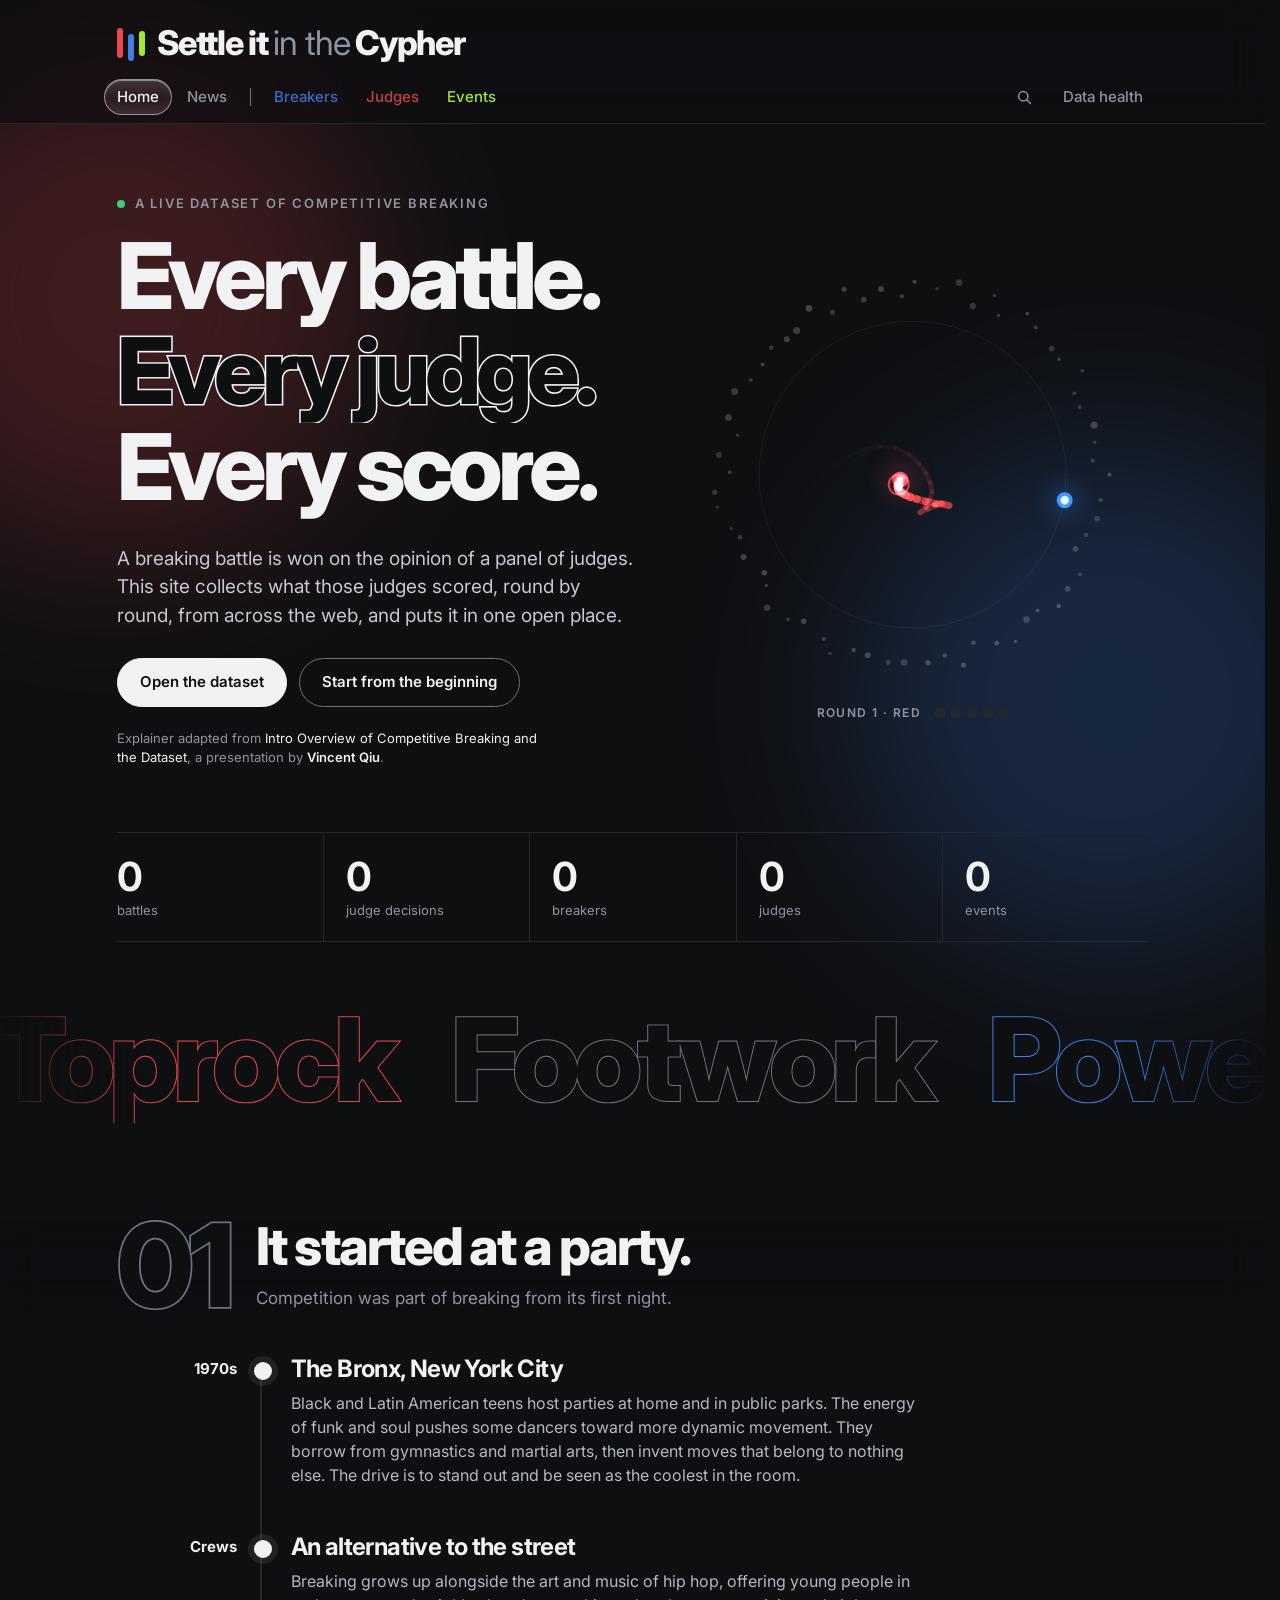
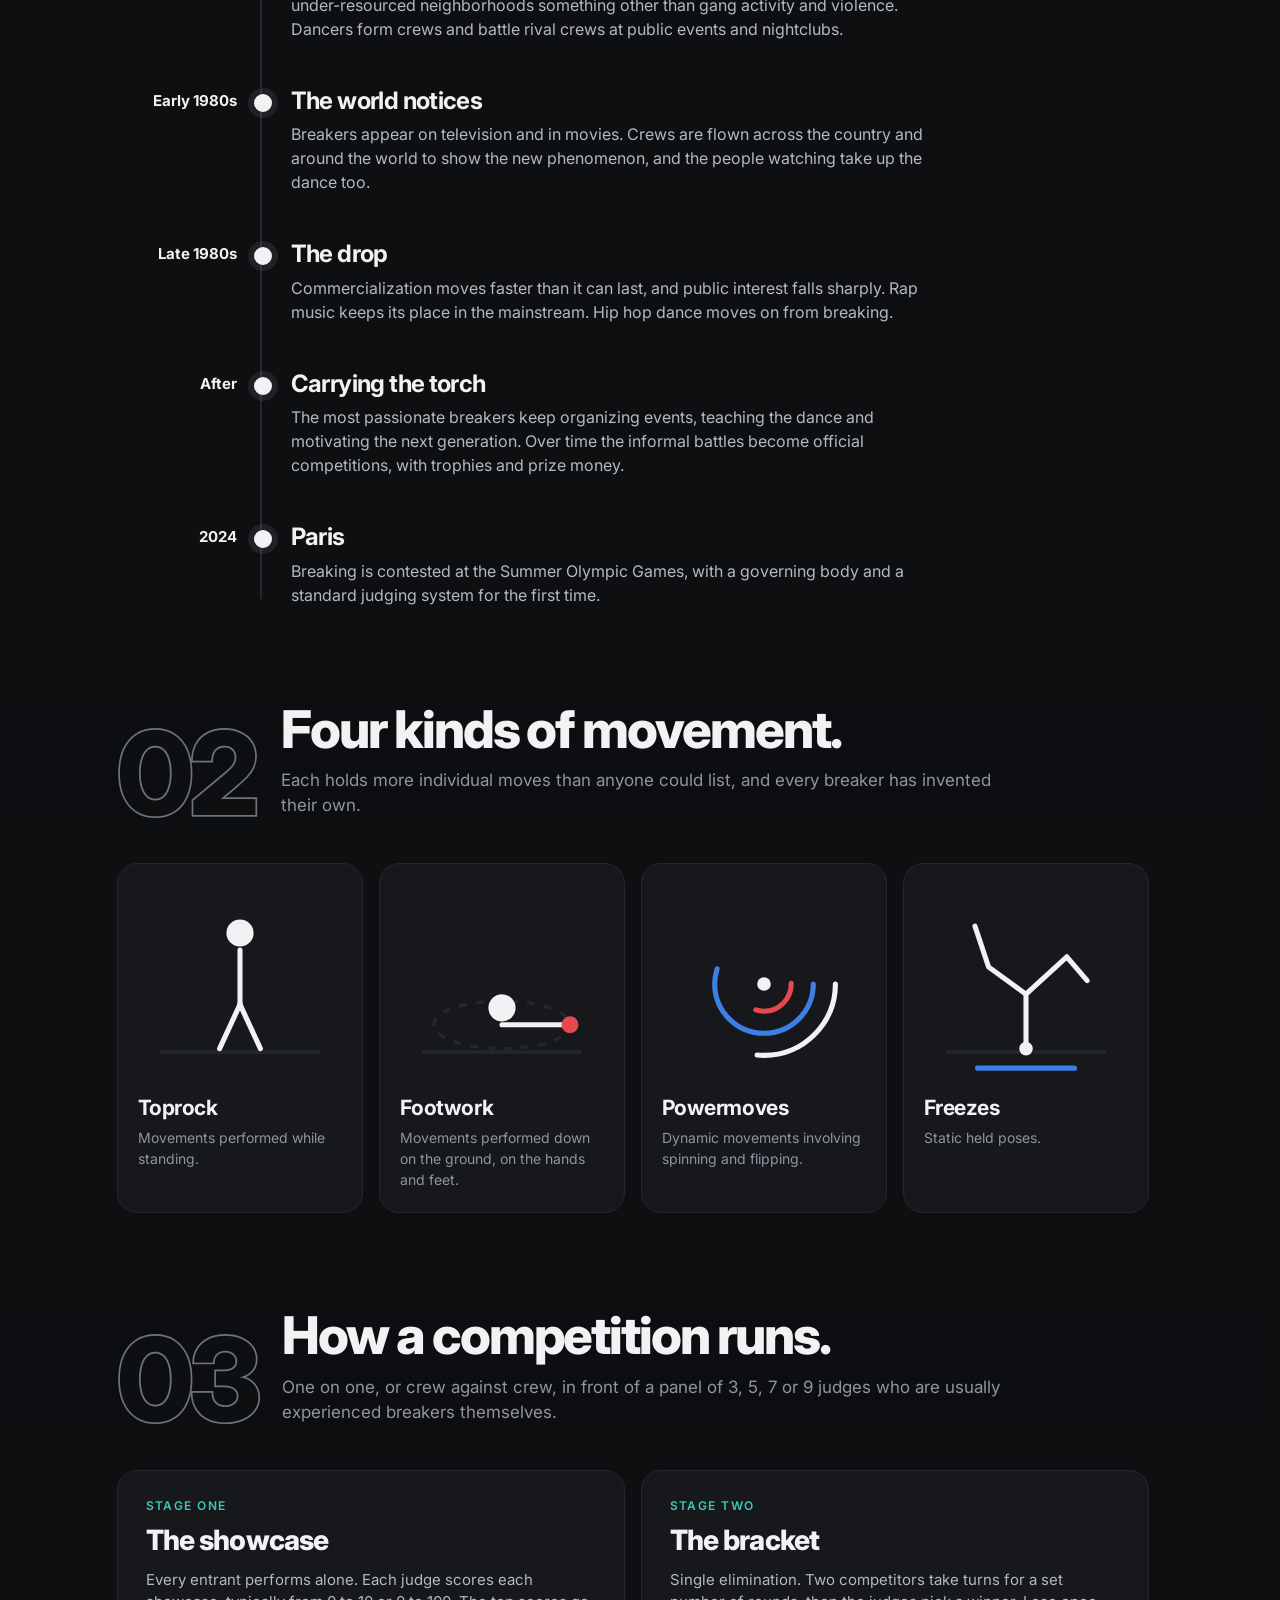
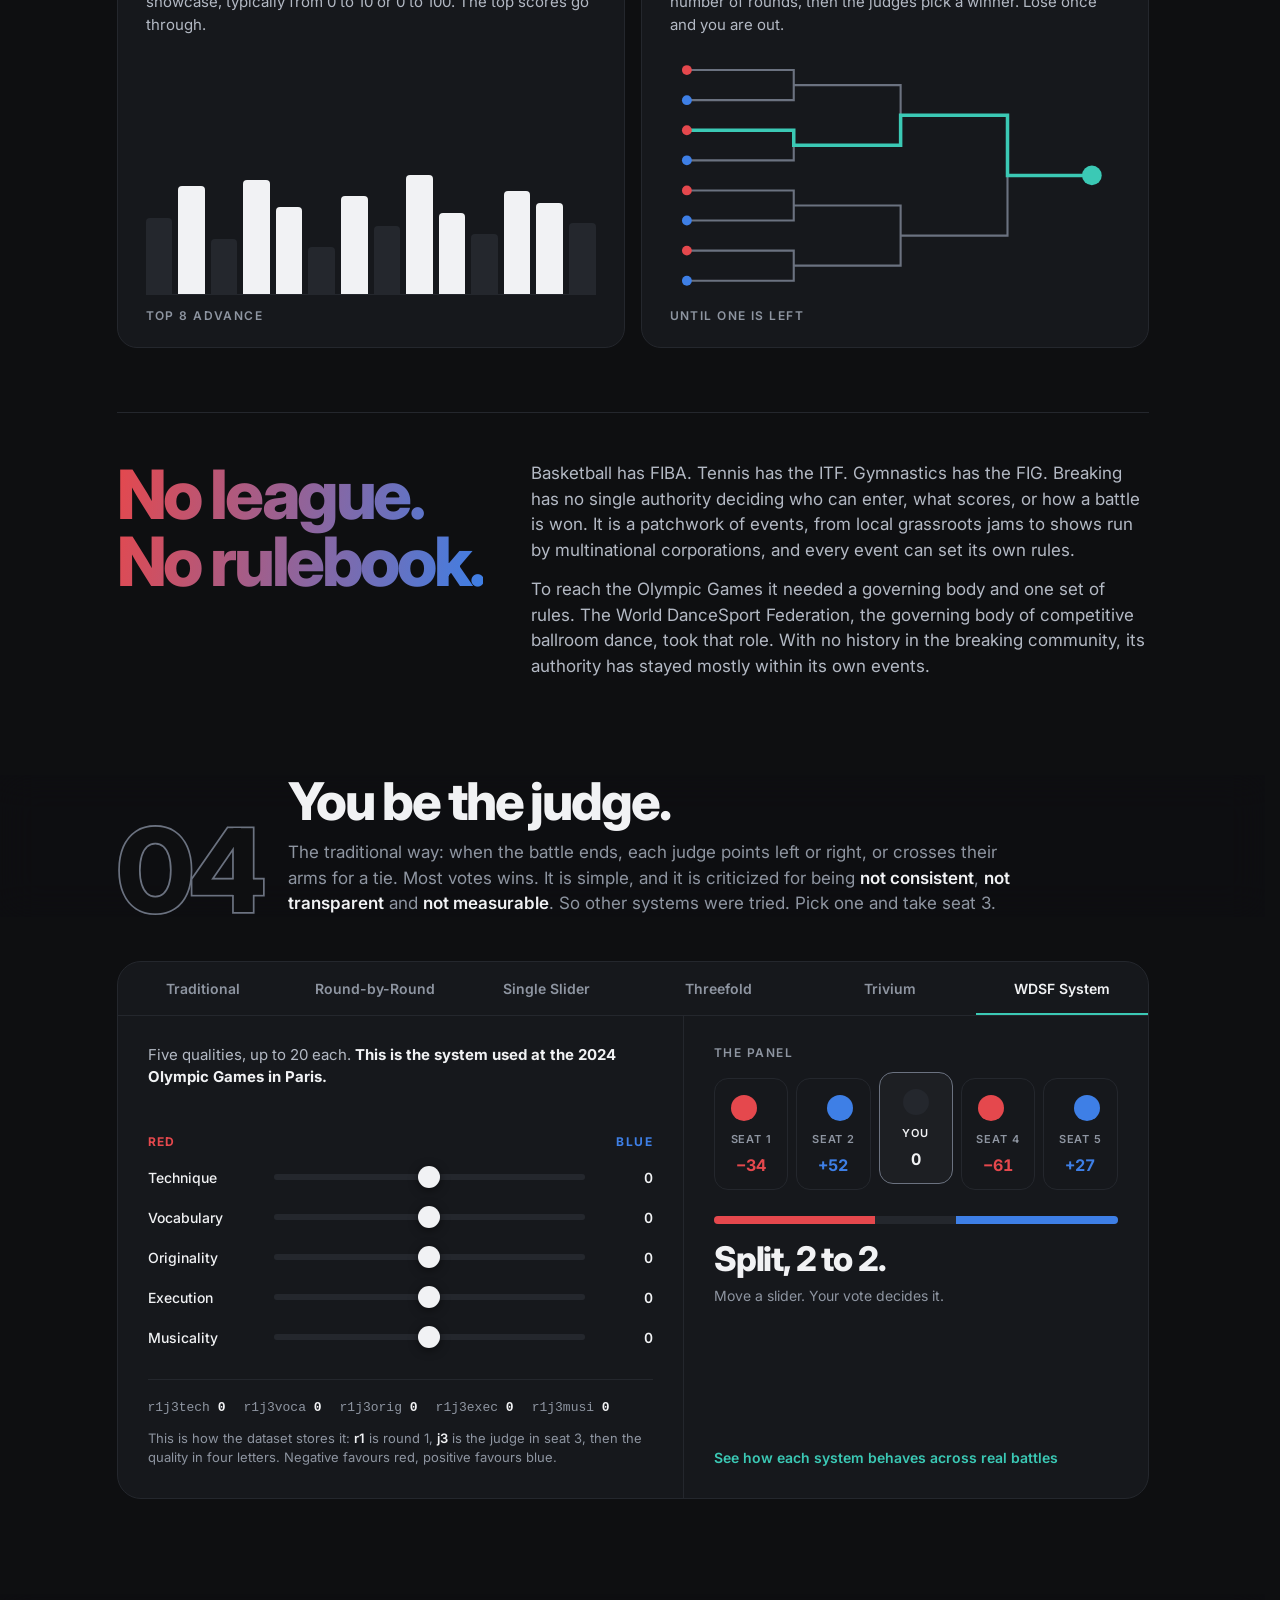
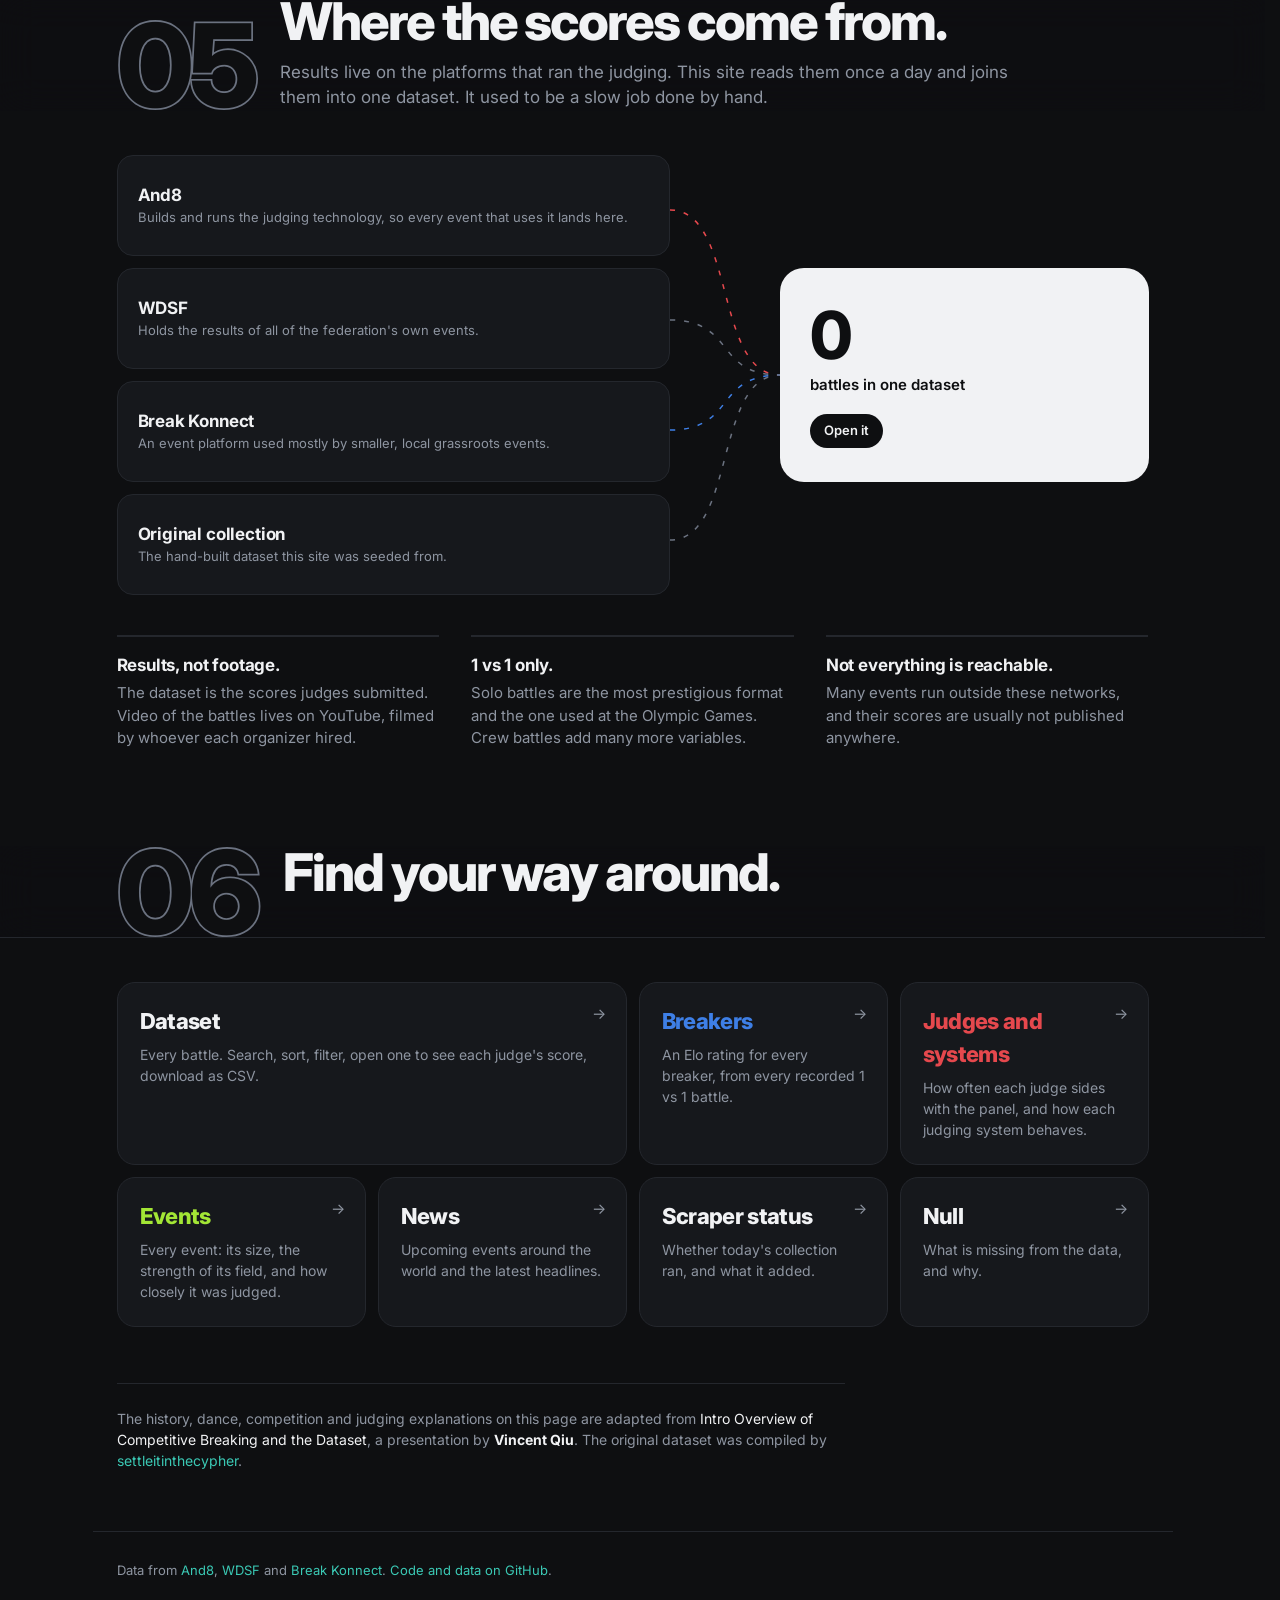
==== site/index.html @ 04807597 "Logo: a third bar in the Events green Co-Authored-By: Claude Opus 5.5 <noreply@anthropic.com>" ====
<!doctype html>
<html lang="en">
<head>
<meta charset="utf-8">
<meta name="viewport" content="width=device-width, initial-scale=1">
<title>Settle It In The Cypher</title>
<meta name="description" content="Live dataset of judge scores from competitive breaking battles.">
<meta name="color-scheme" content="dark">
<link rel="preconnect" href="https://fonts.googleapis.com">
<link rel="preconnect" href="https://fonts.gstatic.com" crossorigin>
<link href="https://fonts.googleapis.com/css2?family=Inter:wght@400;500;600;700;800&family=Archivo:wdth,wght@62..125,400..900&display=swap" rel="stylesheet">
<script>
  // always load the newest styles and script instead of a copy the browser saved earlier
  document.write('<link rel="stylesheet" href="style.css?v=' + Date.now() + '"><link rel="stylesheet" href="home.css?v=' + Date.now() + '"><link rel="stylesheet" href="news.css?v=' + Date.now() + '">');
</script>
<noscript><link rel="stylesheet" href="style.css"><link rel="stylesheet" href="home.css"><link rel="stylesheet" href="news.css"></noscript>
</head>
<body>
<header>
  <a class="brand" href="#home">
    <span class="mark" aria-hidden="true"><i></i><i></i><i></i></span>
    <span class="title">Settle it <span>in the</span> Cypher</span>
  </a>
  <button class="menu-btn" id="menu-btn" aria-label="Menu" aria-expanded="false"><i></i><i></i><i></i></button>
  <nav id="nav">
    <i class="nav-glass" aria-hidden="true"></i>
    <div class="nav-main">
      <a class="tab" href="#home">Home</a>
      <a class="tab" href="#news">News</a>
      <span class="sep" aria-hidden="true"></span>
      <span class="nav-label">Explore</span>
      <a class="tab c-breakers" href="#breakers">Breakers</a>
      <a class="tab c-judges" href="#judges">Judges</a>
      <a class="tab c-events" href="#events">Events</a>
    </div>
    <div class="nav-side">
      <div class="nav-search" id="nav-search">
        <div class="pill">
          <button id="find-btn" aria-label="Search" aria-expanded="false"><svg viewBox="0 0 20 20" width="17" height="17" fill="none" stroke="currentColor" stroke-width="1.8" stroke-linecap="round"><circle cx="8.5" cy="8.5" r="5.5"/><path d="m13 13 4 4"/></svg></button>
          <input id="find" type="text" placeholder="Search breaker, judge or event" autocomplete="off" aria-label="Search the site">
        </div>
        <div class="nav-pop" id="find-results" hidden></div>
      </div>
      <a class="tab" id="health-btn" href="#sources"><span id="nav-dot" class="status" hidden></span>Data health<em class="review-count"></em></a>
    </div>
  </nav>
</header>

<main>
  <section id="home" hidden>
    <div class="h-hero">
      <div class="h-hero-text">
        <p class="h-eyebrow">A live dataset of competitive breaking</p>
        <h1 class="h-title"><span><i>Every battle.</i></span><span class="h-outline"><i>Every judge.</i></span><span><i>Every score.</i></span></h1>
        <p class="h-lede">A breaking battle is won on the opinion of a panel of judges. This site collects what those judges scored, round by round, from across the web, and puts it in one open place.</p>
        <div class="h-cta"><a class="h-btn primary" href="#dataset">Open the dataset</a><button class="h-btn" data-to="h-origins">Start from the beginning</button></div>
        <p class="h-credit">Explainer adapted from <cite>Intro Overview of Competitive Breaking and the Dataset</cite>, a presentation by <b>Vincent Qiu</b>.</p>
      </div>
      <div class="h-stage" aria-hidden="true">
        <canvas id="h-cypher"></canvas>
        <div class="h-stage-foot"><span id="h-round">Round 1</span><span class="h-pips" id="h-pips"></span></div>
      </div>
    </div>

    <div class="h-stats" id="h-stats">
      <div><b data-stat="battles">0</b><span>battles</span></div>
      <div><b data-stat="decisions">0</b><span>judge decisions</span></div>
      <div><b data-stat="breakers">0</b><span>breakers</span></div>
      <div><b data-stat="judges">0</b><span>judges</span></div>
      <div><b data-stat="events">0</b><span>events</span></div>
    </div>

    <div class="h-marquee" aria-hidden="true"><div><span>Toprock</span><span>Footwork</span><span>Powermoves</span><span>Freezes</span><span>Toprock</span><span>Footwork</span><span>Powermoves</span><span>Freezes</span></div></div>

    <div class="h-sec" id="h-origins">
      <header class="rv"><em>01</em><h2>It started at a party.</h2><p>Competition was part of breaking from its first night.</p></header>
      <ol class="h-time" id="h-time">
        <i class="h-fill"></i>
        <li class="rv"><b>1970s</b><h3>The Bronx, New York City</h3><p>Black and Latin American teens host parties at home and in public parks. The energy of funk and soul pushes some dancers toward more dynamic movement. They borrow from gymnastics and martial arts, then invent moves that belong to nothing else. The drive is to stand out and be seen as the coolest in the room.</p></li>
        <li class="rv"><b>Crews</b><h3>An alternative to the street</h3><p>Breaking grows up alongside the art and music of hip hop, offering young people in under-resourced neighborhoods something other than gang activity and violence. Dancers form crews and battle rival crews at public events and nightclubs.</p></li>
        <li class="rv"><b>Early 1980s</b><h3>The world notices</h3><p>Breakers appear on television and in movies. Crews are flown across the country and around the world to show the new phenomenon, and the people watching take up the dance too.</p></li>
        <li class="rv"><b>Late 1980s</b><h3>The drop</h3><p>Commercialization moves faster than it can last, and public interest falls sharply. Rap music keeps its place in the mainstream. Hip hop dance moves on from breaking.</p></li>
        <li class="rv"><b>After</b><h3>Carrying the torch</h3><p>The most passionate breakers keep organizing events, teaching the dance and motivating the next generation. Over time the informal battles become official competitions, with trophies and prize money.</p></li>
        <li class="rv"><b>2024</b><h3>Paris</h3><p>Breaking is contested at the Summer Olympic Games, with a governing body and a standard judging system for the first time.</p></li>
      </ol>
    </div>

    <div class="h-sec">
      <header class="rv"><em>02</em><h2>Four kinds of movement.</h2><p>Each holds more individual moves than anyone could list, and every breaker has invented their own.</p></header>
      <div class="h-moves">
        <article class="rv"><svg viewBox="0 0 120 120" class="m-top"><line class="floor" x1="14" y1="100" x2="106" y2="100"/><g class="body"><circle cx="60" cy="30" r="8"/><line x1="60" y1="40" x2="60" y2="72"/><line class="l1" x1="60" y1="72" x2="48" y2="98"/><line class="l2" x1="60" y1="72" x2="72" y2="98"/></g></svg><h3>Toprock</h3><p>Movements performed while standing.</p></article>
        <article class="rv"><svg viewBox="0 0 120 120" class="m-foot"><line class="floor" x1="14" y1="100" x2="106" y2="100"/><ellipse class="orbit" cx="60" cy="84" rx="40" ry="14"/><g class="sweep"><line x1="60" y1="84" x2="100" y2="84"/><circle cx="100" cy="84" r="5"/></g><circle class="hub" cx="60" cy="74" r="8"/></svg><h3>Footwork</h3><p>Movements performed down on the ground, on the hands and feet.</p></article>
        <article class="rv"><svg viewBox="0 0 120 120" class="m-power"><circle class="a1" cx="60" cy="60" r="42"/><circle class="a2" cx="60" cy="60" r="29"/><circle class="a3" cx="60" cy="60" r="16"/><circle class="core" cx="60" cy="60" r="4"/></svg><h3>Powermoves</h3><p>Dynamic movements involving spinning and flipping.</p></article>
        <article class="rv"><svg viewBox="0 0 120 120" class="m-freeze"><line class="floor" x1="14" y1="100" x2="106" y2="100"/><g class="pose"><polyline points="60,98 60,66 84,44 96,58"/><polyline points="60,66 38,50 30,26"/><circle cx="60" cy="98" r="4"/></g><rect class="hold" x="30" y="108" width="60" height="3" rx="1.5"/></svg><h3>Freezes</h3><p>Static held poses.</p></article>
      </div>
    </div>

    <div class="h-sec">
      <header class="rv"><em>03</em><h2>How a competition runs.</h2><p>One on one, or crew against crew, in front of a panel of 3, 5, 7 or 9 judges who are usually experienced breakers themselves.</p></header>
      <div class="h-stages">
        <article class="rv">
          <small>Stage one</small><h3>The showcase</h3>
          <p>Every entrant performs alone. Each judge scores each showcase, typically from 0 to 10 or 0 to 100. The top scores go through.</p>
          <div class="h-bars" id="h-bars"></div>
          <p class="h-cap">Top 8 advance</p>
        </article>
        <article class="rv">
          <small>Stage two</small><h3>The bracket</h3>
          <p>Single elimination. Two competitors take turns for a set number of rounds, then the judges pick a winner. Lose once and you are out.</p>
          <svg class="h-bracket" viewBox="0 0 320 170" id="h-bracket"></svg>
          <p class="h-cap">Until one is left</p>
        </article>
      </div>
      <div class="h-quote rv">
        <h3>No league.<br>No rulebook.</h3>
        <div>
          <p>Basketball has FIBA. Tennis has the ITF. Gymnastics has the FIG. Breaking has no single authority deciding who can enter, what scores, or how a battle is won. It is a patchwork of events, from local grassroots jams to shows run by multinational corporations, and every event can set its own rules.</p>
          <p>To reach the Olympic Games it needed a governing body and one set of rules. The World DanceSport Federation, the governing body of competitive ballroom dance, took that role. With no history in the breaking community, its authority has stayed mostly within its own events.</p>
        </div>
      </div>
    </div>

    <div class="h-sec">
      <header class="rv"><em>04</em><h2>You be the judge.</h2><p>The traditional way: when the battle ends, each judge points left or right, or crosses their arms for a tie. Most votes wins. It is simple, and it is criticized for being <b>not consistent</b>, <b>not transparent</b> and <b>not measurable</b>. So other systems were tried. Pick one and take seat 3.</p></header>
      <div class="h-judge rv" id="h-judge"></div>
    </div>

    <div class="h-sec">
      <header class="rv"><em>05</em><h2>Where the scores come from.</h2><p>Results live on the platforms that ran the judging. This site reads them once a day and joins them into one dataset. It used to be a slow job done by hand.</p></header>
      <div class="h-flow rv">
        <div class="h-srcs" id="h-srcs">
          <a href="https://and8.dance" target="_blank" rel="noopener"><b>And8</b><span>Builds and runs the judging technology, so every event that uses it lands here.</span><em data-src="and8"></em></a>
          <a href="https://www.worlddancesport.org" target="_blank" rel="noopener"><b>WDSF</b><span>Holds the results of all of the federation's own events.</span><em data-src="wdsf"></em></a>
          <a href="https://breakkonnect.com" target="_blank" rel="noopener"><b>Break Konnect</b><span>An event platform used mostly by smaller, local grassroots events.</span><em data-src="breakkonnect"></em></a>
          <a href="https://github.com/settleitinthecypher/settleitinthecypher.github.io" target="_blank" rel="noopener"><b>Original collection</b><span>The hand-built dataset this site was seeded from.</span><em data-src="seed"></em></a>
        </div>
        <svg class="h-pipes" viewBox="0 0 100 400" preserveAspectRatio="none" aria-hidden="true">
          <path d="M0,50 C60,50 40,200 100,200"/><path d="M0,150 C60,150 40,200 100,200"/><path d="M0,250 C60,250 40,200 100,200"/><path d="M0,350 C60,350 40,200 100,200"/>
        </svg>
        <a class="h-sink" href="#dataset"><b data-stat="battles">0</b><span>battles in one dataset</span><em>Open it</em></a>
      </div>
      <ul class="h-notes">
        <li class="rv"><b>Results, not footage.</b> The dataset is the scores judges submitted. Video of the battles lives on YouTube, filmed by whoever each organizer hired.</li>
        <li class="rv"><b>1 vs 1 only.</b> Solo battles are the most prestigious format and the one used at the Olympic Games. Crew battles add many more variables.</li>
        <li class="rv"><b>Not everything is reachable.</b> Many events run outside these networks, and their scores are usually not published anywhere.</li>
      </ul>
    </div>

    <div class="h-sec">
      <header class="rv"><em>06</em><h2>Find your way around.</h2></header>
      <div class="h-tabs">
        <a class="rv" href="#dataset"><b>Dataset</b><span>Every battle. Search, sort, filter, open one to see each judge's score, download as CSV.</span></a>
        <a class="rv c-breakers" href="#breakers"><b>Breakers</b><span>An Elo rating for every breaker, from every recorded 1 vs 1 battle.</span></a>
        <a class="rv c-judges" href="#judges"><b>Judges and systems</b><span>How often each judge sides with the panel, and how each judging system behaves.</span></a>
        <a class="rv c-events" href="#events"><b>Events</b><span>Every event: its size, the strength of its field, and how closely it was judged.</span></a>
        <a class="rv" href="#news"><b>News</b><span>Upcoming events around the world and the latest headlines.</span></a>
        <a class="rv" href="#sources"><b>Scraper status</b><span>Whether today's collection ran, and what it added.</span></a>
        <a class="rv" href="#review"><b>Null</b><span>What is missing from the data, and why.</span></a>
      </div>
      <p class="h-thanks rv">The history, dance, competition and judging explanations on this page are adapted from <cite>Intro Overview of Competitive Breaking and the Dataset</cite>, a presentation by <b>Vincent Qiu</b>. The original dataset was compiled by <a href="https://github.com/settleitinthecypher/settleitinthecypher.github.io" target="_blank" rel="noopener">settleitinthecypher</a>.</p>
    </div>
  </section>

  <section id="sources" hidden>
    <h1 class="twin"><i class="nav-glass" aria-hidden="true"></i><a href="#sources" data-view="sources"><span id="health-word" class="status" hidden></span>Scrapers</a><a href="#dataset" data-view="dataset">Dataset</a><a href="#review" data-view="review">Null<em class="review-count"></em></a></h1>
    <div class="view" data-view="dataset" id="dataset" hidden>
    <h1 class="oneline"><span id="dataset-title">&nbsp;</span><span class="added" id="dataset-added" hidden></span></h1>
    <div class="filters">
      <input id="q" type="search" placeholder="Search breaker, judge or event" autocomplete="off">
      <button id="clear-filters" hidden>Clear filters</button>
      <button id="download-csv">Download CSV</button>
    </div>
    <div class="scroll">
      <table id="battles">
        <thead><tr><th title="When the event took place" data-sort="year">Date</th><th title="The competition the battle was part of" data-sort="event">Event</th><th title="The category and round of the bracket" data-sort="stage">Stage</th><th title="The breaker on the red side. Bold means they won" data-sort="red">Red</th><th title="The breaker on the blue side. Bold means they won" data-sort="blue">Blue</th><th title="The judging system used to score the battle" data-sort="system">System</th><th title="The site the scores were collected from" data-sort="source">Source</th></tr></thead>
        <tbody></tbody>
      </table>
    </div>
    <div class="pager"><button id="prev">Previous</button><span id="page"></span><button id="next">Next</button></div>
    <p class="note foot"><span id="count"></span><span id="quality-note"></span> · Download by system: <span id="downloads"></span></p>
    <p class="note">Click a column heading to sort or filter. Click a battle to see every judge's score.</p>
    </div>
    <div class="view" data-view="sources">
    <div class="panel">
      <h2>Scraper health <span id="last-run"></span></h2>
      <h1 id="headline">&nbsp;</h1>
      <p class="sub" id="headline-sub">&nbsp;</p>
      <table id="sources-table" class="stack">
        <thead><tr><th title="The site this scraper reads">Scraper</th><th title="Whether its last run worked">Status</th><th title="When this scraper last found a battle it did not already have">Last new data</th><th title="The most recent event collected from this site">Newest event</th><th title="Battles in the dataset that came from this site" class="num">Battles</th></tr></thead>
        <tbody></tbody>
      </table>
      <p class="note" id="news-note"></p>
    </div>

    <div class="pair">
    <div class="panel">
      <h2>Queue</h2>
      <p class="muted" id="queue-note"></p>
      <table id="queue-table" class="stack" hidden>
        <thead><tr><th title="The site this scraper reads">Scraper</th><th title="What this scraper is doing now">Status</th><th title="Events collected so far out of the events found">Progress</th><th title="Estimated time until this scraper has caught up">Time left</th></tr></thead>
        <tbody></tbody>
      </table>
    </div>

    <div class="panel">
      <h2>Recent runs</h2>
      <table id="runs-table">
        <thead><tr><th title="When the collection run started">When</th><th title="Whether the run finished, and any problem it hit">Result</th><th title="New events the run put in the dataset" class="num">Events</th><th title="New battles the run put in the dataset" class="num">Battles</th></tr></thead>
        <tbody></tbody>
      </table>
    </div>
    </div>
    </div>
    <div class="view" data-view="review" id="review" hidden>
    <h2 id="review-title">&nbsp;</h2>
    <p class="sub">What is missing from the data, and why. Everything else was collected and published automatically.</p>

    <div class="nullgrid" id="quality-cards"></div>

    <h2 id="problems">Collection problems</h2>
    <p class="sub">Stages the scraper could not collect cleanly.</p>
    <table id="review-table">
      <thead><tr><th title="The event the problem is in">Event</th><th title="The category and round that could not be collected">Stage</th><th title="Why the scraper could not collect this stage cleanly">Problem</th><th></th></tr></thead>
      <tbody></tbody>
    </table>
    <p class="note" id="review-more"></p>
    </div>
  </section>

  <section id="news" hidden>
    <div class="np" id="paper"></div>
  </section>


  <section id="breakers" hidden>
    <h1 class="c-breakers">Breaker rankings</h1>
    <p class="sub">Elo rating from every recorded 1 vs 1 battle. A breaker is ranked after 5 battles. Click a breaker for their history.</p>
    <div class="filters">
      <input id="bq" type="search" placeholder="Search breaker" autocomplete="off">
      <div class="seg" id="bdiv" role="group" aria-label="Division">
        <button data-v="" class="on">All</button><button data-v="B-Boys">B-Boys</button><button data-v="B-Girls">B-Girls</button><button data-v="Open">Open</button>
      </div>
    </div>
    <div class="scroll"><table id="breakers-table" class="rank"></table></div>
    <div class="pager" id="breakers-pager"></div>
    <p class="note">People are matched by name. Two breakers who share a name are counted as one; one breaker with two names is counted as two. Coverage before 2025 is incomplete, which affects ratings.</p>
  </section>

  <section id="judges" hidden>
    <h1 class="twin"><i class="nav-glass" aria-hidden="true"></i><a href="#judges" data-view="judges">Judges</a><a href="#systems" data-view="systems">Systems</a></h1>
    <div class="view" data-view="judges">
      <p class="sub">How each judge votes compared with the rest of the panel. Click a judge for the systems they have judged.</p>
      <div class="filters"><input id="jq" type="search" placeholder="Search judge" autocomplete="off"></div>
      <div class="scroll"><table id="judges-table" class="rank"></table></div>
      <div class="pager" id="judges-pager"></div>
      <p class="note">With majority: share of a judge's round votes that matched the panel's majority. Lone dissent: share where they were the only judge on their side. Votes for red: 50% would be even.</p>
    </div>
    <div class="view" data-view="systems" hidden>
      <p class="sub">How each judging system behaves in practice across the battles that used it.</p>
      <div class="scroll"><table id="systems-table" class="rank"></table></div>
      <p class="note">Judges and Rounds are averages per battle. Unanimous: rounds where every judge picked the same side. One-vote: rounds decided by a single judge. Red wins: share of decided battles won by the red side.</p>
    </div>
  </section>

  <section id="events" hidden>
    <h1 class="c-events">Events</h1>
    <p class="sub">Every event in the dataset: how big it was, how strong the field, and how closely it was judged. Click an event for its winners and its panel.</p>
    <div class="filters">
      <input id="eq" type="search" placeholder="Search event" autocomplete="off">
      <div class="seg" id="esrc" role="group" aria-label="Source">
        <button data-v="" class="on">All</button><button data-v="and8">And8</button><button data-v="wdsf">WDSF</button><button data-v="breakkonnect">Break Konnect</button><button data-v="seed">Original</button>
      </div>
    </div>
    <div class="scroll"><table id="events-table" class="rank"></table></div>
    <div class="pager" id="events-pager"></div>
    <p class="note">Field: the average Elo rating today of the eight highest-rated breakers who entered, shown when at least four are ranked. Unanimous: rounds where every judge picked the same side. One-vote: rounds decided by a single judge.</p>
  </section>

</main>

<div id="modal" hidden>
  <div class="dialog" role="dialog" aria-modal="true" aria-labelledby="modal-title">
    <h3 id="modal-title"></h3>
    <div id="modal-body"></div>
    <div class="dialog-actions"><button id="modal-cancel">Cancel</button><button id="modal-ok" class="primary">Download</button></div>
  </div>
</div>

<footer>
  <p>Data from <a href="https://and8.dance">And8</a>, <a href="https://www.worlddancesport.org">WDSF</a> and <a href="https://breakkonnect.com">Break Konnect</a>. <a id="repo" href="https://github.com/FreckledRam/dancebreak">Code and data on GitHub</a>.</p>
</footer>
<script>document.write('<script src="app.js?v=' + Date.now() + '"><\/script><script src="analytics.js?v=' + Date.now() + '"><\/script><script src="home.js?v=' + Date.now() + '"><\/script><script src="news.js?v=' + Date.now() + '"><\/script><script src="nav.js?v=' + Date.now() + '"><\/script>');</script>
</body>
</html>
---- site/style.css ----
:root {
  --bg: #0e0f11; --soft: #16181c; --fg: #f1f2f4; --muted: #8e95a1; --line: #24272d; --rule: #6b7280; --accent: #3bc9b5;
  /* red and blue mean the two sides of a battle and nothing else */
  --red: #e5484d; --blue: #3e7fe6;
  --ok: #3ecf7a; --warn: #e6a23c; --bad: #f0605a;
}
* { box-sizing: border-box; }
body { margin: 0; background: var(--bg); color: var(--fg);
  font: 15px/1.5 Inter, -apple-system, BlinkMacSystemFont, "Segoe UI", Roboto, sans-serif; -webkit-font-smoothing: antialiased; }
header, main, footer { max-width: 1080px; margin: 0 auto; padding: 0 24px; }
header { padding-top: 44px; border-bottom: 1px solid var(--line); }
/* masthead: red and blue bars for the two sides of a battle, then the name */
.brand { display: grid; grid-template-columns: auto 1fr; column-gap: 18px; align-items: center; padding-bottom: 38px; color: var(--fg); }
.brand:hover { text-decoration: none; }
.brand .mark { display: flex; gap: 6px; align-self: stretch; padding: 2px 0; }
.brand .mark i { width: 9px; border-radius: 5px; background: var(--red); }
.brand .mark i + i { background: var(--blue); margin-top: 12px; margin-bottom: -6px; }
.brand .title { font-weight: 800; font-size: 58px; line-height: 1; letter-spacing: -.05em; }
.brand .title span { font-weight: 400; color: var(--muted); letter-spacing: -.03em; }
nav { display: flex; justify-content: space-between; gap: 24px; }
nav div { display: flex; gap: 24px; }
/* each analytics tab has its own colour, used for its tab and its page title */
:root { --breakers: var(--blue); --judges: var(--red); --systems: #a3e635; }
nav .sep { width: 1px; height: 18px; background: var(--rule); align-self: flex-start; margin-top: 3px; }
nav a.c-breakers, h1.c-breakers { color: var(--breakers); }
nav a.c-judges, h1.c-judges { color: var(--judges); }
nav a.c-systems, h1.c-systems { color: var(--systems); }
nav a.c-breakers:not(.on), nav a.c-judges:not(.on), nav a.c-systems:not(.on) { opacity: .85; }
nav a.c-breakers:hover, nav a.c-judges:hover, nav a.c-systems:hover { opacity: 1; }
nav a.c-breakers.on { color: var(--breakers); border-bottom-color: var(--breakers); }
nav a.c-judges.on { color: var(--judges); border-bottom-color: var(--judges); }
nav a.c-systems.on { color: var(--systems); border-bottom-color: var(--systems); }
nav a { color: var(--muted); text-decoration: none; font-weight: 500; padding-bottom: 13px; border-bottom: 2px solid transparent; margin-bottom: -1px; white-space: nowrap; }
nav a.on { color: var(--fg); border-bottom-color: var(--accent); }
nav em { font-style: normal; font-weight: 600; color: var(--warn); margin-left: 6px; }
a { color: var(--accent); text-decoration: none; }
a:hover { text-decoration: underline; }
nav a:hover { text-decoration: none; color: var(--fg); }
main { padding-top: 34px; padding-bottom: 60px; min-height: 70vh; }

h1 { font-weight: 700; font-size: 34px; line-height: 1.1; letter-spacing: -.025em; margin: 0 0 6px; }
h2 { font-weight: 600; font-size: 17px; line-height: 1; letter-spacing: -.01em; margin: 44px 0 6px; }
.sub { color: var(--muted); margin: 0; }
h1.oneline { display: flex; align-items: baseline; gap: 16px; flex-wrap: wrap; }
.added { color: var(--ok); font-size: 15px; font-weight: 600; letter-spacing: 0; }
.note.foot { margin-top: 22px; }
.note { color: var(--muted); font-size: 13px; }
.muted { color: var(--muted); }

.nums { display: flex; gap: 20px 48px; margin: 26px 0 0; flex-wrap: wrap; }
.nums b { display: block; font-weight: 700; font-size: 26px; line-height: 1.2; letter-spacing: -.025em; font-variant-numeric: tabular-nums; }
.nums div > span { color: var(--muted); font-size: 13px; }
/* status page: each block is its own panel */
.panel { background: var(--soft); border: 1px solid var(--line); border-radius: 14px; padding: 20px 24px 22px; margin-bottom: 16px; }
.panel h2 { margin: 0 0 14px; font-size: 12px; font-weight: 600; text-transform: uppercase; letter-spacing: .08em; color: var(--muted); }
.panel h1 { font-size: 28px; }
.panel.healthy { background: color-mix(in srgb, var(--ok) 8%, var(--soft)); border-color: color-mix(in srgb, var(--ok) 22%, var(--line)); }
.panel h2:has(#last-run) { display: flex; justify-content: space-between; gap: 12px; }
#last-run { text-transform: none; letter-spacing: 0; font-weight: 400; font-size: 13px; }
.panel .nums { margin: 0; display: grid; grid-template-columns: 1.5fr 1fr 1.2fr 1fr .8fr 1.3fr; gap: 22px 24px; align-items: end; }
.panel .nums .date b { font-size: 28px; white-space: nowrap; }
@media (max-width: 900px) { .panel .nums { grid-template-columns: 1fr 1fr; } }
.panel .nums b { font-size: 36px; font-weight: 700; line-height: 1.05; letter-spacing: -.035em; }
.panel .nums .hero b { font-size: 52px; }
.panel .nums div > span { font-size: 14px; color: var(--fg); font-weight: 500; }
.panel .nums small { margin-top: 2px; }
.panel .nums small.up { color: var(--ok); font-weight: 500; }
.panel table { margin-top: 16px; }
.panel tr:last-child td { border-bottom: 0; }
.panel #queue-note { margin: 0; }
.panel .note { margin: 12px 0 0; }
.panel #headline-sub { font-size: 17px; margin-top: 4px; }
.sub .good { color: var(--ok); }
.nums small { display: block; color: var(--muted); font-size: 13px; }

table { width: 100%; border-collapse: collapse; margin-top: 10px; }
th { text-align: left; font-size: 12px; font-weight: 600; text-transform: uppercase; letter-spacing: .05em; color: var(--muted);
  padding: 8px 16px 8px 0; border-bottom: 1px solid var(--rule); white-space: nowrap; }
td { padding: 11px 16px 11px 0; border-bottom: 1px solid var(--line); vertical-align: top; }
td small { display: block; color: var(--muted); font-size: 13px; }
.num { text-align: right; font-variant-numeric: tabular-nums; }
td:last-child, th:last-child { padding-right: 0; }

.status::before { content: ""; display: inline-block; width: 8px; height: 8px; border-radius: 50%; margin-right: 8px; background: var(--muted); }
.status.ok::before { background: var(--ok); }
/* a slow ring spreading from each source's dot, so the page reads as live */
#sources-table .status::before, #nav-dot::before, #health-word::before { color: var(--muted); animation: beacon 2.4s ease-out infinite; }
#sources-table .status.ok::before, #nav-dot.ok::before, #health-word.ok::before { color: var(--ok); }
#sources-table .status.error::before, #nav-dot.error::before, #health-word.error::before { color: var(--warn); animation-duration: 1.2s; }
#sources-table .status.stopped::before, #nav-dot.stopped::before, #health-word.stopped::before { color: var(--bad); animation: none; }
#sources-table .status.running::before, #nav-dot.running::before, #health-word.running::before { color: var(--accent); animation: beacon 1.2s ease-out infinite; }
@keyframes beacon {
  0% { box-shadow: 0 0 0 0 color-mix(in srgb, currentColor 55%, transparent); }
  70%, 100% { box-shadow: 0 0 0 7px transparent; }
}
@media (prefers-reduced-motion: reduce) { .status::before, .bar.live i { animation: none !important; } }
.sub .next { color: var(--fg); font-weight: 600; }
.status.warn::before { background: var(--warn); }
.status.error::before { background: var(--warn); }
.status.stopped::before { background: var(--bad); }
.status.running::before { background: var(--accent); animation: pulse 1.2s ease-in-out infinite; }
@keyframes pulse { 50% { opacity: .25; } }

.progress { min-width: 200px; }
.bar { height: 6px; border-radius: 3px; background: var(--line); overflow: hidden; margin: 6px 0 5px; }
.bar i { display: block; height: 100%; background: var(--accent); border-radius: 3px; }
.bar.live i { transition: width 1s linear; background-image: linear-gradient(90deg, transparent 0, rgba(255,255,255,.5) 50%, transparent 100%);
  background-size: 60px 100%; background-repeat: no-repeat; animation: sweep 1.4s linear infinite; }
@keyframes sweep { from { background-position: -60px 0; } to { background-position: calc(100% + 60px) 0; } }

/* dataset */
.filters { display: flex; gap: 10px; margin: 18px 0 10px; }
/* controls: one flat style everywhere, no browser-default chrome */
input, button, select { font: inherit; color: var(--fg); -webkit-appearance: none; appearance: none; margin: 0;
  background: var(--soft); border: 1px solid var(--line); border-radius: 10px; height: 40px; padding: 0 14px;
  transition: border-color .15s, background .15s, box-shadow .15s; }
input::placeholder { color: var(--muted); }
input:hover, button:hover:not(:disabled) { border-color: #3a3f48; }
input:focus, button:focus-visible { outline: 0; border-color: var(--accent); box-shadow: 0 0 0 3px color-mix(in srgb, var(--accent) 22%, transparent); }
input[type=search] { padding-left: 38px; background-repeat: no-repeat; background-position: 13px center; background-size: 15px;
  background-image: url("data:image/svg+xml,%3Csvg xmlns='http://www.w3.org/2000/svg' viewBox='0 0 24 24' fill='none' stroke='%238e95a1' stroke-width='2.2' stroke-linecap='round'%3E%3Ccircle cx='11' cy='11' r='7'/%3E%3Cpath d='m20 20-3.6-3.6'/%3E%3C/svg%3E"); }
input[type=search]::-webkit-search-decoration, input[type=search]::-webkit-search-results-button,
input[type=search]::-webkit-search-results-decoration { -webkit-appearance: none; }
input[type=checkbox] { width: 16px; height: 16px; padding: 0; border-radius: 5px; flex: none; cursor: pointer; background: var(--bg); position: relative; top: 2px; }
input[type=checkbox]:checked { background: var(--accent); border-color: var(--accent);
  background-image: url("data:image/svg+xml,%3Csvg xmlns='http://www.w3.org/2000/svg' viewBox='0 0 16 16' fill='none' stroke='%2306231f' stroke-width='2.4' stroke-linecap='round' stroke-linejoin='round'%3E%3Cpath d='m4 8.3 2.7 2.7L12 5.4'/%3E%3C/svg%3E"); }
/* a short set of choices shown side by side instead of a dropdown */
.seg { display: inline-flex; padding: 3px; gap: 2px; background: var(--soft); border: 1px solid var(--line); border-radius: 10px; height: 40px; }
.seg button { height: auto; border: 0; background: none; border-radius: 7px; padding: 0 14px; color: var(--muted); font-weight: 500; }
.seg button:hover:not(.on) { color: var(--fg); }
.seg button.on { background: #2a2e36; color: var(--fg); box-shadow: 0 1px 2px rgba(0,0,0,.4); }
#q { flex: 1; }
button { cursor: pointer; white-space: nowrap; }
button:disabled { color: var(--muted); cursor: default; opacity: .5; }
.filters { flex-wrap: wrap; }
#bq, #jq { width: 280px; max-width: 100%; }
.pager button { height: 34px; }
.scroll { overflow-x: auto; }
#battles tbody tr.row { cursor: pointer; }
#battles tbody tr.row:hover td, #battles tbody tr.open td { background: var(--soft); }
#battles td { padding-top: 9px; padding-bottom: 9px; }
td.side { white-space: nowrap; }
td.win { font-weight: 600; }
.tick { display: inline-block; width: 3px; height: 12px; border-radius: 2px; margin-right: 8px; vertical-align: -1px; }
.tick.red { background: var(--red); } .tick.blue { background: var(--blue); }
.pager { display: flex; gap: 14px; align-items: center; justify-content: center; margin-top: 18px; color: var(--muted); font-size: 13px; }

th[data-sort] { cursor: pointer; user-select: none; }
th[data-sort]:hover { color: var(--fg); }
th[data-sort]::after { content: " \25BE"; opacity: .5; }
th[data-dir="asc"], th[data-dir="desc"], th.filtered { color: var(--accent); }
th[data-dir="asc"]::after { content: " \2191"; opacity: 1; }
th[data-dir="desc"]::after { content: " \2193"; opacity: 1; }
th.filtered::after { opacity: 1; }

#colmenu { position: absolute; z-index: 10; width: 280px; max-width: calc(100vw - 16px); padding: 8px; background: var(--soft);
  border: 1px solid var(--line); border-radius: 12px; box-shadow: 0 16px 40px rgba(0,0,0,.6); font-size: 14px; }
#colmenu button { display: block; width: 100%; height: 34px; text-align: left; border: 0; border-radius: 7px; padding: 0 8px; background: none; }
#colmenu button:hover, #colmenu label:hover { background: var(--line); }
#colmenu button.on { color: var(--accent); }
#colmenu button.on::after { content: "\2713"; float: right; }
#colmenu hr { border: 0; border-top: 1px solid var(--line); margin: 6px 0; }
#colmenu input[type=search] { width: 100%; height: 36px; background-color: var(--bg); }
.menu-links { display: flex; gap: 16px; padding: 8px 8px 4px; font-size: 13px; }
.menu-links a { cursor: pointer; }
.menu-values { max-height: 260px; overflow-y: auto; }
.menu-values label { display: flex; gap: 8px; align-items: baseline; padding: 5px 8px; border-radius: 6px; cursor: pointer; }
.menu-values label span:first-of-type { flex: 1; overflow-wrap: anywhere; }
.menu-values .muted { font-size: 12px; font-variant-numeric: tabular-nums; }
#colmenu .note { margin: 6px 8px 2px; }

/* an opened battle: one block per round, each judge's margin as a bar to the red or blue side */
#battles tr.detail td { background: var(--soft); padding: 6px 16px 18px; }
.rounds { display: grid; grid-template-columns: repeat(auto-fill, minmax(260px, 1fr)); gap: 6px 32px; }
.rounds h4, .raw h4 { margin: 12px 0 6px; font-size: 12px; font-weight: 600; text-transform: uppercase; letter-spacing: .06em; color: var(--muted); }
.rounds table, .raw table { margin: 0; }
#battles .rounds td { border: 0; padding: 3px 0; font-size: 13px; background: none; }
#battles .rounds td:first-child { white-space: nowrap; }
#battles .rounds td.w { width: 46%; padding: 3px 10px; vertical-align: middle; }
.div { position: relative; display: block; height: 10px; background: linear-gradient(var(--rule), var(--rule)) center / 1px 100% no-repeat; }
.div i { position: absolute; top: 0; bottom: 0; min-width: 2px; }
.div.red i { right: 50%; background: var(--red); border-radius: 3px 0 0 3px; }
.div.blue i { left: 50%; background: var(--blue); border-radius: 0 3px 3px 0; }
.key { font-size: 13px; color: var(--muted); margin: 14px 0 0; }
.key i { display: inline-block; width: 10px; height: 10px; border-radius: 2px; margin: 0 6px 0 14px; vertical-align: -1px; }
.key i:first-child { margin-left: 0; }
.key a { cursor: pointer; }
.raw { overflow-x: auto; }
.raw table { width: auto; font-size: 13px; }
#battles .raw th, #battles .raw td { padding: 4px 16px 4px 0; border: 0; background: none; font-variant-numeric: tabular-nums; }

footer { border-top: 1px solid var(--line); padding-top: 16px; padding-bottom: 40px; color: var(--muted); font-size: 13px; }

@media (max-width: 680px) {
  header { padding-top: 28px; }
  .brand { column-gap: 12px; padding-bottom: 24px; }
  .brand .title { font-size: 32px; }
  .brand .mark i { width: 6px; }
  h1 { font-size: 27px; }
  .nums { gap: 16px 28px; }
  .nums b { font-size: 22px; }
  table.stack thead { display: none; }
  table.stack tr { display: block; padding: 12px 0; border-bottom: 1px solid var(--line); }
  table.stack td { display: flex; justify-content: space-between; gap: 16px; border: 0; padding: 3px 0; text-align: right; }
  table.stack td::before { content: attr(data-label); color: var(--muted); text-align: left; }
  table.stack td:first-child { font-weight: 600; }
  table.stack td:first-child::before { content: none; }
}

/* rankings */
table.rank th { cursor: pointer; user-select: none; }
table.rank th:hover { color: var(--fg); }
table.rank th[data-dir="asc"], table.rank th[data-dir="desc"] { color: var(--accent); }
table.rank th[data-dir="asc"]::after { content: " \2191"; }
table.rank th[data-dir="desc"]::after { content: " \2193"; }
table.rank td { white-space: nowrap; }
#breakers-table tr.row, #judges-table tr.row { cursor: pointer; }
table.rank tr.row:hover td, table.rank tr.open td { background: var(--soft); }
table.rank tr.detail > td { background: var(--soft); padding: 14px 16px 18px; white-space: normal; }
.cols { display: grid; grid-template-columns: 1fr 1fr 2fr; gap: 8px 36px; }
.cols h4 { margin: 12px 0 4px; font-size: 12px; font-weight: 600; text-transform: uppercase; letter-spacing: .06em; color: var(--muted); }
.cols table { margin: 0; }
table.rank .cols td { border: 0; padding: 3px 12px 3px 0; font-size: 13px; background: none; white-space: normal; }
.chart { position: relative; max-width: 720px; }
.chart svg { display: block; width: 100%; height: 150px; }
.chart .line { fill: none; stroke: var(--accent); stroke-width: 2; vector-effect: non-scaling-stroke; stroke-linejoin: round; }
.chart .dot { fill: var(--accent); stroke: var(--soft); stroke-width: 2; }
.chart .grid { stroke: var(--line); vector-effect: non-scaling-stroke; }
.chart .cross { stroke: var(--rule); vector-effect: non-scaling-stroke; }
.chart .axis { fill: var(--muted); font-size: 11px; }
.chart .tip { position: absolute; top: -4px; font-size: 12px; background: var(--bg); border: 1px solid var(--line); border-radius: 6px; padding: 2px 8px; white-space: nowrap; pointer-events: none; }
@media (max-width: 680px) { .cols { grid-template-columns: 1fr; } }

/* download dialog */
#modal { position: fixed; inset: 0; z-index: 20; display: flex; align-items: center; justify-content: center; padding: 16px; background: rgba(0,0,0,.6); }
#modal[hidden] { display: none; }
.dialog { width: 460px; max-width: 100%; max-height: 90vh; overflow-y: auto; background: var(--soft); border: 1px solid var(--line); border-radius: 14px; padding: 22px 24px; box-shadow: 0 24px 60px rgba(0,0,0,.6); }
.dialog h3 { margin: 0 0 4px; font-size: 20px; font-weight: 700; letter-spacing: -.02em; }
.dialog h4 { margin: 18px 0 4px; font-size: 12px; font-weight: 600; text-transform: uppercase; letter-spacing: .06em; color: var(--muted); }
.dialog p { margin: 0 0 6px; }
.dialog table { margin: 0; }
.dialog td { border: 0; padding: 4px 16px 4px 0; }
.dialog td:first-child { white-space: nowrap; width: 1%; }
.dialog-actions { display: flex; justify-content: flex-end; gap: 10px; margin-top: 20px; }
button.primary { background: var(--accent); border-color: var(--accent); color: #06231f; font-weight: 600; }
button.primary:disabled { opacity: .6; color: #06231f; }

#nav-dot[hidden] { display: none; }

/* null page: one compact card per kind of gap */
.nullgrid { display: grid; grid-template-columns: repeat(4, 1fr); gap: 10px; margin-top: 20px; }
.nullcard { position: relative; background: var(--soft); border: 1px solid var(--line); border-radius: 12px;
  padding: 12px 14px 12px 18px; overflow: hidden; transition: border-color .15s, transform .15s; }
.nullcard::before { content: ""; position: absolute; left: 0; top: 0; bottom: 0; width: 4px; background: var(--tone); }
.nullcard.act { --tone: var(--warn); }
.nullcard.info { --tone: var(--rule); }
.nullcard.clear { --tone: var(--ok); opacity: .7; }
.nullcard[tabindex] { cursor: pointer; }
.nullcard[tabindex]:hover, .nullcard[tabindex]:focus-visible { border-color: var(--tone); transform: translateY(-1px); outline: 0; }
.nullcard div { display: flex; align-items: baseline; gap: 10px; }
.nullcard b { font-size: 26px; font-weight: 800; line-height: 1.1; letter-spacing: -.04em; color: var(--tone); font-variant-numeric: tabular-nums; }
.nullcard.info b { color: var(--fg); }
.nullcard h3 { margin: 0; font-size: 14px; font-weight: 600; }
.nullcard p { margin: 4px 0 0; color: var(--muted); font-size: 12.5px; line-height: 1.4; }
#review h2 { margin-bottom: 4px; scroll-margin-top: 20px; }
@media (max-width: 900px) { .nullgrid { grid-template-columns: 1fr 1fr; } }

#review h2 { margin-top: 28px; }

#sources-table td:first-child, #queue-table td:first-child { white-space: nowrap; }

/* queue: the scraper being worked on stands out, the ones waiting sit back */
#queue-table span.scraping { color: var(--ok); font-weight: 600; }
#queue-table tr.queued td { opacity: .55; }
#queue-table tr.scraping .bar i { background-color: var(--ok); }

/* long event names stay on one line and fade out at the end; hover shows the full name */
.clip { max-width: 300px; }
.clip > span { display: block; white-space: nowrap; overflow: hidden;
  -webkit-mask-image: linear-gradient(90deg, #000 calc(100% - 48px), transparent); mask-image: linear-gradient(90deg, #000 calc(100% - 48px), transparent); }
@media (max-width: 680px) { .clip { max-width: 60vw; } }

/* ---- masthead and tab bar: the same size on every tab, and the tab bar stays with you.
   The whole header is sticky and slides up until only the tabs are left (app.js sets how far). */
html, body { overflow-x: clip; }
html { scrollbar-gutter: stable; }
main { min-height: 100vh; }    /* tall enough that any tab can sit right under the stuck tab bar */
header { position: sticky; top: 0; z-index: 20; padding-top: 26px; padding-bottom: 8px; border-bottom: 0; }
header::before { content: ""; position: absolute; z-index: -1; inset: 0 calc(50% - 50vw); background: rgb(14 15 17 / .72);
  -webkit-backdrop-filter: blur(18px) saturate(160%); backdrop-filter: blur(18px) saturate(160%); border-bottom: 1px solid var(--line); }
header .brand { padding-bottom: 18px; column-gap: 12px; }
header .brand .title { font-size: 34px; letter-spacing: -.04em; }
header .brand .mark i { width: 6px; }
header .brand .mark i + i { margin-top: 6px; margin-bottom: -3px; }
header nav { position: relative; margin: 0 -13px; gap: 8px; }
header nav > div { gap: 2px; align-items: center; }
header nav .tab { position: relative; z-index: 1; height: auto; padding: 7px 13px; margin: 0; border: 0; border-radius: 999px; background: none; box-shadow: none; font-weight: 500; color: var(--muted); line-height: 1.5; transition: color .25s; }
header nav .tab:hover, header nav .tab.on { color: var(--fg); }
header nav a.tab.c-breakers { color: var(--breakers); }
header nav a.tab.c-judges { color: var(--judges); }
header nav a.tab.c-events { color: var(--events); }
header nav .sep { align-self: center; margin: 0 8px; }
/* the lit tab is a drop of glass that slides to wherever you click: its leading edge moves first, the rest catches up */
.nav-glass { position: absolute; z-index: 0; left: var(--l, 0); right: var(--r, 100%); top: var(--t, 0); height: var(--h, 0); border-radius: 999px; pointer-events: none;
  --tint: var(--accent);
  background: linear-gradient(180deg, rgb(255 255 255 / .17), rgb(255 255 255 / .05) 55%, rgb(255 255 255 / .1));
  border: 1px solid color-mix(in srgb, var(--tint) 38%, rgb(255 255 255 / .2));
  box-shadow: inset 0 1px 0 rgb(255 255 255 / .4), inset 0 -8px 14px rgb(255 255 255 / .04);
  -webkit-backdrop-filter: blur(10px) saturate(190%); backdrop-filter: blur(10px) saturate(190%); }
.nav-glass.live { transition: left .52s cubic-bezier(.3,1.35,.45,1), right .52s cubic-bezier(.3,1.35,.45,1), top .35s ease, height .35s ease, border-color .4s, box-shadow .4s; }
.nav-glass.live.to-right { transition-duration: .62s, .3s, .35s, .35s, .4s, .4s; }
.nav-glass.live.to-left { transition-duration: .3s, .62s, .35s, .35s, .4s, .4s; }
/* a tab's content arrives softly instead of snapping in */
main section:not([hidden]) { animation: tab-in .85s cubic-bezier(.22,.61,.36,1); }
@keyframes tab-in { from { opacity: 0; transform: translateY(14px); } 35% { opacity: .25; } }
@media (max-width: 680px) {
  header { padding-top: 18px; }
  header .brand { padding-bottom: 12px; }
  header .brand .title { font-size: 26px; }
}
@media (prefers-reduced-motion: reduce) {
  .nav-glass.live { transition: none; }
  main section:not([hidden]) { animation: none; }
}

/* ---- tab bar: groups, the Data health menu, search, and the phone menu */
header nav .nav-label { display: none; }
header nav .nav-side { flex: 1; justify-content: flex-end; gap: 6px; min-width: 0; }
header nav .nav-search, header nav .nav-health { position: relative; display: block; }
header nav .nav-search { flex: none; }
/* the magnifying glass is a closed drop of glass; opened, it stretches into the search bar */
.nav-search .pill { display: flex; align-items: center; width: 38px; height: 38px; border-radius: 999px; overflow: hidden; border: 1px solid transparent;
  transition: width .6s cubic-bezier(.3,1.45,.4,1), background .35s, border-color .35s, box-shadow .35s; }
.nav-search.open .pill { width: 300px; background: linear-gradient(180deg, rgb(255 255 255 / .15), rgb(255 255 255 / .05) 55%, rgb(255 255 255 / .09)); border-color: rgb(255 255 255 / .2);
  box-shadow: inset 0 1px 0 rgb(255 255 255 / .38), inset 0 -8px 14px rgb(255 255 255 / .04); -webkit-backdrop-filter: blur(10px) saturate(190%); backdrop-filter: blur(10px) saturate(190%); }
#find-btn { flex: none; display: grid; place-items: center; width: 36px; height: 36px; padding: 0; border: 0; border-radius: 50%; background: none; box-shadow: none; color: var(--muted); transition: color .2s, transform .5s cubic-bezier(.3,1.6,.4,1); }
#find-btn:hover, .nav-search.open #find-btn { color: var(--fg); }
.nav-search.open #find-btn { transform: rotate(90deg) scale(.92); }
header nav #find { flex: 1; min-width: 0; height: 36px; padding: 0 14px 0 2px; border: 0; border-radius: 0; background: none; box-shadow: none; font-size: 14px; opacity: 0; transition: opacity .3s; }
header nav .nav-search.open #find { opacity: 1; transition-delay: .12s; }

#health-btn em, .nav-pop em { font-style: normal; font-weight: 600; color: var(--warn); margin-left: 6px; }
header nav .nav-pop { position: absolute; z-index: 30; top: calc(100% + 10px); right: 0; display: block; width: 300px; padding: 8px; border-radius: 16px;
  background: rgb(22 24 28 / .86); -webkit-backdrop-filter: blur(22px) saturate(170%); backdrop-filter: blur(22px) saturate(170%);
  border: 1px solid rgb(255 255 255 / .12); box-shadow: inset 0 1px 0 rgb(255 255 255 / .12), 0 22px 50px rgb(0 0 0 / .6); animation: pop-in .18s ease-out; }
header nav .nav-pop[hidden] { display: none; }
@keyframes pop-in { from { opacity: 0; transform: translateY(-6px) scale(.98); } }
header nav .nav-pop a { display: block; padding: 10px 12px; margin: 0; border: 0; border-radius: 10px; color: var(--fg); cursor: pointer; white-space: normal; }
header nav .nav-pop a:hover, header nav .nav-pop a.at, header nav .nav-pop a.on { background: rgb(255 255 255 / .08); }
.nav-pop b { display: block; font-weight: 600; }
.nav-pop small, .nav-pop span { font-size: 12px; color: var(--muted); }
.nav-pop p { margin: 0; padding: 10px 12px; font-size: 13px; }
#find-results { width: 340px; }
#dataset-title { font-size: 28px; }
@media (prefers-reduced-motion: reduce) { .nav-search .pill, #find-btn { transition: none; } }
#find-results a { display: grid; grid-template-columns: 62px 1fr; column-gap: 8px; align-items: baseline; }
#find-results small { grid-row: span 2; text-transform: uppercase; letter-spacing: .08em; font-size: 10px; font-weight: 600; }
.menu-btn { display: none; }

/* a name or a system, clickable wherever it is printed */
.plink { color: inherit; cursor: pointer; text-decoration: underline; text-decoration-color: transparent; text-underline-offset: 3px; transition: color .15s, text-decoration-color .15s; }
.plink:hover { color: var(--accent); text-decoration-color: currentColor; }

/* previous and next, at the foot of each tab */
.tour { display: grid; grid-template-columns: 1fr 1fr; gap: 12px; margin-top: 44px; }
.tour a { display: block; padding: 16px 20px; border: 1px solid var(--line); border-radius: 14px; color: var(--fg); transition: border-color .2s, transform .2s; }
.tour a:hover { text-decoration: none; border-color: var(--rule); transform: translateY(-2px); }
.tour a.next { text-align: right; }
.tour small { display: block; font-size: 11px; font-weight: 600; letter-spacing: .1em; text-transform: uppercase; color: var(--muted); }
.tour b { display: block; font-size: 18px; letter-spacing: -.02em; }
.tour span { font-size: 13px; color: var(--muted); }

@media (max-width: 900px) {
  header { padding-bottom: 12px; }
  header .brand { padding-bottom: 0; margin-right: 56px; }
  .menu-btn { display: grid; gap: 5px; align-content: center; justify-items: center; position: absolute; right: 18px; top: 14px; width: 44px; height: 44px; padding: 0; border: 0; border-radius: 12px; background: none; }
  .menu-btn i { width: 20px; height: 2px; border-radius: 1px; background: var(--fg); transition: transform .25s, opacity .2s; }
  header.open .menu-btn i:nth-child(1) { transform: translateY(7px) rotate(45deg); }
  header.open .menu-btn i:nth-child(2) { opacity: 0; }
  header.open .menu-btn i:nth-child(3) { transform: translateY(-7px) rotate(-45deg); }
  header nav { display: none; }
  header.open nav { display: flex; flex-direction: column; align-items: stretch; gap: 0; position: absolute; left: 0; right: 0; top: 100%; margin: 0; padding: 14px 24px 26px;
    max-height: calc(100vh - 70px); overflow-y: auto; background: rgb(14 15 17 / .94); -webkit-backdrop-filter: blur(22px); backdrop-filter: blur(22px); border-bottom: 1px solid var(--line); animation: pop-in .2s ease-out; }
  header nav .nav-glass, header nav .sep { display: none; }
  header nav > div, header nav .nav-main { flex-direction: column; align-items: stretch; gap: 0; }
  header nav .nav-side { display: contents; }
  header nav .nav-search { flex: none; order: -1; }

  .nav-search .pill, .nav-search.open .pill { width: 100%; height: 46px; background: rgb(255 255 255 / .06); border-color: var(--line); box-shadow: none; }
  header nav #find, header nav .nav-search.open #find { opacity: 1; font-size: 16px; height: 44px; }
  header nav .nav-label { display: block; margin: 20px 0 4px; font-size: 11px; font-weight: 600; letter-spacing: .12em; text-transform: uppercase; color: var(--muted); }
  header nav .tab { padding: 10px 0; font-size: 20px; font-weight: 600; border-radius: 0; }
  header nav .tab.on::before { content: ""; position: absolute; left: -12px; top: 50%; width: 4px; height: 20px; margin-top: -10px; border-radius: 2px; background: currentColor; }
  #find-results { position: static; width: auto; margin-top: 8px; }
  .tour { grid-template-columns: 1fr; }
  .tour a.next { text-align: left; }
  .tour i { display: none; }
}

/* ---- Events takes the green; Systems now sits beside Judges in that tab's title */
:root { --events: var(--systems); }
h1.c-events { color: var(--events); }
/* two words in one title: the lit one sits in the same glass as the tab bar's, and it slides between them */
h1.twin { position: relative; display: inline-flex; gap: 2px; margin: -6px 0 10px -16px; }
h1.twin a { position: relative; z-index: 1; padding: 6px 16px 8px; border-radius: 999px; color: var(--muted); transition: color .3s; }
h1.twin a:hover { text-decoration: none; color: var(--fg); }
h1.twin a.on { color: var(--fg); }
#judges h1.twin a.on { color: var(--judges); }
h1.twin em { font-style: normal; font-size: 15px; font-weight: 600; letter-spacing: 0; margin-left: 10px; vertical-align: middle; color: var(--warn); }
#health-word[hidden] { display: none; }
#health-word::before { width: 12px; height: 12px; margin-right: 12px; vertical-align: 2px; }
#review-title { font-size: 28px; font-weight: 700; letter-spacing: -.025em; margin: 6px 0; }
.view:not([hidden]) { animation: tab-in .85s cubic-bezier(.22,.61,.36,1); }
@media (prefers-reduced-motion: reduce) { .view:not([hidden]) { animation: none; } }
#events-table td:first-child { max-width: 330px; overflow: hidden; text-overflow: ellipsis; white-space: nowrap; }
#events-table tr.detail td:first-child { max-width: none; overflow: visible; white-space: normal; }
header nav .nav-search .pill { gap: 0; }

/* ---- breathing room: titles, filters, tables and opened rows were set too tight */
h1.twin { margin-bottom: 24px; }
h1 + .sub, .view > .sub { margin-bottom: 6px; line-height: 1.6; }
.filters { margin: 28px 0 18px; }
td { padding-top: 14px; padding-bottom: 14px; }
table.rank tr.detail > td { padding: 26px 22px 28px; }
table.rank .cols { gap: 28px 36px; }
table.rank .cols h4 { margin-bottom: 10px; }
table.rank .cols td { padding-top: 6px; padding-bottom: 6px; }
.key { margin-top: 22px; }
p.note { margin-top: 24px; line-height: 1.65; }
.pager { margin-top: 26px; }
.panel { padding: 24px 26px 26px; margin-bottom: 22px; }
.panel h2 { margin-bottom: 18px; }
.panel #headline-sub { margin-top: 8px; }
.panel table { margin-top: 24px; }
#dataset h1.oneline { margin-bottom: 4px; }
th[title] { cursor: help; }
th[data-sort][title], table.rank th[title] { cursor: pointer; }

/* a tab's name is also its section's id; this stops the browser's own jump-to-section from hiding the masthead */
main > section, main .view { scroll-margin-top: 100000px; }

/* Queue and Recent runs share a row */
.pair { display: grid; grid-template-columns: 1fr 1fr; gap: 22px; align-items: stretch; }
.pair > .panel:first-child { order: 2; }      /* Recent runs on the left, Queue on the right, both the same size */
.pair > .panel { min-width: 0; margin-bottom: 22px; overflow-x: auto; }
@media (max-width: 900px) { .pair { grid-template-columns: 1fr; gap: 0; } .pair > .panel:first-child { order: 0; } }

/* ---- rows get side padding, so nothing sits against the edge of a highlighted or opened row */
#battles > thead th:first-child, #battles > tbody > tr.row > td:first-child,
table.rank > thead th:first-child, table.rank > tbody > tr.row > td:first-child,
#review-table th:first-child, #review-table td:first-child { padding-left: 16px; }
#battles > thead th:last-child, #battles > tbody > tr.row > td:last-child,
table.rank > thead th:last-child, table.rank > tbody > tr.row > td:last-child,
#review-table th:last-child, #review-table td:last-child { padding-right: 16px; }
#battles > tbody > tr.row > td { padding-top: 13px; padding-bottom: 13px; }
#battles > tbody > tr.row > td:first-child, table.rank > tbody > tr.row > td:first-child { border-radius: 8px 0 0 8px; }
#battles > tbody > tr.row > td:last-child, table.rank > tbody > tr.row > td:last-child { border-radius: 0 8px 8px 0; }
#battles > tbody > tr.detail > td { padding: 20px 24px 26px; border-radius: 8px; }
table.rank > tbody > tr.detail > td { border-radius: 8px; }
#battles .rounds { gap: 14px 40px; }
#battles .rounds td { padding: 6px 0; }
#battles .rounds td.w { padding: 6px 12px; }
#battles .raw th, #battles .raw td { padding: 7px 20px 7px 0; }
.rounds h4, .raw h4 { margin: 14px 0 8px; }
#judges h1.twin a.on[data-view="systems"] { color: #a78bfa; }      /* Judges is red; Systems gets its own violet */

/* Recent runs must fit its half of the row without a sideways scrollbar */
.pair > .panel { overflow-x: visible; }
#runs-table td, #runs-table th { padding-right: 14px; }
#runs-table td:last-child, #runs-table th:last-child { padding-right: 2px; }
#runs-table td:nth-child(2) { width: 100%; }

/* the logo's third bar: the Events green, standing between the heights of the red and the blue */
header .brand .mark { gap: 5px; }
header .brand .mark i:nth-child(3) { background: var(--events); margin-top: 3px; margin-bottom: 2px; }
---- site/home.css ----
/* Home: the explainer. Everything is scoped under #home or the h- prefix. */


#home { position: relative; }
#home h1, #home h2, #home h3, #home p { margin: 0; }
#home cite { font-style: normal; color: var(--fg); }

/* things arrive as they are scrolled to; without the script they are simply there */
.h-js .rv { opacity: 0; transform: translateY(26px); transition: opacity .7s cubic-bezier(.2,.7,.2,1), transform .7s cubic-bezier(.2,.7,.2,1); transition-delay: var(--d, 0s); }
.h-js .rv.in { opacity: 1; transform: none; }

/* ---- hero */
.h-hero { position: relative; display: grid; grid-template-columns: 1.05fr .95fr; gap: 40px; align-items: center; padding: 36px 0 30px; }
.h-hero::before, .h-hero::after { content: ""; position: absolute; z-index: -1; width: 520px; height: 520px; border-radius: 50%; filter: blur(90px); opacity: .22; pointer-events: none; }
.h-hero::before { background: var(--red); left: -260px; top: -120px; animation: h-drift 16s ease-in-out infinite alternate; }
.h-hero::after { background: var(--blue); right: -220px; bottom: -160px; animation: h-drift 19s ease-in-out infinite alternate-reverse; }
@keyframes h-drift { to { transform: translate(90px, 60px) scale(1.15); } }

.h-eyebrow { font-size: 13px; font-weight: 600; letter-spacing: .14em; text-transform: uppercase; color: var(--muted); }
.h-eyebrow::before { content: ""; display: inline-block; width: 8px; height: 8px; border-radius: 50%; background: var(--ok); margin-right: 10px; animation: h-live 2.4s ease-out infinite; }
@keyframes h-live { 0% { box-shadow: 0 0 0 0 rgb(62 207 122 / .6); } 100% { box-shadow: 0 0 0 10px rgb(62 207 122 / 0); } }

#home .h-title { font-weight: 800; font-size: clamp(46px, 7.4vw, 92px); line-height: .96; letter-spacing: -.055em; margin: 18px 0 26px; }
.h-title span { display: block; overflow: hidden; padding-bottom: .08em; }
.h-title i { display: block; font-style: normal; }
.h-js .h-title i { animation: h-rise .9s cubic-bezier(.16,.8,.2,1) both; }
.h-js .h-title.set i { animation: none; transform: none; }
.h-title span:nth-child(2) i { animation-delay: .12s; }
.h-title span:nth-child(3) i { animation-delay: .24s; }
.h-title .h-outline i { color: var(--bg); -webkit-text-stroke: .034em var(--fg); paint-order: stroke fill; }
@keyframes h-rise { from { transform: translateY(108%); } }

.h-lede { font-size: 19px; line-height: 1.5; color: #c4c9d2; max-width: 30em; }
.h-cta { display: flex; gap: 12px; flex-wrap: wrap; margin: 28px 0 22px; }
.h-btn { font: inherit; font-weight: 600; font-size: 15px; color: var(--fg); background: none; border: 1px solid var(--rule); border-radius: 999px; padding: 12px 22px; cursor: pointer; transition: transform .2s, border-color .2s, background .2s; }
.h-btn:hover { text-decoration: none; border-color: var(--fg); transform: translateY(-2px); }
.h-btn.primary { background: var(--fg); color: var(--bg); border-color: var(--fg); }
.h-credit { font-size: 13px; color: var(--muted); max-width: 34em; }
.h-credit b { color: var(--fg); font-weight: 600; }

.h-stage { position: relative; aspect-ratio: 1; width: 100%; max-width: 500px; justify-self: end; }
.h-stage canvas { width: 100%; height: 100%; display: block; }
.h-stage-foot { position: absolute; left: 0; right: 0; bottom: -6px; display: flex; justify-content: center; align-items: center; gap: 14px; font-size: 12px; font-weight: 600; letter-spacing: .12em; text-transform: uppercase; color: var(--muted); }
.h-pips { display: flex; gap: 6px; }
.h-pips i { width: 10px; height: 10px; border-radius: 3px; background: var(--line); transition: background .35s, transform .35s; }
.h-pips i.red { background: var(--red); transform: translateY(-3px); }
.h-pips i.blue { background: var(--blue); transform: translateY(-3px); }

/* ---- the numbers */
.h-stats { display: grid; grid-template-columns: repeat(5, 1fr); border-top: 1px solid var(--line); border-bottom: 1px solid var(--line); margin-top: 34px; }
.h-stats div { padding: 22px 0 20px 22px; border-left: 1px solid var(--line); }
.h-stats div:first-child { border-left: 0; padding-left: 0; }
.h-stats b { display: block; font-size: clamp(26px, 3.4vw, 40px); font-weight: 700; letter-spacing: -.035em; line-height: 1.1; font-variant-numeric: tabular-nums; }
.h-stats span { font-size: 13px; color: var(--muted); }

/* ---- a strip of the four words, sliding */
.h-marquee { overflow: hidden; margin: 54px calc(50% - 50vw) 0; padding: 6px 0; -webkit-mask-image: linear-gradient(90deg, transparent, #000 12%, #000 88%, transparent); mask-image: linear-gradient(90deg, transparent, #000 12%, #000 88%, transparent); }
.h-marquee div { display: flex; width: max-content; animation: h-slide 36s linear infinite; }
.h-marquee span { font-size: clamp(54px, 9vw, 120px); font-weight: 800; letter-spacing: -.05em; line-height: 1; padding-right: .5em; color: var(--bg); -webkit-text-stroke: 2px var(--rule); paint-order: stroke fill; white-space: nowrap; }
.h-marquee span:nth-child(4n+1) { -webkit-text-stroke-color: var(--red); }
.h-marquee span:nth-child(4n+3) { -webkit-text-stroke-color: var(--blue); }
@keyframes h-slide { to { transform: translateX(-50%); } }

/* ---- sections */
.h-sec { padding: 96px 0 0; }
.h-sec > header { display: grid; grid-template-columns: auto 1fr; column-gap: 26px; align-items: end; margin-bottom: 44px; }
.h-sec > header em { grid-row: span 2; font-style: normal; font-size: clamp(64px, 9vw, 118px); font-weight: 800; line-height: .8; letter-spacing: -.04em; color: var(--bg); -webkit-text-stroke: .03em var(--rule); paint-order: stroke fill; }
#home .h-sec > header h2 { font-size: clamp(30px, 4.4vw, 52px); font-weight: 800; letter-spacing: -.04em; line-height: 1.02; }
.h-sec > header p { color: var(--muted); font-size: 17px; max-width: 44em; margin-top: 12px !important; }
.h-sec > header p b { color: var(--fg); font-weight: 600; }
.h-sec > header h2:only-of-type:last-child { align-self: center; }

/* ---- 01 the timeline: a line that fills as you read down it */
.h-time { position: relative; list-style: none; margin: 0; padding: 0 0 0 0; }
.h-time::before, .h-time .h-fill { content: ""; position: absolute; left: 143px; top: 8px; bottom: 8px; width: 2px; background: var(--line); }
.h-time .h-fill { background: linear-gradient(var(--red), var(--blue)); transform-origin: top; transform: scaleY(var(--p, 0)); }
.h-time li { position: relative; display: grid; grid-template-columns: 120px 1fr; column-gap: 54px; padding: 0 0 46px; }
.h-time li:last-child { padding-bottom: 0; }
.h-time li::before { content: ""; position: absolute; left: 137px; top: 7px; width: 14px; height: 14px; border-radius: 50%; background: var(--bg); border: 2px solid var(--rule); transition: border-color .4s, background .4s, box-shadow .4s; }
.h-time li.in::before { border-color: var(--fg); background: var(--fg); box-shadow: 0 0 0 6px rgb(241 242 244 / .08); }
.h-time li > b { grid-row: span 2; text-align: right; font-size: 15px; font-weight: 700; letter-spacing: -.01em; color: var(--muted); padding-top: 3px; }
.h-time li.in > b { color: var(--fg); }
#home .h-time h3 { font-size: 24px; font-weight: 700; letter-spacing: -.025em; line-height: 1.15; }
.h-time p { color: #b3b9c4; max-width: 40em; margin-top: 8px !important; font-size: 16px; }

/* ---- 02 the four movements, each drawn as its own motion */
.h-moves { display: grid; grid-template-columns: repeat(4, 1fr); gap: 16px; }
.h-moves article { background: var(--soft); border: 1px solid var(--line); border-radius: 20px; padding: 18px 20px 22px; transition: opacity .7s cubic-bezier(.2,.7,.2,1), transform .5s cubic-bezier(.2,.7,.2,1), border-color .3s; }
.h-moves article:hover { transform: translateY(-6px); border-color: var(--rule); }
.h-moves svg { width: 100%; aspect-ratio: 1; display: block; fill: none; stroke: var(--fg); stroke-width: 3; stroke-linecap: round; stroke-linejoin: round; overflow: visible; }
.h-moves svg * { transform-box: fill-box; }
.h-moves .floor { stroke: var(--line); stroke-width: 2; }
#home .h-moves h3 { font-size: 21px; font-weight: 700; letter-spacing: -.02em; margin-top: 6px; }
.h-moves p { color: var(--muted); font-size: 14px; margin-top: 4px !important; }

.m-top .body { transform-origin: 50% 100%; animation: m-sway 1.15s ease-in-out infinite alternate; }
.m-top circle { fill: var(--fg); stroke: none; }
.m-top .l1 { transform-origin: 100% 0; animation: m-step 1.15s ease-in-out infinite alternate; }
.m-top .l2 { transform-origin: 0 0; animation: m-step 1.15s ease-in-out infinite alternate-reverse; }
@keyframes m-sway { from { transform: translateX(-14px) rotate(-7deg); } to { transform: translateX(14px) rotate(7deg); } }
@keyframes m-step { from { transform: rotate(-16deg); } to { transform: rotate(20deg); } }

.m-foot .orbit { stroke: var(--line); stroke-width: 2; stroke-dasharray: 3 7; }
.m-foot .hub { fill: var(--fg); stroke: none; animation: m-bob .43s ease-in-out infinite alternate; }
.m-foot .sweep { transform-box: view-box; transform-origin: 60px 84px; animation: m-sweep 1.3s linear infinite; }
.m-foot .sweep circle { fill: var(--red); stroke: none; }
@keyframes m-sweep { from { transform: scaleY(.35) rotate(0); } to { transform: scaleY(.35) rotate(360deg); } }
@keyframes m-bob { to { transform: translateY(3px); } }

.m-power circle { transform-origin: center; }
.m-power .a1 { stroke-dasharray: 70 194; animation: m-spin 1.5s linear infinite; }
.m-power .a2 { stroke: var(--blue); stroke-dasharray: 100 82; animation: m-spin .9s linear infinite reverse; }
.m-power .a3 { stroke: var(--red); stroke-dasharray: 30 70; animation: m-spin .55s linear infinite; }
.m-power .core { fill: var(--fg); stroke: none; }
@keyframes m-spin { to { transform: rotate(360deg); } }

.m-freeze .pose { transform-box: view-box; transform-origin: 60px 98px; animation: m-freeze 3.6s cubic-bezier(.3,1.5,.5,1) infinite; }
.m-freeze .pose circle { fill: var(--fg); stroke: none; }
.m-freeze .hold { stroke: none; fill: var(--blue); transform-origin: 0 50%; animation: m-hold 3.6s linear infinite; }
@keyframes m-freeze { 0% { transform: rotate(-100deg) scale(.6); opacity: .3; } 16%, 86% { transform: rotate(0) scale(1); opacity: 1; } 100% { transform: rotate(100deg) scale(.6); opacity: .3; } }
@keyframes m-hold { 0%, 16% { transform: scaleX(0); } 86%, 100% { transform: scaleX(1); } }

/* ---- 03 the two stages */
.h-stages { display: grid; grid-template-columns: 1fr 1fr; gap: 16px; }
.h-stages article { background: var(--soft); border: 1px solid var(--line); border-radius: 20px; padding: 26px 28px 22px; display: flex; flex-direction: column; }
.h-stages small { font-size: 12px; font-weight: 600; letter-spacing: .12em; text-transform: uppercase; color: var(--accent); }
#home .h-stages h3 { font-size: 28px; font-weight: 800; letter-spacing: -.03em; margin: 4px 0 8px; }
.h-stages p { color: #b3b9c4; }
.h-cap { margin-top: 12px !important; font-size: 12px; font-weight: 600; letter-spacing: .12em; text-transform: uppercase; color: var(--muted) !important; }
.h-bars { display: flex; align-items: flex-end; gap: 6px; height: 150px; margin-top: auto; padding-top: 26px; border-bottom: 1px solid var(--line); }
.h-bars i { flex: 1; border-radius: 4px 4px 0 0; background: var(--line); height: calc(var(--h) * 1%); transform-origin: bottom; transform: scaleY(0); transition: transform .9s cubic-bezier(.2,.8,.2,1), background .5s; transition-delay: calc(var(--i) * 45ms), calc(900ms + var(--i) * 45ms); }
.in .h-bars i { transform: none; }
.in .h-bars i.top { background: var(--fg); }
.h-bracket { width: 100%; margin-top: auto; padding-top: 20px; fill: none; stroke: var(--rule); stroke-width: 1.5; overflow: visible; }
.h-bracket path { stroke-dasharray: 1; stroke-dashoffset: 1; transition: stroke-dashoffset 1s ease; transition-delay: calc(var(--i) * .25s); }
.in .h-bracket path { stroke-dashoffset: 0; }
.h-bracket path.win { stroke: var(--accent); stroke-width: 2.5; transition-delay: calc(1s + var(--i) * .35s); }
.h-bracket circle { fill: var(--rule); stroke: none; }
.h-bracket circle.red { fill: var(--red); }
.h-bracket circle.blue { fill: var(--blue); }
.h-bracket circle.champ { fill: var(--accent); transform-box: fill-box; transform-origin: center; transform: scale(0); transition: transform .5s cubic-bezier(.3,1.8,.5,1) 2.3s; }
.in .h-bracket circle.champ { transform: scale(1); }

.h-quote { display: grid; grid-template-columns: auto 1fr; gap: 48px; align-items: start; margin-top: 64px; padding-top: 48px; border-top: 1px solid var(--line); }
#home .h-quote h3 { font-size: clamp(38px, 5.6vw, 68px); font-weight: 800; letter-spacing: -.05em; line-height: .98; background: linear-gradient(100deg, var(--red), var(--blue)); -webkit-background-clip: text; background-clip: text; color: transparent; }
.h-quote p { color: #b3b9c4; font-size: 17px; }
.h-quote p + p { margin-top: 14px !important; }

/* ---- 04 the judging desk */
.h-judge { background: var(--soft); border: 1px solid var(--line); border-radius: 24px; overflow: hidden; }
.j-tabs { display: flex; overflow-x: auto; border-bottom: 1px solid var(--line); scrollbar-width: none; }
.j-tabs button { flex: 1; font: inherit; font-weight: 600; font-size: 14px; white-space: nowrap; color: var(--muted); background: none; border: 0; border-bottom: 2px solid transparent; padding: 16px 16px 14px; cursor: pointer; transition: color .2s; }
.j-tabs button:hover { color: var(--fg); }
.j-tabs button.on { color: var(--fg); border-bottom-color: var(--accent); }
.j-body { display: grid; grid-template-columns: 1.1fr .9fr; }
.j-you { padding: 28px 30px 30px; border-right: 1px solid var(--line); }
.j-blurb { color: #b3b9c4; min-height: 4.5em; }
.j-blurb b { color: var(--fg); }
.j-sides { display: flex; justify-content: space-between; font-size: 12px; font-weight: 700; letter-spacing: .12em; text-transform: uppercase; margin: 22px 0 6px; }
.j-sides span:first-child { color: var(--red); }
.j-sides span:last-child { color: var(--blue); }
.j-row { display: grid; grid-template-columns: 112px 1fr 54px; gap: 14px; align-items: center; padding: 7px 0; }
.j-row label { font-size: 14px; font-weight: 500; }
.j-row label small { display: block; font-size: 11px; color: var(--muted); letter-spacing: .04em; }
.j-row output { font-variant-numeric: tabular-nums; font-weight: 600; text-align: right; font-size: 14px; }
.j-row output.red, .j-seat b.red, .j-cells b.red { color: var(--red); }
.j-row output.blue, .j-seat b.blue, .j-cells b.blue { color: var(--blue); }
.j-row input { -webkit-appearance: none; appearance: none; width: 100%; height: 26px; margin: 0; background: none; cursor: ew-resize; }
.j-row input::-webkit-slider-runnable-track { height: 6px; border-radius: 3px; background: linear-gradient(90deg, var(--line) 0, var(--line) calc(var(--lo) * 1%), var(--c) calc(var(--lo) * 1%), var(--c) calc(var(--hi) * 1%), var(--line) calc(var(--hi) * 1%)); }
.j-row input::-moz-range-track { height: 6px; border-radius: 3px; background: linear-gradient(90deg, var(--line) 0, var(--line) calc(var(--lo) * 1%), var(--c) calc(var(--lo) * 1%), var(--c) calc(var(--hi) * 1%), var(--line) calc(var(--hi) * 1%)); }
.j-row input::-webkit-slider-thumb { -webkit-appearance: none; width: 22px; height: 22px; margin-top: -8px; border-radius: 50%; background: var(--fg); border: 0; box-shadow: 0 2px 10px rgb(0 0 0 / .5); transition: transform .15s; }
.j-row input::-moz-range-thumb { width: 22px; height: 22px; border-radius: 50%; background: var(--fg); border: 0; }
.j-row input:active::-webkit-slider-thumb { transform: scale(1.2); }
.j-pick { display: grid; grid-template-columns: 1fr auto 1fr; gap: 10px; margin-top: 22px; }
.j-pick button { font: inherit; font-weight: 700; font-size: 17px; color: var(--fg); background: none; border: 1px solid var(--line); border-radius: 14px; padding: 26px 12px; cursor: pointer; transition: background .2s, border-color .2s, transform .2s; }
.j-pick button:hover { transform: translateY(-2px); border-color: var(--rule); }
.j-pick button[data-v="-1"].on { background: var(--red); border-color: var(--red); }
.j-pick button[data-v="1"].on { background: var(--blue); border-color: var(--blue); }
.j-pick button[data-v="0"] { font-size: 13px; font-weight: 600; color: var(--muted); padding: 26px 18px; }
.j-pick button[data-v="0"].on { background: var(--line); color: var(--fg); }
.j-cells { margin-top: 22px; padding-top: 18px; border-top: 1px solid var(--line); }
.j-cells p { font-size: 13px; color: var(--muted); }
.j-cells div { display: flex; flex-wrap: wrap; gap: 6px 18px; margin-bottom: 10px; font: 13px/1.6 ui-monospace, SFMono-Regular, Menlo, monospace; color: var(--muted); }
.j-cells b { color: var(--fg); font-weight: 600; }

.j-panel { padding: 28px 30px 30px; display: flex; flex-direction: column; }
.j-panel h4 { margin: 0 0 16px; font-size: 12px; font-weight: 600; letter-spacing: .12em; text-transform: uppercase; color: var(--muted); }
.j-seats { display: grid; grid-template-columns: repeat(5, 1fr); gap: 8px; }
.j-seat { position: relative; text-align: center; border: 1px solid var(--line); border-radius: 14px; padding: 16px 4px 12px; transition: background .3s, border-color .3s, transform .3s; }
.j-seat span { display: block; font-size: 11px; font-weight: 600; letter-spacing: .08em; text-transform: uppercase; color: var(--muted); }
.j-seat b { display: block; font-size: 16px; font-weight: 700; font-variant-numeric: tabular-nums; margin-top: 6px; min-height: 1.5em; }
.j-seat::before { content: ""; display: block; width: 26px; height: 26px; margin: 0 auto 10px; border-radius: 50%; background: var(--line); transition: background .3s, transform .4s cubic-bezier(.3,1.8,.5,1); }
.j-seat.red::before { background: var(--red); transform: translateX(-7px); }
.j-seat.blue::before { background: var(--blue); transform: translateX(7px); }
.j-seat.you { border-color: var(--rule); background: rgb(255 255 255 / .03); transform: translateY(-6px); }
.j-seat.you span { color: var(--fg); }
.j-tally { display: flex; height: 8px; border-radius: 4px; overflow: hidden; background: var(--line); margin: 26px 0 16px; }
.j-tally i { background: var(--red); width: calc(var(--r) * 20%); transition: width .45s cubic-bezier(.2,.8,.2,1); }
.j-tally i + i { background: var(--blue); width: calc(var(--b) * 20%); margin-left: auto; }
.j-result { font-size: clamp(24px, 3vw, 34px); font-weight: 800; letter-spacing: -.035em; line-height: 1.1; }
.j-result.red { color: var(--red); }
.j-result.blue { color: var(--blue); }
.j-why { color: var(--muted); margin-top: 8px !important; font-size: 14px; }

/* ---- 05 four sources into one */
.h-flow { display: grid; grid-template-columns: 1.2fr 110px .8fr; align-items: stretch; }
.h-srcs { display: grid; grid-template-rows: repeat(4, 1fr); gap: 12px; }
.h-srcs a { display: grid; grid-template-columns: 1fr auto; column-gap: 16px; align-content: center; background: var(--soft); border: 1px solid var(--line); border-radius: 16px; padding: 14px 20px; color: var(--fg); min-height: 88px; transition: border-color .2s, transform .2s; }
.h-srcs a:hover { text-decoration: none; border-color: var(--rule); transform: translateX(4px); }
.h-srcs b { font-size: 17px; font-weight: 700; letter-spacing: -.01em; }
.h-srcs span { grid-column: 1; font-size: 13px; color: var(--muted); }
.h-srcs em { grid-column: 2; grid-row: 1 / span 2; align-self: center; font-style: normal; font-weight: 700; font-size: 20px; letter-spacing: -.02em; font-variant-numeric: tabular-nums; }
.h-pipes { width: 100%; height: 100%; fill: none; stroke: var(--rule); stroke-width: 1.5; vector-effect: non-scaling-stroke; }
.h-pipes path { vector-effect: non-scaling-stroke; stroke-dasharray: 5 9; animation: h-flow 1.1s linear infinite; }
.h-pipes path:nth-child(1) { stroke: var(--red); }
.h-pipes path:nth-child(3) { stroke: var(--blue); }
@keyframes h-flow { to { stroke-dashoffset: -14; } }
.h-sink { display: flex; flex-direction: column; justify-content: center; align-items: flex-start; align-self: center; padding: 34px 30px; border-radius: 24px; color: var(--bg); background: var(--fg); transition: transform .25s; }
.h-sink:hover { text-decoration: none; transform: scale(1.03); }
.h-sink b { font-size: clamp(40px, 5.4vw, 66px); font-weight: 800; letter-spacing: -.05em; line-height: 1; font-variant-numeric: tabular-nums; }
.h-sink span { font-weight: 600; margin-top: 6px; }
.h-sink em { font-style: normal; font-size: 13px; font-weight: 600; margin-top: 18px; padding: 7px 14px; border-radius: 999px; background: var(--bg); color: var(--fg); }
.h-notes { list-style: none; margin: 40px 0 0; padding: 0; display: grid; grid-template-columns: repeat(3, 1fr); gap: 32px; }
.h-notes li { color: var(--muted); font-size: 15px; padding-top: 16px; border-top: 2px solid var(--line); }
.h-notes b { display: block; color: var(--fg); font-size: 17px; letter-spacing: -.01em; margin-bottom: 4px; }

/* ---- 06 the rest of the site */
.h-tabs { display: grid; grid-template-columns: repeat(4, 1fr); gap: 12px; }
.h-tabs a { position: relative; display: block; background: var(--soft); border: 1px solid var(--line); border-radius: 18px; padding: 22px 22px 24px; color: var(--fg); overflow: hidden; transition: opacity .7s cubic-bezier(.2,.7,.2,1), transform .35s cubic-bezier(.2,.7,.2,1), border-color .25s; }
.h-tabs a:first-child { grid-column: span 2; }
.h-tabs a::after { content: "\2192"; position: absolute; right: 20px; top: 20px; color: var(--muted); transition: transform .25s, color .25s; }
.h-tabs a:hover { text-decoration: none; transform: translateY(-4px); border-color: currentColor; }
.h-tabs a:hover::after { transform: translateX(5px); color: inherit; }
.h-tabs b { display: block; font-size: 22px; font-weight: 800; letter-spacing: -.03em; }
.h-tabs span { display: block; margin-top: 6px; font-size: 14px; color: var(--muted); }
.h-tabs a.c-breakers b { color: var(--breakers); }
.h-tabs a.c-judges b { color: var(--judges); }
.h-tabs a.c-events b { color: var(--events); }
.h-thanks { margin-top: 56px !important; padding-top: 24px; border-top: 1px solid var(--line); color: var(--muted); font-size: 14px; max-width: 52em; }
.h-thanks b { color: var(--fg); }

@media (max-width: 900px) {
  .h-hero { grid-template-columns: 1fr; gap: 12px; padding-top: 20px; }
  .h-stage { justify-self: center; max-width: 380px; margin-bottom: 14px; }
  .h-stats { grid-template-columns: repeat(2, 1fr); }
  .h-stats div { border-left: 0; padding-left: 0; }
  .h-stats div:last-child { grid-column: span 2; }
  .h-sec { padding-top: 72px; }
  .h-sec > header { grid-template-columns: 1fr; margin-bottom: 30px; }
  .h-sec > header em { grid-row: auto; margin-bottom: 14px; }
  .h-time::before, .h-time .h-fill { left: 6px; }
  .h-time li { grid-template-columns: 1fr; padding-left: 34px; }
  .h-time li::before { left: 0; }
  .h-time li > b { grid-row: auto; text-align: left; margin-bottom: 2px; }
  .h-moves, .h-tabs { grid-template-columns: 1fr 1fr; }
  .h-stages, .h-quote, .j-body, .h-notes { grid-template-columns: 1fr; }
  .h-quote { gap: 20px; }
  .j-you { border-right: 0; border-bottom: 1px solid var(--line); padding: 22px 18px; }
  .j-panel { padding: 22px 18px; }
  .j-row { grid-template-columns: 92px 1fr 46px; gap: 10px; }
  .h-flow { grid-template-columns: 1fr; gap: 14px; }
  .h-pipes { display: none; }
  .h-sink { align-self: stretch; }
  .h-notes { gap: 20px; }
}

@media (prefers-reduced-motion: reduce) {
  #home *, #home *::before, #home *::after { animation: none !important; transition: none !important; }
  .h-js .rv, .h-js .h-title i { opacity: 1; transform: none; }
  .h-bars i { transform: none; }
  .h-bracket path { stroke-dashoffset: 0; }
  .h-bracket circle.champ { transform: none; }
}

/* the site's own header, input and button rules stop at the door */
#home .h-sec > header { max-width: none; margin: 0 0 44px; padding: 0; border: 0; }
#home button { height: auto; }
#home .j-tabs button { border-radius: 0; border-width: 0 0 2px; background: none; box-shadow: none; }
#home .j-row input { height: 26px; padding: 0; border: 0; border-radius: 0; background: none; box-shadow: none; }
#home .j-row input:focus-visible::-webkit-slider-thumb { box-shadow: 0 0 0 4px color-mix(in srgb, var(--accent) 45%, transparent); }
.j-more { margin-top: auto; padding-top: 22px; font-size: 14px; font-weight: 600; }
---- site/news.css ----
/* News: a front page. Everything is scoped under .np. */
.np {
  --yellow: #ffd60a; --pink: #ff4d8d; --lime: #b8f321; --violet: #8b5cf6; --orange: #ff7a1a; --paper: #f2ead8; --ink: #0e0f11;
  --display: "Archivo", Inter, sans-serif;
}
.np h1, .np h2, .np h3, .np h4, .np p, .np figure, .np ol { margin: 0; padding: 0; }
.np a { color: inherit; }
.np a:hover { text-decoration: none; }
.np img { display: block; width: 100%; height: 100%; object-fit: cover; }

/* pieces arrive as they are scrolled to; without the script they are simply there */
.np-js .np .nv { opacity: 0; transform: translateY(28px); transition: opacity .7s cubic-bezier(.2,.7,.2,1), transform .7s cubic-bezier(.2,.7,.2,1); transition-delay: var(--d, 0s); }
.np-js .np .nv.in { opacity: 1; transform: none; }

/* ---- masthead */
.np-mast { position: relative; text-align: center; padding: 8px 0 0; }
.np-mast::before { content: ""; position: absolute; z-index: -1; inset: -40px calc(50% - 50vw) auto; height: 420px; pointer-events: none;
  background: radial-gradient(circle at 1px 1px, rgb(255 255 255 / .11) 1.2px, transparent 1.6px) 0 0 / 14px 14px;
  -webkit-mask-image: radial-gradient(ellipse 60% 70% at 50% 30%, #000, transparent 75%); mask-image: radial-gradient(ellipse 60% 70% at 50% 30%, #000, transparent 75%); }
.np-top, .np-motto { display: flex; justify-content: space-between; gap: 16px; font-size: 12px; font-weight: 600; letter-spacing: .12em; text-transform: uppercase; color: var(--muted); }
.np-top { padding-bottom: 12px; border-bottom: 1px solid var(--rule); }
.np-top span:nth-child(2) { color: var(--fg); }
.np-top span { flex: 1; }
.np-top span:first-child { text-align: left; }
.np-top span:last-child { text-align: right; }
.np-name { display: flex; justify-content: center; align-items: baseline; font-family: var(--display); font-stretch: 62%; font-weight: 900; font-size: clamp(60px, 16.8vw, 204px);
  line-height: .86; letter-spacing: -.035em; text-transform: uppercase; padding: 20px 0 12px; overflow: hidden; }
.np-name b { display: inline-block; font-weight: 900; }
.np-name i { width: .2em; }
.np-name .b { color: var(--yellow); }
.np-js .np-name b { animation: np-drop .8s cubic-bezier(.2,1.25,.3,1) both; animation-delay: calc(var(--i) * 55ms); }
.np-js .np-name.set b { animation: none; transform: none; }
.np-js .np-name .b { animation-delay: calc(300ms + var(--i) * 55ms); }
@keyframes np-drop { from { transform: translateY(105%) rotate(6deg); } }
.np-motto { align-items: baseline; padding: 12px 0; border-top: 4px solid var(--fg); border-bottom: 1px solid var(--rule); }
.np-motto span:first-child { font: 800 15px/1 var(--display); font-stretch: 80%; letter-spacing: .1em; color: var(--fg); }
.np-motto b { color: var(--yellow); font-weight: 700; }
.np-empty { padding: 60px 0; text-align: center; font: 600 20px/1.4 Inter, sans-serif; color: var(--muted); }

/* ---- the ticker: a yellow tape of what is next */
.np-ticker { display: flex; align-items: stretch; margin: 22px calc(50% - 50vw) 0; background: var(--yellow); color: var(--ink); transform: rotate(-.6deg); box-shadow: 0 14px 30px rgb(0 0 0 / .45); }
.np-ticker strong { flex: none; display: flex; align-items: center; padding: 0 20px; background: var(--ink); color: var(--yellow); font: 900 15px/1 var(--display); font-stretch: 75%; letter-spacing: .06em; text-transform: uppercase; }
.np-ticker .belt { overflow: hidden; flex: 1; }
.np-ticker .belt > div { display: flex; width: max-content; animation: np-belt 70s linear infinite; }
.np-ticker:hover .belt > div { animation-play-state: paused; }
.np-ticker a { display: flex; align-items: baseline; gap: 10px; padding: 13px 26px 12px 0; white-space: nowrap; font-weight: 700; font-size: 15px; }
.np-ticker a::after { content: ""; align-self: center; width: 8px; height: 8px; margin-left: 16px; background: var(--ink); transform: rotate(45deg); }
.np-ticker a b { font: 900 15px/1 var(--display); font-stretch: 75%; text-transform: uppercase; }
.np-ticker a em { font-style: normal; font-weight: 500; font-size: 14px; opacity: .7; }
.np-ticker a:hover { text-decoration: underline; }
@keyframes np-belt { to { transform: translateX(-50%); } }

/* ---- front page: the lead story and the countdown */
.np-front { display: grid; grid-template-columns: 1.75fr 1fr; gap: 28px; margin-top: 44px; align-items: stretch; }
.np-lead figure { position: relative; aspect-ratio: 16 / 9; overflow: hidden; border-radius: 4px; background: linear-gradient(135deg, var(--red), var(--blue)); }
.np-lead img { transition: transform 1.2s cubic-bezier(.2,.7,.2,1), filter .6s; filter: saturate(1.1) contrast(1.05); }
.np-lead:hover img { transform: scale(1.05); }
.np-lead figcaption { position: absolute; left: 0; top: 18px; padding: 7px 14px 6px; background: var(--red); color: #fff; font: 900 13px/1 var(--display); font-stretch: 75%; letter-spacing: .08em; text-transform: uppercase; }
.np-lead h3 { margin-top: 18px; font-family: var(--display); font-stretch: 70%; font-weight: 900; font-size: clamp(30px, 4.3vw, 54px); line-height: .98; letter-spacing: -.015em; text-wrap: balance;
  background: linear-gradient(var(--yellow), var(--yellow)) 0 100% / 0 .12em no-repeat; transition: background-size .5s cubic-bezier(.2,.7,.2,1); display: inline; }
.np-lead:hover h3 { background-size: 100% .12em; }
.np-lead p, .np-story p { margin-top: 12px; font-size: 12px; font-weight: 600; letter-spacing: .1em; text-transform: uppercase; color: var(--muted); }

.np-count { position: relative; display: flex; flex-direction: column; padding: 26px 26px 24px; border-radius: 4px; background: var(--blue); color: #fff; overflow: hidden; transition: opacity .7s, transform .4s cubic-bezier(.2,.7,.2,1); }
.np-count::before { content: ""; position: absolute; right: -90px; top: -90px; width: 260px; height: 260px; border-radius: 50%; border: 44px solid rgb(255 255 255 / .12); animation: np-spin 22s linear infinite; border-top-color: var(--yellow); }
@keyframes np-spin { to { transform: rotate(360deg); } }
.np-count:hover { transform: translateY(-4px) rotate(-.4deg); }
.np-count .shout { position: relative; display: block; font: 900 clamp(44px, 5.6vw, 70px)/.86 var(--display); font-stretch: 62%; letter-spacing: -.01em; text-transform: uppercase; transform: rotate(-3deg); transform-origin: left bottom; margin: 6px 0 4px; text-shadow: 3px 3px 0 var(--ink); }
.np-count .shout b { display: inline-block; font-weight: 900; animation: np-bounce 1.8s cubic-bezier(.3,1.6,.5,1) infinite; animation-delay: calc(var(--i) * .16s); }
.np-count .shout b:nth-child(2) { color: var(--yellow); }
@keyframes np-bounce { 0%, 55%, 100% { transform: none; } 22% { transform: translateY(-9px) rotate(-3deg) scale(1.06); } 38% { transform: translateY(2px) scale(.98); } }
.np-count .clock { position: relative; display: grid; grid-template-columns: repeat(4, 1fr); gap: 6px; margin: 22px 0 30px; }
.np-count .clock span { background: var(--ink); border-radius: 6px; padding: 12px 0 8px; text-align: center; overflow: hidden; }
.np-count .clock b { display: block; font: 900 clamp(30px, 4vw, 46px)/1 var(--display); font-stretch: 70%; font-variant-numeric: tabular-nums; color: var(--yellow); }
.np-count .clock b.flip { animation: np-flip .45s cubic-bezier(.2,1.3,.3,1); }
@keyframes np-flip { from { transform: translateY(-70%); opacity: 0; } }
.np-count .clock i { font-style: normal; font-size: 10px; font-weight: 700; letter-spacing: .14em; text-transform: uppercase; opacity: .7; }
.np-count h3 { position: relative; margin-top: 0; font: 900 clamp(26px, 3vw, 36px)/1 var(--display); font-stretch: 70%; text-wrap: balance; }
.np-count p { margin: 10px 0 24px; font-weight: 500; opacity: .9; }
.np-count em { align-self: flex-start; margin-top: auto; font: 700 14px/1 Inter, sans-serif; letter-spacing: .02em; border-bottom: 2px solid var(--yellow); padding-bottom: 4px; }

/* ---- section heads: a label on a slab, then a rule */
.np-h { display: flex; align-items: center; gap: 16px; margin: 76px 0 26px; }
.np-h h2 { flex: none; padding: 9px 16px 7px; background: var(--fg); color: var(--ink); font: 900 20px/1 var(--display); font-stretch: 72%; letter-spacing: .02em; text-transform: uppercase; transform: rotate(-1.2deg); }
.np-h i { flex: 1; height: 0; border-top: 4px solid var(--fg); border-bottom: 1px solid var(--fg); padding-top: 3px; }
.np-h span { flex: none; font-size: 12px; font-weight: 600; letter-spacing: .12em; text-transform: uppercase; color: var(--muted); }

/* ---- posters: one loud card per event */
.np-posters { display: grid; grid-template-columns: repeat(4, 1fr); gap: 14px; }
.poster { position: relative; display: flex; flex-direction: column; min-height: 250px; padding: 18px 18px 16px; border-radius: 4px; overflow: hidden; color: var(--ink); background: var(--c);
  transition: opacity .7s cubic-bezier(.2,.7,.2,1), transform .35s cubic-bezier(.2,1.2,.3,1), box-shadow .35s; }
.poster:nth-child(odd):hover { transform: translateY(-8px) rotate(-1.6deg); }
.poster:nth-child(even):hover { transform: translateY(-8px) rotate(1.6deg); }
.poster:hover { box-shadow: 0 22px 40px rgb(0 0 0 / .5); z-index: 1; }
.poster.yellow, .np-world .yellow { --c: var(--yellow); }
.poster.lime, .np-world .lime { --c: var(--lime); }
.poster.pink, .np-world .pink { --c: var(--pink); }
.poster.orange, .np-world .orange { --c: var(--orange); }
.poster.red, .np-world .red { --c: var(--red); }
.poster.blue, .np-world .blue { --c: var(--blue); }
.poster.violet, .np-world .violet { --c: var(--violet); }
.np .poster { color: var(--ink); text-align: left; }
.np .poster.red, .np .poster.blue, .np .poster.violet { color: #fff; }
.poster::after { content: ""; position: absolute; right: -46px; bottom: -46px; width: 150px; height: 150px; border-radius: 50%; border: 26px solid rgb(0 0 0 / .1); transition: transform .6s cubic-bezier(.2,.7,.2,1); }
.poster:hover::after { transform: scale(1.35); }
.poster .bg { position: absolute; inset: 0; mix-blend-mode: multiply; opacity: .55; filter: grayscale(1) contrast(1.2); }
.poster > :not(.bg) { position: relative; z-index: 1; }
.poster .stamp { align-self: flex-start; padding: 5px 9px 4px; border: 2px solid currentColor; border-radius: 3px; font-size: 11px; font-weight: 800; letter-spacing: .1em; text-transform: uppercase; transform: rotate(-3deg); }
.poster .dn { margin-top: auto; font: 900 86px/.82 var(--display); font-stretch: 62%; letter-spacing: -.03em; }
.poster .mon { font: 900 17px/1.1 var(--display); font-stretch: 75%; text-transform: uppercase; letter-spacing: .04em; }
.poster b { margin-top: 12px; font-size: 16px; font-weight: 800; line-height: 1.2; letter-spacing: -.01em; }
.poster small { margin-top: 4px; font-size: 13px; font-weight: 500; opacity: .8; }

/* ---- the wire: two more stories and a column on paper */
.np-mid { display: grid; grid-template-columns: 1.2fr 1fr; gap: 34px; align-items: start; }
.np-mid .stack { display: grid; gap: 34px; }
.np-story figure { aspect-ratio: 16 / 9; overflow: hidden; border-radius: 4px; background: linear-gradient(135deg, var(--violet), var(--pink)); }
.np-story img { transition: transform .9s cubic-bezier(.2,.7,.2,1); }
.np-story:hover img { transform: scale(1.06); }
.np-story h3 { margin-top: 16px; font: 800 28px/1.08 var(--display); font-stretch: 82%; letter-spacing: -.01em; text-wrap: balance; transition: color .2s; }
.np-story:hover h3 { color: var(--yellow); }
.np-wire { background: var(--paper); color: var(--ink); border-radius: 4px; padding: 22px 24px 12px; transform: rotate(.5deg); box-shadow: 0 18px 40px rgb(0 0 0 / .45); }
.np-wire h4 { display: flex; align-items: center; gap: 10px; padding-bottom: 12px; border-bottom: 3px solid var(--ink); font: 900 22px/1 var(--display); font-stretch: 70%; text-transform: uppercase; }
.np-wire h4::before { content: ""; width: 11px; height: 11px; border-radius: 50%; background: var(--red); animation: np-live 1.4s ease-in-out infinite; }
@keyframes np-live { 50% { opacity: .2; transform: scale(.7); } }
.np-wire ol { list-style: none; counter-reset: wire; }
.np-wire li { counter-increment: wire; border-bottom: 1px solid rgb(14 15 17 / .18); }
.np-wire li:last-child { border-bottom: 0; }
.np-wire a { display: grid; grid-template-columns: 34px 1fr; padding: 13px 0; transition: transform .25s; }
.np-wire a::before { content: counter(wire, decimal-leading-zero); grid-row: span 2; font: 900 20px/1.1 var(--display); font-stretch: 70%; color: var(--red); }
.np-wire a:hover { transform: translateX(6px); }
.np-wire b { font: 700 16px/1.28 Inter, sans-serif; letter-spacing: -.01em; }
.np-wire a:hover b { text-decoration: underline; text-decoration-thickness: 2px; text-underline-offset: 3px; }
.np-wire span { margin-top: 5px; font-size: 11px; font-weight: 700; letter-spacing: .1em; text-transform: uppercase; opacity: .6; }

/* ---- the majors, each with its days in a ring */
.np-majors { display: grid; grid-template-columns: repeat(3, 1fr); gap: 14px; }
.np-majors a { display: flex; align-items: center; gap: 18px; padding: 20px; border: 1px solid var(--line); border-radius: 4px; background: var(--soft); transition: opacity .7s, transform .3s, border-color .3s; }
.np-majors a:hover { transform: translateY(-4px); border-color: var(--yellow); }
.np-majors .ring { flex: none; display: grid; place-content: center; width: 96px; height: 96px; border-radius: 50%; text-align: center; background: conic-gradient(var(--red), var(--yellow), var(--blue), var(--red)); position: relative; }
.np-majors .ring::before { content: ""; position: absolute; inset: 5px; border-radius: 50%; background: var(--soft); }
.np-majors a:hover .ring { animation: np-spin 3s linear infinite; }
.np-majors a:hover .ring b, .np-majors a:hover .ring i { animation: np-spin 3s linear infinite reverse; }
.np-majors .ring b { position: relative; font: 900 34px/1 var(--display); font-stretch: 70%; }
.np-majors .ring i { position: relative; font-style: normal; font-size: 10px; font-weight: 700; letter-spacing: .12em; text-transform: uppercase; color: var(--muted); }
.np-majors h3 { font: 900 24px/1.02 var(--display); font-stretch: 72%; text-transform: uppercase; }
.np-majors p { margin-top: 6px; font-size: 13px; color: var(--muted); }

/* ---- the calendar, set in columns like classifieds */
.np-cal { columns: 3; column-gap: 34px; column-rule: 1px solid var(--line); }
.np-cal h4 { break-after: avoid; margin: 0 0 6px; padding: 14px 0 6px; border-bottom: 3px solid var(--fg); font: 900 20px/1 var(--display); font-stretch: 72%; text-transform: uppercase; }
.np-cal h4:first-child { padding-top: 0; }
.np-cal a { display: grid; grid-template-columns: 70px 1fr; column-gap: 8px; padding: 9px 6px 9px 0; border-bottom: 1px dotted var(--rule); break-inside: avoid; transition: background .2s, padding-left .2s, color .2s; }
.np-cal a:hover { background: var(--yellow); color: var(--ink); padding-left: 8px; }
.np-cal time { grid-row: span 2; font: 800 14px/1.35 var(--display); font-stretch: 80%; text-transform: uppercase; color: var(--yellow); }
.np-cal a:hover time { color: var(--ink); }
.np-cal b { font-weight: 600; line-height: 1.25; }
.np-cal span { font-size: 12px; color: var(--muted); }
.np-cal a:hover span { color: rgb(14 15 17 / .7); }

/* ---- where the battles are */
.np-world { display: grid; gap: 10px; }
.np-world div { display: grid; grid-template-columns: 150px 1fr 40px; gap: 16px; align-items: center; }
.np-world span { font: 800 17px/1 var(--display); font-stretch: 78%; text-transform: uppercase; text-align: right; }
.np-world i { height: 30px; border-radius: 3px; background: var(--c); width: var(--w); transform-origin: left; transform: scaleX(0); transition: transform 1s cubic-bezier(.2,.8,.2,1); transition-delay: var(--d); }
.np-world.in i { transform: none; }
.np-world b { font: 900 24px/1 var(--display); font-stretch: 70%; }

@media (max-width: 900px) {
  .np-top span:first-child, .np-top span:last-child { display: none; }
  .np-top span { text-align: center; }
  .np-motto { flex-direction: column; align-items: center; gap: 8px; text-align: center; }
  .np-front, .np-mid { grid-template-columns: 1fr; }
  .np-posters { grid-template-columns: 1fr 1fr; }
  .poster { min-height: 210px; }
  .poster .dn { font-size: 64px; }
  .np-majors { grid-template-columns: 1fr; }
  .np-cal { columns: 1; }
  .np-h { margin-top: 56px; }
  .np-h span { display: none; }
  .np-world div { grid-template-columns: 96px 1fr 30px; gap: 10px; }
  .np-world span { font-size: 14px; }
  .np-wire { transform: none; }
}

@media (prefers-reduced-motion: reduce) {
  .np *, .np *::before, .np *::after { animation: none !important; transition: none !important; }
  .np-js .np .nv, .np-js .np-name b { opacity: 1; transform: none; }
  .np-world i { transform: none; }
}
.np-lead figure { margin-bottom: 18px; }
---- site/style.css ----
:root {
  --bg: #0e0f11; --soft: #16181c; --fg: #f1f2f4; --muted: #8e95a1; --line: #24272d; --rule: #6b7280; --accent: #3bc9b5;
  /* red and blue mean the two sides of a battle and nothing else */
  --red: #e5484d; --blue: #3e7fe6;
  --ok: #3ecf7a; --warn: #e6a23c; --bad: #f0605a;
}
* { box-sizing: border-box; }
body { margin: 0; background: var(--bg); color: var(--fg);
  font: 15px/1.5 Inter, -apple-system, BlinkMacSystemFont, "Segoe UI", Roboto, sans-serif; -webkit-font-smoothing: antialiased; }
header, main, footer { max-width: 1080px; margin: 0 auto; padding: 0 24px; }
header { padding-top: 44px; border-bottom: 1px solid var(--line); }
/* masthead: red and blue bars for the two sides of a battle, then the name */
.brand { display: grid; grid-template-columns: auto 1fr; column-gap: 18px; align-items: center; padding-bottom: 38px; color: var(--fg); }
.brand:hover { text-decoration: none; }
.brand .mark { display: flex; gap: 6px; align-self: stretch; padding: 2px 0; }
.brand .mark i { width: 9px; border-radius: 5px; background: var(--red); }
.brand .mark i + i { background: var(--blue); margin-top: 12px; margin-bottom: -6px; }
.brand .title { font-weight: 800; font-size: 58px; line-height: 1; letter-spacing: -.05em; }
.brand .title span { font-weight: 400; color: var(--muted); letter-spacing: -.03em; }
nav { display: flex; justify-content: space-between; gap: 24px; }
nav div { display: flex; gap: 24px; }
/* each analytics tab has its own colour, used for its tab and its page title */
:root { --breakers: var(--blue); --judges: var(--red); --systems: #a3e635; }
nav .sep { width: 1px; height: 18px; background: var(--rule); align-self: flex-start; margin-top: 3px; }
nav a.c-breakers, h1.c-breakers { color: var(--breakers); }
nav a.c-judges, h1.c-judges { color: var(--judges); }
nav a.c-systems, h1.c-systems { color: var(--systems); }
nav a.c-breakers:not(.on), nav a.c-judges:not(.on), nav a.c-systems:not(.on) { opacity: .85; }
nav a.c-breakers:hover, nav a.c-judges:hover, nav a.c-systems:hover { opacity: 1; }
nav a.c-breakers.on { color: var(--breakers); border-bottom-color: var(--breakers); }
nav a.c-judges.on { color: var(--judges); border-bottom-color: var(--judges); }
nav a.c-systems.on { color: var(--systems); border-bottom-color: var(--systems); }
nav a { color: var(--muted); text-decoration: none; font-weight: 500; padding-bottom: 13px; border-bottom: 2px solid transparent; margin-bottom: -1px; white-space: nowrap; }
nav a.on { color: var(--fg); border-bottom-color: var(--accent); }
nav em { font-style: normal; font-weight: 600; color: var(--warn); margin-left: 6px; }
a { color: var(--accent); text-decoration: none; }
a:hover { text-decoration: underline; }
nav a:hover { text-decoration: none; color: var(--fg); }
main { padding-top: 34px; padding-bottom: 60px; min-height: 70vh; }

h1 { font-weight: 700; font-size: 34px; line-height: 1.1; letter-spacing: -.025em; margin: 0 0 6px; }
h2 { font-weight: 600; font-size: 17px; line-height: 1; letter-spacing: -.01em; margin: 44px 0 6px; }
.sub { color: var(--muted); margin: 0; }
h1.oneline { display: flex; align-items: baseline; gap: 16px; flex-wrap: wrap; }
.added { color: var(--ok); font-size: 15px; font-weight: 600; letter-spacing: 0; }
.note.foot { margin-top: 22px; }
.note { color: var(--muted); font-size: 13px; }
.muted { color: var(--muted); }

.nums { display: flex; gap: 20px 48px; margin: 26px 0 0; flex-wrap: wrap; }
.nums b { display: block; font-weight: 700; font-size: 26px; line-height: 1.2; letter-spacing: -.025em; font-variant-numeric: tabular-nums; }
.nums div > span { color: var(--muted); font-size: 13px; }
/* status page: each block is its own panel */
.panel { background: var(--soft); border: 1px solid var(--line); border-radius: 14px; padding: 20px 24px 22px; margin-bottom: 16px; }
.panel h2 { margin: 0 0 14px; font-size: 12px; font-weight: 600; text-transform: uppercase; letter-spacing: .08em; color: var(--muted); }
.panel h1 { font-size: 28px; }
.panel.healthy { background: color-mix(in srgb, var(--ok) 8%, var(--soft)); border-color: color-mix(in srgb, var(--ok) 22%, var(--line)); }
.panel h2:has(#last-run) { display: flex; justify-content: space-between; gap: 12px; }
#last-run { text-transform: none; letter-spacing: 0; font-weight: 400; font-size: 13px; }
.panel .nums { margin: 0; display: grid; grid-template-columns: 1.5fr 1fr 1.2fr 1fr .8fr 1.3fr; gap: 22px 24px; align-items: end; }
.panel .nums .date b { font-size: 28px; white-space: nowrap; }
@media (max-width: 900px) { .panel .nums { grid-template-columns: 1fr 1fr; } }
.panel .nums b { font-size: 36px; font-weight: 700; line-height: 1.05; letter-spacing: -.035em; }
.panel .nums .hero b { font-size: 52px; }
.panel .nums div > span { font-size: 14px; color: var(--fg); font-weight: 500; }
.panel .nums small { margin-top: 2px; }
.panel .nums small.up { color: var(--ok); font-weight: 500; }
.panel table { margin-top: 16px; }
.panel tr:last-child td { border-bottom: 0; }
.panel #queue-note { margin: 0; }
.panel .note { margin: 12px 0 0; }
.panel #headline-sub { font-size: 17px; margin-top: 4px; }
.sub .good { color: var(--ok); }
.nums small { display: block; color: var(--muted); font-size: 13px; }

table { width: 100%; border-collapse: collapse; margin-top: 10px; }
th { text-align: left; font-size: 12px; font-weight: 600; text-transform: uppercase; letter-spacing: .05em; color: var(--muted);
  padding: 8px 16px 8px 0; border-bottom: 1px solid var(--rule); white-space: nowrap; }
td { padding: 11px 16px 11px 0; border-bottom: 1px solid var(--line); vertical-align: top; }
td small { display: block; color: var(--muted); font-size: 13px; }
.num { text-align: right; font-variant-numeric: tabular-nums; }
td:last-child, th:last-child { padding-right: 0; }

.status::before { content: ""; display: inline-block; width: 8px; height: 8px; border-radius: 50%; margin-right: 8px; background: var(--muted); }
.status.ok::before { background: var(--ok); }
/* a slow ring spreading from each source's dot, so the page reads as live */
#sources-table .status::before, #nav-dot::before, #health-word::before { color: var(--muted); animation: beacon 2.4s ease-out infinite; }
#sources-table .status.ok::before, #nav-dot.ok::before, #health-word.ok::before { color: var(--ok); }
#sources-table .status.error::before, #nav-dot.error::before, #health-word.error::before { color: var(--warn); animation-duration: 1.2s; }
#sources-table .status.stopped::before, #nav-dot.stopped::before, #health-word.stopped::before { color: var(--bad); animation: none; }
#sources-table .status.running::before, #nav-dot.running::before, #health-word.running::before { color: var(--accent); animation: beacon 1.2s ease-out infinite; }
@keyframes beacon {
  0% { box-shadow: 0 0 0 0 color-mix(in srgb, currentColor 55%, transparent); }
  70%, 100% { box-shadow: 0 0 0 7px transparent; }
}
@media (prefers-reduced-motion: reduce) { .status::before, .bar.live i { animation: none !important; } }
.sub .next { color: var(--fg); font-weight: 600; }
.status.warn::before { background: var(--warn); }
.status.error::before { background: var(--warn); }
.status.stopped::before { background: var(--bad); }
.status.running::before { background: var(--accent); animation: pulse 1.2s ease-in-out infinite; }
@keyframes pulse { 50% { opacity: .25; } }

.progress { min-width: 200px; }
.bar { height: 6px; border-radius: 3px; background: var(--line); overflow: hidden; margin: 6px 0 5px; }
.bar i { display: block; height: 100%; background: var(--accent); border-radius: 3px; }
.bar.live i { transition: width 1s linear; background-image: linear-gradient(90deg, transparent 0, rgba(255,255,255,.5) 50%, transparent 100%);
  background-size: 60px 100%; background-repeat: no-repeat; animation: sweep 1.4s linear infinite; }
@keyframes sweep { from { background-position: -60px 0; } to { background-position: calc(100% + 60px) 0; } }

/* dataset */
.filters { display: flex; gap: 10px; margin: 18px 0 10px; }
/* controls: one flat style everywhere, no browser-default chrome */
input, button, select { font: inherit; color: var(--fg); -webkit-appearance: none; appearance: none; margin: 0;
  background: var(--soft); border: 1px solid var(--line); border-radius: 10px; height: 40px; padding: 0 14px;
  transition: border-color .15s, background .15s, box-shadow .15s; }
input::placeholder { color: var(--muted); }
input:hover, button:hover:not(:disabled) { border-color: #3a3f48; }
input:focus, button:focus-visible { outline: 0; border-color: var(--accent); box-shadow: 0 0 0 3px color-mix(in srgb, var(--accent) 22%, transparent); }
input[type=search] { padding-left: 38px; background-repeat: no-repeat; background-position: 13px center; background-size: 15px;
  background-image: url("data:image/svg+xml,%3Csvg xmlns='http://www.w3.org/2000/svg' viewBox='0 0 24 24' fill='none' stroke='%238e95a1' stroke-width='2.2' stroke-linecap='round'%3E%3Ccircle cx='11' cy='11' r='7'/%3E%3Cpath d='m20 20-3.6-3.6'/%3E%3C/svg%3E"); }
input[type=search]::-webkit-search-decoration, input[type=search]::-webkit-search-results-button,
input[type=search]::-webkit-search-results-decoration { -webkit-appearance: none; }
input[type=checkbox] { width: 16px; height: 16px; padding: 0; border-radius: 5px; flex: none; cursor: pointer; background: var(--bg); position: relative; top: 2px; }
input[type=checkbox]:checked { background: var(--accent); border-color: var(--accent);
  background-image: url("data:image/svg+xml,%3Csvg xmlns='http://www.w3.org/2000/svg' viewBox='0 0 16 16' fill='none' stroke='%2306231f' stroke-width='2.4' stroke-linecap='round' stroke-linejoin='round'%3E%3Cpath d='m4 8.3 2.7 2.7L12 5.4'/%3E%3C/svg%3E"); }
/* a short set of choices shown side by side instead of a dropdown */
.seg { display: inline-flex; padding: 3px; gap: 2px; background: var(--soft); border: 1px solid var(--line); border-radius: 10px; height: 40px; }
.seg button { height: auto; border: 0; background: none; border-radius: 7px; padding: 0 14px; color: var(--muted); font-weight: 500; }
.seg button:hover:not(.on) { color: var(--fg); }
.seg button.on { background: #2a2e36; color: var(--fg); box-shadow: 0 1px 2px rgba(0,0,0,.4); }
#q { flex: 1; }
button { cursor: pointer; white-space: nowrap; }
button:disabled { color: var(--muted); cursor: default; opacity: .5; }
.filters { flex-wrap: wrap; }
#bq, #jq { width: 280px; max-width: 100%; }
.pager button { height: 34px; }
.scroll { overflow-x: auto; }
#battles tbody tr.row { cursor: pointer; }
#battles tbody tr.row:hover td, #battles tbody tr.open td { background: var(--soft); }
#battles td { padding-top: 9px; padding-bottom: 9px; }
td.side { white-space: nowrap; }
td.win { font-weight: 600; }
.tick { display: inline-block; width: 3px; height: 12px; border-radius: 2px; margin-right: 8px; vertical-align: -1px; }
.tick.red { background: var(--red); } .tick.blue { background: var(--blue); }
.pager { display: flex; gap: 14px; align-items: center; justify-content: center; margin-top: 18px; color: var(--muted); font-size: 13px; }

th[data-sort] { cursor: pointer; user-select: none; }
th[data-sort]:hover { color: var(--fg); }
th[data-sort]::after { content: " \25BE"; opacity: .5; }
th[data-dir="asc"], th[data-dir="desc"], th.filtered { color: var(--accent); }
th[data-dir="asc"]::after { content: " \2191"; opacity: 1; }
th[data-dir="desc"]::after { content: " \2193"; opacity: 1; }
th.filtered::after { opacity: 1; }

#colmenu { position: absolute; z-index: 10; width: 280px; max-width: calc(100vw - 16px); padding: 8px; background: var(--soft);
  border: 1px solid var(--line); border-radius: 12px; box-shadow: 0 16px 40px rgba(0,0,0,.6); font-size: 14px; }
#colmenu button { display: block; width: 100%; height: 34px; text-align: left; border: 0; border-radius: 7px; padding: 0 8px; background: none; }
#colmenu button:hover, #colmenu label:hover { background: var(--line); }
#colmenu button.on { color: var(--accent); }
#colmenu button.on::after { content: "\2713"; float: right; }
#colmenu hr { border: 0; border-top: 1px solid var(--line); margin: 6px 0; }
#colmenu input[type=search] { width: 100%; height: 36px; background-color: var(--bg); }
.menu-links { display: flex; gap: 16px; padding: 8px 8px 4px; font-size: 13px; }
.menu-links a { cursor: pointer; }
.menu-values { max-height: 260px; overflow-y: auto; }
.menu-values label { display: flex; gap: 8px; align-items: baseline; padding: 5px 8px; border-radius: 6px; cursor: pointer; }
.menu-values label span:first-of-type { flex: 1; overflow-wrap: anywhere; }
.menu-values .muted { font-size: 12px; font-variant-numeric: tabular-nums; }
#colmenu .note { margin: 6px 8px 2px; }

/* an opened battle: one block per round, each judge's margin as a bar to the red or blue side */
#battles tr.detail td { background: var(--soft); padding: 6px 16px 18px; }
.rounds { display: grid; grid-template-columns: repeat(auto-fill, minmax(260px, 1fr)); gap: 6px 32px; }
.rounds h4, .raw h4 { margin: 12px 0 6px; font-size: 12px; font-weight: 600; text-transform: uppercase; letter-spacing: .06em; color: var(--muted); }
.rounds table, .raw table { margin: 0; }
#battles .rounds td { border: 0; padding: 3px 0; font-size: 13px; background: none; }
#battles .rounds td:first-child { white-space: nowrap; }
#battles .rounds td.w { width: 46%; padding: 3px 10px; vertical-align: middle; }
.div { position: relative; display: block; height: 10px; background: linear-gradient(var(--rule), var(--rule)) center / 1px 100% no-repeat; }
.div i { position: absolute; top: 0; bottom: 0; min-width: 2px; }
.div.red i { right: 50%; background: var(--red); border-radius: 3px 0 0 3px; }
.div.blue i { left: 50%; background: var(--blue); border-radius: 0 3px 3px 0; }
.key { font-size: 13px; color: var(--muted); margin: 14px 0 0; }
.key i { display: inline-block; width: 10px; height: 10px; border-radius: 2px; margin: 0 6px 0 14px; vertical-align: -1px; }
.key i:first-child { margin-left: 0; }
.key a { cursor: pointer; }
.raw { overflow-x: auto; }
.raw table { width: auto; font-size: 13px; }
#battles .raw th, #battles .raw td { padding: 4px 16px 4px 0; border: 0; background: none; font-variant-numeric: tabular-nums; }

footer { border-top: 1px solid var(--line); padding-top: 16px; padding-bottom: 40px; color: var(--muted); font-size: 13px; }

@media (max-width: 680px) {
  header { padding-top: 28px; }
  .brand { column-gap: 12px; padding-bottom: 24px; }
  .brand .title { font-size: 32px; }
  .brand .mark i { width: 6px; }
  h1 { font-size: 27px; }
  .nums { gap: 16px 28px; }
  .nums b { font-size: 22px; }
  table.stack thead { display: none; }
  table.stack tr { display: block; padding: 12px 0; border-bottom: 1px solid var(--line); }
  table.stack td { display: flex; justify-content: space-between; gap: 16px; border: 0; padding: 3px 0; text-align: right; }
  table.stack td::before { content: attr(data-label); color: var(--muted); text-align: left; }
  table.stack td:first-child { font-weight: 600; }
  table.stack td:first-child::before { content: none; }
}

/* rankings */
table.rank th { cursor: pointer; user-select: none; }
table.rank th:hover { color: var(--fg); }
table.rank th[data-dir="asc"], table.rank th[data-dir="desc"] { color: var(--accent); }
table.rank th[data-dir="asc"]::after { content: " \2191"; }
table.rank th[data-dir="desc"]::after { content: " \2193"; }
table.rank td { white-space: nowrap; }
#breakers-table tr.row, #judges-table tr.row { cursor: pointer; }
table.rank tr.row:hover td, table.rank tr.open td { background: var(--soft); }
table.rank tr.detail > td { background: var(--soft); padding: 14px 16px 18px; white-space: normal; }
.cols { display: grid; grid-template-columns: 1fr 1fr 2fr; gap: 8px 36px; }
.cols h4 { margin: 12px 0 4px; font-size: 12px; font-weight: 600; text-transform: uppercase; letter-spacing: .06em; color: var(--muted); }
.cols table { margin: 0; }
table.rank .cols td { border: 0; padding: 3px 12px 3px 0; font-size: 13px; background: none; white-space: normal; }
.chart { position: relative; max-width: 720px; }
.chart svg { display: block; width: 100%; height: 150px; }
.chart .line { fill: none; stroke: var(--accent); stroke-width: 2; vector-effect: non-scaling-stroke; stroke-linejoin: round; }
.chart .dot { fill: var(--accent); stroke: var(--soft); stroke-width: 2; }
.chart .grid { stroke: var(--line); vector-effect: non-scaling-stroke; }
.chart .cross { stroke: var(--rule); vector-effect: non-scaling-stroke; }
.chart .axis { fill: var(--muted); font-size: 11px; }
.chart .tip { position: absolute; top: -4px; font-size: 12px; background: var(--bg); border: 1px solid var(--line); border-radius: 6px; padding: 2px 8px; white-space: nowrap; pointer-events: none; }
@media (max-width: 680px) { .cols { grid-template-columns: 1fr; } }

/* download dialog */
#modal { position: fixed; inset: 0; z-index: 20; display: flex; align-items: center; justify-content: center; padding: 16px; background: rgba(0,0,0,.6); }
#modal[hidden] { display: none; }
.dialog { width: 460px; max-width: 100%; max-height: 90vh; overflow-y: auto; background: var(--soft); border: 1px solid var(--line); border-radius: 14px; padding: 22px 24px; box-shadow: 0 24px 60px rgba(0,0,0,.6); }
.dialog h3 { margin: 0 0 4px; font-size: 20px; font-weight: 700; letter-spacing: -.02em; }
.dialog h4 { margin: 18px 0 4px; font-size: 12px; font-weight: 600; text-transform: uppercase; letter-spacing: .06em; color: var(--muted); }
.dialog p { margin: 0 0 6px; }
.dialog table { margin: 0; }
.dialog td { border: 0; padding: 4px 16px 4px 0; }
.dialog td:first-child { white-space: nowrap; width: 1%; }
.dialog-actions { display: flex; justify-content: flex-end; gap: 10px; margin-top: 20px; }
button.primary { background: var(--accent); border-color: var(--accent); color: #06231f; font-weight: 600; }
button.primary:disabled { opacity: .6; color: #06231f; }

#nav-dot[hidden] { display: none; }

/* null page: one compact card per kind of gap */
.nullgrid { display: grid; grid-template-columns: repeat(4, 1fr); gap: 10px; margin-top: 20px; }
.nullcard { position: relative; background: var(--soft); border: 1px solid var(--line); border-radius: 12px;
  padding: 12px 14px 12px 18px; overflow: hidden; transition: border-color .15s, transform .15s; }
.nullcard::before { content: ""; position: absolute; left: 0; top: 0; bottom: 0; width: 4px; background: var(--tone); }
.nullcard.act { --tone: var(--warn); }
.nullcard.info { --tone: var(--rule); }
.nullcard.clear { --tone: var(--ok); opacity: .7; }
.nullcard[tabindex] { cursor: pointer; }
.nullcard[tabindex]:hover, .nullcard[tabindex]:focus-visible { border-color: var(--tone); transform: translateY(-1px); outline: 0; }
.nullcard div { display: flex; align-items: baseline; gap: 10px; }
.nullcard b { font-size: 26px; font-weight: 800; line-height: 1.1; letter-spacing: -.04em; color: var(--tone); font-variant-numeric: tabular-nums; }
.nullcard.info b { color: var(--fg); }
.nullcard h3 { margin: 0; font-size: 14px; font-weight: 600; }
.nullcard p { margin: 4px 0 0; color: var(--muted); font-size: 12.5px; line-height: 1.4; }
#review h2 { margin-bottom: 4px; scroll-margin-top: 20px; }
@media (max-width: 900px) { .nullgrid { grid-template-columns: 1fr 1fr; } }

#review h2 { margin-top: 28px; }

#sources-table td:first-child, #queue-table td:first-child { white-space: nowrap; }

/* queue: the scraper being worked on stands out, the ones waiting sit back */
#queue-table span.scraping { color: var(--ok); font-weight: 600; }
#queue-table tr.queued td { opacity: .55; }
#queue-table tr.scraping .bar i { background-color: var(--ok); }

/* long event names stay on one line and fade out at the end; hover shows the full name */
.clip { max-width: 300px; }
.clip > span { display: block; white-space: nowrap; overflow: hidden;
  -webkit-mask-image: linear-gradient(90deg, #000 calc(100% - 48px), transparent); mask-image: linear-gradient(90deg, #000 calc(100% - 48px), transparent); }
@media (max-width: 680px) { .clip { max-width: 60vw; } }

/* ---- masthead and tab bar: the same size on every tab, and the tab bar stays with you.
   The whole header is sticky and slides up until only the tabs are left (app.js sets how far). */
html, body { overflow-x: clip; }
html { scrollbar-gutter: stable; }
main { min-height: 100vh; }    /* tall enough that any tab can sit right under the stuck tab bar */
header { position: sticky; top: 0; z-index: 20; padding-top: 26px; padding-bottom: 8px; border-bottom: 0; }
header::before { content: ""; position: absolute; z-index: -1; inset: 0 calc(50% - 50vw); background: rgb(14 15 17 / .72);
  -webkit-backdrop-filter: blur(18px) saturate(160%); backdrop-filter: blur(18px) saturate(160%); border-bottom: 1px solid var(--line); }
header .brand { padding-bottom: 18px; column-gap: 12px; }
header .brand .title { font-size: 34px; letter-spacing: -.04em; }
header .brand .mark i { width: 6px; }
header .brand .mark i + i { margin-top: 6px; margin-bottom: -3px; }
header nav { position: relative; margin: 0 -13px; gap: 8px; }
header nav > div { gap: 2px; align-items: center; }
header nav .tab { position: relative; z-index: 1; height: auto; padding: 7px 13px; margin: 0; border: 0; border-radius: 999px; background: none; box-shadow: none; font-weight: 500; color: var(--muted); line-height: 1.5; transition: color .25s; }
header nav .tab:hover, header nav .tab.on { color: var(--fg); }
header nav a.tab.c-breakers { color: var(--breakers); }
header nav a.tab.c-judges { color: var(--judges); }
header nav a.tab.c-events { color: var(--events); }
header nav .sep { align-self: center; margin: 0 8px; }
/* the lit tab is a drop of glass that slides to wherever you click: its leading edge moves first, the rest catches up */
.nav-glass { position: absolute; z-index: 0; left: var(--l, 0); right: var(--r, 100%); top: var(--t, 0); height: var(--h, 0); border-radius: 999px; pointer-events: none;
  --tint: var(--accent);
  background: linear-gradient(180deg, rgb(255 255 255 / .17), rgb(255 255 255 / .05) 55%, rgb(255 255 255 / .1));
  border: 1px solid color-mix(in srgb, var(--tint) 38%, rgb(255 255 255 / .2));
  box-shadow: inset 0 1px 0 rgb(255 255 255 / .4), inset 0 -8px 14px rgb(255 255 255 / .04);
  -webkit-backdrop-filter: blur(10px) saturate(190%); backdrop-filter: blur(10px) saturate(190%); }
.nav-glass.live { transition: left .52s cubic-bezier(.3,1.35,.45,1), right .52s cubic-bezier(.3,1.35,.45,1), top .35s ease, height .35s ease, border-color .4s, box-shadow .4s; }
.nav-glass.live.to-right { transition-duration: .62s, .3s, .35s, .35s, .4s, .4s; }
.nav-glass.live.to-left { transition-duration: .3s, .62s, .35s, .35s, .4s, .4s; }
/* a tab's content arrives softly instead of snapping in */
main section:not([hidden]) { animation: tab-in .85s cubic-bezier(.22,.61,.36,1); }
@keyframes tab-in { from { opacity: 0; transform: translateY(14px); } 35% { opacity: .25; } }
@media (max-width: 680px) {
  header { padding-top: 18px; }
  header .brand { padding-bottom: 12px; }
  header .brand .title { font-size: 26px; }
}
@media (prefers-reduced-motion: reduce) {
  .nav-glass.live { transition: none; }
  main section:not([hidden]) { animation: none; }
}

/* ---- tab bar: groups, the Data health menu, search, and the phone menu */
header nav .nav-label { display: none; }
header nav .nav-side { flex: 1; justify-content: flex-end; gap: 6px; min-width: 0; }
header nav .nav-search, header nav .nav-health { position: relative; display: block; }
header nav .nav-search { flex: none; }
/* the magnifying glass is a closed drop of glass; opened, it stretches into the search bar */
.nav-search .pill { display: flex; align-items: center; width: 38px; height: 38px; border-radius: 999px; overflow: hidden; border: 1px solid transparent;
  transition: width .6s cubic-bezier(.3,1.45,.4,1), background .35s, border-color .35s, box-shadow .35s; }
.nav-search.open .pill { width: 300px; background: linear-gradient(180deg, rgb(255 255 255 / .15), rgb(255 255 255 / .05) 55%, rgb(255 255 255 / .09)); border-color: rgb(255 255 255 / .2);
  box-shadow: inset 0 1px 0 rgb(255 255 255 / .38), inset 0 -8px 14px rgb(255 255 255 / .04); -webkit-backdrop-filter: blur(10px) saturate(190%); backdrop-filter: blur(10px) saturate(190%); }
#find-btn { flex: none; display: grid; place-items: center; width: 36px; height: 36px; padding: 0; border: 0; border-radius: 50%; background: none; box-shadow: none; color: var(--muted); transition: color .2s, transform .5s cubic-bezier(.3,1.6,.4,1); }
#find-btn:hover, .nav-search.open #find-btn { color: var(--fg); }
.nav-search.open #find-btn { transform: rotate(90deg) scale(.92); }
header nav #find { flex: 1; min-width: 0; height: 36px; padding: 0 14px 0 2px; border: 0; border-radius: 0; background: none; box-shadow: none; font-size: 14px; opacity: 0; transition: opacity .3s; }
header nav .nav-search.open #find { opacity: 1; transition-delay: .12s; }

#health-btn em, .nav-pop em { font-style: normal; font-weight: 600; color: var(--warn); margin-left: 6px; }
header nav .nav-pop { position: absolute; z-index: 30; top: calc(100% + 10px); right: 0; display: block; width: 300px; padding: 8px; border-radius: 16px;
  background: rgb(22 24 28 / .86); -webkit-backdrop-filter: blur(22px) saturate(170%); backdrop-filter: blur(22px) saturate(170%);
  border: 1px solid rgb(255 255 255 / .12); box-shadow: inset 0 1px 0 rgb(255 255 255 / .12), 0 22px 50px rgb(0 0 0 / .6); animation: pop-in .18s ease-out; }
header nav .nav-pop[hidden] { display: none; }
@keyframes pop-in { from { opacity: 0; transform: translateY(-6px) scale(.98); } }
header nav .nav-pop a { display: block; padding: 10px 12px; margin: 0; border: 0; border-radius: 10px; color: var(--fg); cursor: pointer; white-space: normal; }
header nav .nav-pop a:hover, header nav .nav-pop a.at, header nav .nav-pop a.on { background: rgb(255 255 255 / .08); }
.nav-pop b { display: block; font-weight: 600; }
.nav-pop small, .nav-pop span { font-size: 12px; color: var(--muted); }
.nav-pop p { margin: 0; padding: 10px 12px; font-size: 13px; }
#find-results { width: 340px; }
#dataset-title { font-size: 28px; }
@media (prefers-reduced-motion: reduce) { .nav-search .pill, #find-btn { transition: none; } }
#find-results a { display: grid; grid-template-columns: 62px 1fr; column-gap: 8px; align-items: baseline; }
#find-results small { grid-row: span 2; text-transform: uppercase; letter-spacing: .08em; font-size: 10px; font-weight: 600; }
.menu-btn { display: none; }

/* a name or a system, clickable wherever it is printed */
.plink { color: inherit; cursor: pointer; text-decoration: underline; text-decoration-color: transparent; text-underline-offset: 3px; transition: color .15s, text-decoration-color .15s; }
.plink:hover { color: var(--accent); text-decoration-color: currentColor; }

/* previous and next, at the foot of each tab */
.tour { display: grid; grid-template-columns: 1fr 1fr; gap: 12px; margin-top: 44px; }
.tour a { display: block; padding: 16px 20px; border: 1px solid var(--line); border-radius: 14px; color: var(--fg); transition: border-color .2s, transform .2s; }
.tour a:hover { text-decoration: none; border-color: var(--rule); transform: translateY(-2px); }
.tour a.next { text-align: right; }
.tour small { display: block; font-size: 11px; font-weight: 600; letter-spacing: .1em; text-transform: uppercase; color: var(--muted); }
.tour b { display: block; font-size: 18px; letter-spacing: -.02em; }
.tour span { font-size: 13px; color: var(--muted); }

@media (max-width: 900px) {
  header { padding-bottom: 12px; }
  header .brand { padding-bottom: 0; margin-right: 56px; }
  .menu-btn { display: grid; gap: 5px; align-content: center; justify-items: center; position: absolute; right: 18px; top: 14px; width: 44px; height: 44px; padding: 0; border: 0; border-radius: 12px; background: none; }
  .menu-btn i { width: 20px; height: 2px; border-radius: 1px; background: var(--fg); transition: transform .25s, opacity .2s; }
  header.open .menu-btn i:nth-child(1) { transform: translateY(7px) rotate(45deg); }
  header.open .menu-btn i:nth-child(2) { opacity: 0; }
  header.open .menu-btn i:nth-child(3) { transform: translateY(-7px) rotate(-45deg); }
  header nav { display: none; }
  header.open nav { display: flex; flex-direction: column; align-items: stretch; gap: 0; position: absolute; left: 0; right: 0; top: 100%; margin: 0; padding: 14px 24px 26px;
    max-height: calc(100vh - 70px); overflow-y: auto; background: rgb(14 15 17 / .94); -webkit-backdrop-filter: blur(22px); backdrop-filter: blur(22px); border-bottom: 1px solid var(--line); animation: pop-in .2s ease-out; }
  header nav .nav-glass, header nav .sep { display: none; }
  header nav > div, header nav .nav-main { flex-direction: column; align-items: stretch; gap: 0; }
  header nav .nav-side { display: contents; }
  header nav .nav-search { flex: none; order: -1; }

  .nav-search .pill, .nav-search.open .pill { width: 100%; height: 46px; background: rgb(255 255 255 / .06); border-color: var(--line); box-shadow: none; }
  header nav #find, header nav .nav-search.open #find { opacity: 1; font-size: 16px; height: 44px; }
  header nav .nav-label { display: block; margin: 20px 0 4px; font-size: 11px; font-weight: 600; letter-spacing: .12em; text-transform: uppercase; color: var(--muted); }
  header nav .tab { padding: 10px 0; font-size: 20px; font-weight: 600; border-radius: 0; }
  header nav .tab.on::before { content: ""; position: absolute; left: -12px; top: 50%; width: 4px; height: 20px; margin-top: -10px; border-radius: 2px; background: currentColor; }
  #find-results { position: static; width: auto; margin-top: 8px; }
  .tour { grid-template-columns: 1fr; }
  .tour a.next { text-align: left; }
  .tour i { display: none; }
}

/* ---- Events takes the green; Systems now sits beside Judges in that tab's title */
:root { --events: var(--systems); }
h1.c-events { color: var(--events); }
/* two words in one title: the lit one sits in the same glass as the tab bar's, and it slides between them */
h1.twin { position: relative; display: inline-flex; gap: 2px; margin: -6px 0 10px -16px; }
h1.twin a { position: relative; z-index: 1; padding: 6px 16px 8px; border-radius: 999px; color: var(--muted); transition: color .3s; }
h1.twin a:hover { text-decoration: none; color: var(--fg); }
h1.twin a.on { color: var(--fg); }
#judges h1.twin a.on { color: var(--judges); }
h1.twin em { font-style: normal; font-size: 15px; font-weight: 600; letter-spacing: 0; margin-left: 10px; vertical-align: middle; color: var(--warn); }
#health-word[hidden] { display: none; }
#health-word::before { width: 12px; height: 12px; margin-right: 12px; vertical-align: 2px; }
#review-title { font-size: 28px; font-weight: 700; letter-spacing: -.025em; margin: 6px 0; }
.view:not([hidden]) { animation: tab-in .85s cubic-bezier(.22,.61,.36,1); }
@media (prefers-reduced-motion: reduce) { .view:not([hidden]) { animation: none; } }
#events-table td:first-child { max-width: 330px; overflow: hidden; text-overflow: ellipsis; white-space: nowrap; }
#events-table tr.detail td:first-child { max-width: none; overflow: visible; white-space: normal; }
header nav .nav-search .pill { gap: 0; }

/* ---- breathing room: titles, filters, tables and opened rows were set too tight */
h1.twin { margin-bottom: 24px; }
h1 + .sub, .view > .sub { margin-bottom: 6px; line-height: 1.6; }
.filters { margin: 28px 0 18px; }
td { padding-top: 14px; padding-bottom: 14px; }
table.rank tr.detail > td { padding: 26px 22px 28px; }
table.rank .cols { gap: 28px 36px; }
table.rank .cols h4 { margin-bottom: 10px; }
table.rank .cols td { padding-top: 6px; padding-bottom: 6px; }
.key { margin-top: 22px; }
p.note { margin-top: 24px; line-height: 1.65; }
.pager { margin-top: 26px; }
.panel { padding: 24px 26px 26px; margin-bottom: 22px; }
.panel h2 { margin-bottom: 18px; }
.panel #headline-sub { margin-top: 8px; }
.panel table { margin-top: 24px; }
#dataset h1.oneline { margin-bottom: 4px; }
th[title] { cursor: help; }
th[data-sort][title], table.rank th[title] { cursor: pointer; }

/* a tab's name is also its section's id; this stops the browser's own jump-to-section from hiding the masthead */
main > section, main .view { scroll-margin-top: 100000px; }

/* Queue and Recent runs share a row */
.pair { display: grid; grid-template-columns: 1fr 1fr; gap: 22px; align-items: stretch; }
.pair > .panel:first-child { order: 2; }      /* Recent runs on the left, Queue on the right, both the same size */
.pair > .panel { min-width: 0; margin-bottom: 22px; overflow-x: auto; }
@media (max-width: 900px) { .pair { grid-template-columns: 1fr; gap: 0; } .pair > .panel:first-child { order: 0; } }

/* ---- rows get side padding, so nothing sits against the edge of a highlighted or opened row */
#battles > thead th:first-child, #battles > tbody > tr.row > td:first-child,
table.rank > thead th:first-child, table.rank > tbody > tr.row > td:first-child,
#review-table th:first-child, #review-table td:first-child { padding-left: 16px; }
#battles > thead th:last-child, #battles > tbody > tr.row > td:last-child,
table.rank > thead th:last-child, table.rank > tbody > tr.row > td:last-child,
#review-table th:last-child, #review-table td:last-child { padding-right: 16px; }
#battles > tbody > tr.row > td { padding-top: 13px; padding-bottom: 13px; }
#battles > tbody > tr.row > td:first-child, table.rank > tbody > tr.row > td:first-child { border-radius: 8px 0 0 8px; }
#battles > tbody > tr.row > td:last-child, table.rank > tbody > tr.row > td:last-child { border-radius: 0 8px 8px 0; }
#battles > tbody > tr.detail > td { padding: 20px 24px 26px; border-radius: 8px; }
table.rank > tbody > tr.detail > td { border-radius: 8px; }
#battles .rounds { gap: 14px 40px; }
#battles .rounds td { padding: 6px 0; }
#battles .rounds td.w { padding: 6px 12px; }
#battles .raw th, #battles .raw td { padding: 7px 20px 7px 0; }
.rounds h4, .raw h4 { margin: 14px 0 8px; }
#judges h1.twin a.on[data-view="systems"] { color: #a78bfa; }      /* Judges is red; Systems gets its own violet */

/* Recent runs must fit its half of the row without a sideways scrollbar */
.pair > .panel { overflow-x: visible; }
#runs-table td, #runs-table th { padding-right: 14px; }
#runs-table td:last-child, #runs-table th:last-child { padding-right: 2px; }
#runs-table td:nth-child(2) { width: 100%; }

/* the logo's third bar: the Events green, standing between the heights of the red and the blue */
header .brand .mark { gap: 5px; }
header .brand .mark i:nth-child(3) { background: var(--events); margin-top: 3px; margin-bottom: 2px; }
---- site/home.css ----
/* Home: the explainer. Everything is scoped under #home or the h- prefix. */


#home { position: relative; }
#home h1, #home h2, #home h3, #home p { margin: 0; }
#home cite { font-style: normal; color: var(--fg); }

/* things arrive as they are scrolled to; without the script they are simply there */
.h-js .rv { opacity: 0; transform: translateY(26px); transition: opacity .7s cubic-bezier(.2,.7,.2,1), transform .7s cubic-bezier(.2,.7,.2,1); transition-delay: var(--d, 0s); }
.h-js .rv.in { opacity: 1; transform: none; }

/* ---- hero */
.h-hero { position: relative; display: grid; grid-template-columns: 1.05fr .95fr; gap: 40px; align-items: center; padding: 36px 0 30px; }
.h-hero::before, .h-hero::after { content: ""; position: absolute; z-index: -1; width: 520px; height: 520px; border-radius: 50%; filter: blur(90px); opacity: .22; pointer-events: none; }
.h-hero::before { background: var(--red); left: -260px; top: -120px; animation: h-drift 16s ease-in-out infinite alternate; }
.h-hero::after { background: var(--blue); right: -220px; bottom: -160px; animation: h-drift 19s ease-in-out infinite alternate-reverse; }
@keyframes h-drift { to { transform: translate(90px, 60px) scale(1.15); } }

.h-eyebrow { font-size: 13px; font-weight: 600; letter-spacing: .14em; text-transform: uppercase; color: var(--muted); }
.h-eyebrow::before { content: ""; display: inline-block; width: 8px; height: 8px; border-radius: 50%; background: var(--ok); margin-right: 10px; animation: h-live 2.4s ease-out infinite; }
@keyframes h-live { 0% { box-shadow: 0 0 0 0 rgb(62 207 122 / .6); } 100% { box-shadow: 0 0 0 10px rgb(62 207 122 / 0); } }

#home .h-title { font-weight: 800; font-size: clamp(46px, 7.4vw, 92px); line-height: .96; letter-spacing: -.055em; margin: 18px 0 26px; }
.h-title span { display: block; overflow: hidden; padding-bottom: .08em; }
.h-title i { display: block; font-style: normal; }
.h-js .h-title i { animation: h-rise .9s cubic-bezier(.16,.8,.2,1) both; }
.h-js .h-title.set i { animation: none; transform: none; }
.h-title span:nth-child(2) i { animation-delay: .12s; }
.h-title span:nth-child(3) i { animation-delay: .24s; }
.h-title .h-outline i { color: var(--bg); -webkit-text-stroke: .034em var(--fg); paint-order: stroke fill; }
@keyframes h-rise { from { transform: translateY(108%); } }

.h-lede { font-size: 19px; line-height: 1.5; color: #c4c9d2; max-width: 30em; }
.h-cta { display: flex; gap: 12px; flex-wrap: wrap; margin: 28px 0 22px; }
.h-btn { font: inherit; font-weight: 600; font-size: 15px; color: var(--fg); background: none; border: 1px solid var(--rule); border-radius: 999px; padding: 12px 22px; cursor: pointer; transition: transform .2s, border-color .2s, background .2s; }
.h-btn:hover { text-decoration: none; border-color: var(--fg); transform: translateY(-2px); }
.h-btn.primary { background: var(--fg); color: var(--bg); border-color: var(--fg); }
.h-credit { font-size: 13px; color: var(--muted); max-width: 34em; }
.h-credit b { color: var(--fg); font-weight: 600; }

.h-stage { position: relative; aspect-ratio: 1; width: 100%; max-width: 500px; justify-self: end; }
.h-stage canvas { width: 100%; height: 100%; display: block; }
.h-stage-foot { position: absolute; left: 0; right: 0; bottom: -6px; display: flex; justify-content: center; align-items: center; gap: 14px; font-size: 12px; font-weight: 600; letter-spacing: .12em; text-transform: uppercase; color: var(--muted); }
.h-pips { display: flex; gap: 6px; }
.h-pips i { width: 10px; height: 10px; border-radius: 3px; background: var(--line); transition: background .35s, transform .35s; }
.h-pips i.red { background: var(--red); transform: translateY(-3px); }
.h-pips i.blue { background: var(--blue); transform: translateY(-3px); }

/* ---- the numbers */
.h-stats { display: grid; grid-template-columns: repeat(5, 1fr); border-top: 1px solid var(--line); border-bottom: 1px solid var(--line); margin-top: 34px; }
.h-stats div { padding: 22px 0 20px 22px; border-left: 1px solid var(--line); }
.h-stats div:first-child { border-left: 0; padding-left: 0; }
.h-stats b { display: block; font-size: clamp(26px, 3.4vw, 40px); font-weight: 700; letter-spacing: -.035em; line-height: 1.1; font-variant-numeric: tabular-nums; }
.h-stats span { font-size: 13px; color: var(--muted); }

/* ---- a strip of the four words, sliding */
.h-marquee { overflow: hidden; margin: 54px calc(50% - 50vw) 0; padding: 6px 0; -webkit-mask-image: linear-gradient(90deg, transparent, #000 12%, #000 88%, transparent); mask-image: linear-gradient(90deg, transparent, #000 12%, #000 88%, transparent); }
.h-marquee div { display: flex; width: max-content; animation: h-slide 36s linear infinite; }
.h-marquee span { font-size: clamp(54px, 9vw, 120px); font-weight: 800; letter-spacing: -.05em; line-height: 1; padding-right: .5em; color: var(--bg); -webkit-text-stroke: 2px var(--rule); paint-order: stroke fill; white-space: nowrap; }
.h-marquee span:nth-child(4n+1) { -webkit-text-stroke-color: var(--red); }
.h-marquee span:nth-child(4n+3) { -webkit-text-stroke-color: var(--blue); }
@keyframes h-slide { to { transform: translateX(-50%); } }

/* ---- sections */
.h-sec { padding: 96px 0 0; }
.h-sec > header { display: grid; grid-template-columns: auto 1fr; column-gap: 26px; align-items: end; margin-bottom: 44px; }
.h-sec > header em { grid-row: span 2; font-style: normal; font-size: clamp(64px, 9vw, 118px); font-weight: 800; line-height: .8; letter-spacing: -.04em; color: var(--bg); -webkit-text-stroke: .03em var(--rule); paint-order: stroke fill; }
#home .h-sec > header h2 { font-size: clamp(30px, 4.4vw, 52px); font-weight: 800; letter-spacing: -.04em; line-height: 1.02; }
.h-sec > header p { color: var(--muted); font-size: 17px; max-width: 44em; margin-top: 12px !important; }
.h-sec > header p b { color: var(--fg); font-weight: 600; }
.h-sec > header h2:only-of-type:last-child { align-self: center; }

/* ---- 01 the timeline: a line that fills as you read down it */
.h-time { position: relative; list-style: none; margin: 0; padding: 0 0 0 0; }
.h-time::before, .h-time .h-fill { content: ""; position: absolute; left: 143px; top: 8px; bottom: 8px; width: 2px; background: var(--line); }
.h-time .h-fill { background: linear-gradient(var(--red), var(--blue)); transform-origin: top; transform: scaleY(var(--p, 0)); }
.h-time li { position: relative; display: grid; grid-template-columns: 120px 1fr; column-gap: 54px; padding: 0 0 46px; }
.h-time li:last-child { padding-bottom: 0; }
.h-time li::before { content: ""; position: absolute; left: 137px; top: 7px; width: 14px; height: 14px; border-radius: 50%; background: var(--bg); border: 2px solid var(--rule); transition: border-color .4s, background .4s, box-shadow .4s; }
.h-time li.in::before { border-color: var(--fg); background: var(--fg); box-shadow: 0 0 0 6px rgb(241 242 244 / .08); }
.h-time li > b { grid-row: span 2; text-align: right; font-size: 15px; font-weight: 700; letter-spacing: -.01em; color: var(--muted); padding-top: 3px; }
.h-time li.in > b { color: var(--fg); }
#home .h-time h3 { font-size: 24px; font-weight: 700; letter-spacing: -.025em; line-height: 1.15; }
.h-time p { color: #b3b9c4; max-width: 40em; margin-top: 8px !important; font-size: 16px; }

/* ---- 02 the four movements, each drawn as its own motion */
.h-moves { display: grid; grid-template-columns: repeat(4, 1fr); gap: 16px; }
.h-moves article { background: var(--soft); border: 1px solid var(--line); border-radius: 20px; padding: 18px 20px 22px; transition: opacity .7s cubic-bezier(.2,.7,.2,1), transform .5s cubic-bezier(.2,.7,.2,1), border-color .3s; }
.h-moves article:hover { transform: translateY(-6px); border-color: var(--rule); }
.h-moves svg { width: 100%; aspect-ratio: 1; display: block; fill: none; stroke: var(--fg); stroke-width: 3; stroke-linecap: round; stroke-linejoin: round; overflow: visible; }
.h-moves svg * { transform-box: fill-box; }
.h-moves .floor { stroke: var(--line); stroke-width: 2; }
#home .h-moves h3 { font-size: 21px; font-weight: 700; letter-spacing: -.02em; margin-top: 6px; }
.h-moves p { color: var(--muted); font-size: 14px; margin-top: 4px !important; }

.m-top .body { transform-origin: 50% 100%; animation: m-sway 1.15s ease-in-out infinite alternate; }
.m-top circle { fill: var(--fg); stroke: none; }
.m-top .l1 { transform-origin: 100% 0; animation: m-step 1.15s ease-in-out infinite alternate; }
.m-top .l2 { transform-origin: 0 0; animation: m-step 1.15s ease-in-out infinite alternate-reverse; }
@keyframes m-sway { from { transform: translateX(-14px) rotate(-7deg); } to { transform: translateX(14px) rotate(7deg); } }
@keyframes m-step { from { transform: rotate(-16deg); } to { transform: rotate(20deg); } }

.m-foot .orbit { stroke: var(--line); stroke-width: 2; stroke-dasharray: 3 7; }
.m-foot .hub { fill: var(--fg); stroke: none; animation: m-bob .43s ease-in-out infinite alternate; }
.m-foot .sweep { transform-box: view-box; transform-origin: 60px 84px; animation: m-sweep 1.3s linear infinite; }
.m-foot .sweep circle { fill: var(--red); stroke: none; }
@keyframes m-sweep { from { transform: scaleY(.35) rotate(0); } to { transform: scaleY(.35) rotate(360deg); } }
@keyframes m-bob { to { transform: translateY(3px); } }

.m-power circle { transform-origin: center; }
.m-power .a1 { stroke-dasharray: 70 194; animation: m-spin 1.5s linear infinite; }
.m-power .a2 { stroke: var(--blue); stroke-dasharray: 100 82; animation: m-spin .9s linear infinite reverse; }
.m-power .a3 { stroke: var(--red); stroke-dasharray: 30 70; animation: m-spin .55s linear infinite; }
.m-power .core { fill: var(--fg); stroke: none; }
@keyframes m-spin { to { transform: rotate(360deg); } }

.m-freeze .pose { transform-box: view-box; transform-origin: 60px 98px; animation: m-freeze 3.6s cubic-bezier(.3,1.5,.5,1) infinite; }
.m-freeze .pose circle { fill: var(--fg); stroke: none; }
.m-freeze .hold { stroke: none; fill: var(--blue); transform-origin: 0 50%; animation: m-hold 3.6s linear infinite; }
@keyframes m-freeze { 0% { transform: rotate(-100deg) scale(.6); opacity: .3; } 16%, 86% { transform: rotate(0) scale(1); opacity: 1; } 100% { transform: rotate(100deg) scale(.6); opacity: .3; } }
@keyframes m-hold { 0%, 16% { transform: scaleX(0); } 86%, 100% { transform: scaleX(1); } }

/* ---- 03 the two stages */
.h-stages { display: grid; grid-template-columns: 1fr 1fr; gap: 16px; }
.h-stages article { background: var(--soft); border: 1px solid var(--line); border-radius: 20px; padding: 26px 28px 22px; display: flex; flex-direction: column; }
.h-stages small { font-size: 12px; font-weight: 600; letter-spacing: .12em; text-transform: uppercase; color: var(--accent); }
#home .h-stages h3 { font-size: 28px; font-weight: 800; letter-spacing: -.03em; margin: 4px 0 8px; }
.h-stages p { color: #b3b9c4; }
.h-cap { margin-top: 12px !important; font-size: 12px; font-weight: 600; letter-spacing: .12em; text-transform: uppercase; color: var(--muted) !important; }
.h-bars { display: flex; align-items: flex-end; gap: 6px; height: 150px; margin-top: auto; padding-top: 26px; border-bottom: 1px solid var(--line); }
.h-bars i { flex: 1; border-radius: 4px 4px 0 0; background: var(--line); height: calc(var(--h) * 1%); transform-origin: bottom; transform: scaleY(0); transition: transform .9s cubic-bezier(.2,.8,.2,1), background .5s; transition-delay: calc(var(--i) * 45ms), calc(900ms + var(--i) * 45ms); }
.in .h-bars i { transform: none; }
.in .h-bars i.top { background: var(--fg); }
.h-bracket { width: 100%; margin-top: auto; padding-top: 20px; fill: none; stroke: var(--rule); stroke-width: 1.5; overflow: visible; }
.h-bracket path { stroke-dasharray: 1; stroke-dashoffset: 1; transition: stroke-dashoffset 1s ease; transition-delay: calc(var(--i) * .25s); }
.in .h-bracket path { stroke-dashoffset: 0; }
.h-bracket path.win { stroke: var(--accent); stroke-width: 2.5; transition-delay: calc(1s + var(--i) * .35s); }
.h-bracket circle { fill: var(--rule); stroke: none; }
.h-bracket circle.red { fill: var(--red); }
.h-bracket circle.blue { fill: var(--blue); }
.h-bracket circle.champ { fill: var(--accent); transform-box: fill-box; transform-origin: center; transform: scale(0); transition: transform .5s cubic-bezier(.3,1.8,.5,1) 2.3s; }
.in .h-bracket circle.champ { transform: scale(1); }

.h-quote { display: grid; grid-template-columns: auto 1fr; gap: 48px; align-items: start; margin-top: 64px; padding-top: 48px; border-top: 1px solid var(--line); }
#home .h-quote h3 { font-size: clamp(38px, 5.6vw, 68px); font-weight: 800; letter-spacing: -.05em; line-height: .98; background: linear-gradient(100deg, var(--red), var(--blue)); -webkit-background-clip: text; background-clip: text; color: transparent; }
.h-quote p { color: #b3b9c4; font-size: 17px; }
.h-quote p + p { margin-top: 14px !important; }

/* ---- 04 the judging desk */
.h-judge { background: var(--soft); border: 1px solid var(--line); border-radius: 24px; overflow: hidden; }
.j-tabs { display: flex; overflow-x: auto; border-bottom: 1px solid var(--line); scrollbar-width: none; }
.j-tabs button { flex: 1; font: inherit; font-weight: 600; font-size: 14px; white-space: nowrap; color: var(--muted); background: none; border: 0; border-bottom: 2px solid transparent; padding: 16px 16px 14px; cursor: pointer; transition: color .2s; }
.j-tabs button:hover { color: var(--fg); }
.j-tabs button.on { color: var(--fg); border-bottom-color: var(--accent); }
.j-body { display: grid; grid-template-columns: 1.1fr .9fr; }
.j-you { padding: 28px 30px 30px; border-right: 1px solid var(--line); }
.j-blurb { color: #b3b9c4; min-height: 4.5em; }
.j-blurb b { color: var(--fg); }
.j-sides { display: flex; justify-content: space-between; font-size: 12px; font-weight: 700; letter-spacing: .12em; text-transform: uppercase; margin: 22px 0 6px; }
.j-sides span:first-child { color: var(--red); }
.j-sides span:last-child { color: var(--blue); }
.j-row { display: grid; grid-template-columns: 112px 1fr 54px; gap: 14px; align-items: center; padding: 7px 0; }
.j-row label { font-size: 14px; font-weight: 500; }
.j-row label small { display: block; font-size: 11px; color: var(--muted); letter-spacing: .04em; }
.j-row output { font-variant-numeric: tabular-nums; font-weight: 600; text-align: right; font-size: 14px; }
.j-row output.red, .j-seat b.red, .j-cells b.red { color: var(--red); }
.j-row output.blue, .j-seat b.blue, .j-cells b.blue { color: var(--blue); }
.j-row input { -webkit-appearance: none; appearance: none; width: 100%; height: 26px; margin: 0; background: none; cursor: ew-resize; }
.j-row input::-webkit-slider-runnable-track { height: 6px; border-radius: 3px; background: linear-gradient(90deg, var(--line) 0, var(--line) calc(var(--lo) * 1%), var(--c) calc(var(--lo) * 1%), var(--c) calc(var(--hi) * 1%), var(--line) calc(var(--hi) * 1%)); }
.j-row input::-moz-range-track { height: 6px; border-radius: 3px; background: linear-gradient(90deg, var(--line) 0, var(--line) calc(var(--lo) * 1%), var(--c) calc(var(--lo) * 1%), var(--c) calc(var(--hi) * 1%), var(--line) calc(var(--hi) * 1%)); }
.j-row input::-webkit-slider-thumb { -webkit-appearance: none; width: 22px; height: 22px; margin-top: -8px; border-radius: 50%; background: var(--fg); border: 0; box-shadow: 0 2px 10px rgb(0 0 0 / .5); transition: transform .15s; }
.j-row input::-moz-range-thumb { width: 22px; height: 22px; border-radius: 50%; background: var(--fg); border: 0; }
.j-row input:active::-webkit-slider-thumb { transform: scale(1.2); }
.j-pick { display: grid; grid-template-columns: 1fr auto 1fr; gap: 10px; margin-top: 22px; }
.j-pick button { font: inherit; font-weight: 700; font-size: 17px; color: var(--fg); background: none; border: 1px solid var(--line); border-radius: 14px; padding: 26px 12px; cursor: pointer; transition: background .2s, border-color .2s, transform .2s; }
.j-pick button:hover { transform: translateY(-2px); border-color: var(--rule); }
.j-pick button[data-v="-1"].on { background: var(--red); border-color: var(--red); }
.j-pick button[data-v="1"].on { background: var(--blue); border-color: var(--blue); }
.j-pick button[data-v="0"] { font-size: 13px; font-weight: 600; color: var(--muted); padding: 26px 18px; }
.j-pick button[data-v="0"].on { background: var(--line); color: var(--fg); }
.j-cells { margin-top: 22px; padding-top: 18px; border-top: 1px solid var(--line); }
.j-cells p { font-size: 13px; color: var(--muted); }
.j-cells div { display: flex; flex-wrap: wrap; gap: 6px 18px; margin-bottom: 10px; font: 13px/1.6 ui-monospace, SFMono-Regular, Menlo, monospace; color: var(--muted); }
.j-cells b { color: var(--fg); font-weight: 600; }

.j-panel { padding: 28px 30px 30px; display: flex; flex-direction: column; }
.j-panel h4 { margin: 0 0 16px; font-size: 12px; font-weight: 600; letter-spacing: .12em; text-transform: uppercase; color: var(--muted); }
.j-seats { display: grid; grid-template-columns: repeat(5, 1fr); gap: 8px; }
.j-seat { position: relative; text-align: center; border: 1px solid var(--line); border-radius: 14px; padding: 16px 4px 12px; transition: background .3s, border-color .3s, transform .3s; }
.j-seat span { display: block; font-size: 11px; font-weight: 600; letter-spacing: .08em; text-transform: uppercase; color: var(--muted); }
.j-seat b { display: block; font-size: 16px; font-weight: 700; font-variant-numeric: tabular-nums; margin-top: 6px; min-height: 1.5em; }
.j-seat::before { content: ""; display: block; width: 26px; height: 26px; margin: 0 auto 10px; border-radius: 50%; background: var(--line); transition: background .3s, transform .4s cubic-bezier(.3,1.8,.5,1); }
.j-seat.red::before { background: var(--red); transform: translateX(-7px); }
.j-seat.blue::before { background: var(--blue); transform: translateX(7px); }
.j-seat.you { border-color: var(--rule); background: rgb(255 255 255 / .03); transform: translateY(-6px); }
.j-seat.you span { color: var(--fg); }
.j-tally { display: flex; height: 8px; border-radius: 4px; overflow: hidden; background: var(--line); margin: 26px 0 16px; }
.j-tally i { background: var(--red); width: calc(var(--r) * 20%); transition: width .45s cubic-bezier(.2,.8,.2,1); }
.j-tally i + i { background: var(--blue); width: calc(var(--b) * 20%); margin-left: auto; }
.j-result { font-size: clamp(24px, 3vw, 34px); font-weight: 800; letter-spacing: -.035em; line-height: 1.1; }
.j-result.red { color: var(--red); }
.j-result.blue { color: var(--blue); }
.j-why { color: var(--muted); margin-top: 8px !important; font-size: 14px; }

/* ---- 05 four sources into one */
.h-flow { display: grid; grid-template-columns: 1.2fr 110px .8fr; align-items: stretch; }
.h-srcs { display: grid; grid-template-rows: repeat(4, 1fr); gap: 12px; }
.h-srcs a { display: grid; grid-template-columns: 1fr auto; column-gap: 16px; align-content: center; background: var(--soft); border: 1px solid var(--line); border-radius: 16px; padding: 14px 20px; color: var(--fg); min-height: 88px; transition: border-color .2s, transform .2s; }
.h-srcs a:hover { text-decoration: none; border-color: var(--rule); transform: translateX(4px); }
.h-srcs b { font-size: 17px; font-weight: 700; letter-spacing: -.01em; }
.h-srcs span { grid-column: 1; font-size: 13px; color: var(--muted); }
.h-srcs em { grid-column: 2; grid-row: 1 / span 2; align-self: center; font-style: normal; font-weight: 700; font-size: 20px; letter-spacing: -.02em; font-variant-numeric: tabular-nums; }
.h-pipes { width: 100%; height: 100%; fill: none; stroke: var(--rule); stroke-width: 1.5; vector-effect: non-scaling-stroke; }
.h-pipes path { vector-effect: non-scaling-stroke; stroke-dasharray: 5 9; animation: h-flow 1.1s linear infinite; }
.h-pipes path:nth-child(1) { stroke: var(--red); }
.h-pipes path:nth-child(3) { stroke: var(--blue); }
@keyframes h-flow { to { stroke-dashoffset: -14; } }
.h-sink { display: flex; flex-direction: column; justify-content: center; align-items: flex-start; align-self: center; padding: 34px 30px; border-radius: 24px; color: var(--bg); background: var(--fg); transition: transform .25s; }
.h-sink:hover { text-decoration: none; transform: scale(1.03); }
.h-sink b { font-size: clamp(40px, 5.4vw, 66px); font-weight: 800; letter-spacing: -.05em; line-height: 1; font-variant-numeric: tabular-nums; }
.h-sink span { font-weight: 600; margin-top: 6px; }
.h-sink em { font-style: normal; font-size: 13px; font-weight: 600; margin-top: 18px; padding: 7px 14px; border-radius: 999px; background: var(--bg); color: var(--fg); }
.h-notes { list-style: none; margin: 40px 0 0; padding: 0; display: grid; grid-template-columns: repeat(3, 1fr); gap: 32px; }
.h-notes li { color: var(--muted); font-size: 15px; padding-top: 16px; border-top: 2px solid var(--line); }
.h-notes b { display: block; color: var(--fg); font-size: 17px; letter-spacing: -.01em; margin-bottom: 4px; }

/* ---- 06 the rest of the site */
.h-tabs { display: grid; grid-template-columns: repeat(4, 1fr); gap: 12px; }
.h-tabs a { position: relative; display: block; background: var(--soft); border: 1px solid var(--line); border-radius: 18px; padding: 22px 22px 24px; color: var(--fg); overflow: hidden; transition: opacity .7s cubic-bezier(.2,.7,.2,1), transform .35s cubic-bezier(.2,.7,.2,1), border-color .25s; }
.h-tabs a:first-child { grid-column: span 2; }
.h-tabs a::after { content: "\2192"; position: absolute; right: 20px; top: 20px; color: var(--muted); transition: transform .25s, color .25s; }
.h-tabs a:hover { text-decoration: none; transform: translateY(-4px); border-color: currentColor; }
.h-tabs a:hover::after { transform: translateX(5px); color: inherit; }
.h-tabs b { display: block; font-size: 22px; font-weight: 800; letter-spacing: -.03em; }
.h-tabs span { display: block; margin-top: 6px; font-size: 14px; color: var(--muted); }
.h-tabs a.c-breakers b { color: var(--breakers); }
.h-tabs a.c-judges b { color: var(--judges); }
.h-tabs a.c-events b { color: var(--events); }
.h-thanks { margin-top: 56px !important; padding-top: 24px; border-top: 1px solid var(--line); color: var(--muted); font-size: 14px; max-width: 52em; }
.h-thanks b { color: var(--fg); }

@media (max-width: 900px) {
  .h-hero { grid-template-columns: 1fr; gap: 12px; padding-top: 20px; }
  .h-stage { justify-self: center; max-width: 380px; margin-bottom: 14px; }
  .h-stats { grid-template-columns: repeat(2, 1fr); }
  .h-stats div { border-left: 0; padding-left: 0; }
  .h-stats div:last-child { grid-column: span 2; }
  .h-sec { padding-top: 72px; }
  .h-sec > header { grid-template-columns: 1fr; margin-bottom: 30px; }
  .h-sec > header em { grid-row: auto; margin-bottom: 14px; }
  .h-time::before, .h-time .h-fill { left: 6px; }
  .h-time li { grid-template-columns: 1fr; padding-left: 34px; }
  .h-time li::before { left: 0; }
  .h-time li > b { grid-row: auto; text-align: left; margin-bottom: 2px; }
  .h-moves, .h-tabs { grid-template-columns: 1fr 1fr; }
  .h-stages, .h-quote, .j-body, .h-notes { grid-template-columns: 1fr; }
  .h-quote { gap: 20px; }
  .j-you { border-right: 0; border-bottom: 1px solid var(--line); padding: 22px 18px; }
  .j-panel { padding: 22px 18px; }
  .j-row { grid-template-columns: 92px 1fr 46px; gap: 10px; }
  .h-flow { grid-template-columns: 1fr; gap: 14px; }
  .h-pipes { display: none; }
  .h-sink { align-self: stretch; }
  .h-notes { gap: 20px; }
}

@media (prefers-reduced-motion: reduce) {
  #home *, #home *::before, #home *::after { animation: none !important; transition: none !important; }
  .h-js .rv, .h-js .h-title i { opacity: 1; transform: none; }
  .h-bars i { transform: none; }
  .h-bracket path { stroke-dashoffset: 0; }
  .h-bracket circle.champ { transform: none; }
}

/* the site's own header, input and button rules stop at the door */
#home .h-sec > header { max-width: none; margin: 0 0 44px; padding: 0; border: 0; }
#home button { height: auto; }
#home .j-tabs button { border-radius: 0; border-width: 0 0 2px; background: none; box-shadow: none; }
#home .j-row input { height: 26px; padding: 0; border: 0; border-radius: 0; background: none; box-shadow: none; }
#home .j-row input:focus-visible::-webkit-slider-thumb { box-shadow: 0 0 0 4px color-mix(in srgb, var(--accent) 45%, transparent); }
.j-more { margin-top: auto; padding-top: 22px; font-size: 14px; font-weight: 600; }
---- site/news.css ----
/* News: a front page. Everything is scoped under .np. */
.np {
  --yellow: #ffd60a; --pink: #ff4d8d; --lime: #b8f321; --violet: #8b5cf6; --orange: #ff7a1a; --paper: #f2ead8; --ink: #0e0f11;
  --display: "Archivo", Inter, sans-serif;
}
.np h1, .np h2, .np h3, .np h4, .np p, .np figure, .np ol { margin: 0; padding: 0; }
.np a { color: inherit; }
.np a:hover { text-decoration: none; }
.np img { display: block; width: 100%; height: 100%; object-fit: cover; }

/* pieces arrive as they are scrolled to; without the script they are simply there */
.np-js .np .nv { opacity: 0; transform: translateY(28px); transition: opacity .7s cubic-bezier(.2,.7,.2,1), transform .7s cubic-bezier(.2,.7,.2,1); transition-delay: var(--d, 0s); }
.np-js .np .nv.in { opacity: 1; transform: none; }

/* ---- masthead */
.np-mast { position: relative; text-align: center; padding: 8px 0 0; }
.np-mast::before { content: ""; position: absolute; z-index: -1; inset: -40px calc(50% - 50vw) auto; height: 420px; pointer-events: none;
  background: radial-gradient(circle at 1px 1px, rgb(255 255 255 / .11) 1.2px, transparent 1.6px) 0 0 / 14px 14px;
  -webkit-mask-image: radial-gradient(ellipse 60% 70% at 50% 30%, #000, transparent 75%); mask-image: radial-gradient(ellipse 60% 70% at 50% 30%, #000, transparent 75%); }
.np-top, .np-motto { display: flex; justify-content: space-between; gap: 16px; font-size: 12px; font-weight: 600; letter-spacing: .12em; text-transform: uppercase; color: var(--muted); }
.np-top { padding-bottom: 12px; border-bottom: 1px solid var(--rule); }
.np-top span:nth-child(2) { color: var(--fg); }
.np-top span { flex: 1; }
.np-top span:first-child { text-align: left; }
.np-top span:last-child { text-align: right; }
.np-name { display: flex; justify-content: center; align-items: baseline; font-family: var(--display); font-stretch: 62%; font-weight: 900; font-size: clamp(60px, 16.8vw, 204px);
  line-height: .86; letter-spacing: -.035em; text-transform: uppercase; padding: 20px 0 12px; overflow: hidden; }
.np-name b { display: inline-block; font-weight: 900; }
.np-name i { width: .2em; }
.np-name .b { color: var(--yellow); }
.np-js .np-name b { animation: np-drop .8s cubic-bezier(.2,1.25,.3,1) both; animation-delay: calc(var(--i) * 55ms); }
.np-js .np-name.set b { animation: none; transform: none; }
.np-js .np-name .b { animation-delay: calc(300ms + var(--i) * 55ms); }
@keyframes np-drop { from { transform: translateY(105%) rotate(6deg); } }
.np-motto { align-items: baseline; padding: 12px 0; border-top: 4px solid var(--fg); border-bottom: 1px solid var(--rule); }
.np-motto span:first-child { font: 800 15px/1 var(--display); font-stretch: 80%; letter-spacing: .1em; color: var(--fg); }
.np-motto b { color: var(--yellow); font-weight: 700; }
.np-empty { padding: 60px 0; text-align: center; font: 600 20px/1.4 Inter, sans-serif; color: var(--muted); }

/* ---- the ticker: a yellow tape of what is next */
.np-ticker { display: flex; align-items: stretch; margin: 22px calc(50% - 50vw) 0; background: var(--yellow); color: var(--ink); transform: rotate(-.6deg); box-shadow: 0 14px 30px rgb(0 0 0 / .45); }
.np-ticker strong { flex: none; display: flex; align-items: center; padding: 0 20px; background: var(--ink); color: var(--yellow); font: 900 15px/1 var(--display); font-stretch: 75%; letter-spacing: .06em; text-transform: uppercase; }
.np-ticker .belt { overflow: hidden; flex: 1; }
.np-ticker .belt > div { display: flex; width: max-content; animation: np-belt 70s linear infinite; }
.np-ticker:hover .belt > div { animation-play-state: paused; }
.np-ticker a { display: flex; align-items: baseline; gap: 10px; padding: 13px 26px 12px 0; white-space: nowrap; font-weight: 700; font-size: 15px; }
.np-ticker a::after { content: ""; align-self: center; width: 8px; height: 8px; margin-left: 16px; background: var(--ink); transform: rotate(45deg); }
.np-ticker a b { font: 900 15px/1 var(--display); font-stretch: 75%; text-transform: uppercase; }
.np-ticker a em { font-style: normal; font-weight: 500; font-size: 14px; opacity: .7; }
.np-ticker a:hover { text-decoration: underline; }
@keyframes np-belt { to { transform: translateX(-50%); } }

/* ---- front page: the lead story and the countdown */
.np-front { display: grid; grid-template-columns: 1.75fr 1fr; gap: 28px; margin-top: 44px; align-items: stretch; }
.np-lead figure { position: relative; aspect-ratio: 16 / 9; overflow: hidden; border-radius: 4px; background: linear-gradient(135deg, var(--red), var(--blue)); }
.np-lead img { transition: transform 1.2s cubic-bezier(.2,.7,.2,1), filter .6s; filter: saturate(1.1) contrast(1.05); }
.np-lead:hover img { transform: scale(1.05); }
.np-lead figcaption { position: absolute; left: 0; top: 18px; padding: 7px 14px 6px; background: var(--red); color: #fff; font: 900 13px/1 var(--display); font-stretch: 75%; letter-spacing: .08em; text-transform: uppercase; }
.np-lead h3 { margin-top: 18px; font-family: var(--display); font-stretch: 70%; font-weight: 900; font-size: clamp(30px, 4.3vw, 54px); line-height: .98; letter-spacing: -.015em; text-wrap: balance;
  background: linear-gradient(var(--yellow), var(--yellow)) 0 100% / 0 .12em no-repeat; transition: background-size .5s cubic-bezier(.2,.7,.2,1); display: inline; }
.np-lead:hover h3 { background-size: 100% .12em; }
.np-lead p, .np-story p { margin-top: 12px; font-size: 12px; font-weight: 600; letter-spacing: .1em; text-transform: uppercase; color: var(--muted); }

.np-count { position: relative; display: flex; flex-direction: column; padding: 26px 26px 24px; border-radius: 4px; background: var(--blue); color: #fff; overflow: hidden; transition: opacity .7s, transform .4s cubic-bezier(.2,.7,.2,1); }
.np-count::before { content: ""; position: absolute; right: -90px; top: -90px; width: 260px; height: 260px; border-radius: 50%; border: 44px solid rgb(255 255 255 / .12); animation: np-spin 22s linear infinite; border-top-color: var(--yellow); }
@keyframes np-spin { to { transform: rotate(360deg); } }
.np-count:hover { transform: translateY(-4px) rotate(-.4deg); }
.np-count .shout { position: relative; display: block; font: 900 clamp(44px, 5.6vw, 70px)/.86 var(--display); font-stretch: 62%; letter-spacing: -.01em; text-transform: uppercase; transform: rotate(-3deg); transform-origin: left bottom; margin: 6px 0 4px; text-shadow: 3px 3px 0 var(--ink); }
.np-count .shout b { display: inline-block; font-weight: 900; animation: np-bounce 1.8s cubic-bezier(.3,1.6,.5,1) infinite; animation-delay: calc(var(--i) * .16s); }
.np-count .shout b:nth-child(2) { color: var(--yellow); }
@keyframes np-bounce { 0%, 55%, 100% { transform: none; } 22% { transform: translateY(-9px) rotate(-3deg) scale(1.06); } 38% { transform: translateY(2px) scale(.98); } }
.np-count .clock { position: relative; display: grid; grid-template-columns: repeat(4, 1fr); gap: 6px; margin: 22px 0 30px; }
.np-count .clock span { background: var(--ink); border-radius: 6px; padding: 12px 0 8px; text-align: center; overflow: hidden; }
.np-count .clock b { display: block; font: 900 clamp(30px, 4vw, 46px)/1 var(--display); font-stretch: 70%; font-variant-numeric: tabular-nums; color: var(--yellow); }
.np-count .clock b.flip { animation: np-flip .45s cubic-bezier(.2,1.3,.3,1); }
@keyframes np-flip { from { transform: translateY(-70%); opacity: 0; } }
.np-count .clock i { font-style: normal; font-size: 10px; font-weight: 700; letter-spacing: .14em; text-transform: uppercase; opacity: .7; }
.np-count h3 { position: relative; margin-top: 0; font: 900 clamp(26px, 3vw, 36px)/1 var(--display); font-stretch: 70%; text-wrap: balance; }
.np-count p { margin: 10px 0 24px; font-weight: 500; opacity: .9; }
.np-count em { align-self: flex-start; margin-top: auto; font: 700 14px/1 Inter, sans-serif; letter-spacing: .02em; border-bottom: 2px solid var(--yellow); padding-bottom: 4px; }

/* ---- section heads: a label on a slab, then a rule */
.np-h { display: flex; align-items: center; gap: 16px; margin: 76px 0 26px; }
.np-h h2 { flex: none; padding: 9px 16px 7px; background: var(--fg); color: var(--ink); font: 900 20px/1 var(--display); font-stretch: 72%; letter-spacing: .02em; text-transform: uppercase; transform: rotate(-1.2deg); }
.np-h i { flex: 1; height: 0; border-top: 4px solid var(--fg); border-bottom: 1px solid var(--fg); padding-top: 3px; }
.np-h span { flex: none; font-size: 12px; font-weight: 600; letter-spacing: .12em; text-transform: uppercase; color: var(--muted); }

/* ---- posters: one loud card per event */
.np-posters { display: grid; grid-template-columns: repeat(4, 1fr); gap: 14px; }
.poster { position: relative; display: flex; flex-direction: column; min-height: 250px; padding: 18px 18px 16px; border-radius: 4px; overflow: hidden; color: var(--ink); background: var(--c);
  transition: opacity .7s cubic-bezier(.2,.7,.2,1), transform .35s cubic-bezier(.2,1.2,.3,1), box-shadow .35s; }
.poster:nth-child(odd):hover { transform: translateY(-8px) rotate(-1.6deg); }
.poster:nth-child(even):hover { transform: translateY(-8px) rotate(1.6deg); }
.poster:hover { box-shadow: 0 22px 40px rgb(0 0 0 / .5); z-index: 1; }
.poster.yellow, .np-world .yellow { --c: var(--yellow); }
.poster.lime, .np-world .lime { --c: var(--lime); }
.poster.pink, .np-world .pink { --c: var(--pink); }
.poster.orange, .np-world .orange { --c: var(--orange); }
.poster.red, .np-world .red { --c: var(--red); }
.poster.blue, .np-world .blue { --c: var(--blue); }
.poster.violet, .np-world .violet { --c: var(--violet); }
.np .poster { color: var(--ink); text-align: left; }
.np .poster.red, .np .poster.blue, .np .poster.violet { color: #fff; }
.poster::after { content: ""; position: absolute; right: -46px; bottom: -46px; width: 150px; height: 150px; border-radius: 50%; border: 26px solid rgb(0 0 0 / .1); transition: transform .6s cubic-bezier(.2,.7,.2,1); }
.poster:hover::after { transform: scale(1.35); }
.poster .bg { position: absolute; inset: 0; mix-blend-mode: multiply; opacity: .55; filter: grayscale(1) contrast(1.2); }
.poster > :not(.bg) { position: relative; z-index: 1; }
.poster .stamp { align-self: flex-start; padding: 5px 9px 4px; border: 2px solid currentColor; border-radius: 3px; font-size: 11px; font-weight: 800; letter-spacing: .1em; text-transform: uppercase; transform: rotate(-3deg); }
.poster .dn { margin-top: auto; font: 900 86px/.82 var(--display); font-stretch: 62%; letter-spacing: -.03em; }
.poster .mon { font: 900 17px/1.1 var(--display); font-stretch: 75%; text-transform: uppercase; letter-spacing: .04em; }
.poster b { margin-top: 12px; font-size: 16px; font-weight: 800; line-height: 1.2; letter-spacing: -.01em; }
.poster small { margin-top: 4px; font-size: 13px; font-weight: 500; opacity: .8; }

/* ---- the wire: two more stories and a column on paper */
.np-mid { display: grid; grid-template-columns: 1.2fr 1fr; gap: 34px; align-items: start; }
.np-mid .stack { display: grid; gap: 34px; }
.np-story figure { aspect-ratio: 16 / 9; overflow: hidden; border-radius: 4px; background: linear-gradient(135deg, var(--violet), var(--pink)); }
.np-story img { transition: transform .9s cubic-bezier(.2,.7,.2,1); }
.np-story:hover img { transform: scale(1.06); }
.np-story h3 { margin-top: 16px; font: 800 28px/1.08 var(--display); font-stretch: 82%; letter-spacing: -.01em; text-wrap: balance; transition: color .2s; }
.np-story:hover h3 { color: var(--yellow); }
.np-wire { background: var(--paper); color: var(--ink); border-radius: 4px; padding: 22px 24px 12px; transform: rotate(.5deg); box-shadow: 0 18px 40px rgb(0 0 0 / .45); }
.np-wire h4 { display: flex; align-items: center; gap: 10px; padding-bottom: 12px; border-bottom: 3px solid var(--ink); font: 900 22px/1 var(--display); font-stretch: 70%; text-transform: uppercase; }
.np-wire h4::before { content: ""; width: 11px; height: 11px; border-radius: 50%; background: var(--red); animation: np-live 1.4s ease-in-out infinite; }
@keyframes np-live { 50% { opacity: .2; transform: scale(.7); } }
.np-wire ol { list-style: none; counter-reset: wire; }
.np-wire li { counter-increment: wire; border-bottom: 1px solid rgb(14 15 17 / .18); }
.np-wire li:last-child { border-bottom: 0; }
.np-wire a { display: grid; grid-template-columns: 34px 1fr; padding: 13px 0; transition: transform .25s; }
.np-wire a::before { content: counter(wire, decimal-leading-zero); grid-row: span 2; font: 900 20px/1.1 var(--display); font-stretch: 70%; color: var(--red); }
.np-wire a:hover { transform: translateX(6px); }
.np-wire b { font: 700 16px/1.28 Inter, sans-serif; letter-spacing: -.01em; }
.np-wire a:hover b { text-decoration: underline; text-decoration-thickness: 2px; text-underline-offset: 3px; }
.np-wire span { margin-top: 5px; font-size: 11px; font-weight: 700; letter-spacing: .1em; text-transform: uppercase; opacity: .6; }

/* ---- the majors, each with its days in a ring */
.np-majors { display: grid; grid-template-columns: repeat(3, 1fr); gap: 14px; }
.np-majors a { display: flex; align-items: center; gap: 18px; padding: 20px; border: 1px solid var(--line); border-radius: 4px; background: var(--soft); transition: opacity .7s, transform .3s, border-color .3s; }
.np-majors a:hover { transform: translateY(-4px); border-color: var(--yellow); }
.np-majors .ring { flex: none; display: grid; place-content: center; width: 96px; height: 96px; border-radius: 50%; text-align: center; background: conic-gradient(var(--red), var(--yellow), var(--blue), var(--red)); position: relative; }
.np-majors .ring::before { content: ""; position: absolute; inset: 5px; border-radius: 50%; background: var(--soft); }
.np-majors a:hover .ring { animation: np-spin 3s linear infinite; }
.np-majors a:hover .ring b, .np-majors a:hover .ring i { animation: np-spin 3s linear infinite reverse; }
.np-majors .ring b { position: relative; font: 900 34px/1 var(--display); font-stretch: 70%; }
.np-majors .ring i { position: relative; font-style: normal; font-size: 10px; font-weight: 700; letter-spacing: .12em; text-transform: uppercase; color: var(--muted); }
.np-majors h3 { font: 900 24px/1.02 var(--display); font-stretch: 72%; text-transform: uppercase; }
.np-majors p { margin-top: 6px; font-size: 13px; color: var(--muted); }

/* ---- the calendar, set in columns like classifieds */
.np-cal { columns: 3; column-gap: 34px; column-rule: 1px solid var(--line); }
.np-cal h4 { break-after: avoid; margin: 0 0 6px; padding: 14px 0 6px; border-bottom: 3px solid var(--fg); font: 900 20px/1 var(--display); font-stretch: 72%; text-transform: uppercase; }
.np-cal h4:first-child { padding-top: 0; }
.np-cal a { display: grid; grid-template-columns: 70px 1fr; column-gap: 8px; padding: 9px 6px 9px 0; border-bottom: 1px dotted var(--rule); break-inside: avoid; transition: background .2s, padding-left .2s, color .2s; }
.np-cal a:hover { background: var(--yellow); color: var(--ink); padding-left: 8px; }
.np-cal time { grid-row: span 2; font: 800 14px/1.35 var(--display); font-stretch: 80%; text-transform: uppercase; color: var(--yellow); }
.np-cal a:hover time { color: var(--ink); }
.np-cal b { font-weight: 600; line-height: 1.25; }
.np-cal span { font-size: 12px; color: var(--muted); }
.np-cal a:hover span { color: rgb(14 15 17 / .7); }

/* ---- where the battles are */
.np-world { display: grid; gap: 10px; }
.np-world div { display: grid; grid-template-columns: 150px 1fr 40px; gap: 16px; align-items: center; }
.np-world span { font: 800 17px/1 var(--display); font-stretch: 78%; text-transform: uppercase; text-align: right; }
.np-world i { height: 30px; border-radius: 3px; background: var(--c); width: var(--w); transform-origin: left; transform: scaleX(0); transition: transform 1s cubic-bezier(.2,.8,.2,1); transition-delay: var(--d); }
.np-world.in i { transform: none; }
.np-world b { font: 900 24px/1 var(--display); font-stretch: 70%; }

@media (max-width: 900px) {
  .np-top span:first-child, .np-top span:last-child { display: none; }
  .np-top span { text-align: center; }
  .np-motto { flex-direction: column; align-items: center; gap: 8px; text-align: center; }
  .np-front, .np-mid { grid-template-columns: 1fr; }
  .np-posters { grid-template-columns: 1fr 1fr; }
  .poster { min-height: 210px; }
  .poster .dn { font-size: 64px; }
  .np-majors { grid-template-columns: 1fr; }
  .np-cal { columns: 1; }
  .np-h { margin-top: 56px; }
  .np-h span { display: none; }
  .np-world div { grid-template-columns: 96px 1fr 30px; gap: 10px; }
  .np-world span { font-size: 14px; }
  .np-wire { transform: none; }
}

@media (prefers-reduced-motion: reduce) {
  .np *, .np *::before, .np *::after { animation: none !important; transition: none !important; }
  .np-js .np .nv, .np-js .np-name b { opacity: 1; transform: none; }
  .np-world i { transform: none; }
}
.np-lead figure { margin-bottom: 18px; }
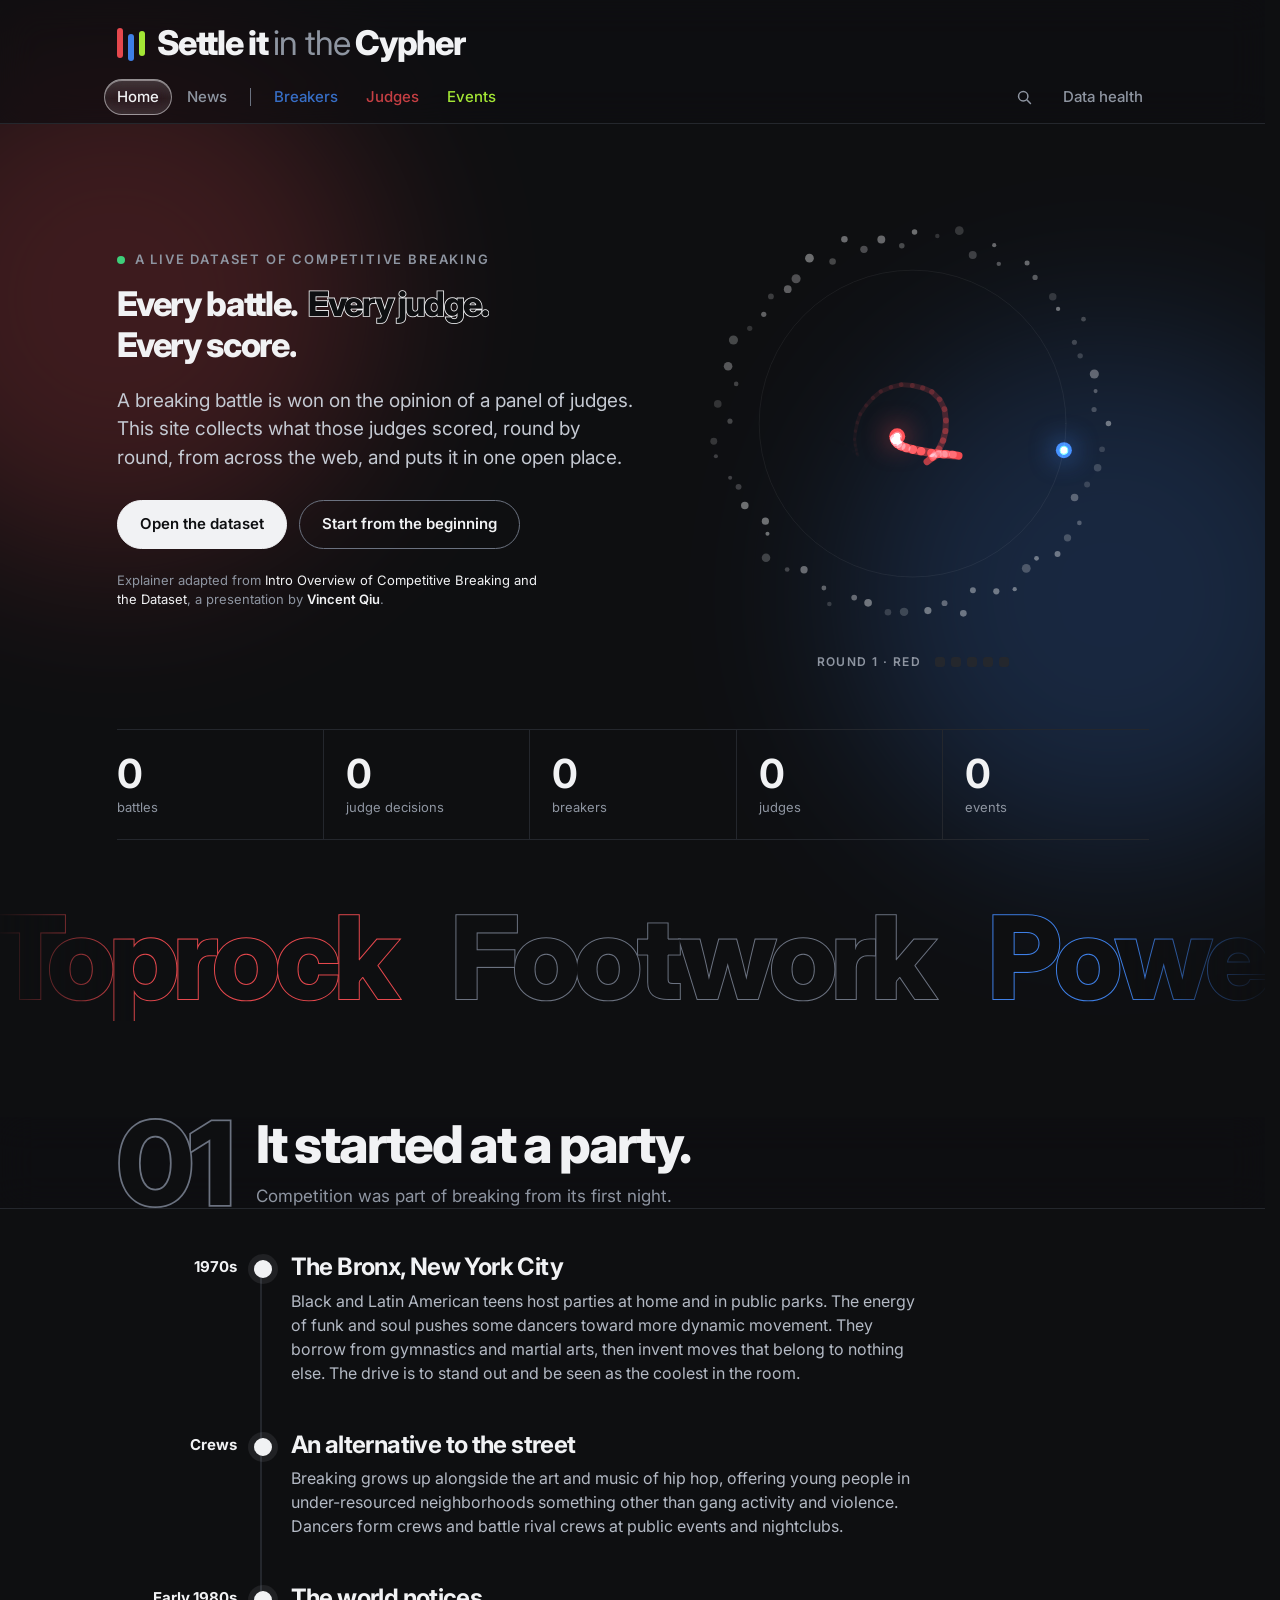
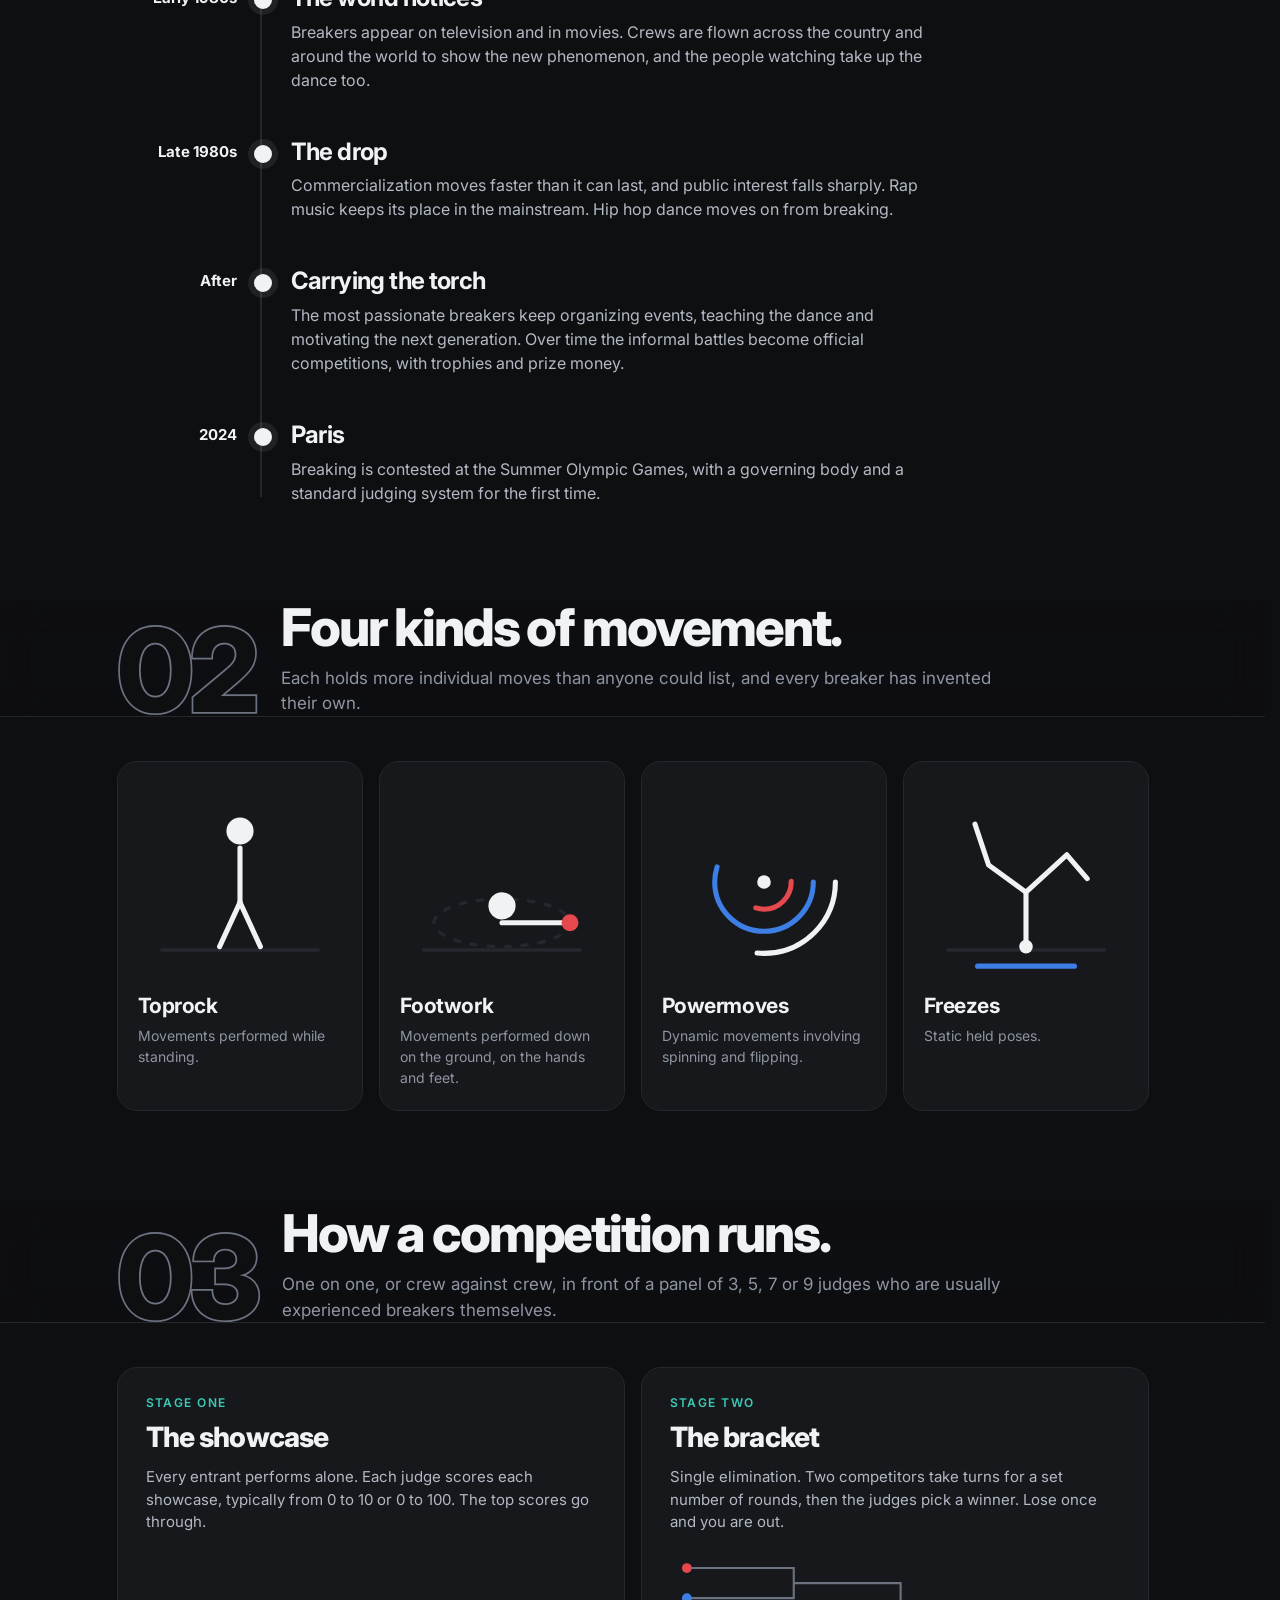
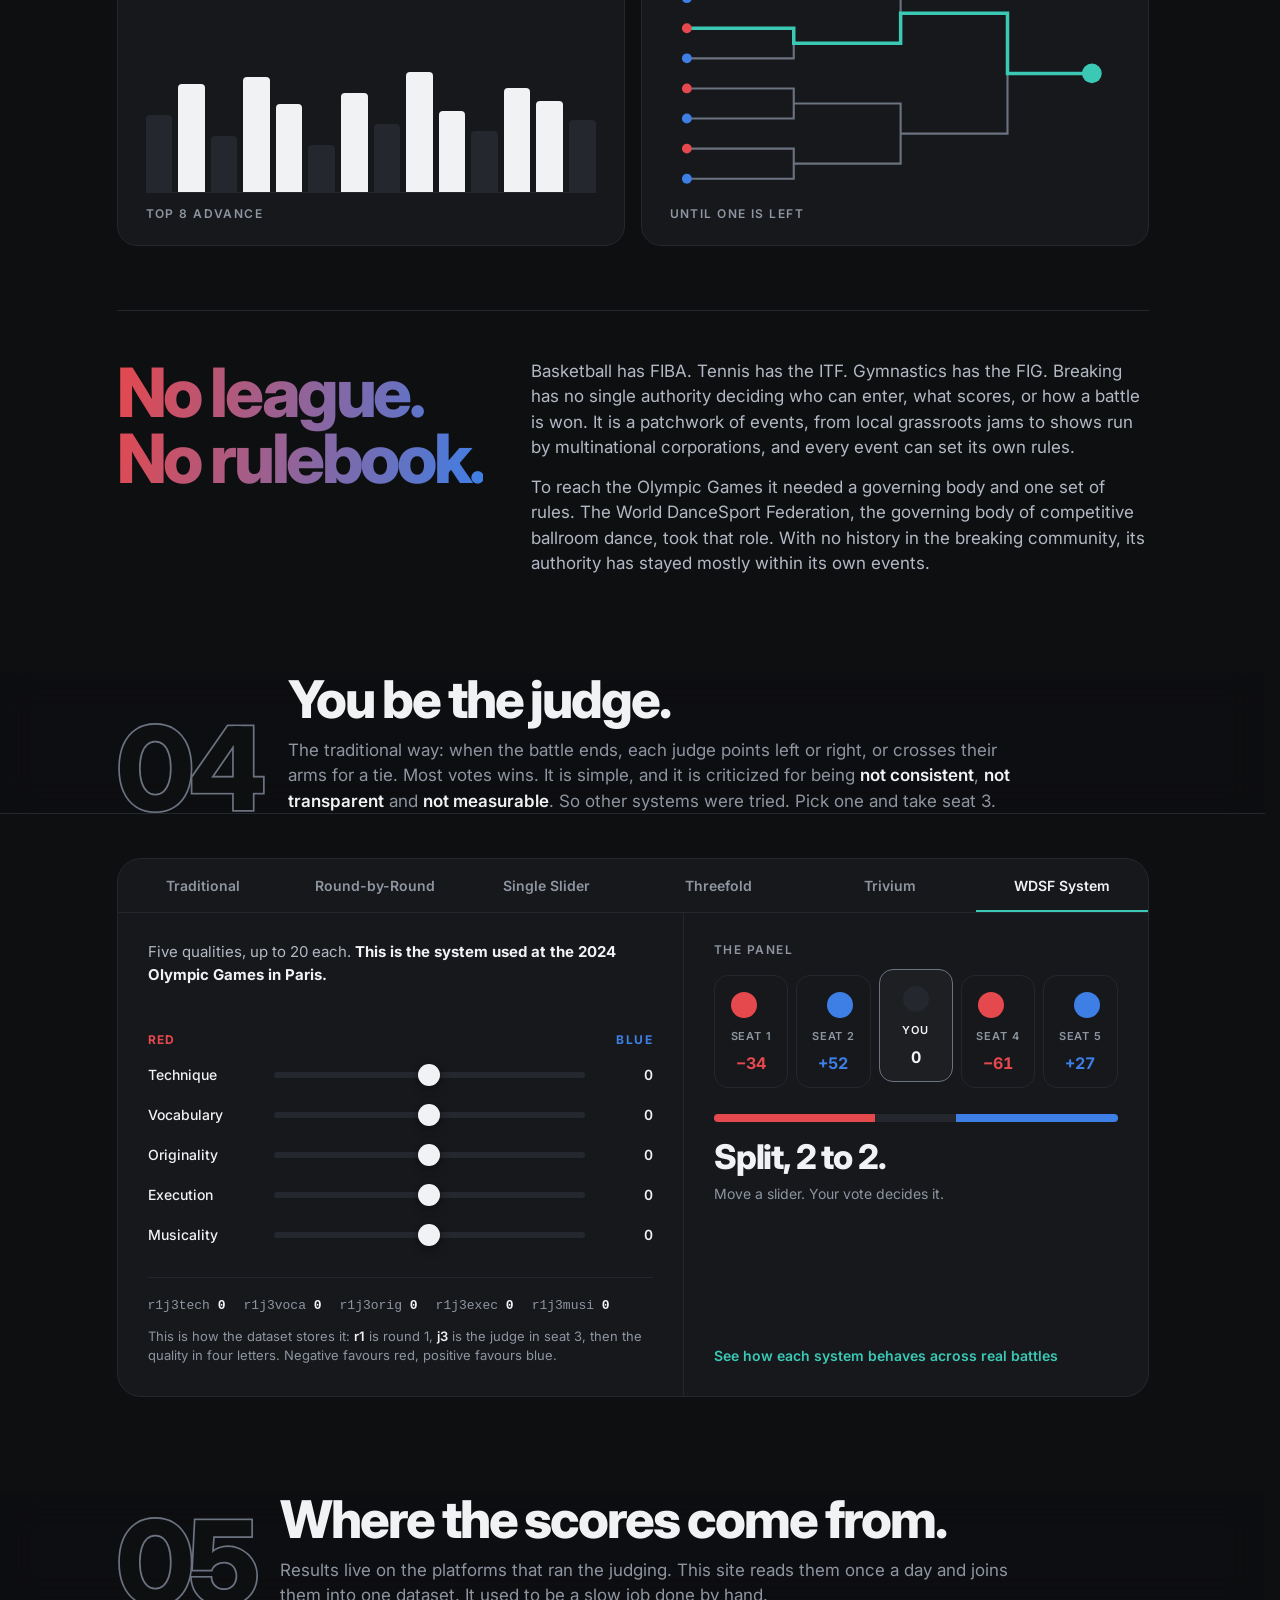
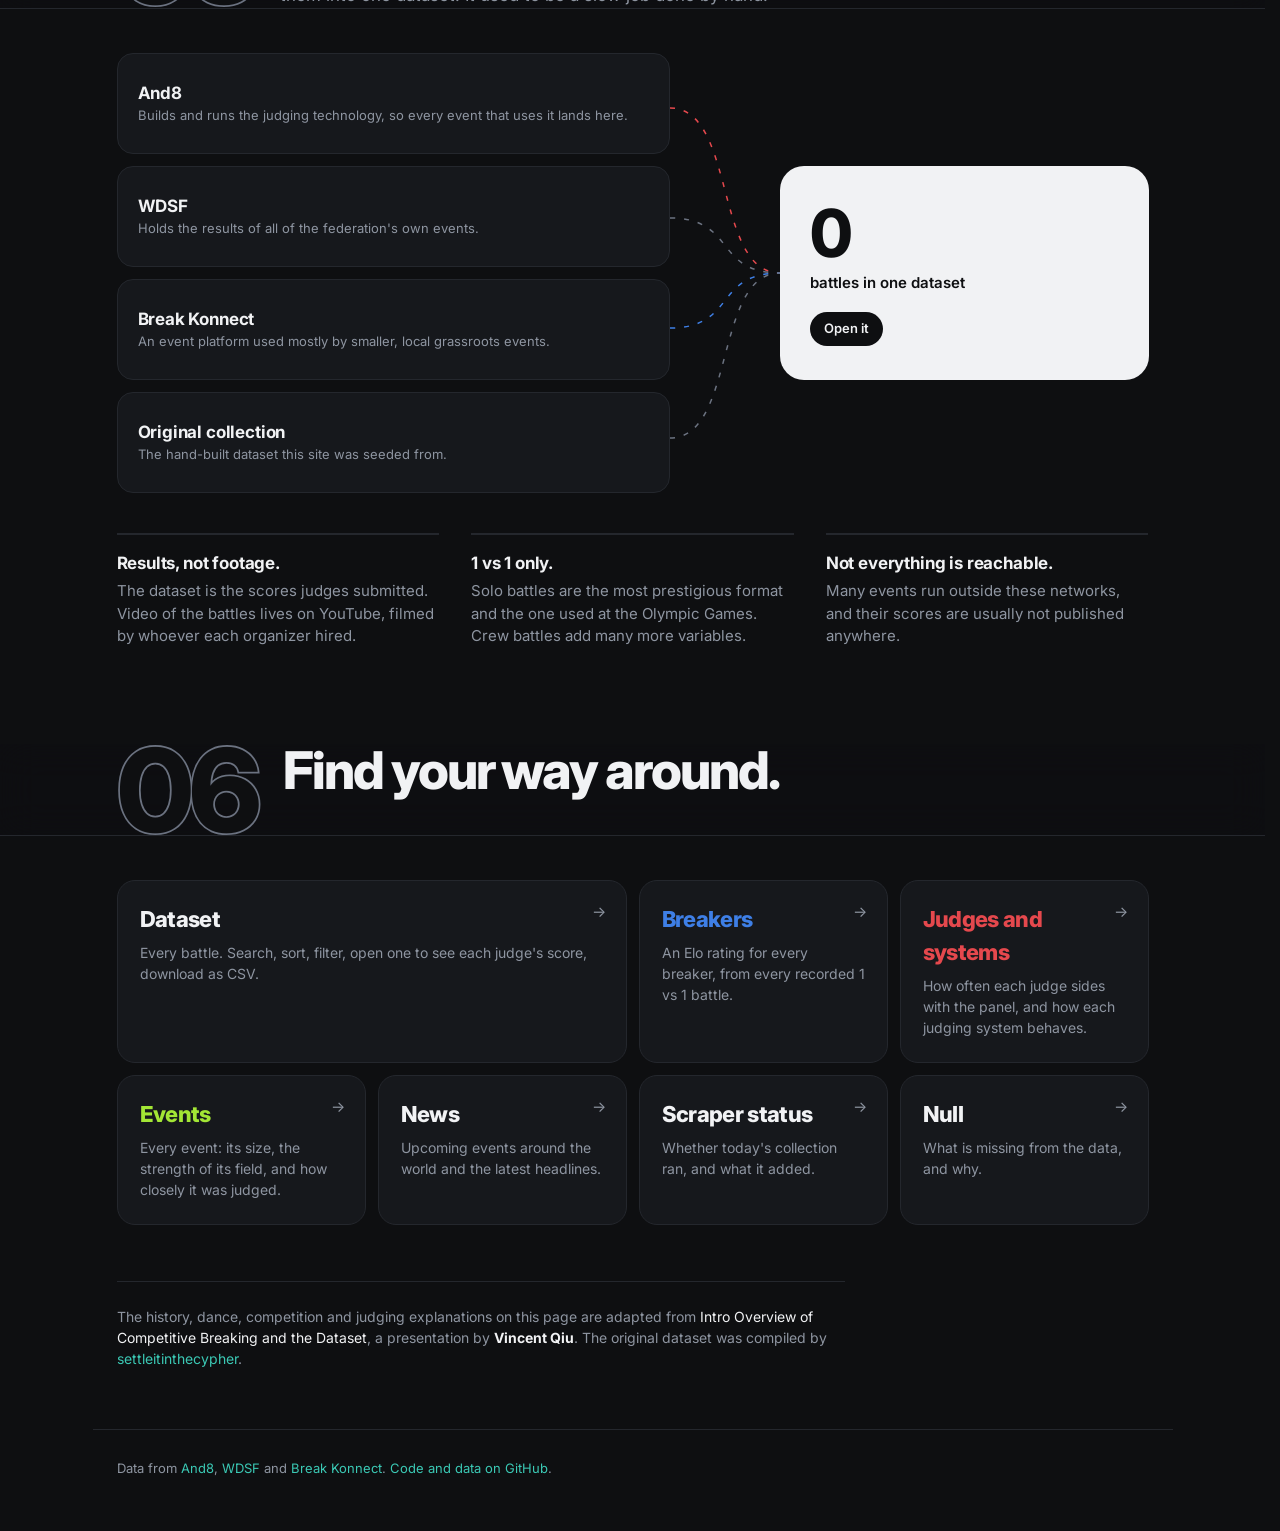
==== commit b92b94d4: "Video links: 160 battles matched to the original hand-collected list; Video column in the dataset, C" ====
--- a/site/index.html
+++ b/site/index.html
@@ -172,7 +172,7 @@
     </div>
     <div class="scroll">
       <table id="battles">
-        <thead><tr><th title="When the event took place" data-sort="year">Date</th><th title="The competition the battle was part of" data-sort="event">Event</th><th title="The category and round of the bracket" data-sort="stage">Stage</th><th title="The breaker on the red side. Bold means they won" data-sort="red">Red</th><th title="The breaker on the blue side. Bold means they won" data-sort="blue">Blue</th><th title="The judging system used to score the battle" data-sort="system">System</th><th title="The site the scores were collected from" data-sort="source">Source</th></tr></thead>
+        <thead><tr><th title="When the event took place" data-sort="year">Date</th><th title="The competition the battle was part of" data-sort="event">Event</th><th title="The category and round of the bracket" data-sort="stage">Stage</th><th title="The breaker on the red side. Bold means they won" data-sort="red">Red</th><th title="The breaker on the blue side. Bold means they won" data-sort="blue">Blue</th><th title="The judging system used to score the battle" data-sort="system">System</th><th title="The site the scores were collected from" data-sort="source">Source</th><th title="Footage of the battle on YouTube, where a link is known">Video</th></tr></thead>
         <tbody></tbody>
       </table>
     </div>
--- a/site/style.css
+++ b/site/style.css
@@ -473,3 +473,20 @@
 /* the logo's third bar: the Events green, standing between the heights of the red and the blue */
 header .brand .mark { gap: 5px; }
 header .brand .mark i:nth-child(3) { background: var(--events); margin-top: 3px; margin-bottom: 2px; }
+
+/* ---- the logo arrives on load: the three bars spring up in turn, then the name slides out from behind them.
+   The start positions live in the keyframes, so if an animation never runs the logo is simply there. */
+header .brand .mark i { transform-origin: bottom; animation: logo-bar .7s cubic-bezier(.3,1.7,.4,1) backwards; will-change: transform; }
+header .brand .mark i:nth-child(2) { animation-delay: .12s; }
+header .brand .mark i:nth-child(3) { animation-delay: .24s; }
+header .brand .title { animation: logo-name .8s cubic-bezier(.2,.8,.2,1) .38s both; }
+header .brand .title span { display: inline-block; animation: logo-mid .7s cubic-bezier(.2,.8,.2,1) .62s both; }
+@keyframes logo-bar { from { transform: scaleY(0); opacity: 0; } }
+@keyframes logo-name { from { opacity: 0; transform: translateX(-18px); letter-spacing: .06em; } }
+@keyframes logo-mid { from { opacity: 0; transform: translateY(8px); } }
+/* after that the bars answer the pointer: nav.js rides a wave through them for as long as the mouse is moving */
+@media (prefers-reduced-motion: reduce) { header .brand .mark i, header .brand .title, header .brand .title span { animation: none !important; } }
+
+/* the Video column: a small play mark before the word */
+a.watch { white-space: nowrap; }
+a.watch::before { content: ""; display: inline-block; margin-right: 6px; border: solid transparent; border-width: 4.5px 0 4.5px 7px; border-left-color: currentColor; }
--- a/site/home.css
+++ b/site/home.css
@@ -279,3 +279,9 @@
 #home .j-row input { height: 26px; padding: 0; border: 0; border-radius: 0; background: none; box-shadow: none; }
 #home .j-row input:focus-visible::-webkit-slider-thumb { box-shadow: 0 0 0 4px color-mix(in srgb, var(--accent) 45%, transparent); }
 .j-more { margin-top: auto; padding-top: 22px; font-size: 14px; font-weight: 600; }
+
+/* the hero line is set at the size of the wordmark above it, on one line where there is room */
+#home .h-title { font-size: 34px; line-height: 1.1; letter-spacing: -.04em; margin: 16px 0 20px; display: flex; flex-wrap: wrap; gap: 0 .3em; }
+#home .h-title span { padding-bottom: .1em; }
+#home .h-title .h-outline i { -webkit-text-stroke-width: .05em; }
+@media (max-width: 680px) { #home .h-title { font-size: 26px; } }
--- a/site/style.css
+++ b/site/style.css
@@ -473,3 +473,20 @@
 /* the logo's third bar: the Events green, standing between the heights of the red and the blue */
 header .brand .mark { gap: 5px; }
 header .brand .mark i:nth-child(3) { background: var(--events); margin-top: 3px; margin-bottom: 2px; }
+
+/* ---- the logo arrives on load: the three bars spring up in turn, then the name slides out from behind them.
+   The start positions live in the keyframes, so if an animation never runs the logo is simply there. */
+header .brand .mark i { transform-origin: bottom; animation: logo-bar .7s cubic-bezier(.3,1.7,.4,1) backwards; will-change: transform; }
+header .brand .mark i:nth-child(2) { animation-delay: .12s; }
+header .brand .mark i:nth-child(3) { animation-delay: .24s; }
+header .brand .title { animation: logo-name .8s cubic-bezier(.2,.8,.2,1) .38s both; }
+header .brand .title span { display: inline-block; animation: logo-mid .7s cubic-bezier(.2,.8,.2,1) .62s both; }
+@keyframes logo-bar { from { transform: scaleY(0); opacity: 0; } }
+@keyframes logo-name { from { opacity: 0; transform: translateX(-18px); letter-spacing: .06em; } }
+@keyframes logo-mid { from { opacity: 0; transform: translateY(8px); } }
+/* after that the bars answer the pointer: nav.js rides a wave through them for as long as the mouse is moving */
+@media (prefers-reduced-motion: reduce) { header .brand .mark i, header .brand .title, header .brand .title span { animation: none !important; } }
+
+/* the Video column: a small play mark before the word */
+a.watch { white-space: nowrap; }
+a.watch::before { content: ""; display: inline-block; margin-right: 6px; border: solid transparent; border-width: 4.5px 0 4.5px 7px; border-left-color: currentColor; }
--- a/site/home.css
+++ b/site/home.css
@@ -279,3 +279,9 @@
 #home .j-row input { height: 26px; padding: 0; border: 0; border-radius: 0; background: none; box-shadow: none; }
 #home .j-row input:focus-visible::-webkit-slider-thumb { box-shadow: 0 0 0 4px color-mix(in srgb, var(--accent) 45%, transparent); }
 .j-more { margin-top: auto; padding-top: 22px; font-size: 14px; font-weight: 600; }
+
+/* the hero line is set at the size of the wordmark above it, on one line where there is room */
+#home .h-title { font-size: 34px; line-height: 1.1; letter-spacing: -.04em; margin: 16px 0 20px; display: flex; flex-wrap: wrap; gap: 0 .3em; }
+#home .h-title span { padding-bottom: .1em; }
+#home .h-title .h-outline i { -webkit-text-stroke-width: .05em; }
+@media (max-width: 680px) { #home .h-title { font-size: 26px; } }
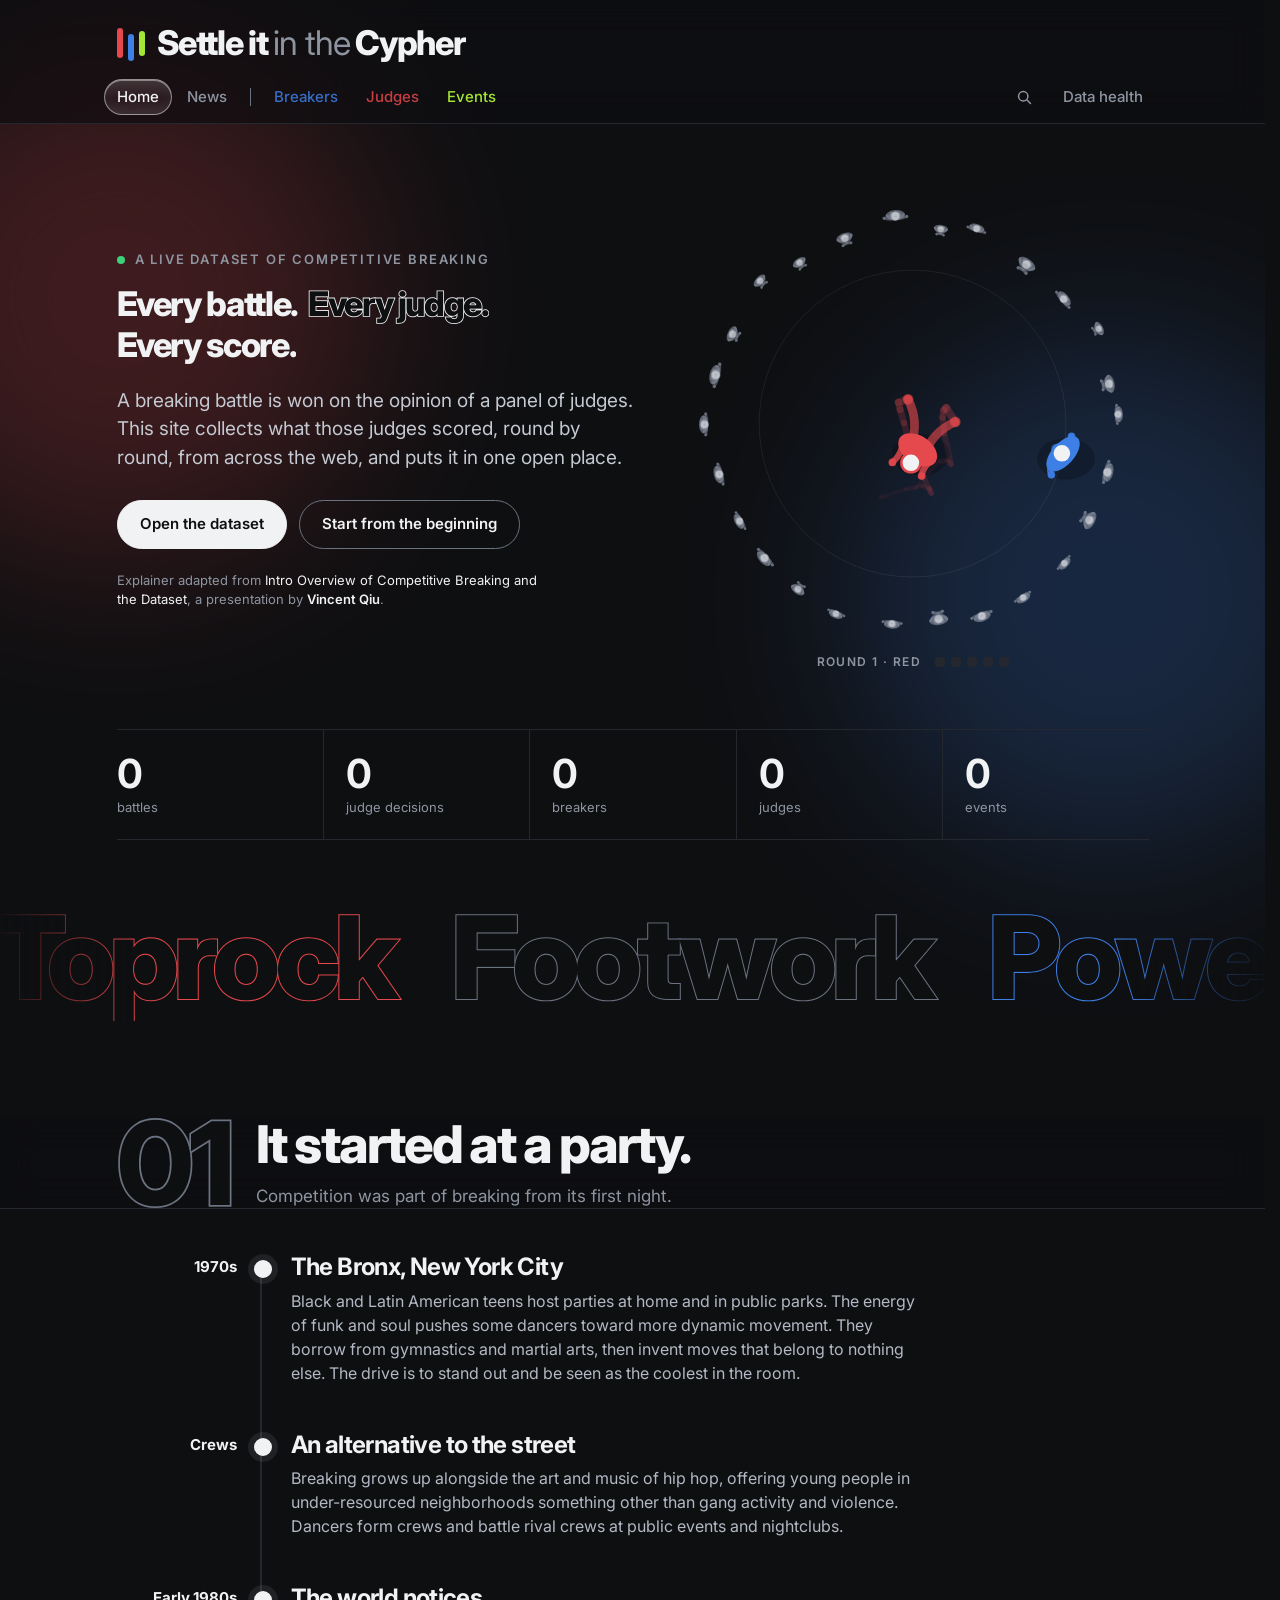
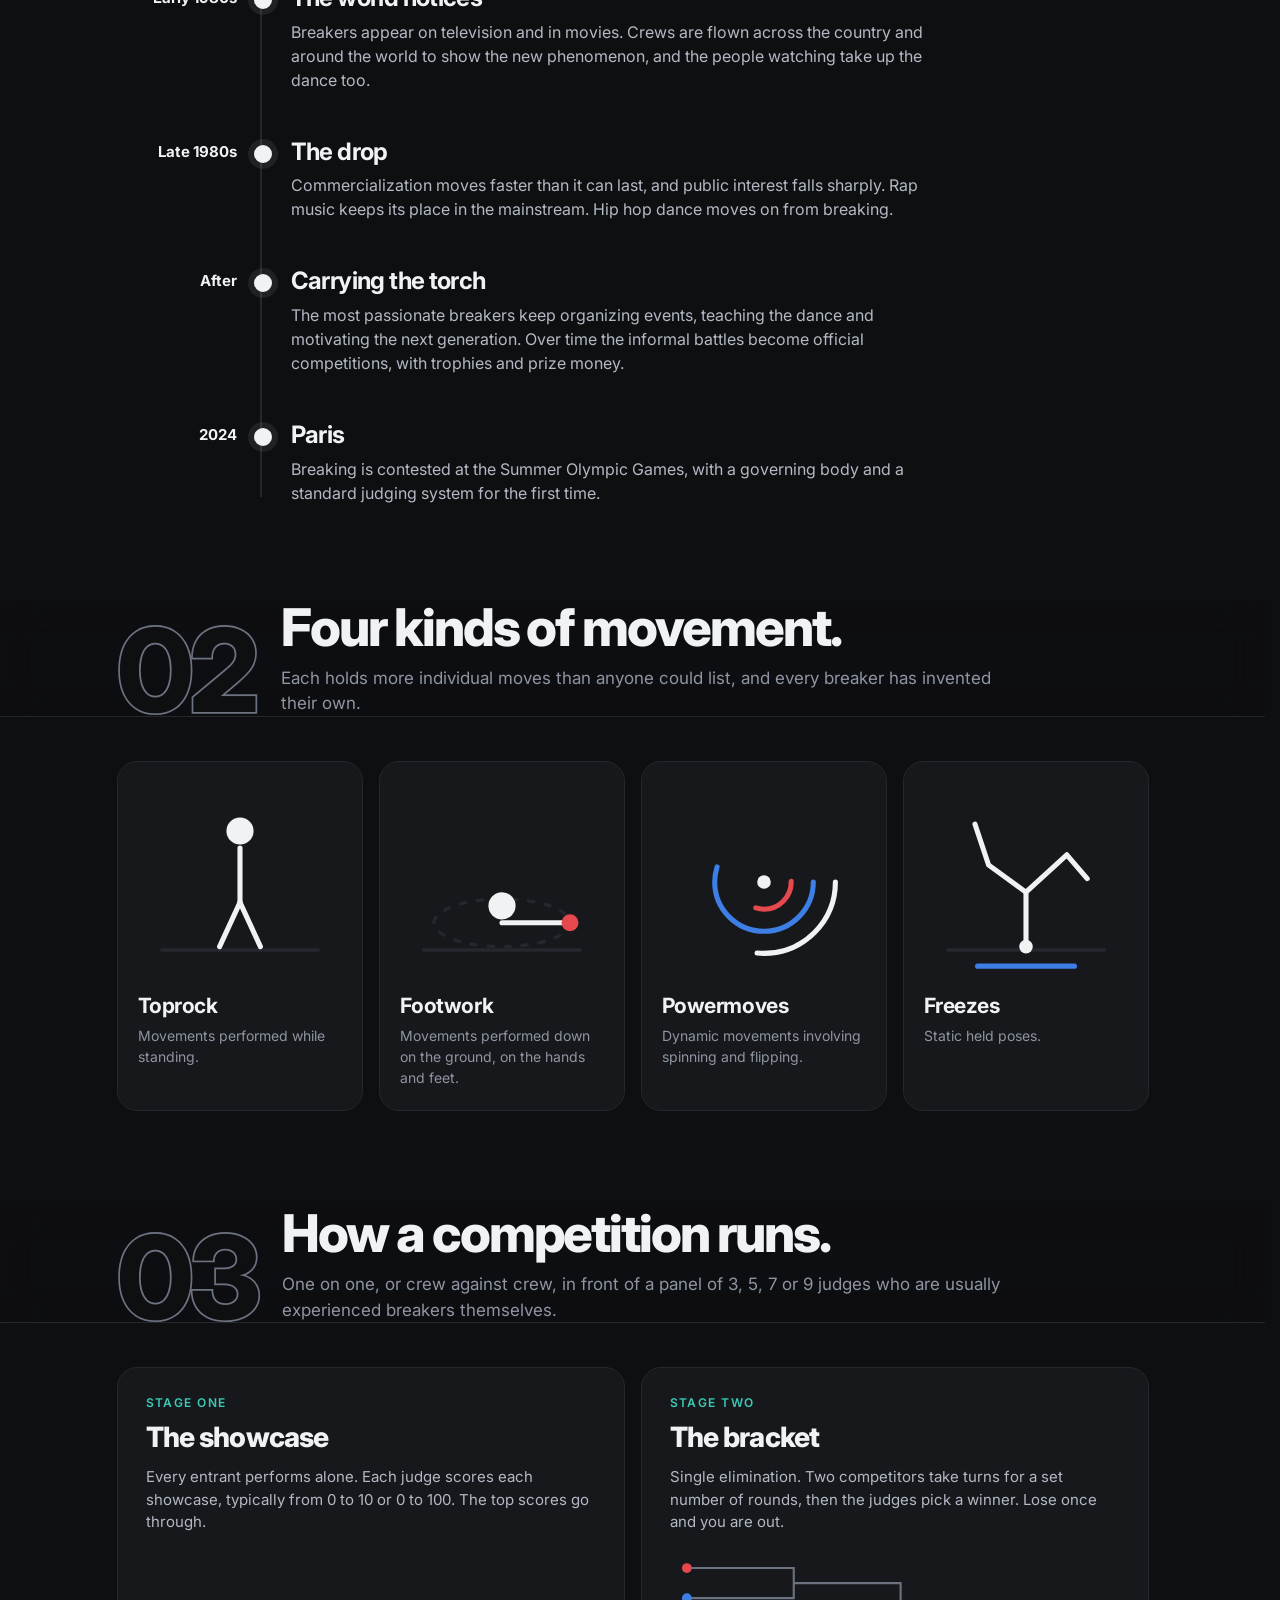
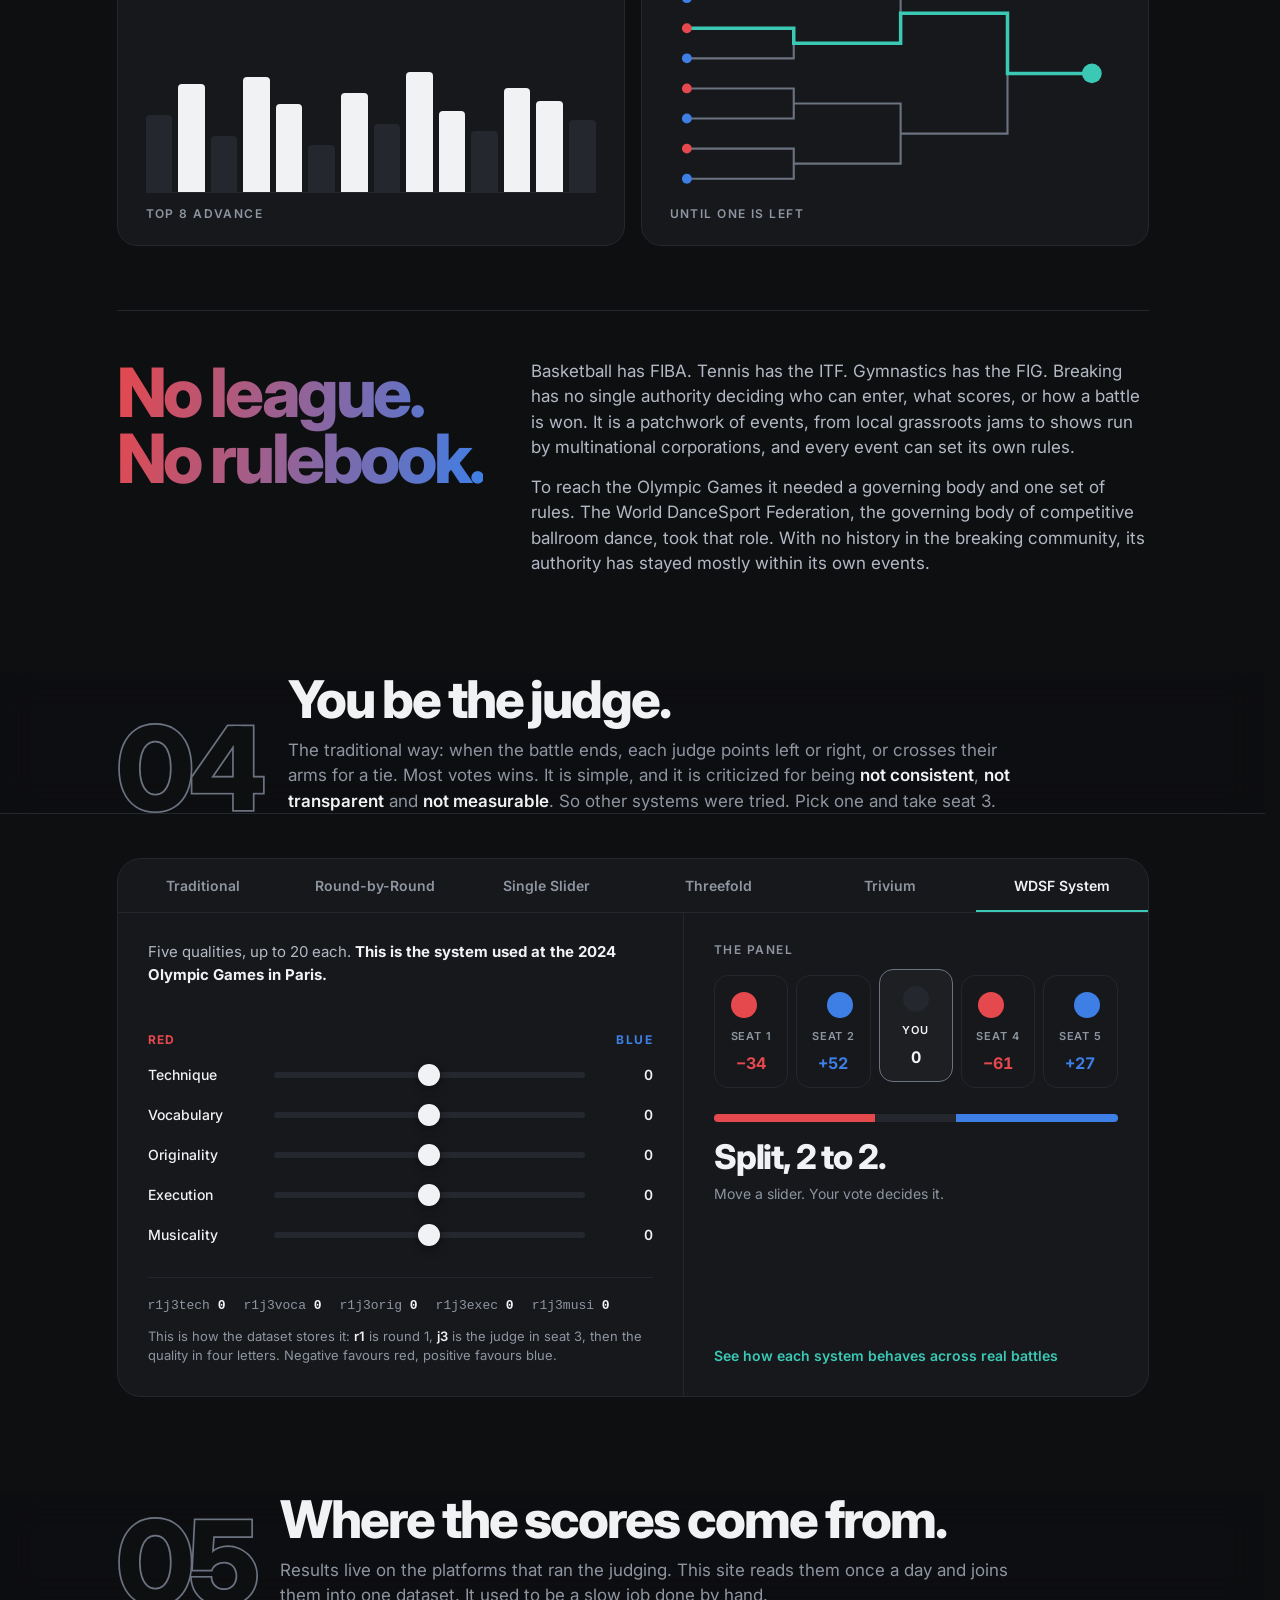
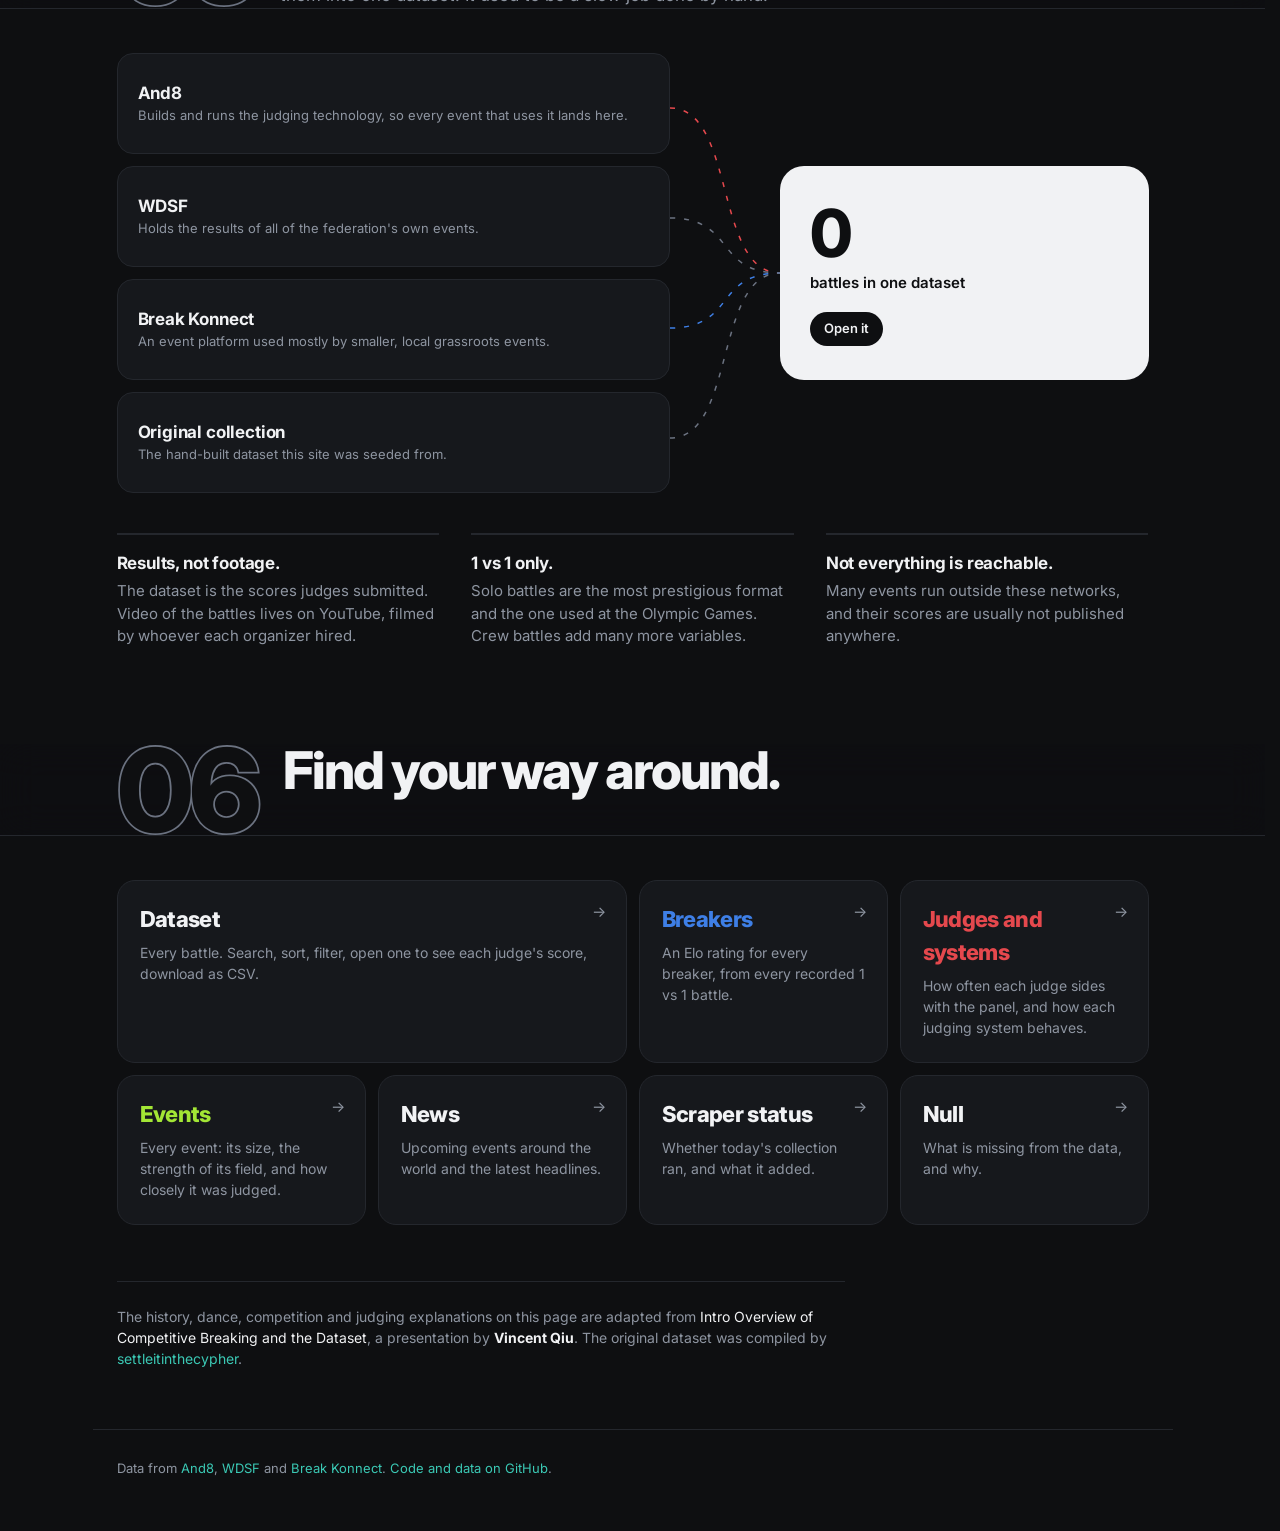
==== commit 5b79d5b7: "Every data table: heading menus to sort and filter (ranges for continuous numbers), CSV download; da" ====
--- a/site/index.html
+++ b/site/index.html
@@ -172,7 +172,7 @@
     </div>
     <div class="scroll">
       <table id="battles">
-        <thead><tr><th title="When the event took place" data-sort="year">Date</th><th title="The competition the battle was part of" data-sort="event">Event</th><th title="The category and round of the bracket" data-sort="stage">Stage</th><th title="The breaker on the red side. Bold means they won" data-sort="red">Red</th><th title="The breaker on the blue side. Bold means they won" data-sort="blue">Blue</th><th title="The judging system used to score the battle" data-sort="system">System</th><th title="The site the scores were collected from" data-sort="source">Source</th><th title="Footage of the battle on YouTube, where a link is known">Video</th></tr></thead>
+        <thead><tr><th title="The year the event took place. Sorting by it puts battles in date order" data-sort="year">Year</th><th title="Month and day (MM-DD). Older events record only the year" data-sort="md">Month</th><th title="The competition the battle was part of" data-sort="event">Event</th><th title="The category and round of the bracket" data-sort="stage">Stage</th><th title="The breaker on the red side. Bold means they won" data-sort="red">Red</th><th title="The breaker on the blue side. Bold means they won" data-sort="blue">Blue</th><th title="The judging system used to score the battle" data-sort="system">System</th><th title="The site the scores were collected from" data-sort="source">Source</th><th title="Footage of the battle on YouTube, where a link is known">Video</th></tr></thead>
         <tbody></tbody>
       </table>
     </div>
@@ -181,8 +181,9 @@
     <p class="note">Click a column heading to sort or filter. Click a battle to see every judge's score.</p>
     </div>
     <div class="view" data-view="sources">
+      <div class="panel"><div class="nums" id="scrape-nums"></div></div>
     <div class="panel">
-      <h2>Scraper health <span id="last-run"></span></h2>
+      <h2>Scraper health</h2>
       <h1 id="headline">&nbsp;</h1>
       <p class="sub" id="headline-sub">&nbsp;</p>
       <table id="sources-table" class="stack">
@@ -257,6 +258,7 @@
     </div>
     <div class="view" data-view="systems" hidden>
       <p class="sub">How each judging system behaves in practice across the battles that used it.</p>
+      <div class="filters" id="systems-tools"></div>
       <div class="scroll"><table id="systems-table" class="rank"></table></div>
       <p class="note">Judges and Rounds are averages per battle. Unanimous: rounds where every judge picked the same side. One-vote: rounds decided by a single judge. Red wins: share of decided battles won by the red side.</p>
     </div>
--- a/site/style.css
+++ b/site/style.css
@@ -490,3 +490,17 @@
 /* the Video column: a small play mark before the word */
 a.watch { white-space: nowrap; }
 a.watch::before { content: ""; display: inline-block; margin-right: 6px; border: solid transparent; border-width: 4.5px 0 4.5px 7px; border-left-color: currentColor; }
+
+/* every data table: a heading menu to sort and filter, and a CSV of what is showing */
+.rank-tools { margin-left: auto; display: flex; gap: 10px; }
+table.rank th::after { content: " \25BE"; opacity: .5; }
+table.rank th.filtered { color: var(--accent); }
+table.rank th.filtered::after { opacity: 1; }
+#colmenu input[data-f=text] { width: 100%; height: 36px; background-color: var(--bg); }
+#colmenu .menu-links a { cursor: pointer; }
+
+/* the Scrapers page opens on five numbers */
+.panel #scrape-nums { grid-template-columns: repeat(5, 1fr); align-items: start; }
+.panel #scrape-nums b { font-size: 30px; white-space: nowrap; }
+.panel #scrape-nums b span { color: inherit; }
+@media (max-width: 900px) { .panel #scrape-nums { grid-template-columns: 1fr 1fr; } }
--- a/site/style.css
+++ b/site/style.css
@@ -490,3 +490,17 @@
 /* the Video column: a small play mark before the word */
 a.watch { white-space: nowrap; }
 a.watch::before { content: ""; display: inline-block; margin-right: 6px; border: solid transparent; border-width: 4.5px 0 4.5px 7px; border-left-color: currentColor; }
+
+/* every data table: a heading menu to sort and filter, and a CSV of what is showing */
+.rank-tools { margin-left: auto; display: flex; gap: 10px; }
+table.rank th::after { content: " \25BE"; opacity: .5; }
+table.rank th.filtered { color: var(--accent); }
+table.rank th.filtered::after { opacity: 1; }
+#colmenu input[data-f=text] { width: 100%; height: 36px; background-color: var(--bg); }
+#colmenu .menu-links a { cursor: pointer; }
+
+/* the Scrapers page opens on five numbers */
+.panel #scrape-nums { grid-template-columns: repeat(5, 1fr); align-items: start; }
+.panel #scrape-nums b { font-size: 30px; white-space: nowrap; }
+.panel #scrape-nums b span { color: inherit; }
+@media (max-width: 900px) { .panel #scrape-nums { grid-template-columns: 1fr 1fr; } }
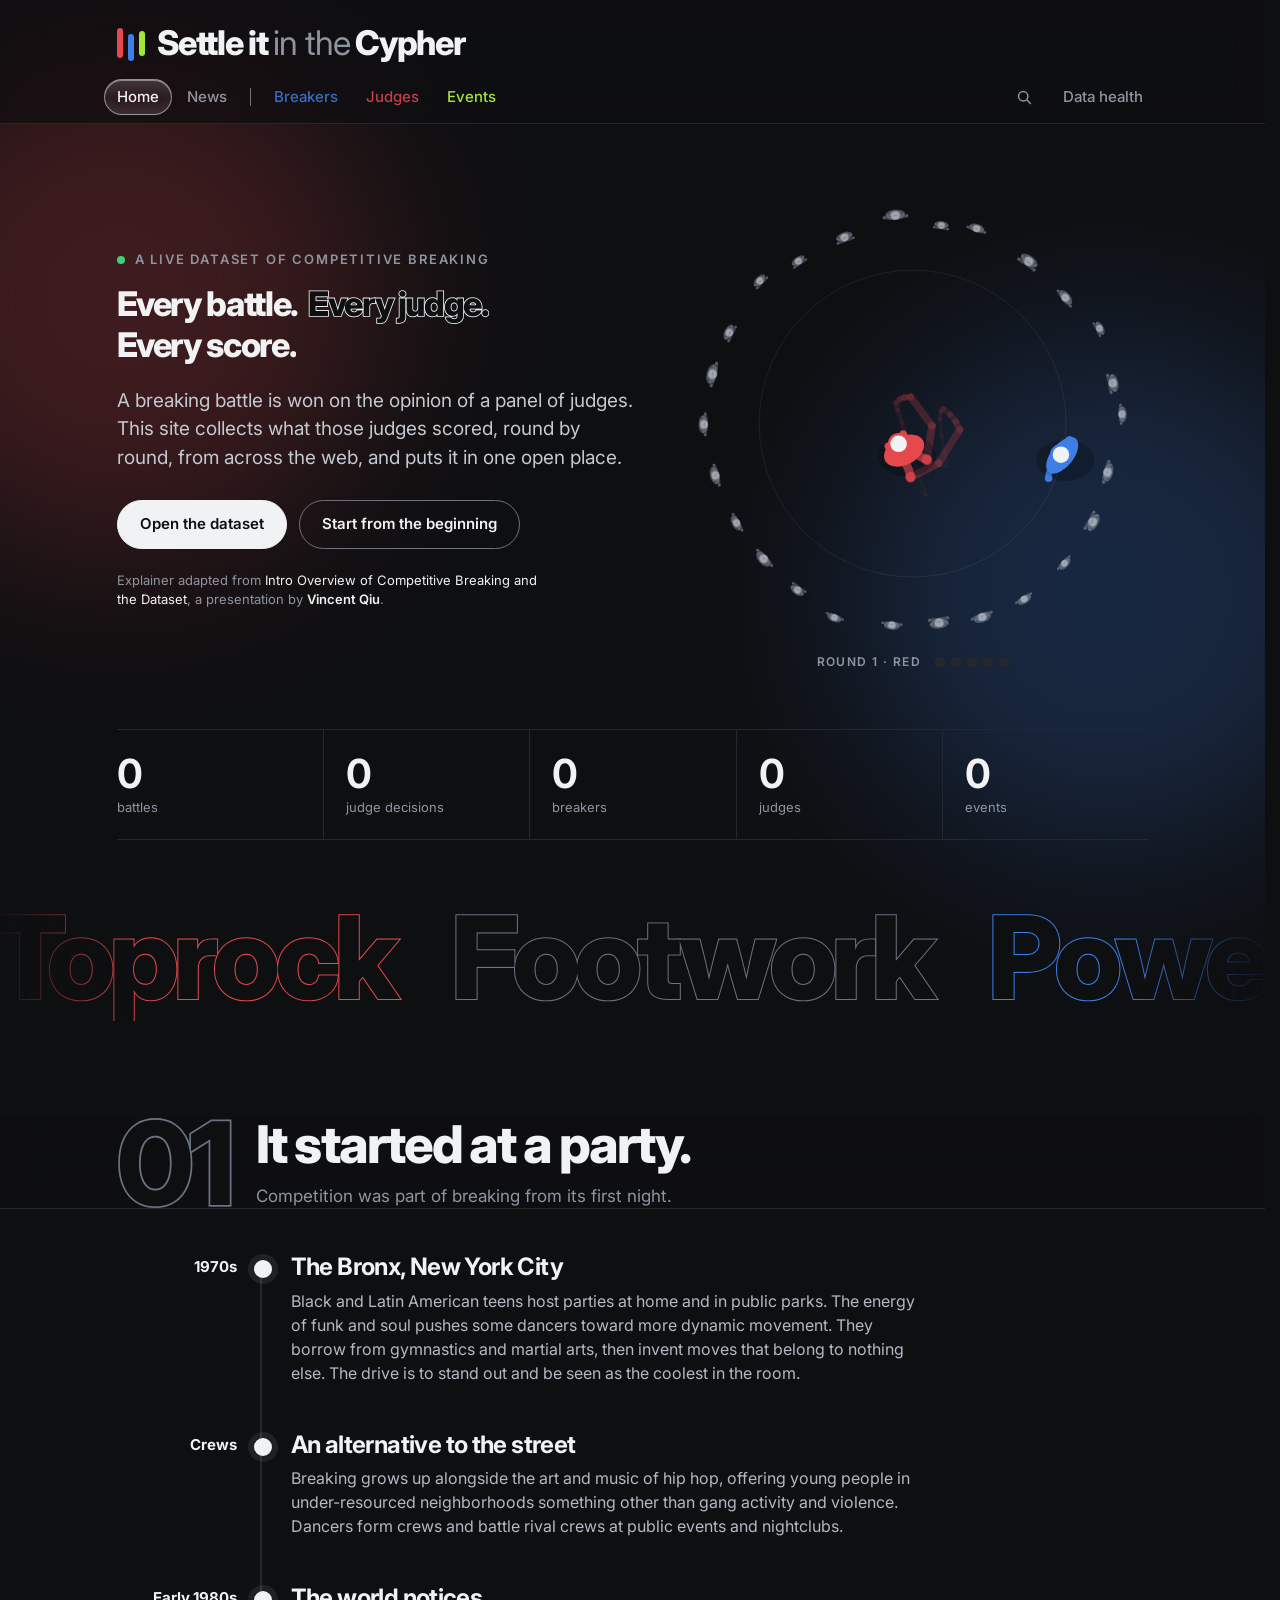
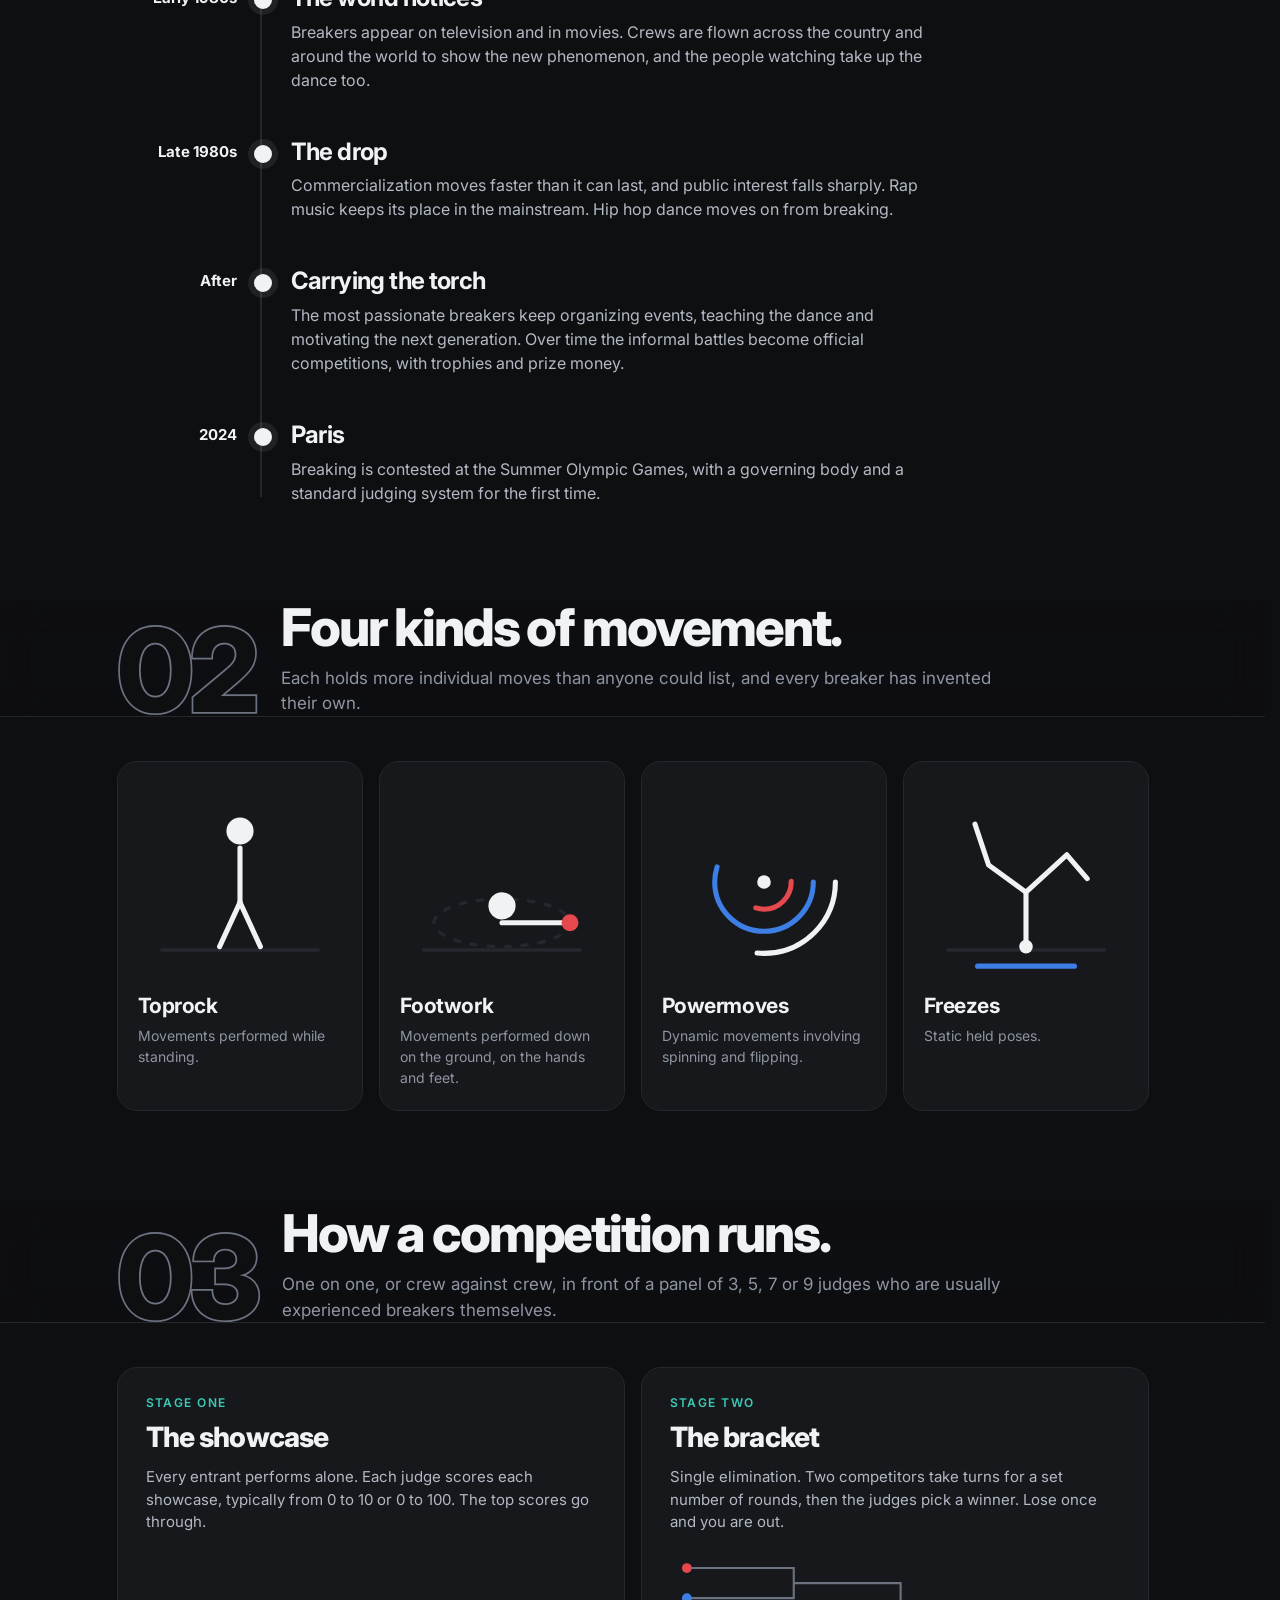
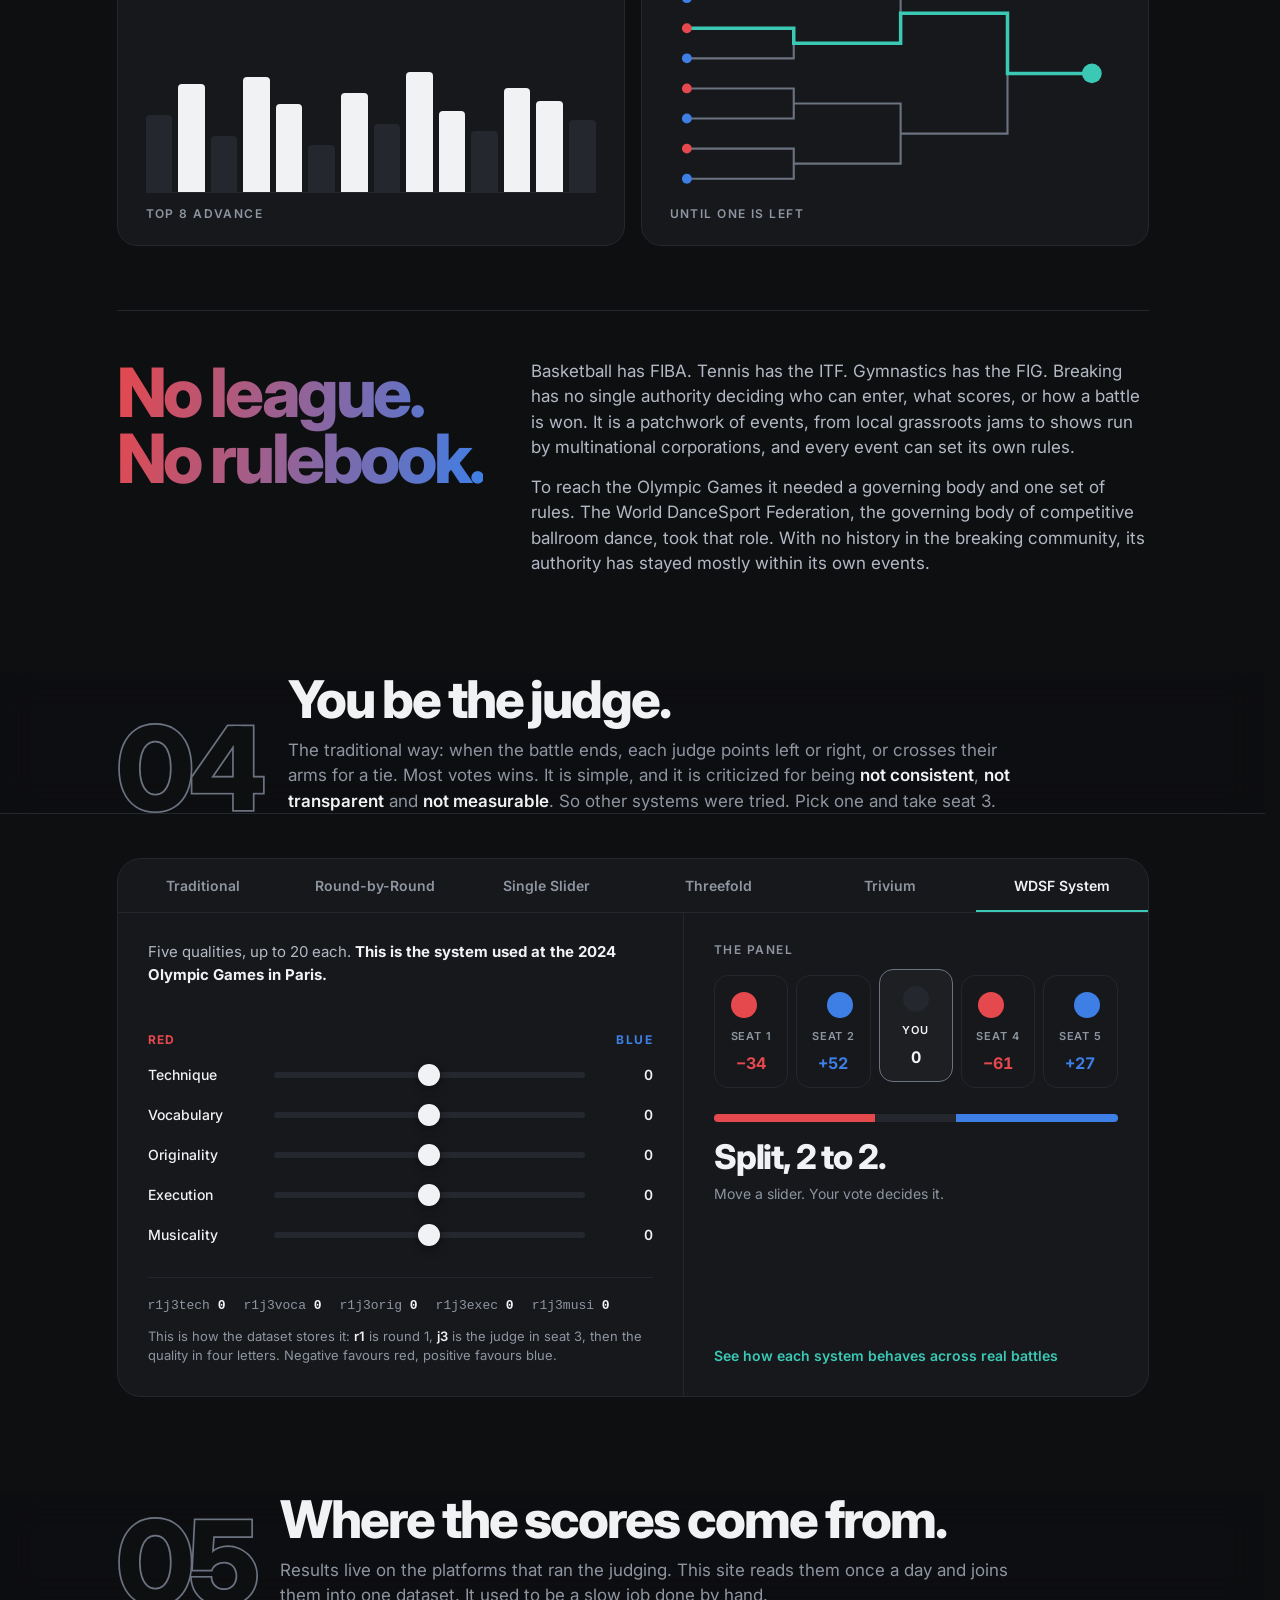
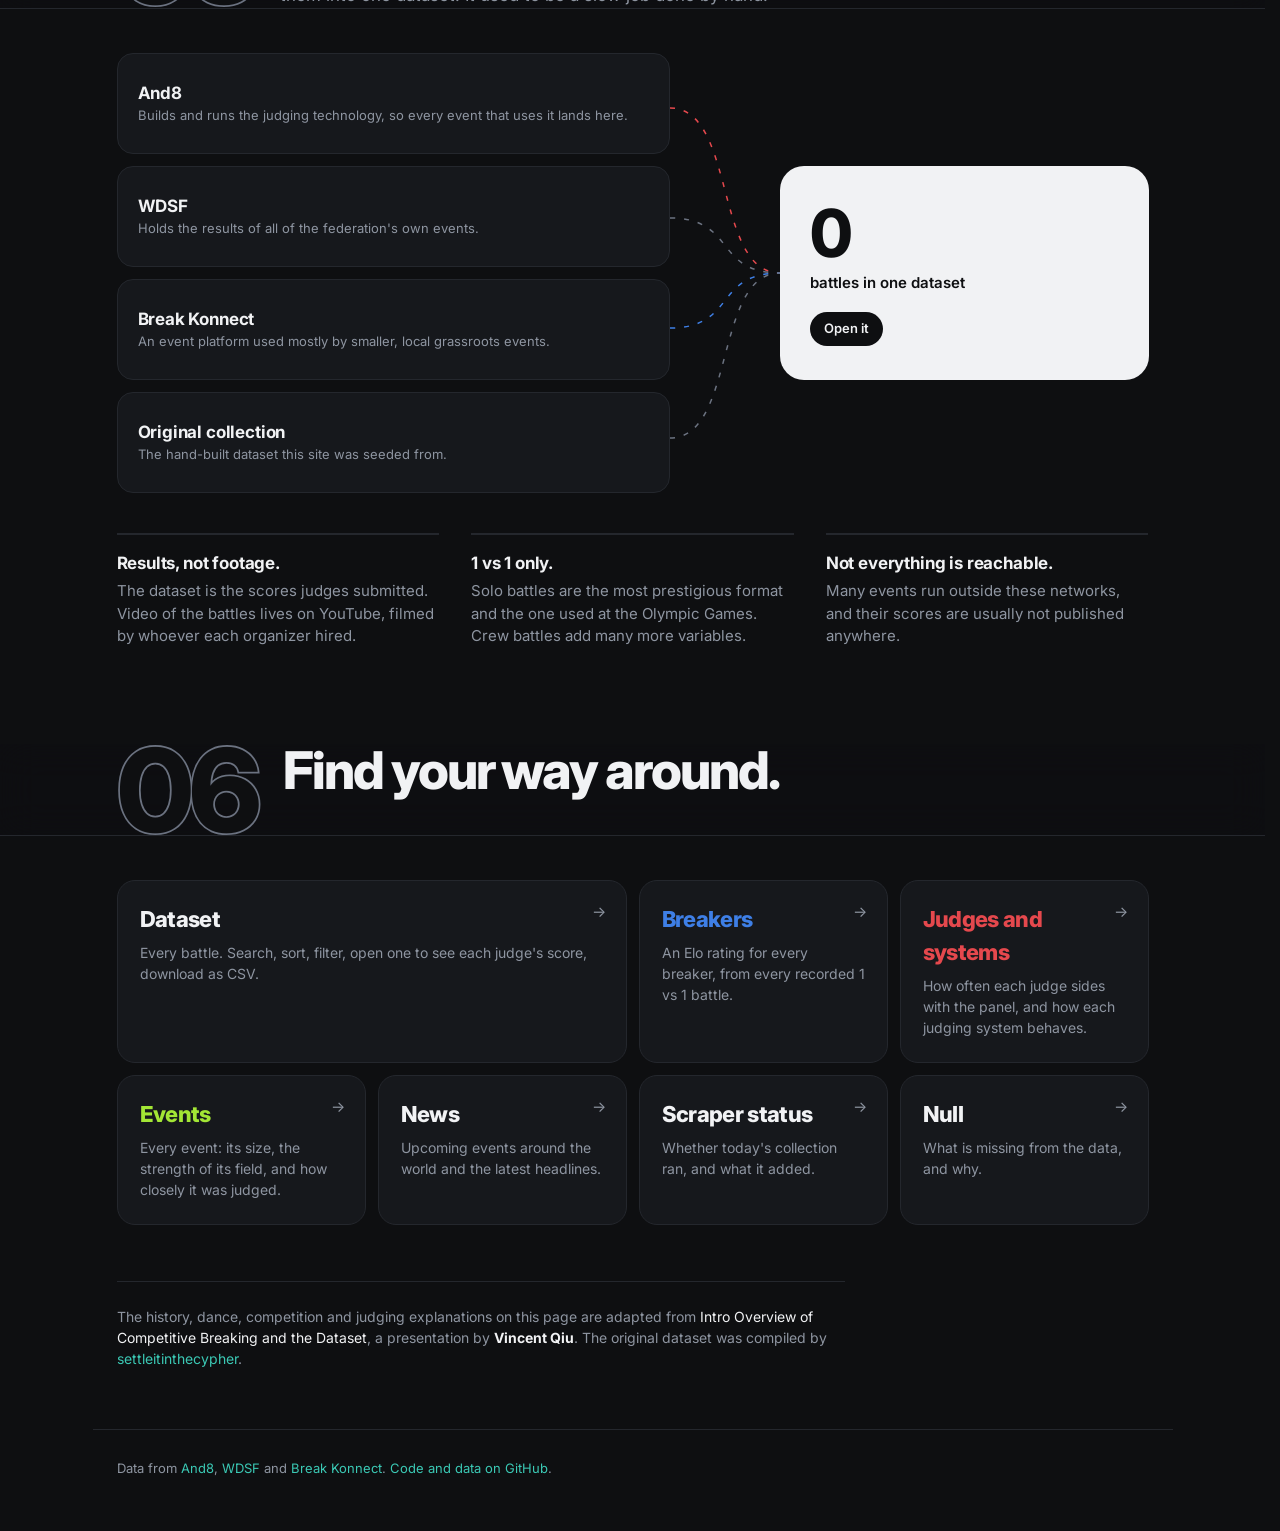
==== commit 1d9791db: "Download as CSV, Excel or PDF on every table; Breaking News masthead; ticker within the page margins" ====
--- a/site/index.html
+++ b/site/index.html
@@ -168,7 +168,7 @@
     <div class="filters">
       <input id="q" type="search" placeholder="Search breaker, judge or event" autocomplete="off">
       <button id="clear-filters" hidden>Clear filters</button>
-      <button id="download-csv">Download CSV</button>
+      <button id="download-csv">Download as</button>
     </div>
     <div class="scroll">
       <table id="battles">
@@ -291,6 +291,6 @@
 <footer>
   <p>Data from <a href="https://and8.dance">And8</a>, <a href="https://www.worlddancesport.org">WDSF</a> and <a href="https://breakkonnect.com">Break Konnect</a>. <a id="repo" href="https://github.com/FreckledRam/dancebreak">Code and data on GitHub</a>.</p>
 </footer>
-<script>document.write('<script src="app.js?v=' + Date.now() + '"><\/script><script src="analytics.js?v=' + Date.now() + '"><\/script><script src="home.js?v=' + Date.now() + '"><\/script><script src="news.js?v=' + Date.now() + '"><\/script><script src="nav.js?v=' + Date.now() + '"><\/script>');</script>
+<script>document.write('<script src="export.js?v=' + Date.now() + '"><\/script><script src="app.js?v=' + Date.now() + '"><\/script><script src="analytics.js?v=' + Date.now() + '"><\/script><script src="home.js?v=' + Date.now() + '"><\/script><script src="news.js?v=' + Date.now() + '"><\/script><script src="nav.js?v=' + Date.now() + '"><\/script>');</script>
 </body>
 </html>
--- a/site/style.css
+++ b/site/style.css
@@ -504,3 +504,8 @@
 .panel #scrape-nums b { font-size: 30px; white-space: nowrap; }
 .panel #scrape-nums b span { color: inherit; }
 @media (max-width: 900px) { .panel #scrape-nums { grid-template-columns: 1fr 1fr; } }
+
+/* Download as: CSV, Excel or PDF */
+#colmenu button small { float: right; color: var(--muted); font-size: 12px; font-weight: 400; }
+.save-as::after, #download-csv::after { content: " \25BE"; opacity: .6; }
+.dialog .formats { margin: 14px 0 12px; }
--- a/site/news.css
+++ b/site/news.css
@@ -23,14 +23,14 @@
 .np-top span { flex: 1; }
 .np-top span:first-child { text-align: left; }
 .np-top span:last-child { text-align: right; }
-.np-name { display: flex; justify-content: center; align-items: baseline; font-family: var(--display); font-stretch: 62%; font-weight: 900; font-size: clamp(60px, 16.8vw, 204px);
+.np-name { display: flex; justify-content: center; align-items: baseline; font-family: var(--display); font-stretch: 62%; font-weight: 900; font-size: clamp(44px, 13.3vw, 164px);
   line-height: .86; letter-spacing: -.035em; text-transform: uppercase; padding: 20px 0 12px; overflow: hidden; }
 .np-name b { display: inline-block; font-weight: 900; }
 .np-name i { width: .2em; }
 .np-name .b { color: var(--yellow); }
 .np-js .np-name b { animation: np-drop .8s cubic-bezier(.2,1.25,.3,1) both; animation-delay: calc(var(--i) * 55ms); }
 .np-js .np-name.set b { animation: none; transform: none; }
-.np-js .np-name .b { animation-delay: calc(300ms + var(--i) * 55ms); }
+.np-js .np-name .b { animation-delay: calc(460ms + var(--i) * 55ms); }
 @keyframes np-drop { from { transform: translateY(105%) rotate(6deg); } }
 .np-motto { align-items: baseline; padding: 12px 0; border-top: 4px solid var(--fg); border-bottom: 1px solid var(--rule); }
 .np-motto span:first-child { font: 800 15px/1 var(--display); font-stretch: 80%; letter-spacing: .1em; color: var(--fg); }
@@ -38,7 +38,7 @@
 .np-empty { padding: 60px 0; text-align: center; font: 600 20px/1.4 Inter, sans-serif; color: var(--muted); }
 
 /* ---- the ticker: a yellow tape of what is next */
-.np-ticker { display: flex; align-items: stretch; margin: 22px calc(50% - 50vw) 0; background: var(--yellow); color: var(--ink); transform: rotate(-.6deg); box-shadow: 0 14px 30px rgb(0 0 0 / .45); }
+.np-ticker { display: flex; align-items: stretch; margin: 22px 0 0; background: var(--yellow); color: var(--ink); transform: rotate(-.6deg); box-shadow: 0 14px 30px rgb(0 0 0 / .45); }
 .np-ticker strong { flex: none; display: flex; align-items: center; padding: 0 20px; background: var(--ink); color: var(--yellow); font: 900 15px/1 var(--display); font-stretch: 75%; letter-spacing: .06em; text-transform: uppercase; }
 .np-ticker .belt { overflow: hidden; flex: 1; }
 .np-ticker .belt > div { display: flex; width: max-content; animation: np-belt 70s linear infinite; }
--- a/site/style.css
+++ b/site/style.css
@@ -504,3 +504,8 @@
 .panel #scrape-nums b { font-size: 30px; white-space: nowrap; }
 .panel #scrape-nums b span { color: inherit; }
 @media (max-width: 900px) { .panel #scrape-nums { grid-template-columns: 1fr 1fr; } }
+
+/* Download as: CSV, Excel or PDF */
+#colmenu button small { float: right; color: var(--muted); font-size: 12px; font-weight: 400; }
+.save-as::after, #download-csv::after { content: " \25BE"; opacity: .6; }
+.dialog .formats { margin: 14px 0 12px; }
--- a/site/news.css
+++ b/site/news.css
@@ -23,14 +23,14 @@
 .np-top span { flex: 1; }
 .np-top span:first-child { text-align: left; }
 .np-top span:last-child { text-align: right; }
-.np-name { display: flex; justify-content: center; align-items: baseline; font-family: var(--display); font-stretch: 62%; font-weight: 900; font-size: clamp(60px, 16.8vw, 204px);
+.np-name { display: flex; justify-content: center; align-items: baseline; font-family: var(--display); font-stretch: 62%; font-weight: 900; font-size: clamp(44px, 13.3vw, 164px);
   line-height: .86; letter-spacing: -.035em; text-transform: uppercase; padding: 20px 0 12px; overflow: hidden; }
 .np-name b { display: inline-block; font-weight: 900; }
 .np-name i { width: .2em; }
 .np-name .b { color: var(--yellow); }
 .np-js .np-name b { animation: np-drop .8s cubic-bezier(.2,1.25,.3,1) both; animation-delay: calc(var(--i) * 55ms); }
 .np-js .np-name.set b { animation: none; transform: none; }
-.np-js .np-name .b { animation-delay: calc(300ms + var(--i) * 55ms); }
+.np-js .np-name .b { animation-delay: calc(460ms + var(--i) * 55ms); }
 @keyframes np-drop { from { transform: translateY(105%) rotate(6deg); } }
 .np-motto { align-items: baseline; padding: 12px 0; border-top: 4px solid var(--fg); border-bottom: 1px solid var(--rule); }
 .np-motto span:first-child { font: 800 15px/1 var(--display); font-stretch: 80%; letter-spacing: .1em; color: var(--fg); }
@@ -38,7 +38,7 @@
 .np-empty { padding: 60px 0; text-align: center; font: 600 20px/1.4 Inter, sans-serif; color: var(--muted); }
 
 /* ---- the ticker: a yellow tape of what is next */
-.np-ticker { display: flex; align-items: stretch; margin: 22px calc(50% - 50vw) 0; background: var(--yellow); color: var(--ink); transform: rotate(-.6deg); box-shadow: 0 14px 30px rgb(0 0 0 / .45); }
+.np-ticker { display: flex; align-items: stretch; margin: 22px 0 0; background: var(--yellow); color: var(--ink); transform: rotate(-.6deg); box-shadow: 0 14px 30px rgb(0 0 0 / .45); }
 .np-ticker strong { flex: none; display: flex; align-items: center; padding: 0 20px; background: var(--ink); color: var(--yellow); font: 900 15px/1 var(--display); font-stretch: 75%; letter-spacing: .06em; text-transform: uppercase; }
 .np-ticker .belt { overflow: hidden; flex: 1; }
 .np-ticker .belt > div { display: flex; width: max-content; animation: np-belt 70s linear infinite; }
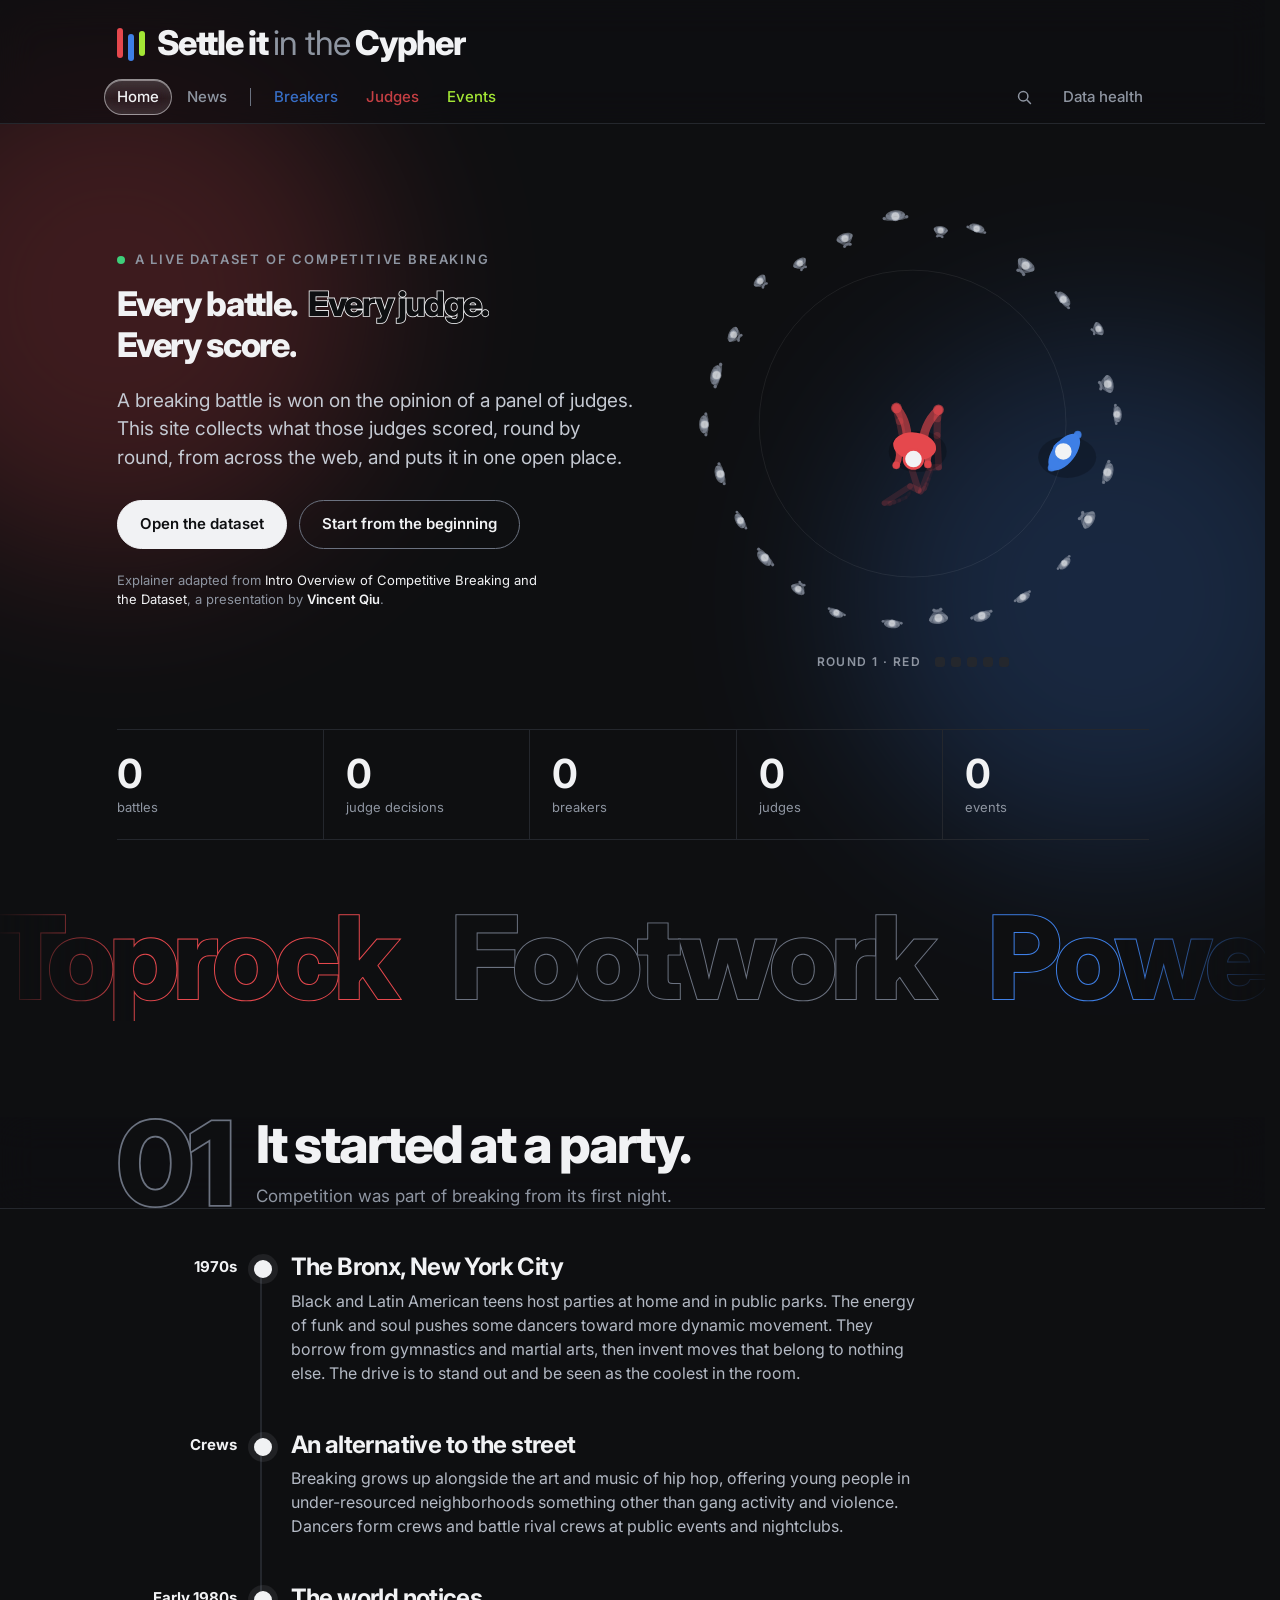
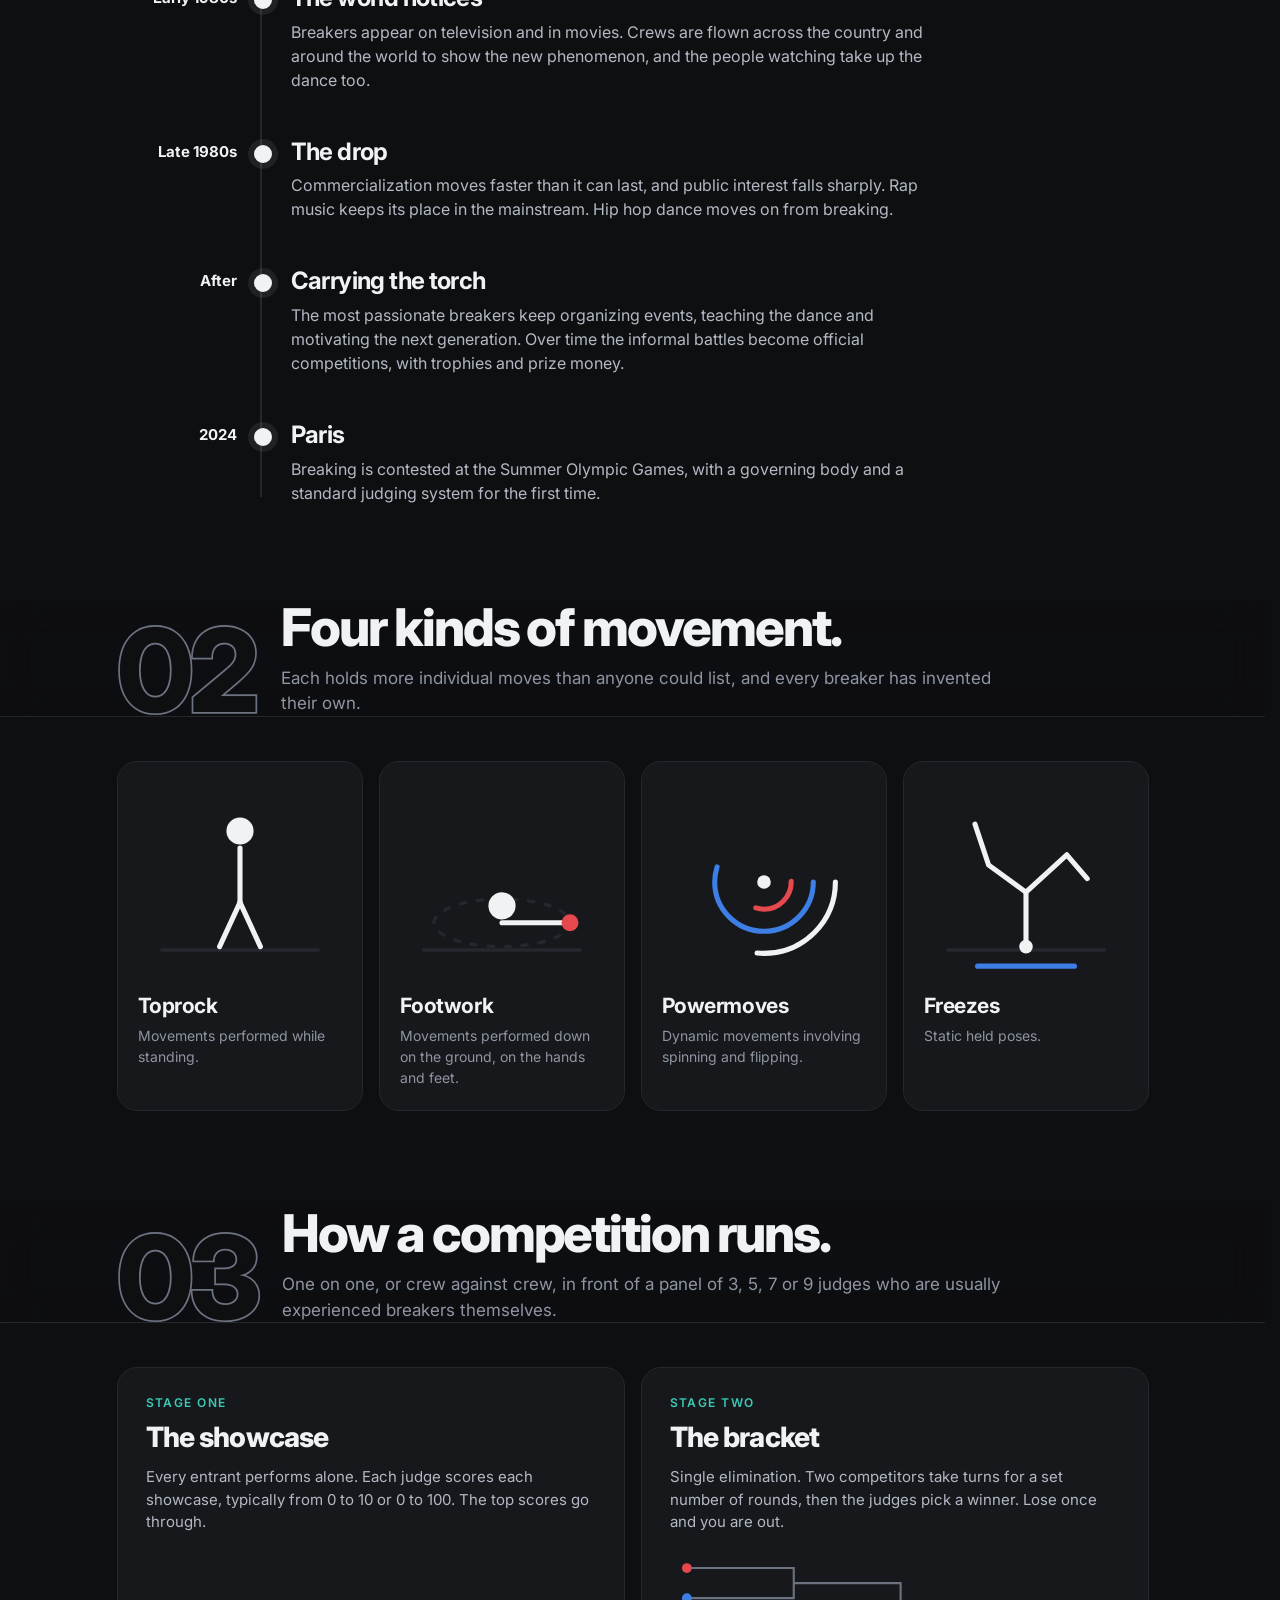
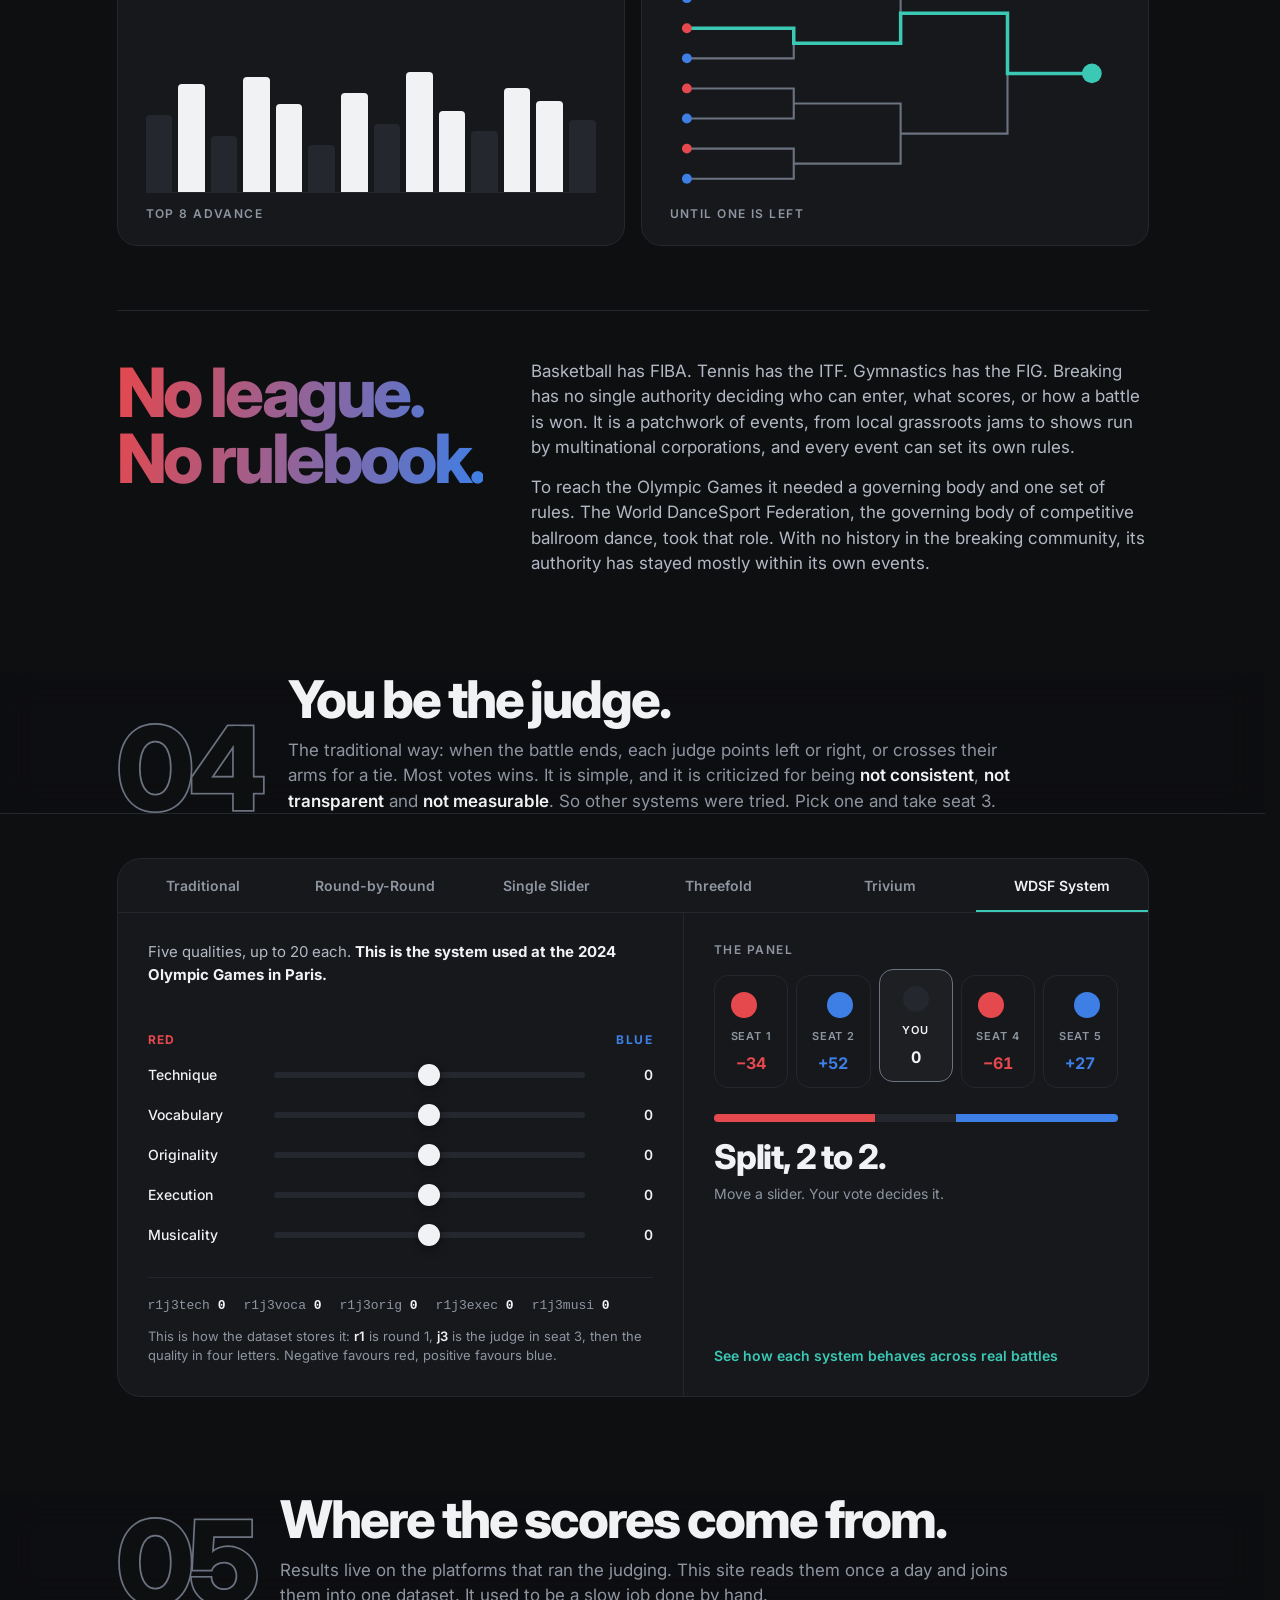
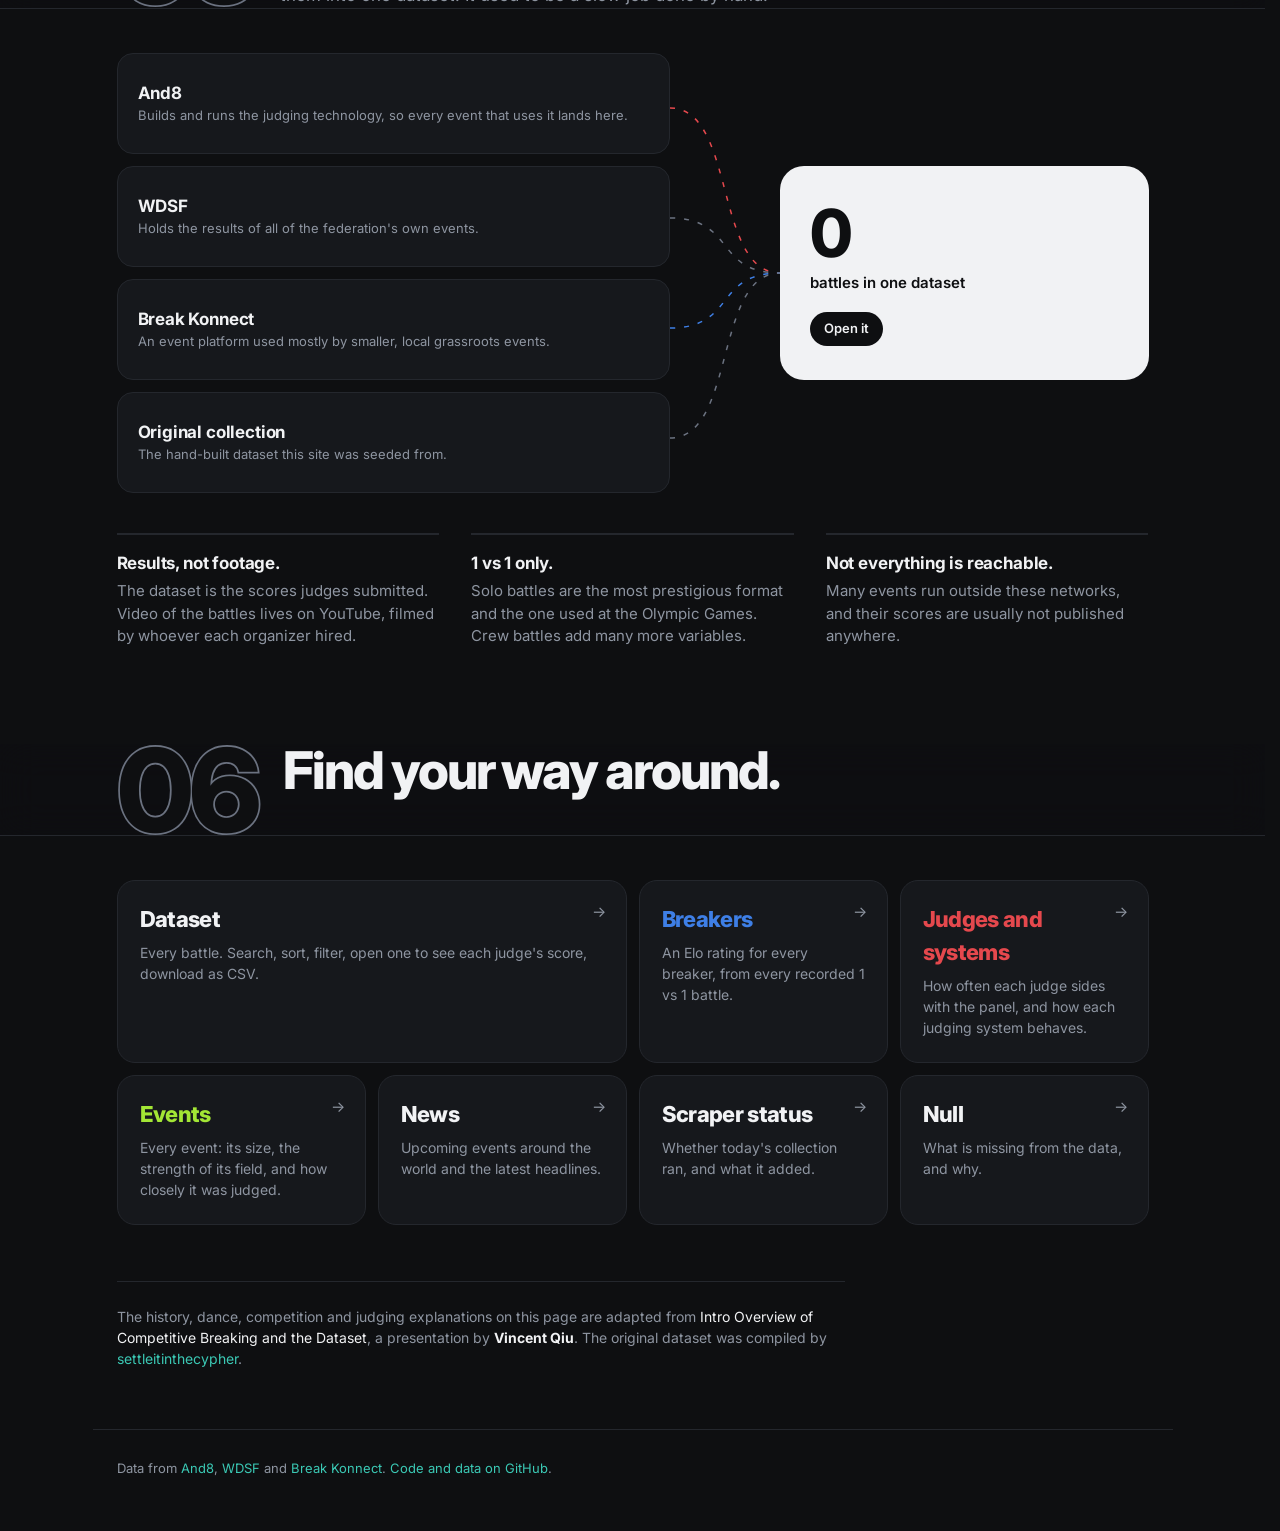
==== commit ad997ed2: "Scrapers: Recent runs scrolls through every run; Added picks last run, 7/30 days, 6 months, year or " ====
--- a/site/index.html
+++ b/site/index.html
@@ -205,10 +205,10 @@
 
     <div class="panel">
       <h2>Recent runs</h2>
-      <table id="runs-table">
+      <div class="runs-scroll"><table id="runs-table">
         <thead><tr><th title="When the collection run started">When</th><th title="Whether the run finished, and any problem it hit">Result</th><th title="New events the run put in the dataset" class="num">Events</th><th title="New battles the run put in the dataset" class="num">Battles</th></tr></thead>
         <tbody></tbody>
-      </table>
+      </table></div>
     </div>
     </div>
     </div>
--- a/site/style.css
+++ b/site/style.css
@@ -54,6 +54,9 @@
 .panel { background: var(--soft); border: 1px solid var(--line); border-radius: 14px; padding: 20px 24px 22px; margin-bottom: 16px; }
 .panel h2 { margin: 0 0 14px; font-size: 12px; font-weight: 600; text-transform: uppercase; letter-spacing: .08em; color: var(--muted); }
 .panel h1 { font-size: 28px; }
+/* recent runs: every run, in a box that scrolls past the first ten or so */
+.runs-scroll { max-height: 420px; overflow-y: auto; overscroll-behavior: contain; }
+.runs-scroll thead th { position: sticky; top: 0; background: var(--soft); z-index: 1; }
 .panel.healthy { background: color-mix(in srgb, var(--ok) 8%, var(--soft)); border-color: color-mix(in srgb, var(--ok) 22%, var(--line)); }
 .panel h2:has(#last-run) { display: flex; justify-content: space-between; gap: 12px; }
 #last-run { text-transform: none; letter-spacing: 0; font-weight: 400; font-size: 13px; }
@@ -64,6 +67,11 @@
 .panel .nums .hero b { font-size: 52px; }
 .panel .nums div > span { font-size: 14px; color: var(--fg); font-weight: 500; }
 .panel .nums small { margin-top: 2px; }
+.span-pick { appearance: none; font: inherit; line-height: inherit; color: inherit; background: none; border: 0; padding: 0 14px 0 0; margin: 0; cursor: pointer;
+  field-sizing: content; height: auto; display: inline-block; vertical-align: top;
+  background-image: linear-gradient(45deg, transparent 50%, currentColor 50%), linear-gradient(135deg, currentColor 50%, transparent 50%);
+  background-position: right 5px center, right 1px center; background-size: 4px 4px; background-repeat: no-repeat; }
+.span-pick:focus-visible { outline: 2px solid var(--accent); outline-offset: 2px; border-radius: 4px; }
 .panel .nums small.up { color: var(--ok); font-weight: 500; }
 .panel table { margin-top: 16px; }
 .panel tr:last-child td { border-bottom: 0; }
@@ -506,6 +514,6 @@
 @media (max-width: 900px) { .panel #scrape-nums { grid-template-columns: 1fr 1fr; } }
 
 /* Download as: CSV, Excel or PDF */
-#colmenu button small { float: right; color: var(--muted); font-size: 12px; font-weight: 400; }
 .save-as::after, #download-csv::after { content: " \25BE"; opacity: .6; }
 .dialog .formats { margin: 14px 0 12px; }
+.dialog p + table { margin-top: 10px; }
--- a/site/news.css
+++ b/site/news.css
@@ -32,8 +32,7 @@
 .np-js .np-name.set b { animation: none; transform: none; }
 .np-js .np-name .b { animation-delay: calc(460ms + var(--i) * 55ms); }
 @keyframes np-drop { from { transform: translateY(105%) rotate(6deg); } }
-.np-motto { align-items: baseline; padding: 12px 0; border-top: 4px solid var(--fg); border-bottom: 1px solid var(--rule); }
-.np-motto span:first-child { font: 800 15px/1 var(--display); font-stretch: 80%; letter-spacing: .1em; color: var(--fg); }
+.np-motto { justify-content: center; padding: 12px 0; border-top: 4px solid var(--fg); border-bottom: 1px solid var(--rule); }
 .np-motto b { color: var(--yellow); font-weight: 700; }
 .np-empty { padding: 60px 0; text-align: center; font: 600 20px/1.4 Inter, sans-serif; color: var(--muted); }
 
--- a/site/style.css
+++ b/site/style.css
@@ -54,6 +54,9 @@
 .panel { background: var(--soft); border: 1px solid var(--line); border-radius: 14px; padding: 20px 24px 22px; margin-bottom: 16px; }
 .panel h2 { margin: 0 0 14px; font-size: 12px; font-weight: 600; text-transform: uppercase; letter-spacing: .08em; color: var(--muted); }
 .panel h1 { font-size: 28px; }
+/* recent runs: every run, in a box that scrolls past the first ten or so */
+.runs-scroll { max-height: 420px; overflow-y: auto; overscroll-behavior: contain; }
+.runs-scroll thead th { position: sticky; top: 0; background: var(--soft); z-index: 1; }
 .panel.healthy { background: color-mix(in srgb, var(--ok) 8%, var(--soft)); border-color: color-mix(in srgb, var(--ok) 22%, var(--line)); }
 .panel h2:has(#last-run) { display: flex; justify-content: space-between; gap: 12px; }
 #last-run { text-transform: none; letter-spacing: 0; font-weight: 400; font-size: 13px; }
@@ -64,6 +67,11 @@
 .panel .nums .hero b { font-size: 52px; }
 .panel .nums div > span { font-size: 14px; color: var(--fg); font-weight: 500; }
 .panel .nums small { margin-top: 2px; }
+.span-pick { appearance: none; font: inherit; line-height: inherit; color: inherit; background: none; border: 0; padding: 0 14px 0 0; margin: 0; cursor: pointer;
+  field-sizing: content; height: auto; display: inline-block; vertical-align: top;
+  background-image: linear-gradient(45deg, transparent 50%, currentColor 50%), linear-gradient(135deg, currentColor 50%, transparent 50%);
+  background-position: right 5px center, right 1px center; background-size: 4px 4px; background-repeat: no-repeat; }
+.span-pick:focus-visible { outline: 2px solid var(--accent); outline-offset: 2px; border-radius: 4px; }
 .panel .nums small.up { color: var(--ok); font-weight: 500; }
 .panel table { margin-top: 16px; }
 .panel tr:last-child td { border-bottom: 0; }
@@ -506,6 +514,6 @@
 @media (max-width: 900px) { .panel #scrape-nums { grid-template-columns: 1fr 1fr; } }
 
 /* Download as: CSV, Excel or PDF */
-#colmenu button small { float: right; color: var(--muted); font-size: 12px; font-weight: 400; }
 .save-as::after, #download-csv::after { content: " \25BE"; opacity: .6; }
 .dialog .formats { margin: 14px 0 12px; }
+.dialog p + table { margin-top: 10px; }
--- a/site/news.css
+++ b/site/news.css
@@ -32,8 +32,7 @@
 .np-js .np-name.set b { animation: none; transform: none; }
 .np-js .np-name .b { animation-delay: calc(460ms + var(--i) * 55ms); }
 @keyframes np-drop { from { transform: translateY(105%) rotate(6deg); } }
-.np-motto { align-items: baseline; padding: 12px 0; border-top: 4px solid var(--fg); border-bottom: 1px solid var(--rule); }
-.np-motto span:first-child { font: 800 15px/1 var(--display); font-stretch: 80%; letter-spacing: .1em; color: var(--fg); }
+.np-motto { justify-content: center; padding: 12px 0; border-top: 4px solid var(--fg); border-bottom: 1px solid var(--rule); }
 .np-motto b { color: var(--yellow); font-weight: 700; }
 .np-empty { padding: 60px 0; text-align: center; font: 600 20px/1.4 Inter, sans-serif; color: var(--muted); }
 
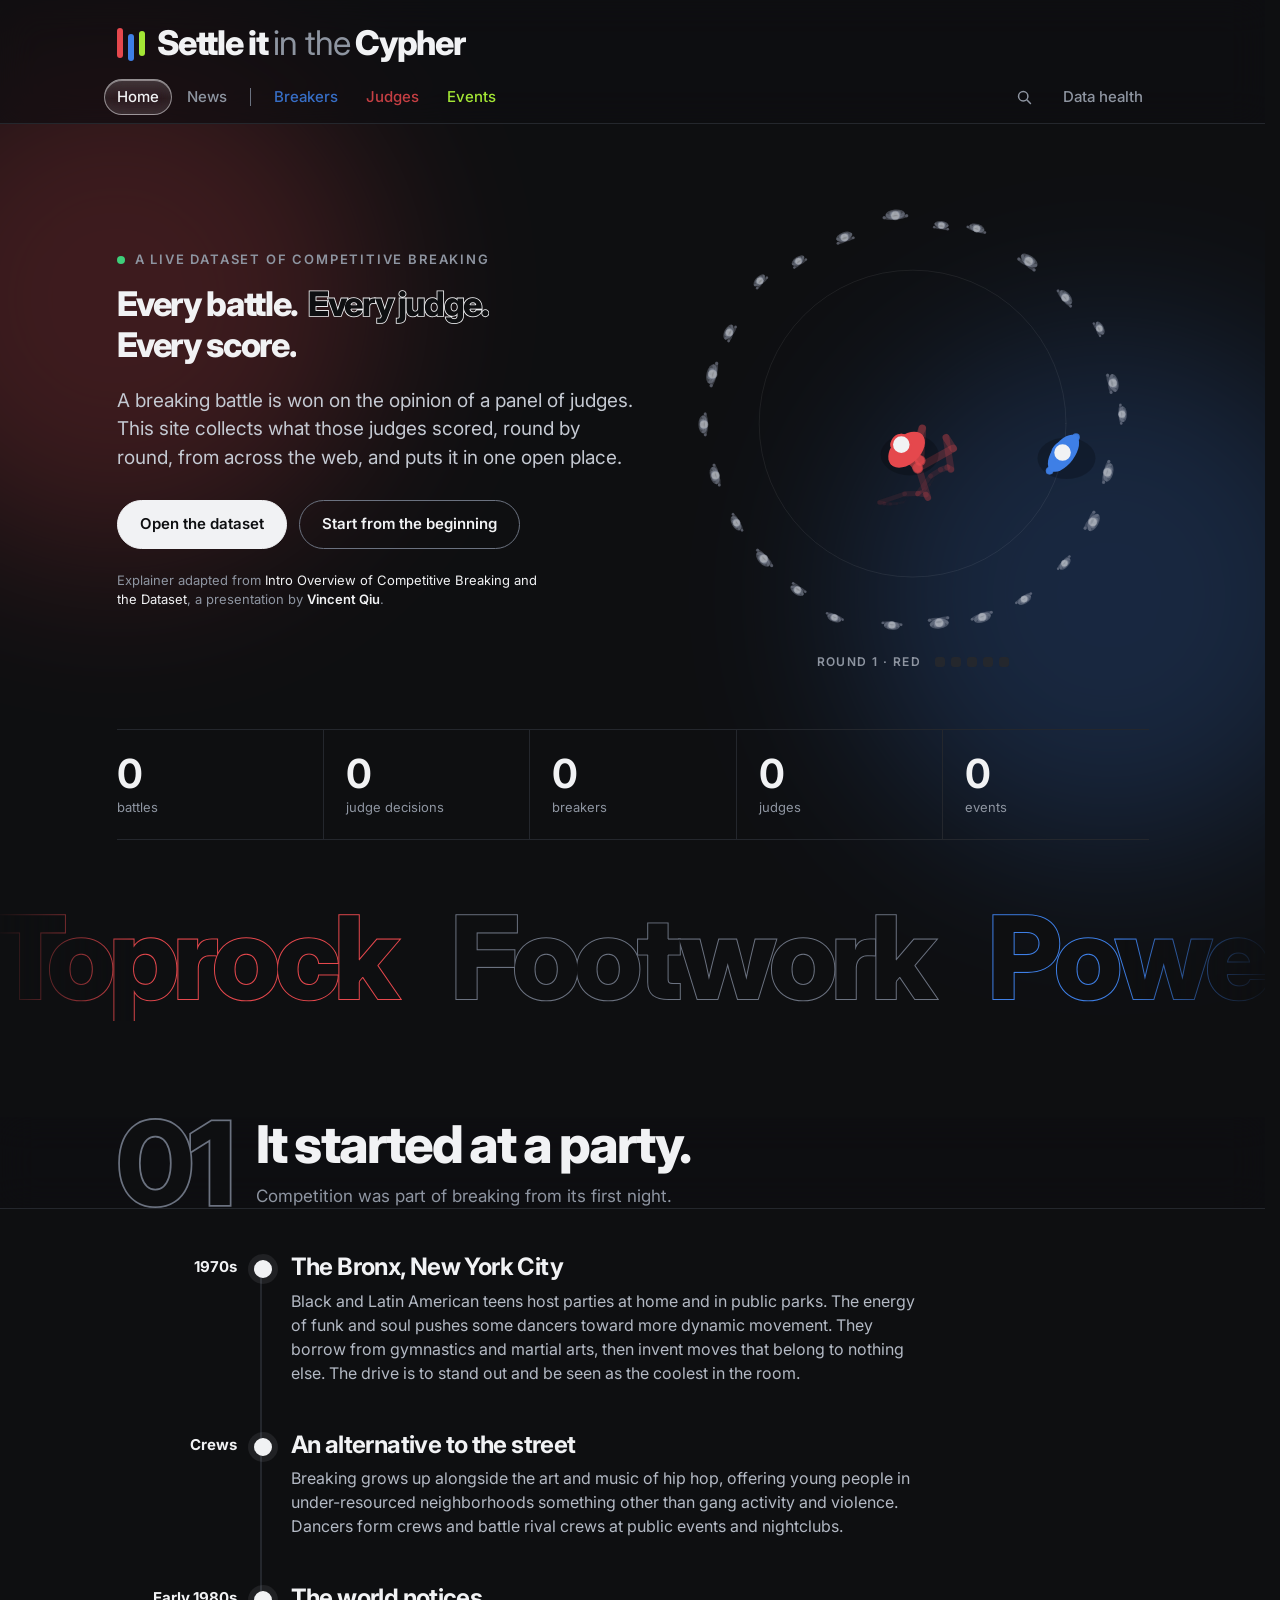
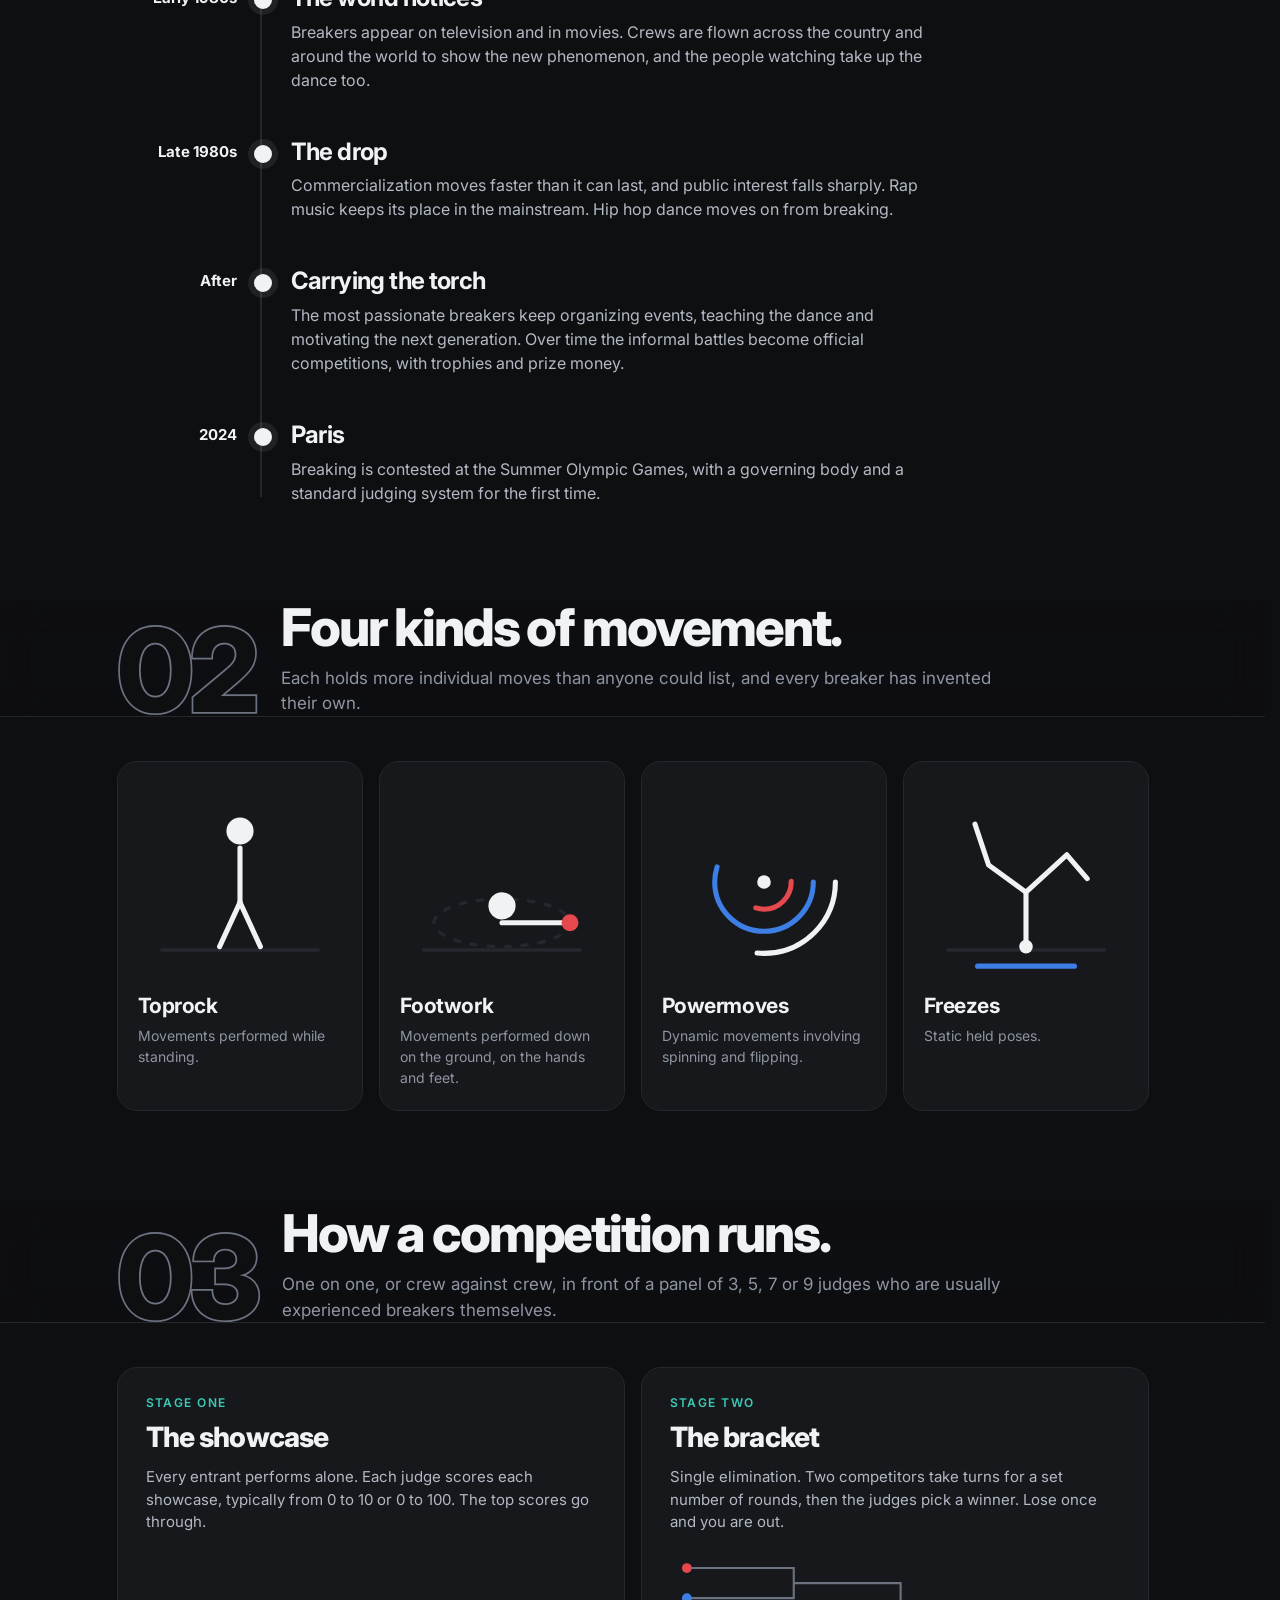
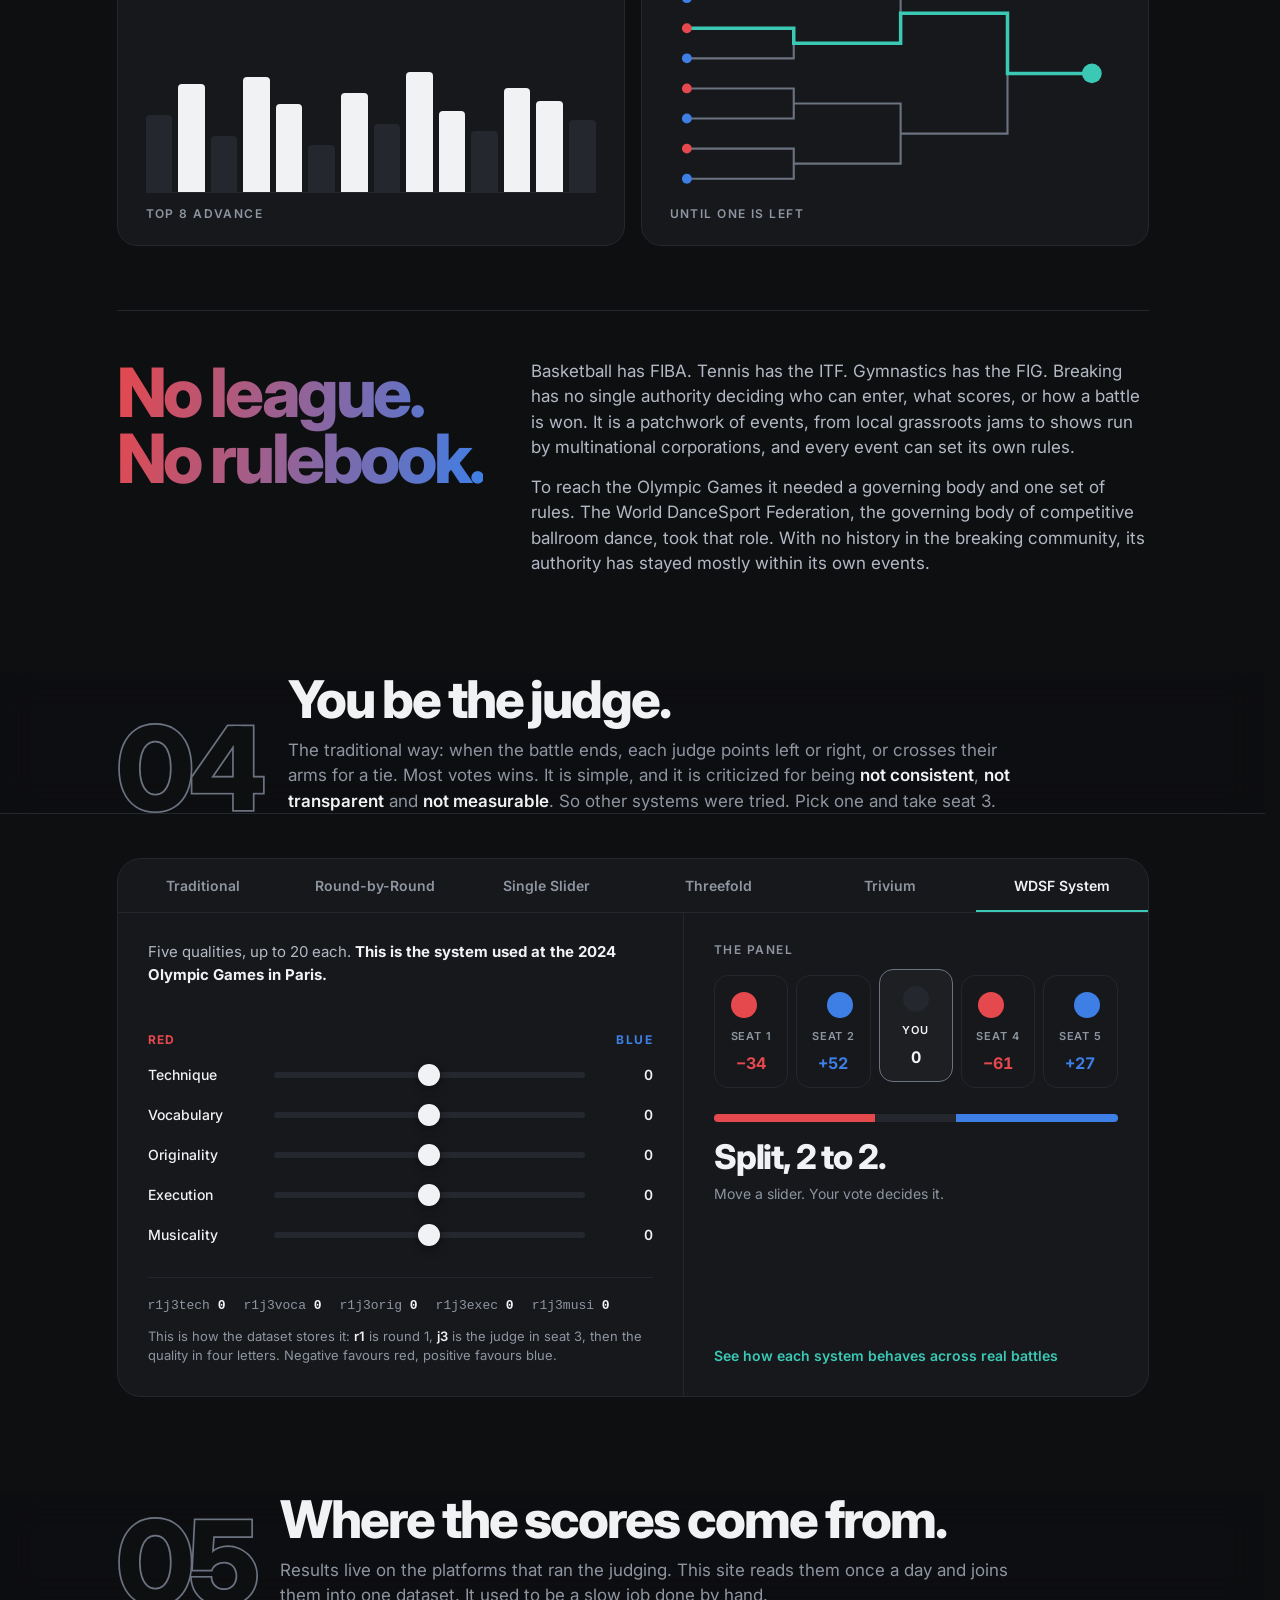
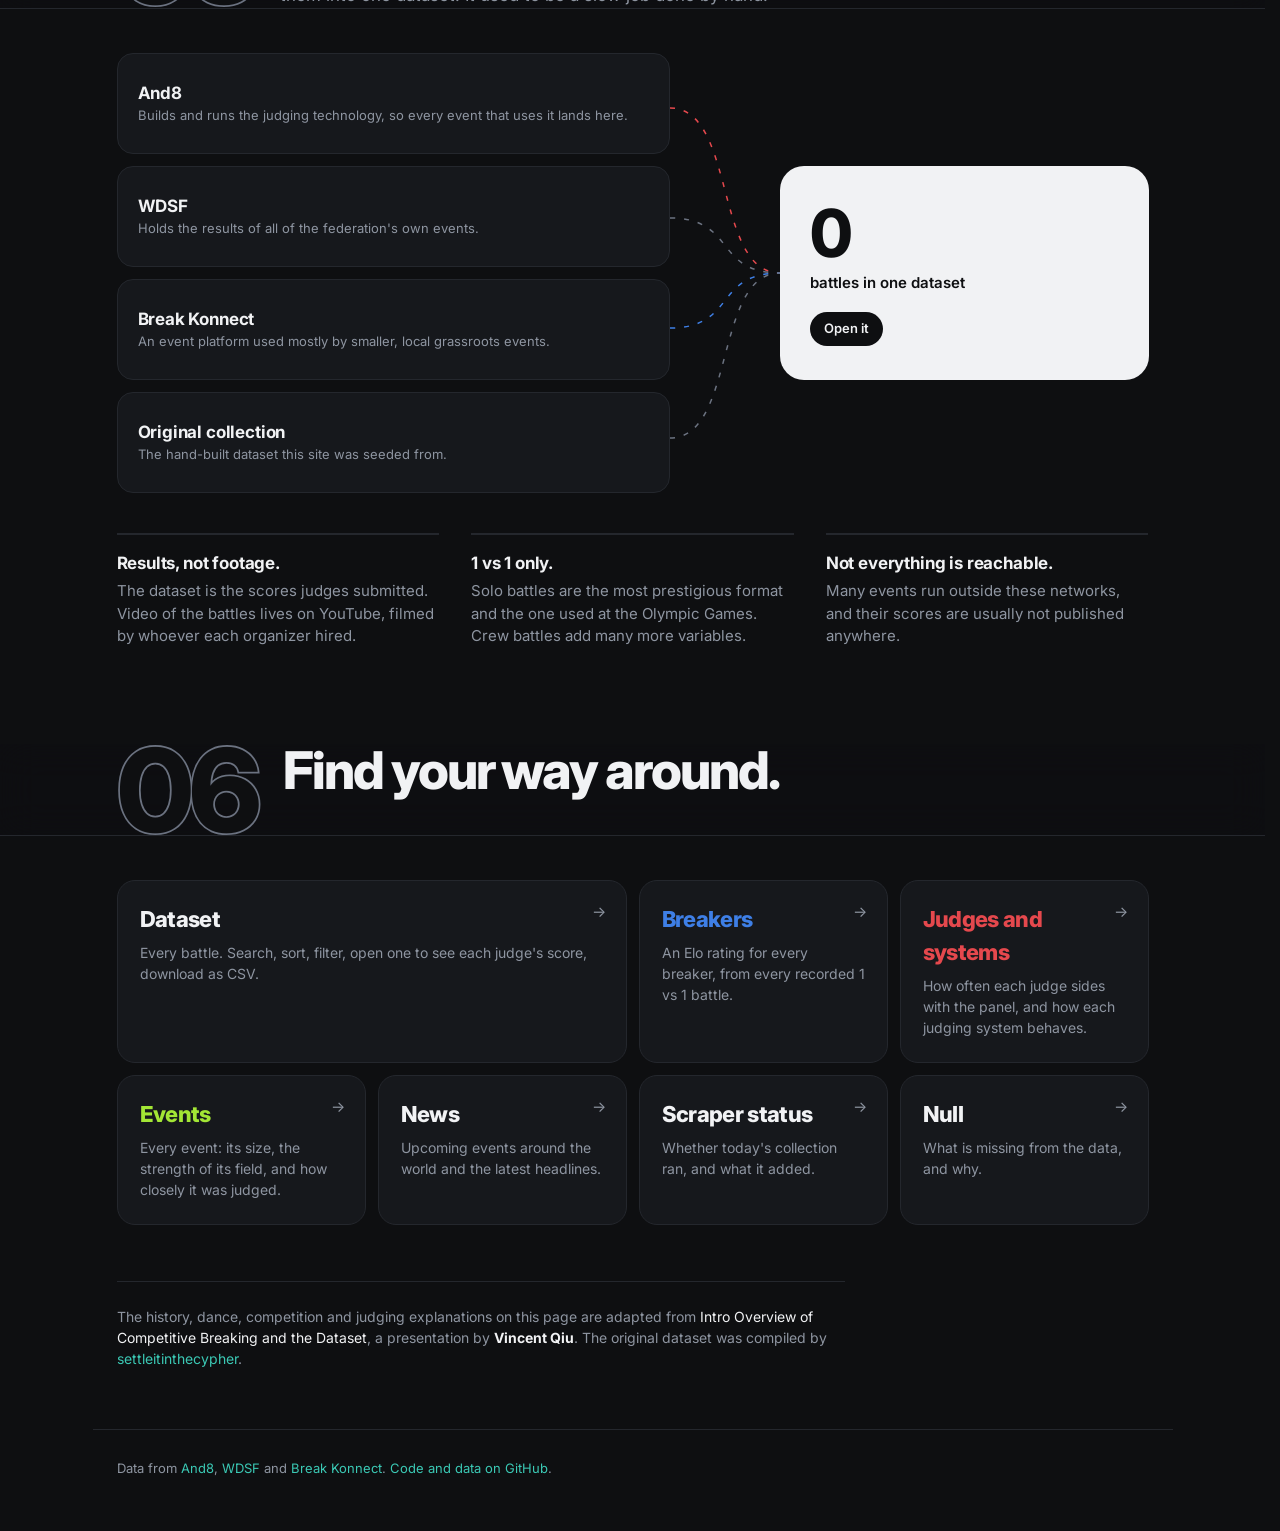
==== commit ac54b4a7: "Scraper health: link each scraper to its code on GitHub Co-Authored-By: Claude Opus 5.5 <noreply@ant" ====
--- a/site/index.html
+++ b/site/index.html
@@ -187,7 +187,7 @@
       <h1 id="headline">&nbsp;</h1>
       <p class="sub" id="headline-sub">&nbsp;</p>
       <table id="sources-table" class="stack">
-        <thead><tr><th title="The site this scraper reads">Scraper</th><th title="Whether its last run worked">Status</th><th title="When this scraper last found a battle it did not already have">Last new data</th><th title="The most recent event collected from this site">Newest event</th><th title="Battles in the dataset that came from this site" class="num">Battles</th></tr></thead>
+        <thead><tr><th title="The site this scraper reads, and a link to its code on GitHub">Scraper</th><th title="Whether its last run worked">Status</th><th title="When this scraper last found a battle it did not already have">Last new data</th><th title="The most recent event collected from this site">Newest event</th><th title="Battles in the dataset that came from this site" class="num">Battles</th></tr></thead>
         <tbody></tbody>
       </table>
       <p class="note" id="news-note"></p>
--- a/site/style.css
+++ b/site/style.css
@@ -517,3 +517,7 @@
 .save-as::after, #download-csv::after { content: " \25BE"; opacity: .6; }
 .dialog .formats { margin: 14px 0 12px; }
 .dialog p + table { margin-top: 10px; }
+/* scraper health: a quiet link to each scraper's source under its name */
+.code-link { display: block; margin-top: 2px; font-size: 12px; }
+.code-link a { color: var(--muted); }
+.code-link a:hover { color: var(--fg); }
--- a/site/style.css
+++ b/site/style.css
@@ -517,3 +517,7 @@
 .save-as::after, #download-csv::after { content: " \25BE"; opacity: .6; }
 .dialog .formats { margin: 14px 0 12px; }
 .dialog p + table { margin-top: 10px; }
+/* scraper health: a quiet link to each scraper's source under its name */
+.code-link { display: block; margin-top: 2px; font-size: 12px; }
+.code-link a { color: var(--muted); }
+.code-link a:hover { color: var(--fg); }
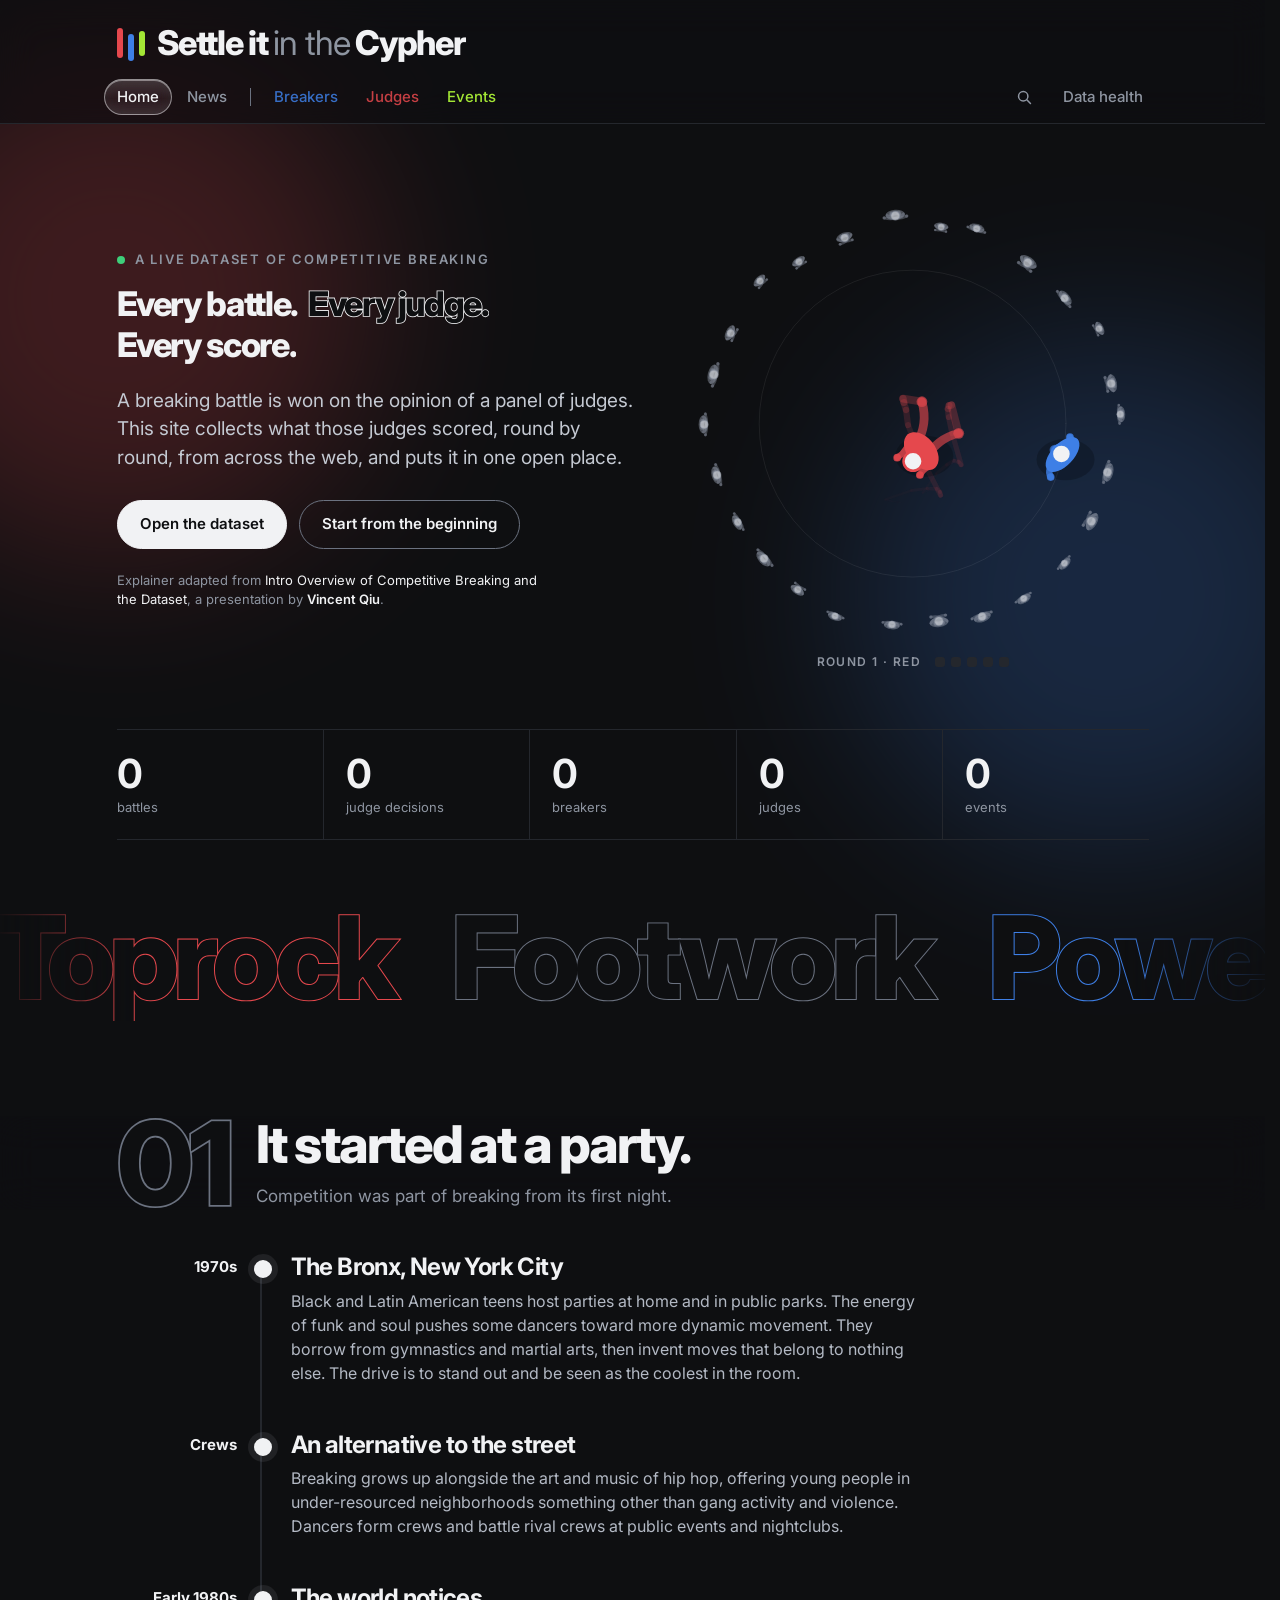
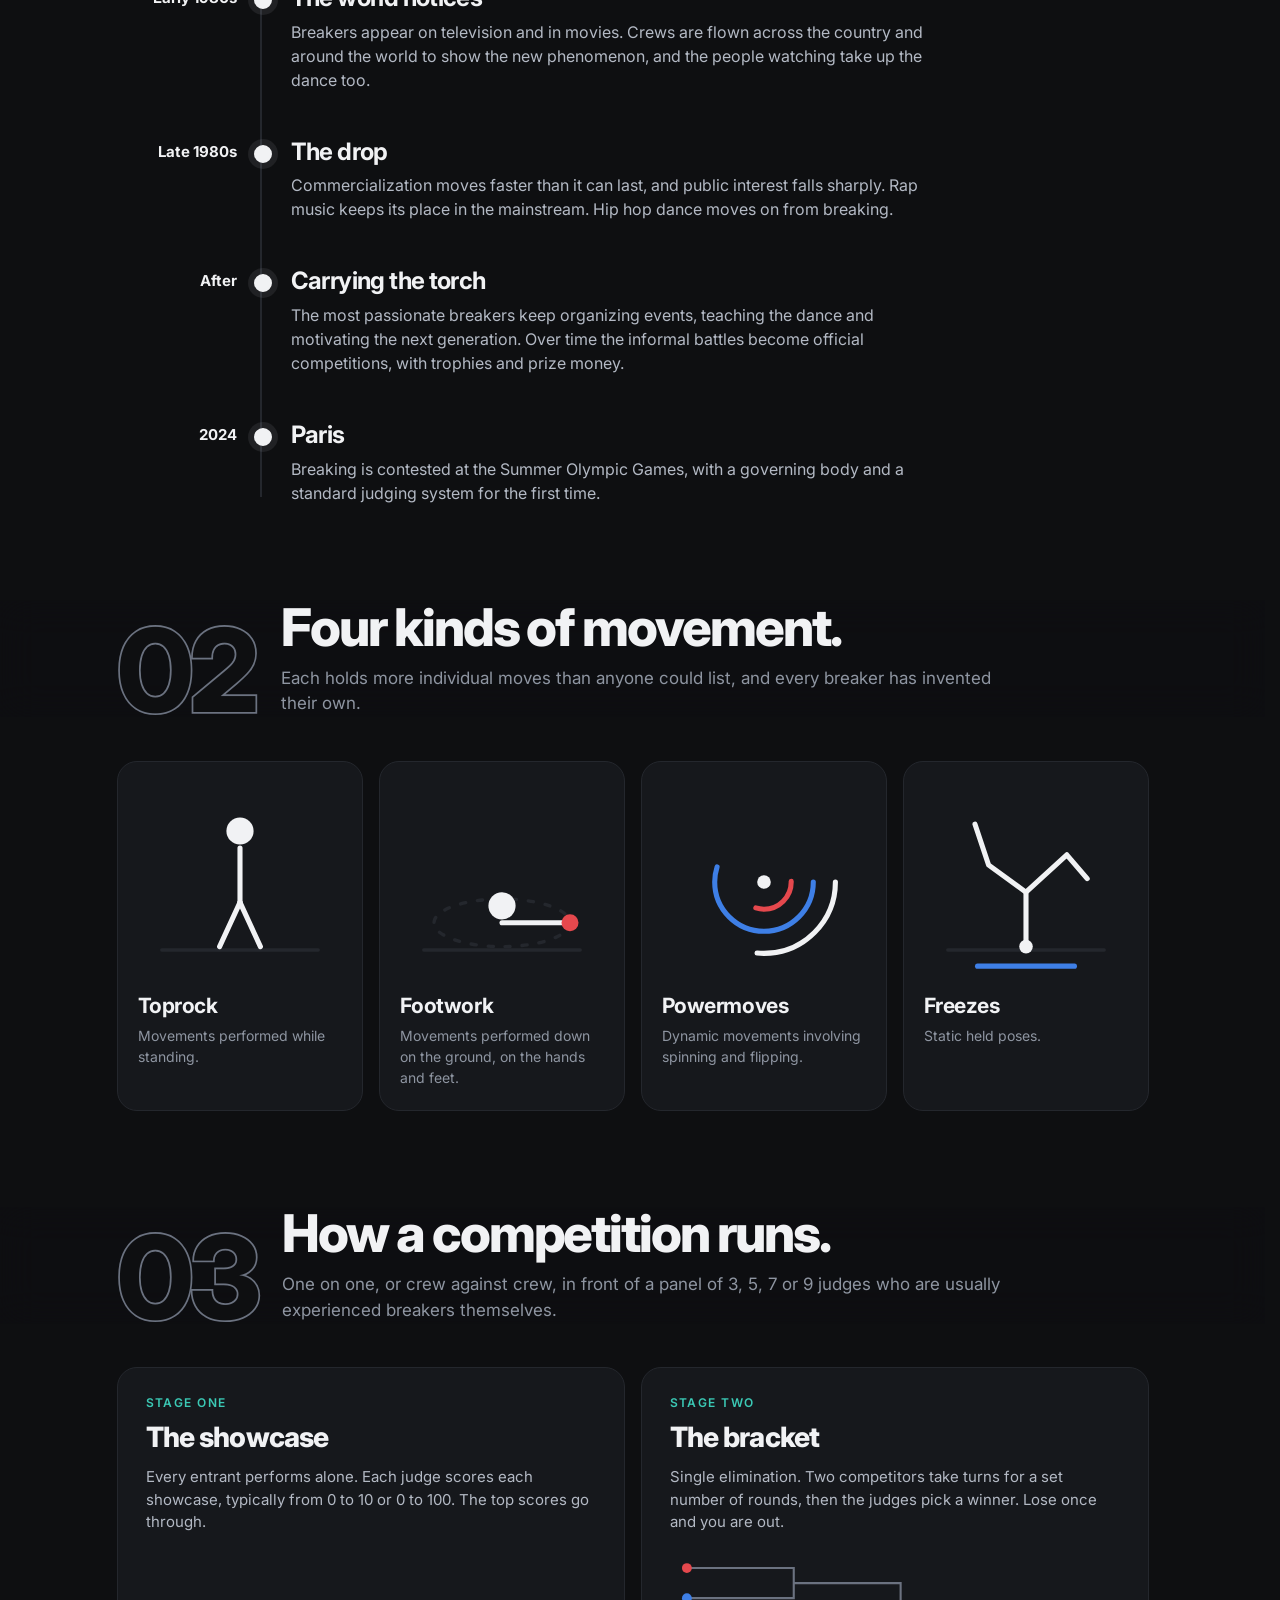
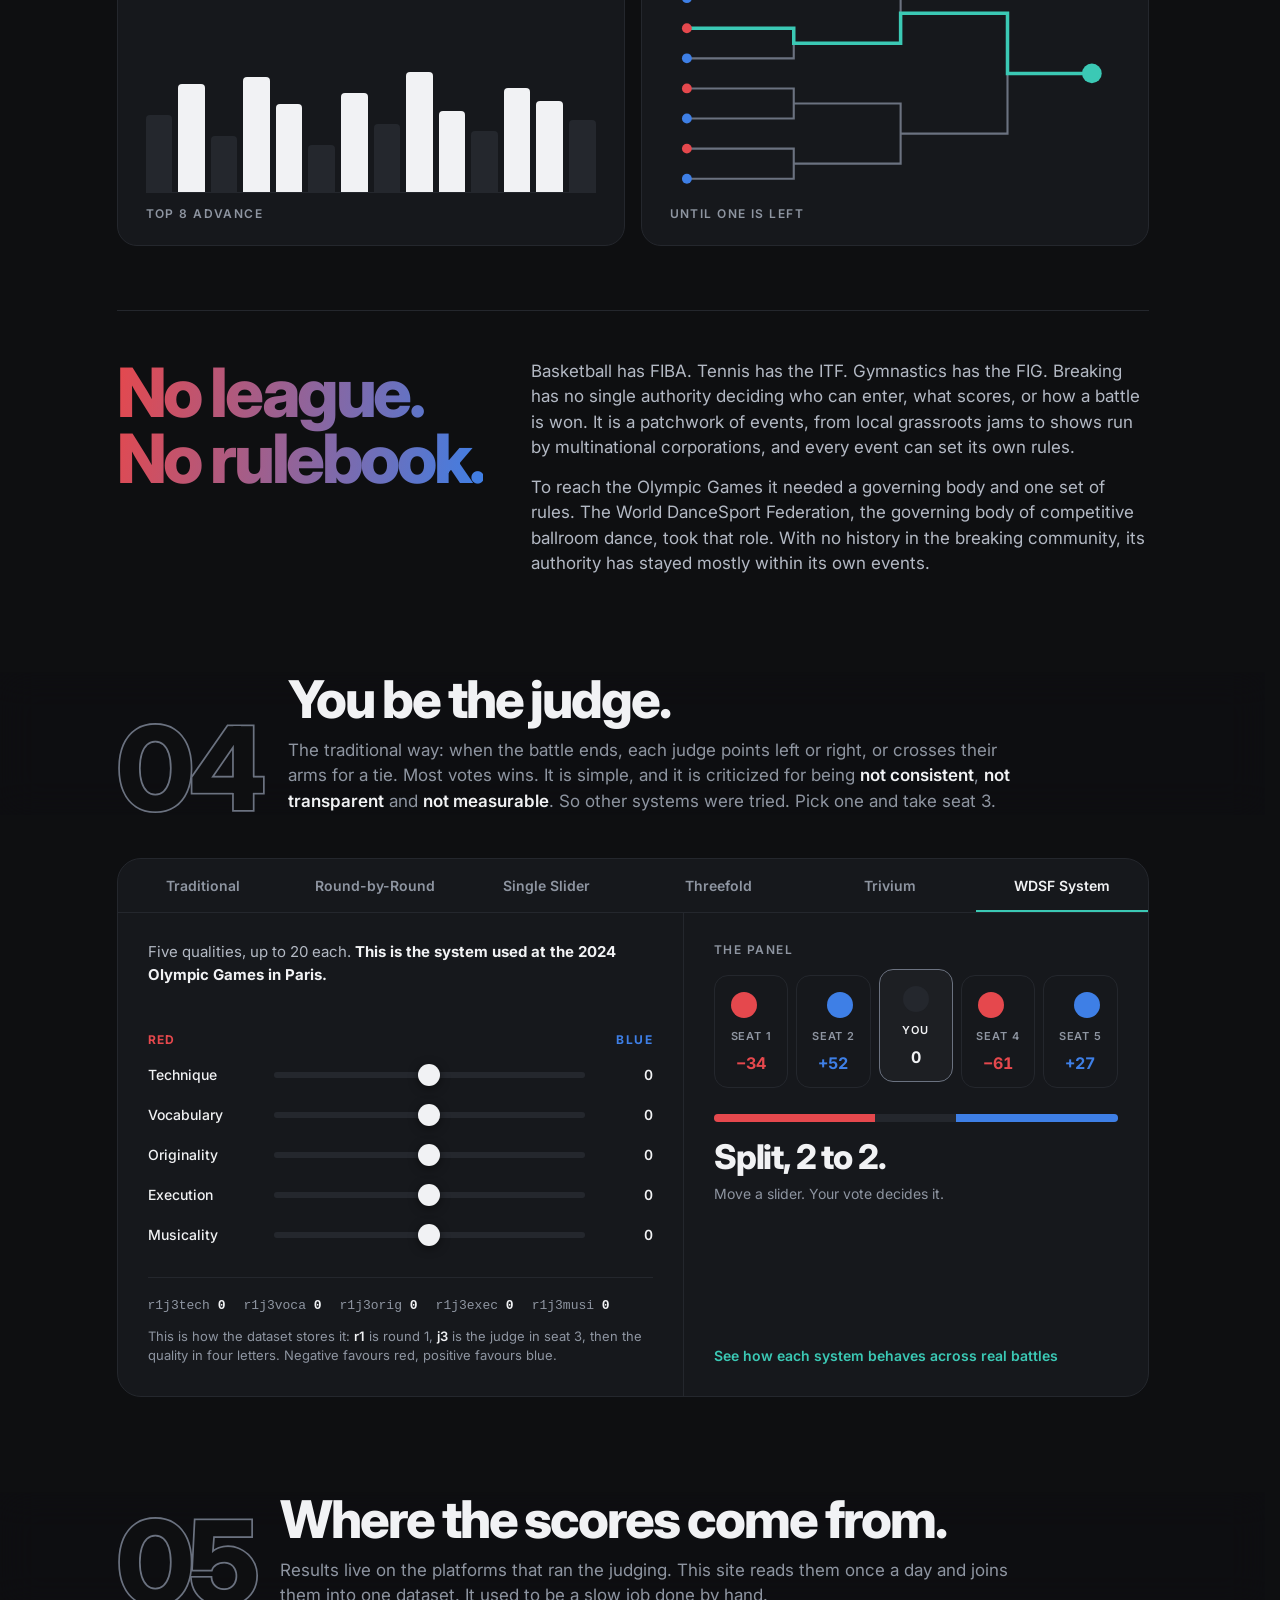
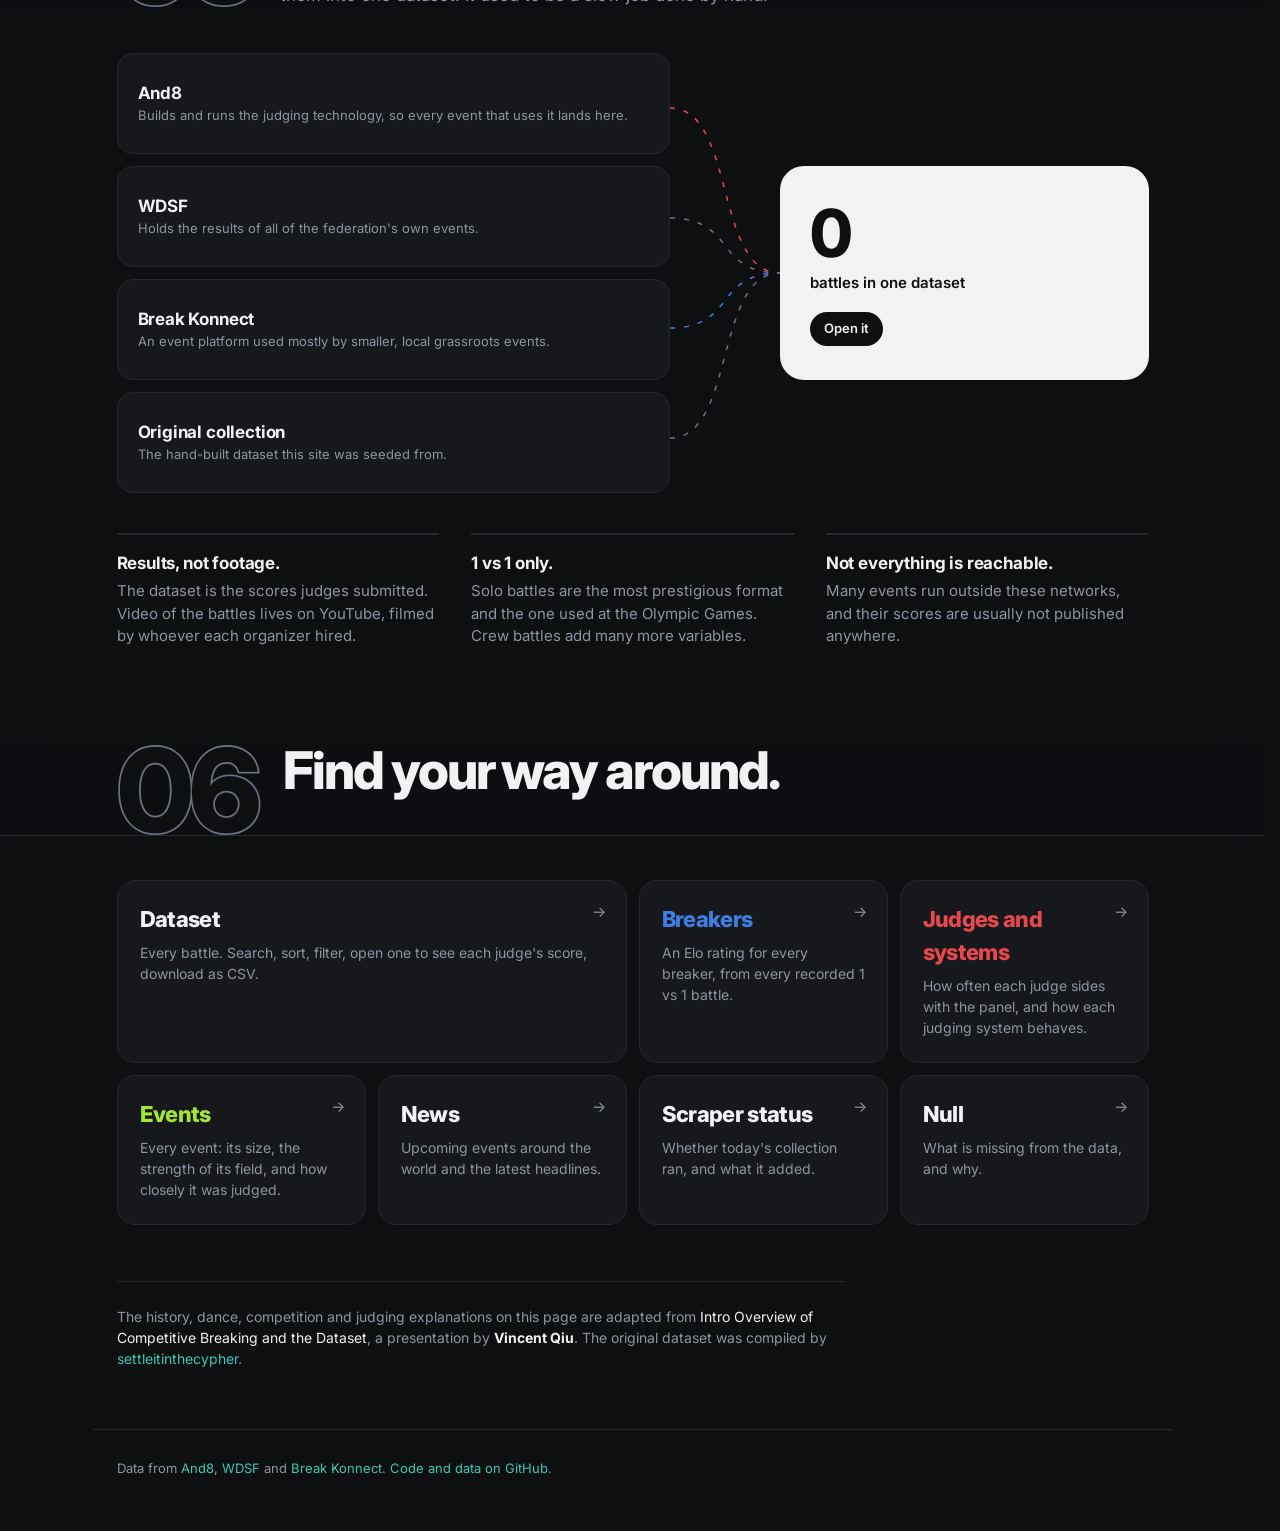
==== commit eb11df87: "Scraper health: next scrape countdown and a Manual run button (one every 24 hours, enforced by check" ====
--- a/site/index.html
+++ b/site/index.html
@@ -184,7 +184,7 @@
       <div class="panel"><div class="nums" id="scrape-nums"></div></div>
     <div class="panel">
       <h2>Scraper health</h2>
-      <h1 id="headline">&nbsp;</h1>
+      <div class="health-top"><h1 id="headline">&nbsp;</h1><div class="run-now"><span id="next-in" class="muted"></span><button id="manual-run" title="Start a scrape now instead of waiting for the daily one. One every 24 hours">Manual run</button></div></div>
       <p class="sub" id="headline-sub">&nbsp;</p>
       <table id="sources-table" class="stack">
         <thead><tr><th title="The site this scraper reads, and a link to its code on GitHub">Scraper</th><th title="Whether its last run worked">Status</th><th title="When this scraper last found a battle it did not already have">Last new data</th><th title="The most recent event collected from this site">Newest event</th><th title="Battles in the dataset that came from this site" class="num">Battles</th></tr></thead>
@@ -288,6 +288,14 @@
   </div>
 </div>
 
+<div id="run-modal" class="modal" hidden>
+  <div class="dialog" role="dialog" aria-modal="true" aria-labelledby="run-title">
+    <h3 id="run-title"></h3>
+    <div id="run-body"></div>
+    <div class="dialog-actions"><button id="run-cancel">Cancel</button><button id="run-ok" class="primary">Continue to GitHub</button></div>
+  </div>
+</div>
+
 <footer>
   <p>Data from <a href="https://and8.dance">And8</a>, <a href="https://www.worlddancesport.org">WDSF</a> and <a href="https://breakkonnect.com">Break Konnect</a>. <a id="repo" href="https://github.com/FreckledRam/dancebreak">Code and data on GitHub</a>.</p>
 </footer>
--- a/site/style.css
+++ b/site/style.css
@@ -240,8 +240,8 @@
 @media (max-width: 680px) { .cols { grid-template-columns: 1fr; } }
 
 /* download dialog */
-#modal { position: fixed; inset: 0; z-index: 20; display: flex; align-items: center; justify-content: center; padding: 16px; background: rgba(0,0,0,.6); }
-#modal[hidden] { display: none; }
+#modal, #run-modal { position: fixed; inset: 0; z-index: 20; display: flex; align-items: center; justify-content: center; padding: 16px; background: rgba(0,0,0,.6); }
+#modal[hidden], #run-modal[hidden] { display: none; }
 .dialog { width: 460px; max-width: 100%; max-height: 90vh; overflow-y: auto; background: var(--soft); border: 1px solid var(--line); border-radius: 14px; padding: 22px 24px; box-shadow: 0 24px 60px rgba(0,0,0,.6); }
 .dialog h3 { margin: 0 0 4px; font-size: 20px; font-weight: 700; letter-spacing: -.02em; }
 .dialog h4 { margin: 18px 0 4px; font-size: 12px; font-weight: 600; text-transform: uppercase; letter-spacing: .06em; color: var(--muted); }
@@ -521,3 +521,8 @@
 .code-link { display: block; margin-top: 2px; font-size: 12px; }
 .code-link a { color: var(--muted); }
 .code-link a:hover { color: var(--fg); }
+/* scraper health: the countdown to the next scrape and the Manual run button, beside the headline */
+.health-top { display: flex; align-items: center; justify-content: space-between; gap: 12px 20px; flex-wrap: wrap; }
+.health-top h1 { margin-bottom: 0; }
+.run-now { display: flex; align-items: center; gap: 14px; font-size: 14px; }
+#next-in { white-space: nowrap; }
--- a/site/style.css
+++ b/site/style.css
@@ -240,8 +240,8 @@
 @media (max-width: 680px) { .cols { grid-template-columns: 1fr; } }
 
 /* download dialog */
-#modal { position: fixed; inset: 0; z-index: 20; display: flex; align-items: center; justify-content: center; padding: 16px; background: rgba(0,0,0,.6); }
-#modal[hidden] { display: none; }
+#modal, #run-modal { position: fixed; inset: 0; z-index: 20; display: flex; align-items: center; justify-content: center; padding: 16px; background: rgba(0,0,0,.6); }
+#modal[hidden], #run-modal[hidden] { display: none; }
 .dialog { width: 460px; max-width: 100%; max-height: 90vh; overflow-y: auto; background: var(--soft); border: 1px solid var(--line); border-radius: 14px; padding: 22px 24px; box-shadow: 0 24px 60px rgba(0,0,0,.6); }
 .dialog h3 { margin: 0 0 4px; font-size: 20px; font-weight: 700; letter-spacing: -.02em; }
 .dialog h4 { margin: 18px 0 4px; font-size: 12px; font-weight: 600; text-transform: uppercase; letter-spacing: .06em; color: var(--muted); }
@@ -521,3 +521,8 @@
 .code-link { display: block; margin-top: 2px; font-size: 12px; }
 .code-link a { color: var(--muted); }
 .code-link a:hover { color: var(--fg); }
+/* scraper health: the countdown to the next scrape and the Manual run button, beside the headline */
+.health-top { display: flex; align-items: center; justify-content: space-between; gap: 12px 20px; flex-wrap: wrap; }
+.health-top h1 { margin-bottom: 0; }
+.run-now { display: flex; align-items: center; gap: 14px; font-size: 14px; }
+#next-in { white-space: nowrap; }
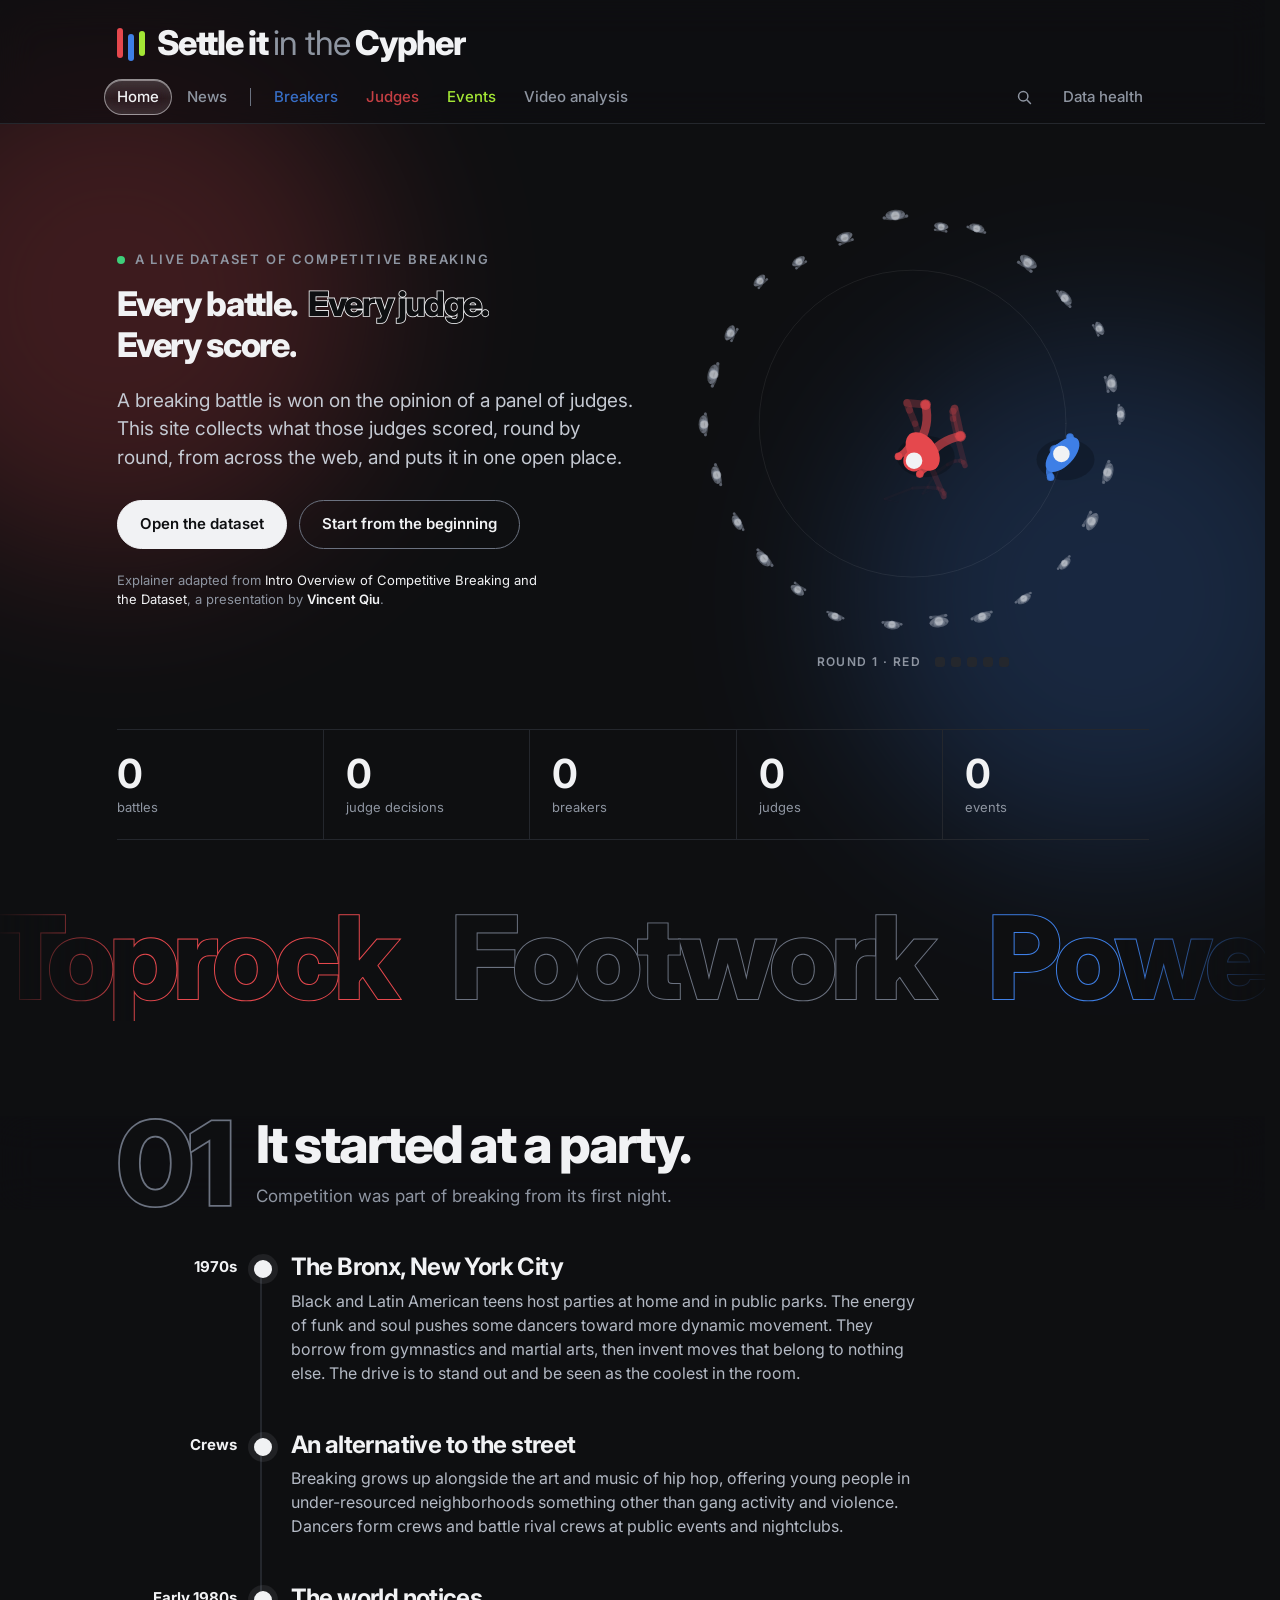
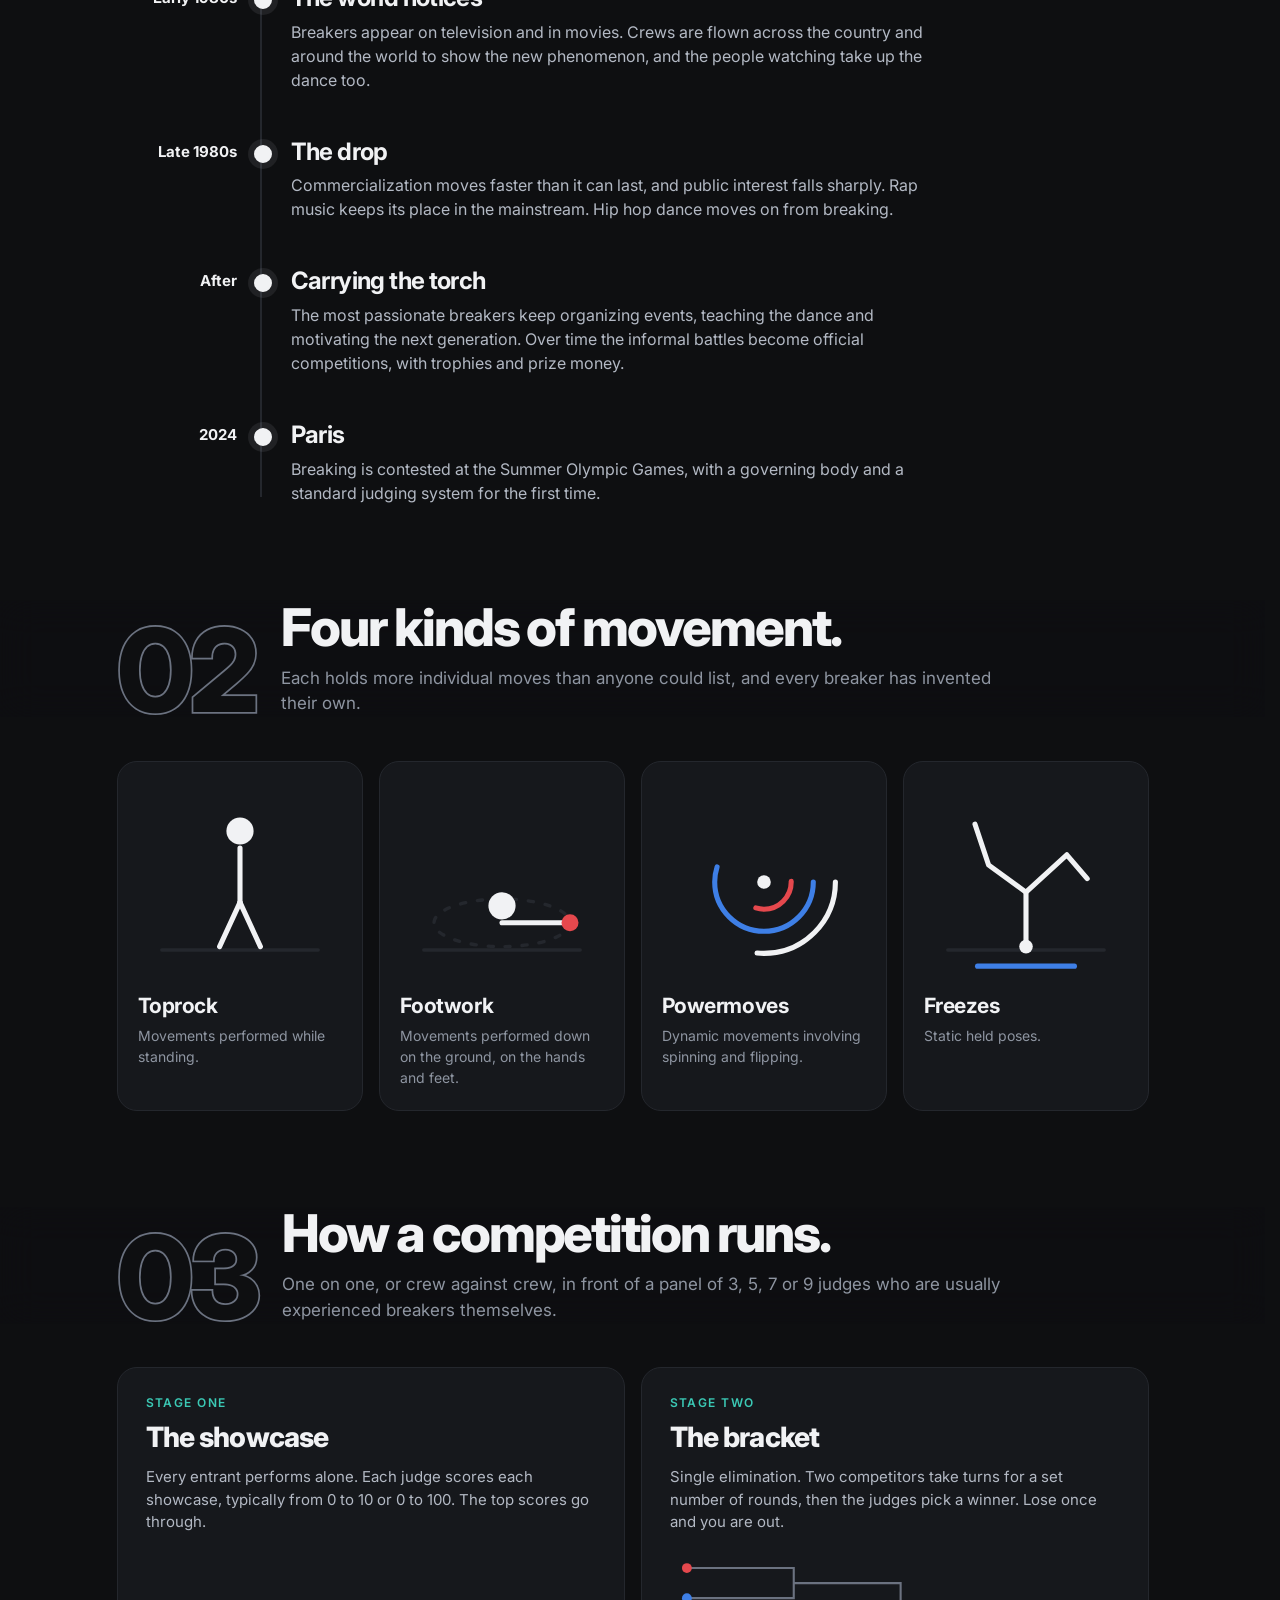
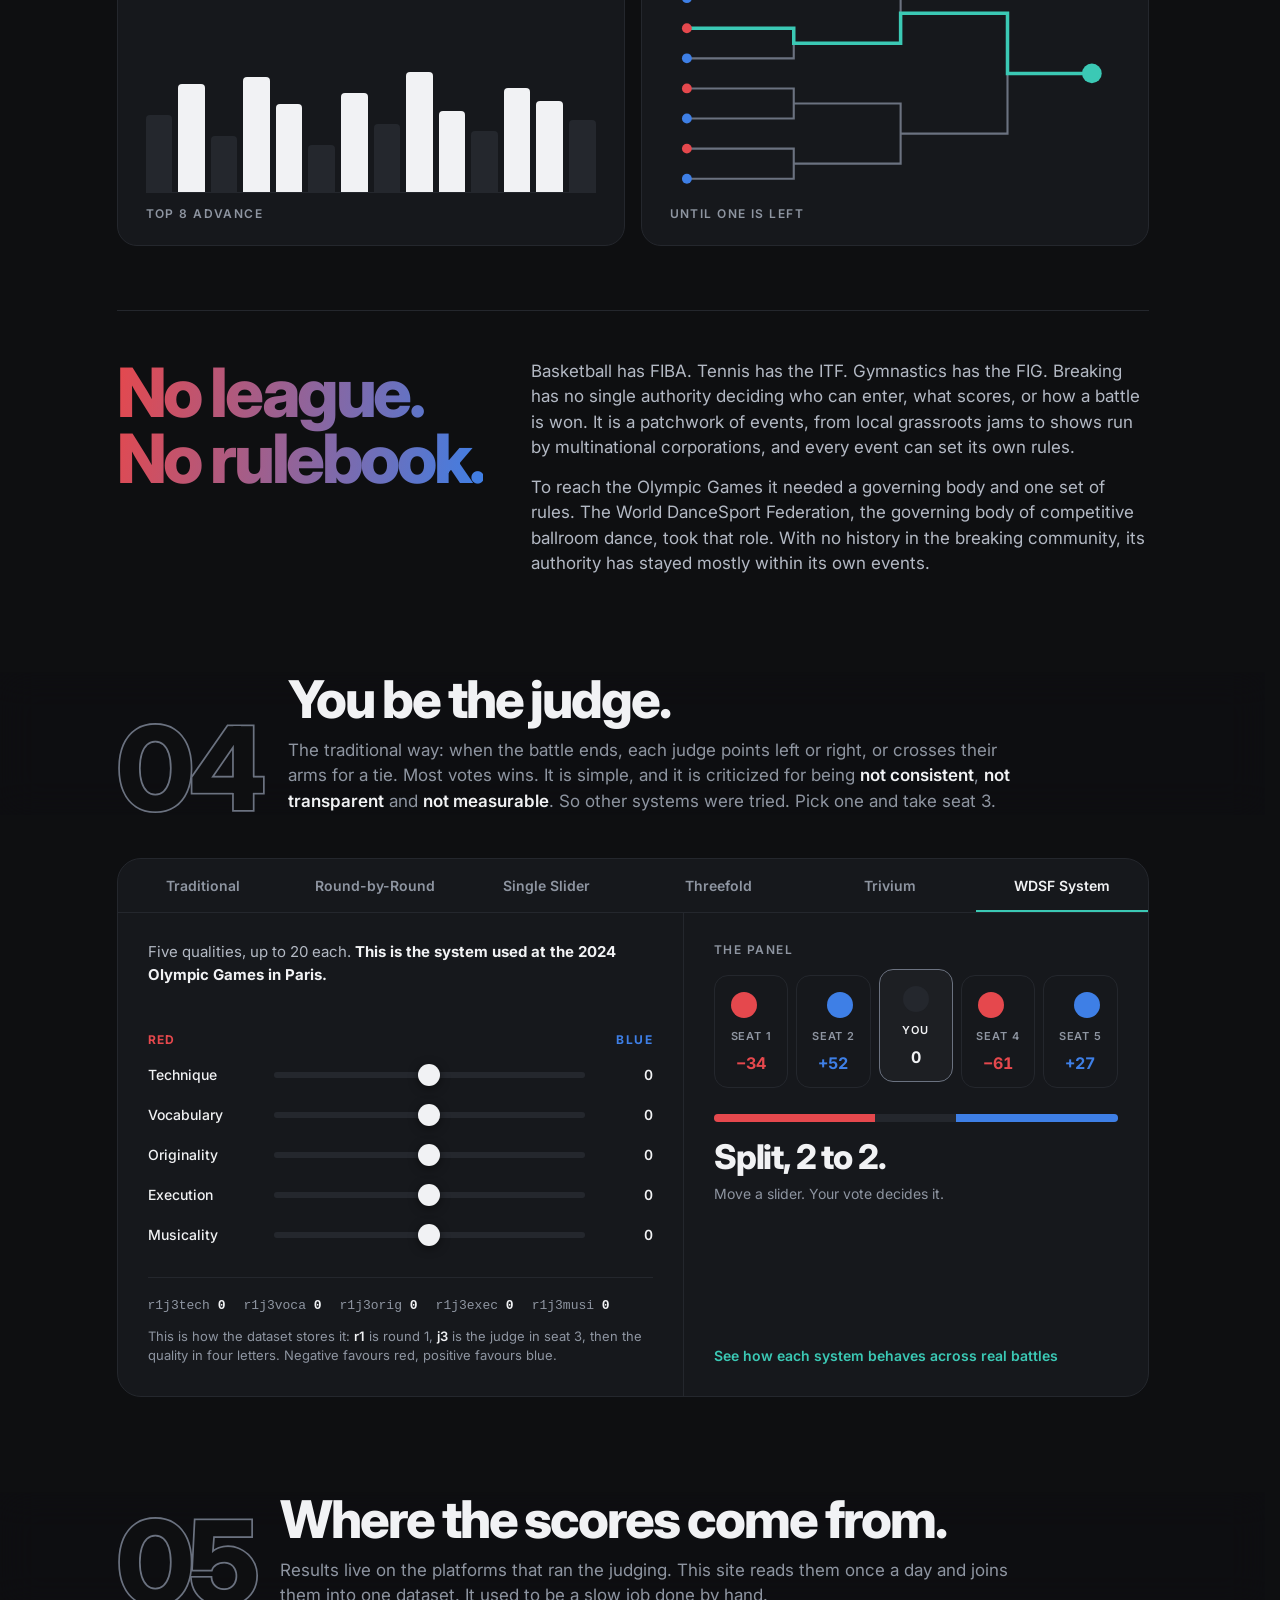
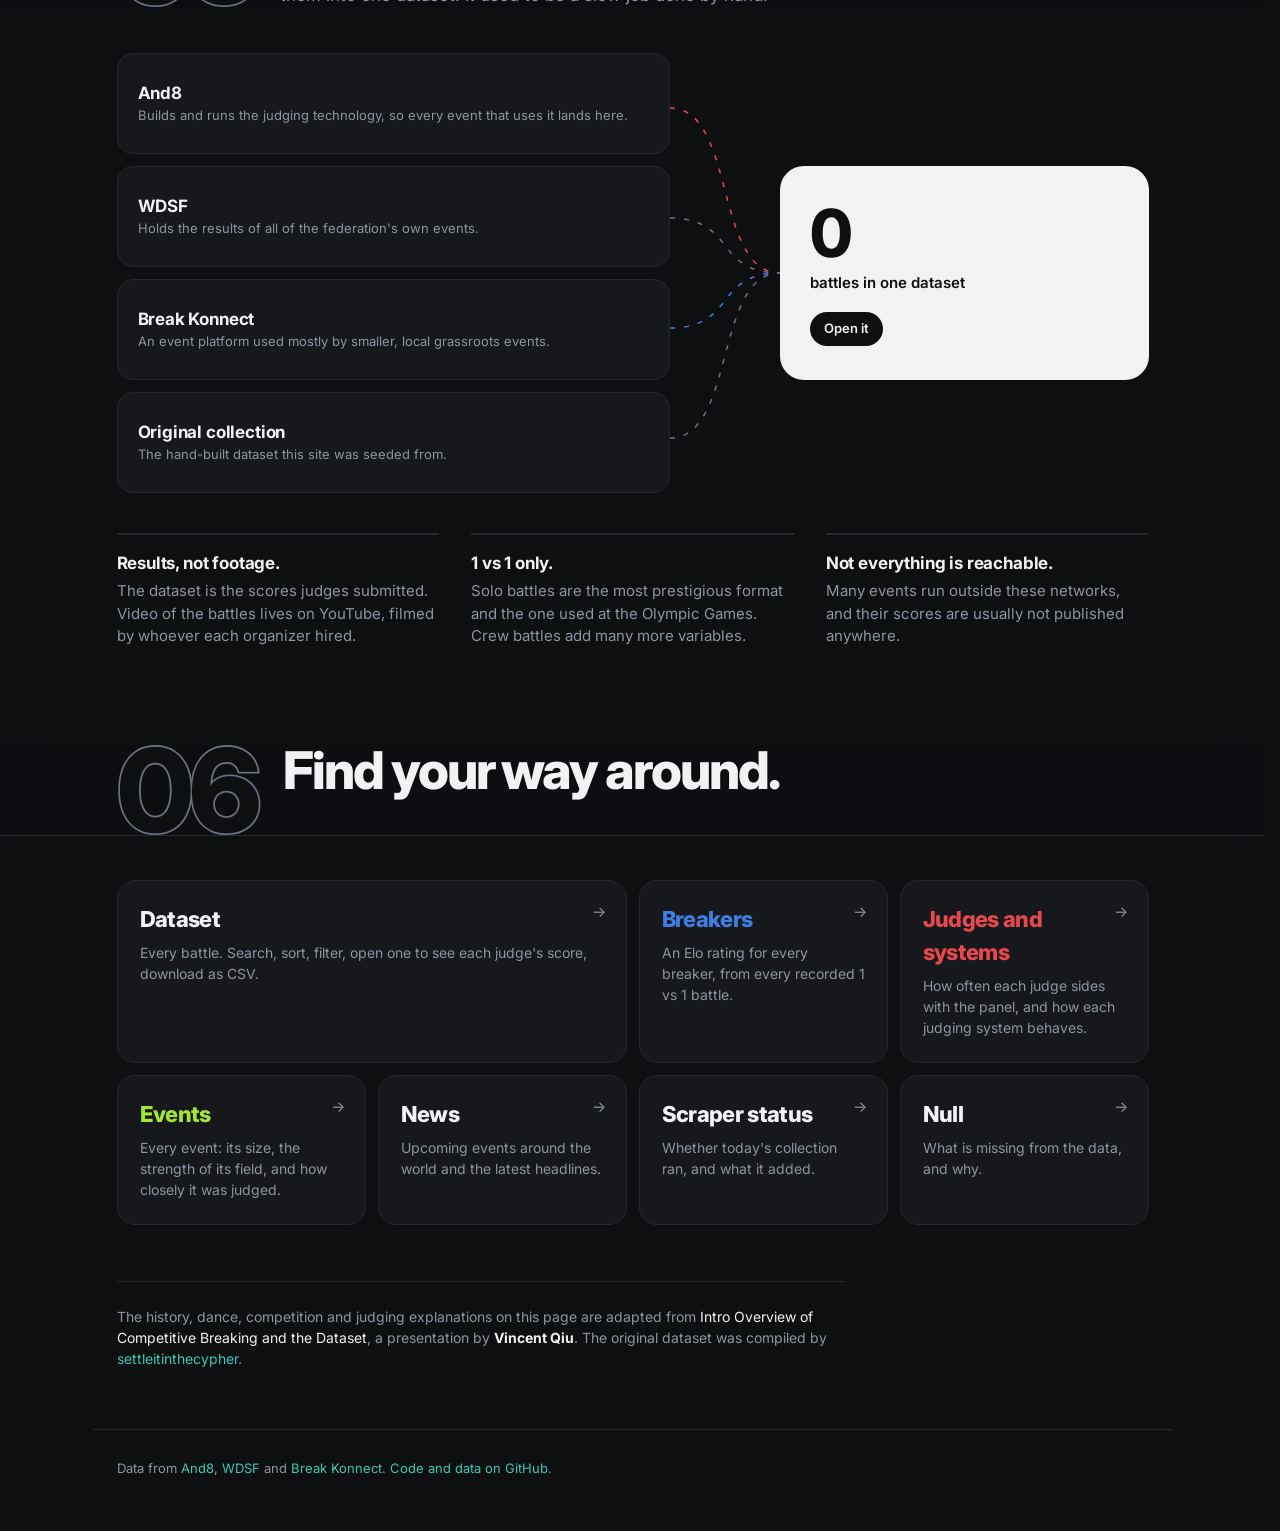
==== commit ee9d44ac: "Add Video analysis tab: skeleton-tracked battle videos hotlinked from breakdance-site Co-Authored-By" ====
--- a/site/index.html
+++ b/site/index.html
@@ -11,9 +11,9 @@
 <link href="https://fonts.googleapis.com/css2?family=Inter:wght@400;500;600;700;800&family=Archivo:wdth,wght@62..125,400..900&display=swap" rel="stylesheet">
 <script>
   // always load the newest styles and script instead of a copy the browser saved earlier
-  document.write('<link rel="stylesheet" href="style.css?v=' + Date.now() + '"><link rel="stylesheet" href="home.css?v=' + Date.now() + '"><link rel="stylesheet" href="news.css?v=' + Date.now() + '">');
+  document.write('<link rel="stylesheet" href="style.css?v=' + Date.now() + '"><link rel="stylesheet" href="home.css?v=' + Date.now() + '"><link rel="stylesheet" href="news.css?v=' + Date.now() + '"><link rel="stylesheet" href="video.css?v=' + Date.now() + '">');
 </script>
-<noscript><link rel="stylesheet" href="style.css"><link rel="stylesheet" href="home.css"><link rel="stylesheet" href="news.css"></noscript>
+<noscript><link rel="stylesheet" href="style.css"><link rel="stylesheet" href="home.css"><link rel="stylesheet" href="news.css"><link rel="stylesheet" href="video.css"></noscript>
 </head>
 <body>
 <header>
@@ -32,6 +32,7 @@
       <a class="tab c-breakers" href="#breakers">Breakers</a>
       <a class="tab c-judges" href="#judges">Judges</a>
       <a class="tab c-events" href="#events">Events</a>
+      <a class="tab" href="#video">Video analysis</a>
     </div>
     <div class="nav-side">
       <div class="nav-search" id="nav-search">
@@ -233,6 +234,12 @@
   </section>
 
 
+  <section id="video" hidden>
+    <h1>Video analysis</h1>
+    <p class="sub">Skeleton tracking on battle footage.</p>
+    <div id="va"></div>
+  </section>
+
   <section id="breakers" hidden>
     <h1 class="c-breakers">Breaker rankings</h1>
     <p class="sub">Elo rating from every recorded 1 vs 1 battle. A breaker is ranked after 5 battles. Click a breaker for their history.</p>
@@ -299,6 +306,6 @@
 <footer>
   <p>Data from <a href="https://and8.dance">And8</a>, <a href="https://www.worlddancesport.org">WDSF</a> and <a href="https://breakkonnect.com">Break Konnect</a>. <a id="repo" href="https://github.com/FreckledRam/dancebreak">Code and data on GitHub</a>.</p>
 </footer>
-<script>document.write('<script src="export.js?v=' + Date.now() + '"><\/script><script src="app.js?v=' + Date.now() + '"><\/script><script src="analytics.js?v=' + Date.now() + '"><\/script><script src="home.js?v=' + Date.now() + '"><\/script><script src="news.js?v=' + Date.now() + '"><\/script><script src="nav.js?v=' + Date.now() + '"><\/script>');</script>
+<script>document.write('<script src="export.js?v=' + Date.now() + '"><\/script><script src="app.js?v=' + Date.now() + '"><\/script><script src="analytics.js?v=' + Date.now() + '"><\/script><script src="home.js?v=' + Date.now() + '"><\/script><script src="news.js?v=' + Date.now() + '"><\/script><script src="video.js?v=' + Date.now() + '"><\/script><script src="nav.js?v=' + Date.now() + '"><\/script>');</script>
 </body>
 </html>
--- a/site/video.css
+++ b/site/video.css
@@ -0,0 +1,19 @@
+/* Video analysis tab. Classes prefixed va- so global rules (.clip, table, button) don't leak in. */
+.va-pick { display: flex; flex-wrap: wrap; gap: 8px; margin: 26px 0 16px; }
+.va-pick button { font: inherit; color: var(--muted); background: var(--soft); border: 1px solid var(--line); border-radius: 999px; padding: 7px 16px; cursor: pointer; }
+.va-pick button b { font-weight: 600; color: inherit; }
+.va-pick button:hover { color: var(--fg); }
+.va-pick button.on { color: var(--fg); border-color: var(--rule); }
+.va-stage { background: #000; border-radius: 14px; overflow: hidden; aspect-ratio: 16 / 9; }
+.va-stage video { display: block; width: 100%; height: 100%; object-fit: contain; }
+.va-bar { position: relative; height: 10px; margin-top: 12px; background: var(--soft); border-radius: 5px; cursor: pointer; overflow: hidden; }
+.va-bar span { position: absolute; top: 0; bottom: 0; opacity: .75; }
+.va-bar span + span { border-left: 2px solid var(--bg); }
+.va-bar .red, .va-dot.red { background: var(--red); }
+.va-bar .blue, .va-dot.blue { background: var(--blue); }
+.va-head { position: absolute; top: 0; bottom: 0; width: 2px; background: var(--fg); left: 0; pointer-events: none; }
+.va-turns tbody tr { cursor: pointer; }
+.va-turns tbody tr:hover td { color: var(--fg); }
+.va-turns tbody tr.on td { background: var(--soft); }
+.va-turns td { font-variant-numeric: tabular-nums; }
+.va-dot { display: inline-block; width: 8px; height: 8px; border-radius: 50%; margin-right: 10px; vertical-align: 1px; }
--- a/site/video.css
+++ b/site/video.css
@@ -0,0 +1,19 @@
+/* Video analysis tab. Classes prefixed va- so global rules (.clip, table, button) don't leak in. */
+.va-pick { display: flex; flex-wrap: wrap; gap: 8px; margin: 26px 0 16px; }
+.va-pick button { font: inherit; color: var(--muted); background: var(--soft); border: 1px solid var(--line); border-radius: 999px; padding: 7px 16px; cursor: pointer; }
+.va-pick button b { font-weight: 600; color: inherit; }
+.va-pick button:hover { color: var(--fg); }
+.va-pick button.on { color: var(--fg); border-color: var(--rule); }
+.va-stage { background: #000; border-radius: 14px; overflow: hidden; aspect-ratio: 16 / 9; }
+.va-stage video { display: block; width: 100%; height: 100%; object-fit: contain; }
+.va-bar { position: relative; height: 10px; margin-top: 12px; background: var(--soft); border-radius: 5px; cursor: pointer; overflow: hidden; }
+.va-bar span { position: absolute; top: 0; bottom: 0; opacity: .75; }
+.va-bar span + span { border-left: 2px solid var(--bg); }
+.va-bar .red, .va-dot.red { background: var(--red); }
+.va-bar .blue, .va-dot.blue { background: var(--blue); }
+.va-head { position: absolute; top: 0; bottom: 0; width: 2px; background: var(--fg); left: 0; pointer-events: none; }
+.va-turns tbody tr { cursor: pointer; }
+.va-turns tbody tr:hover td { color: var(--fg); }
+.va-turns tbody tr.on td { background: var(--soft); }
+.va-turns td { font-variant-numeric: tabular-nums; }
+.va-dot { display: inline-block; width: 8px; height: 8px; border-radius: 50%; margin-right: 10px; vertical-align: 1px; }
